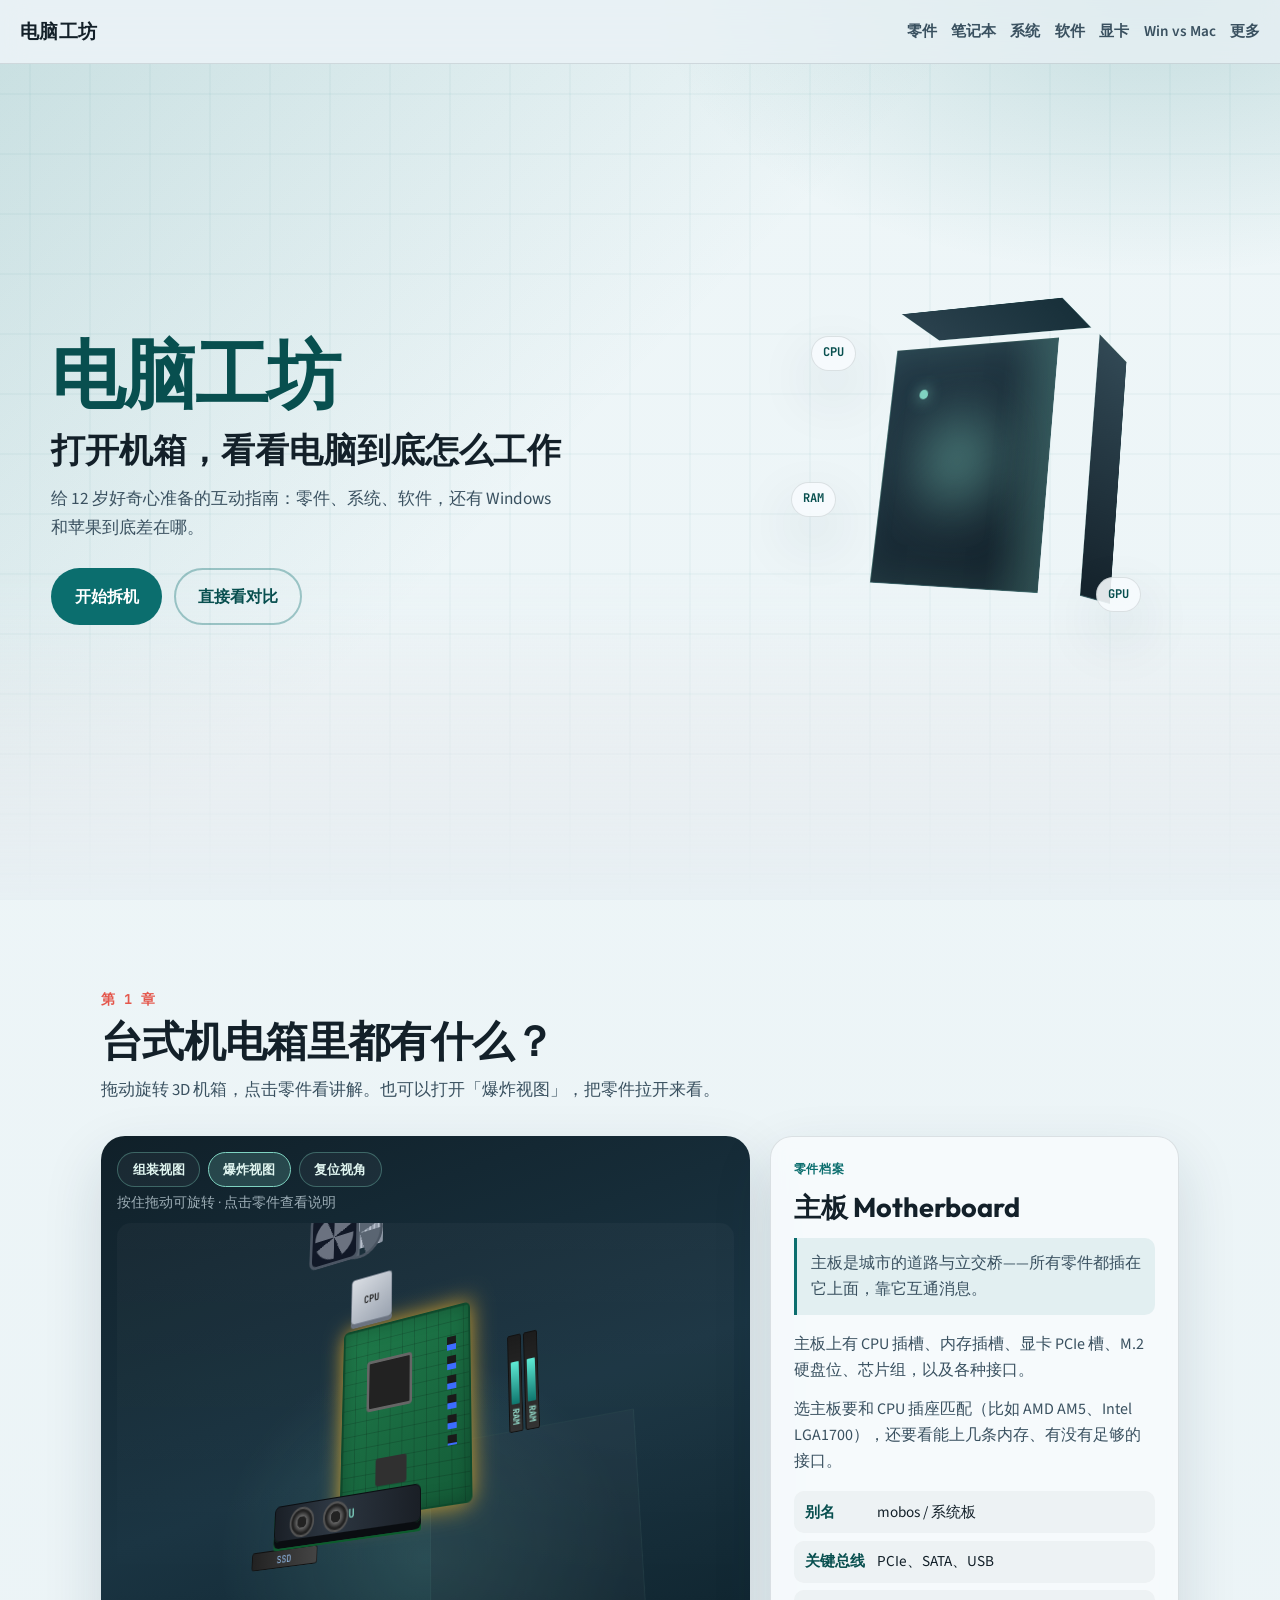
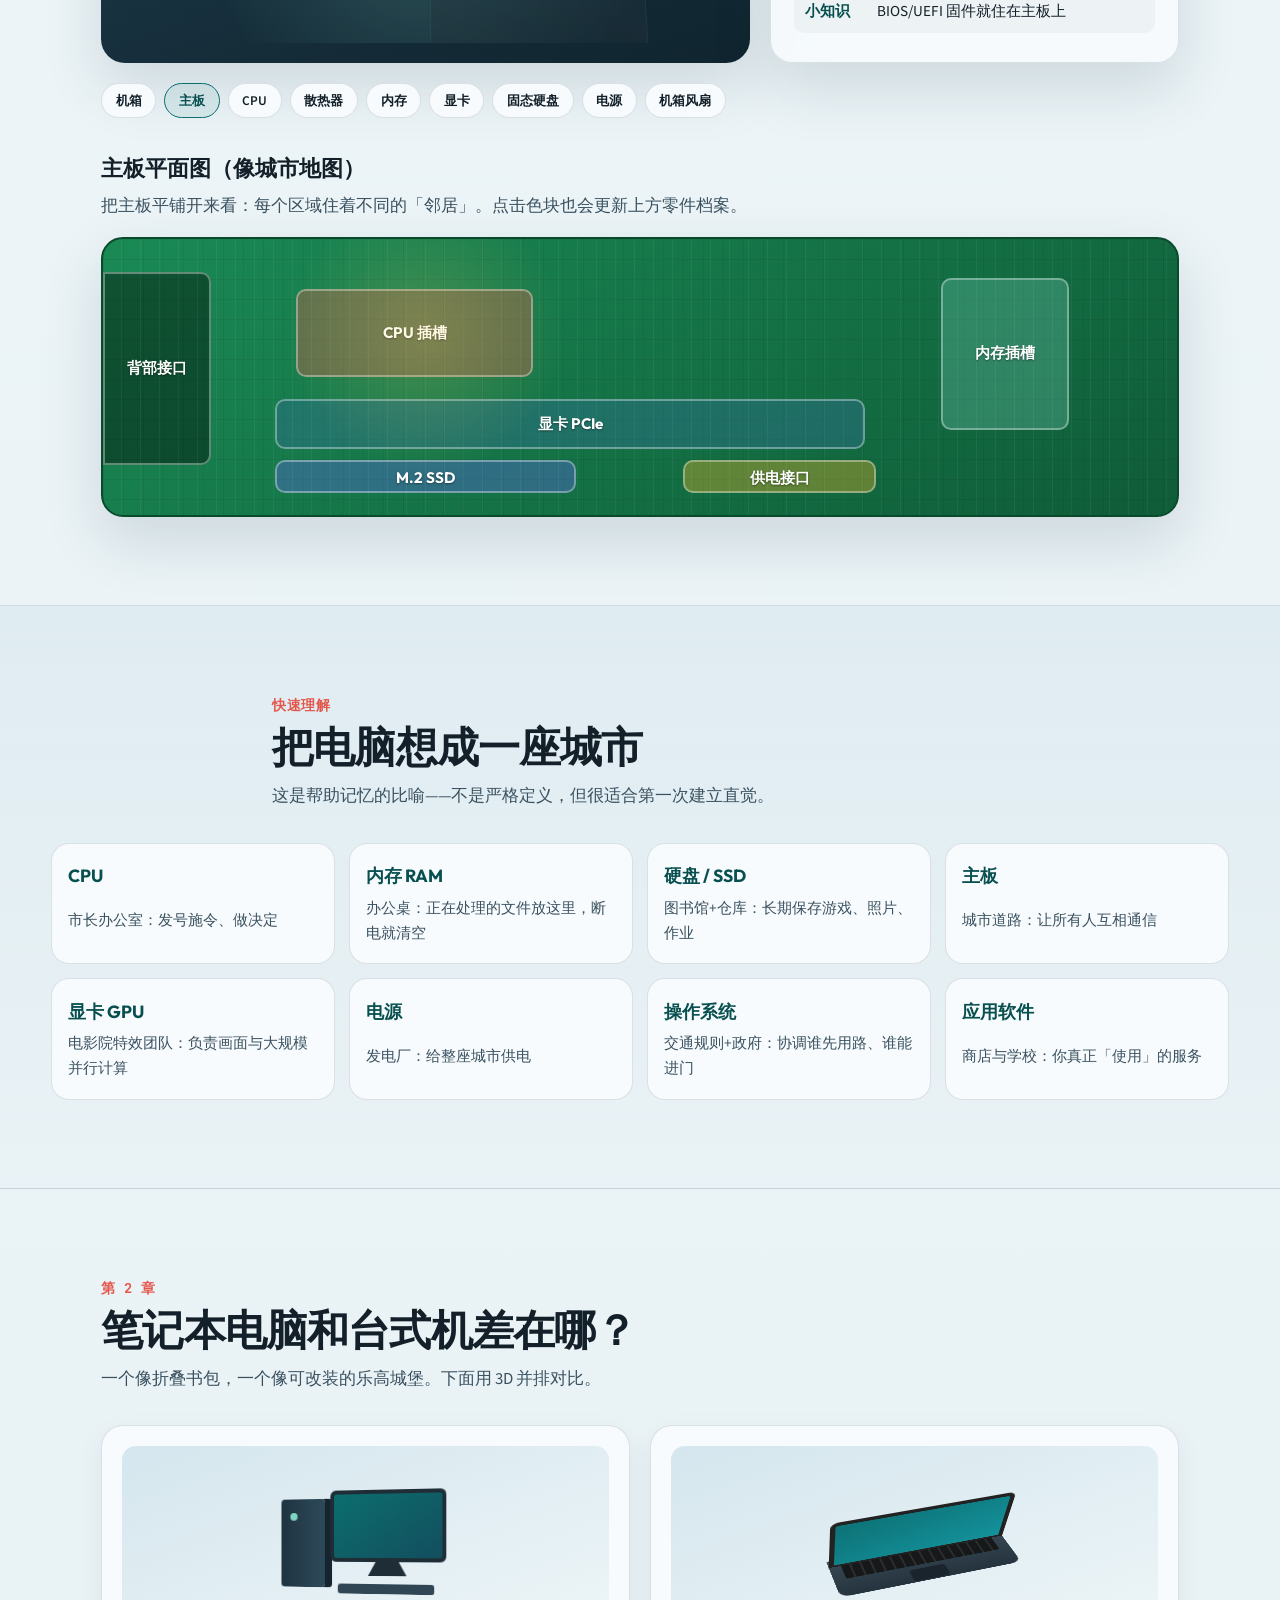
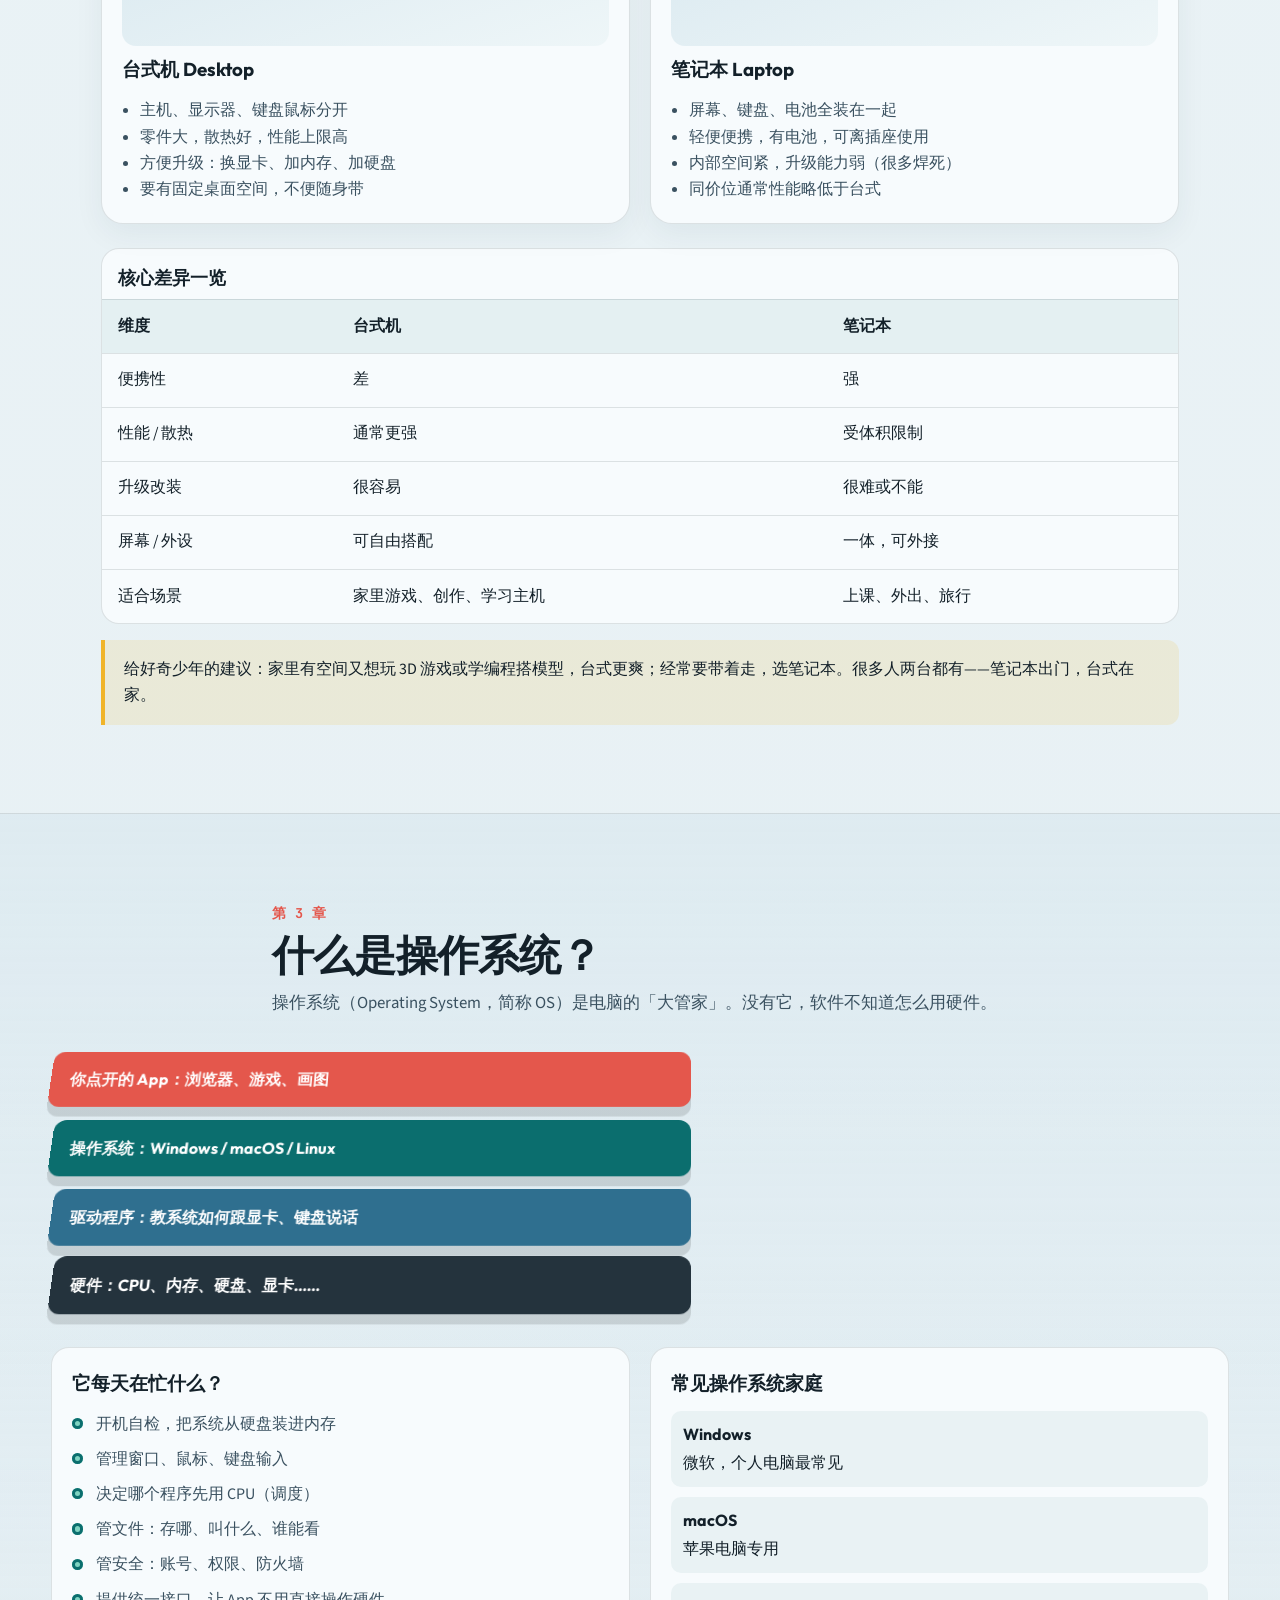
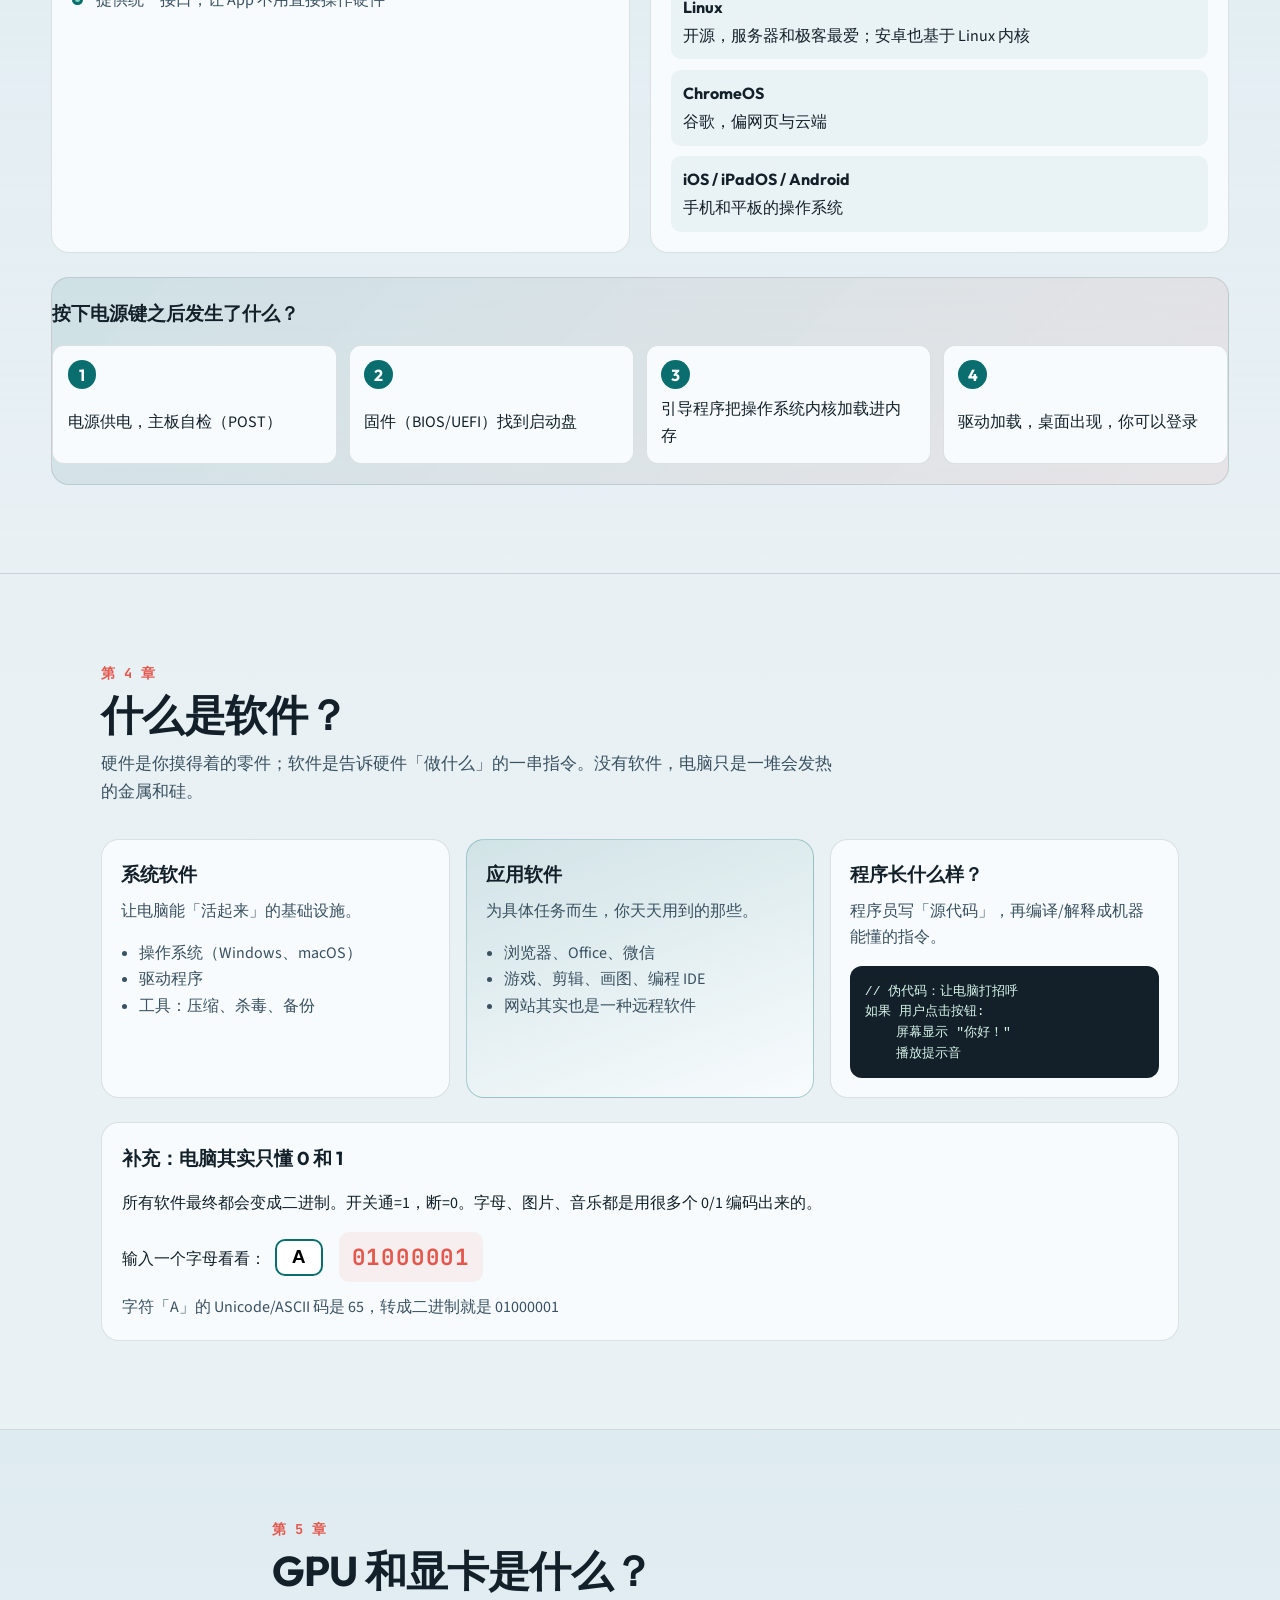
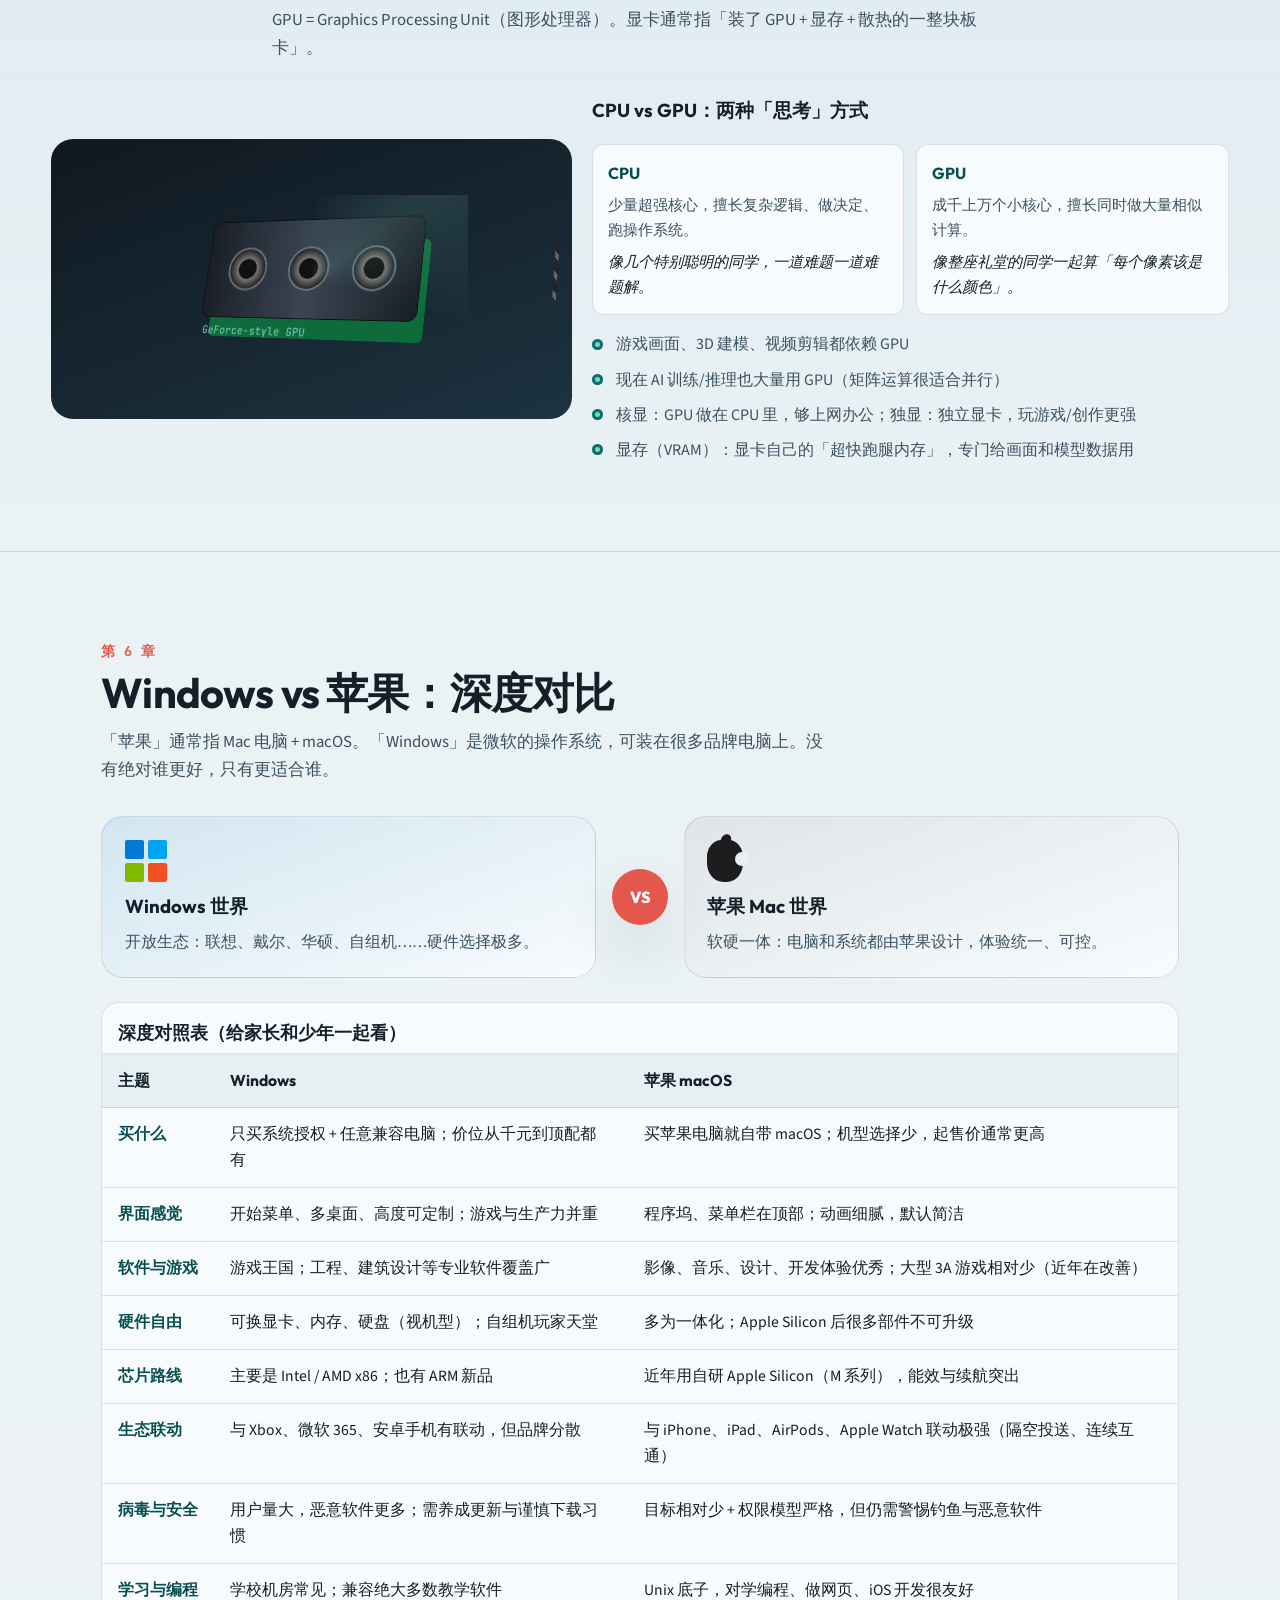
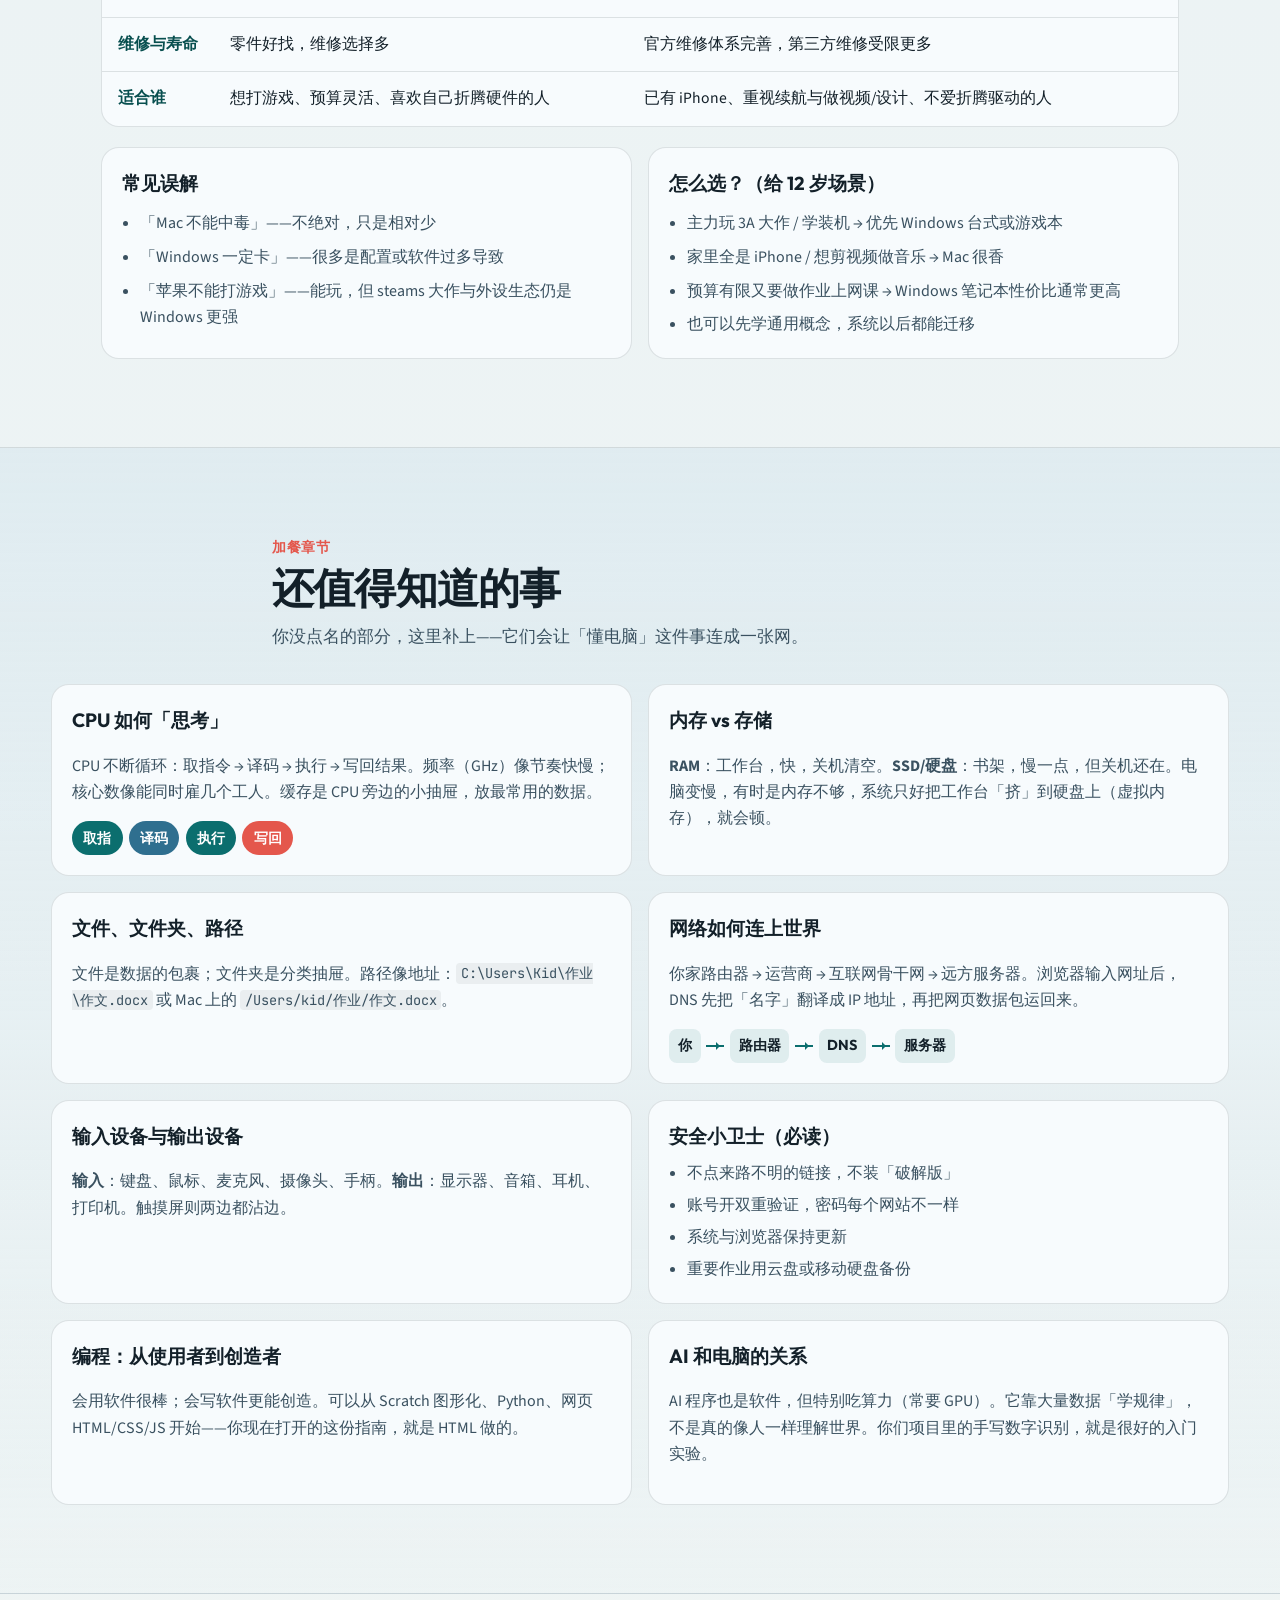
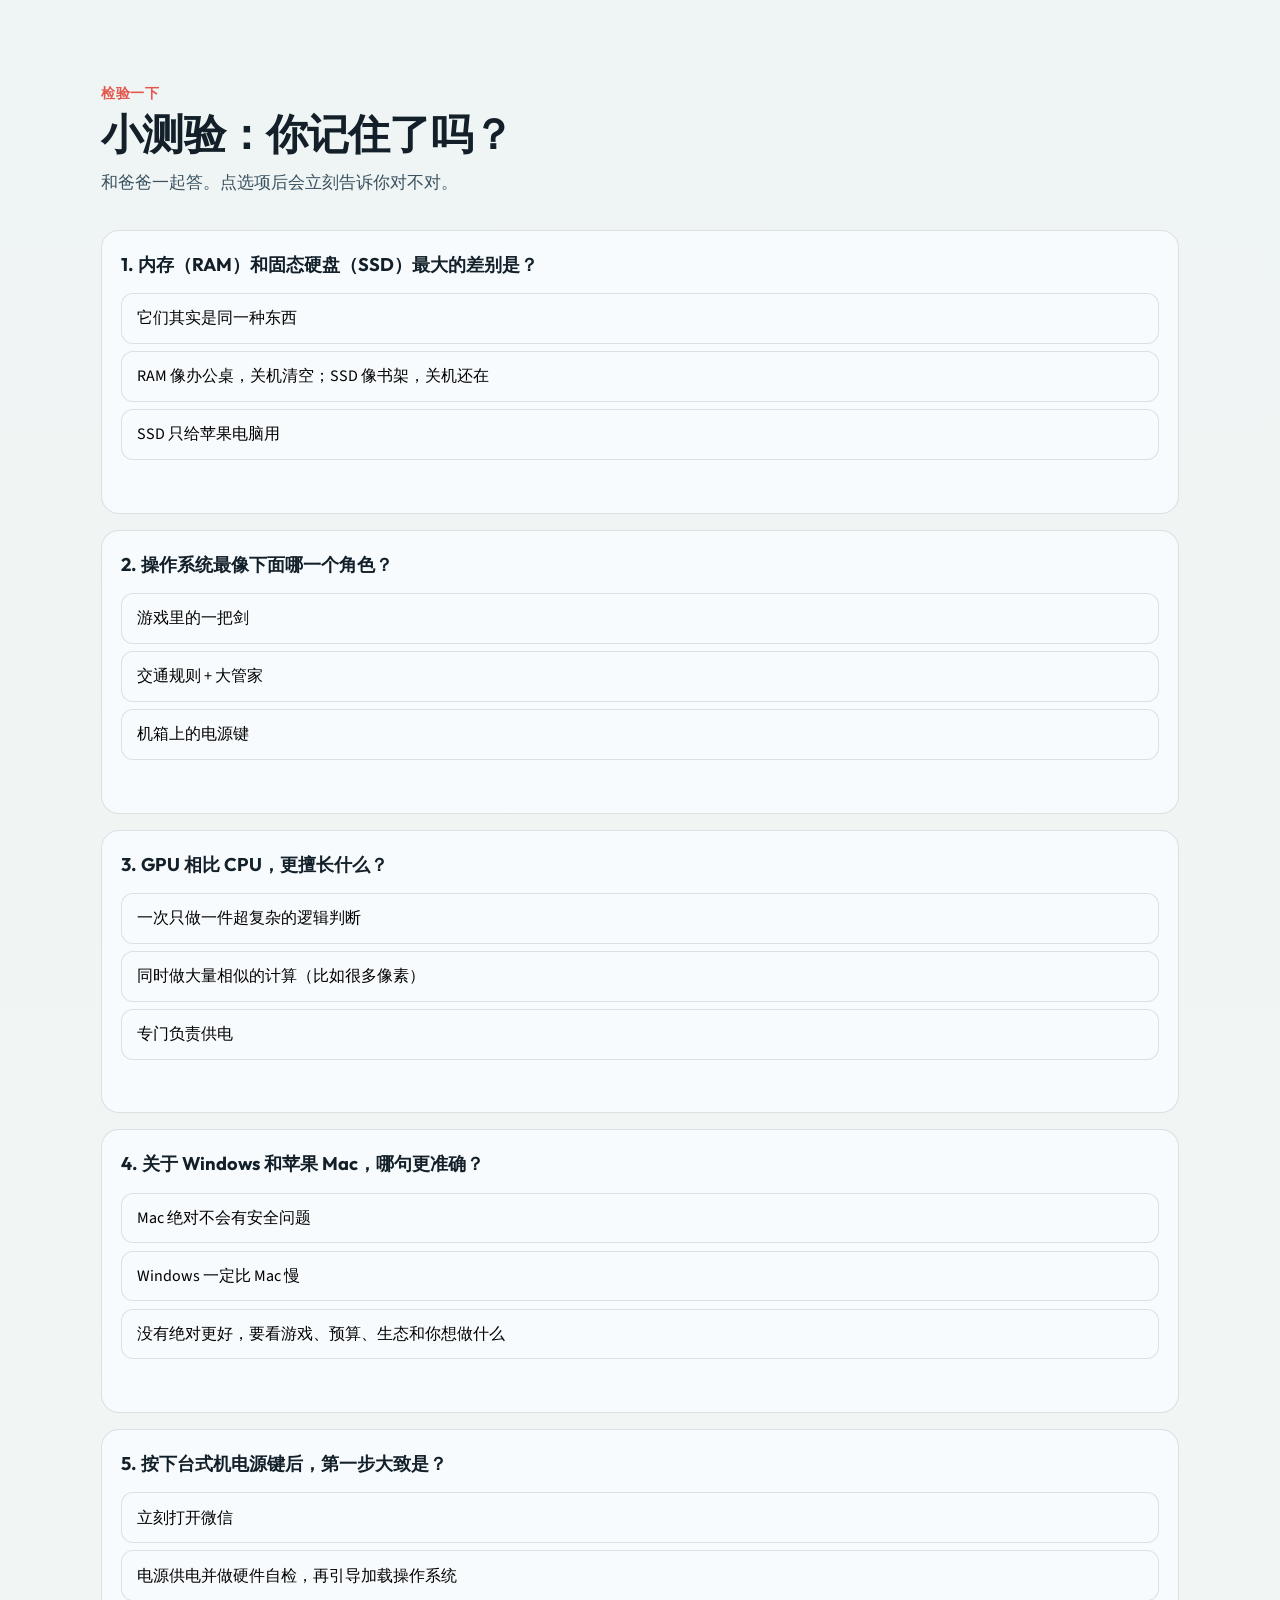
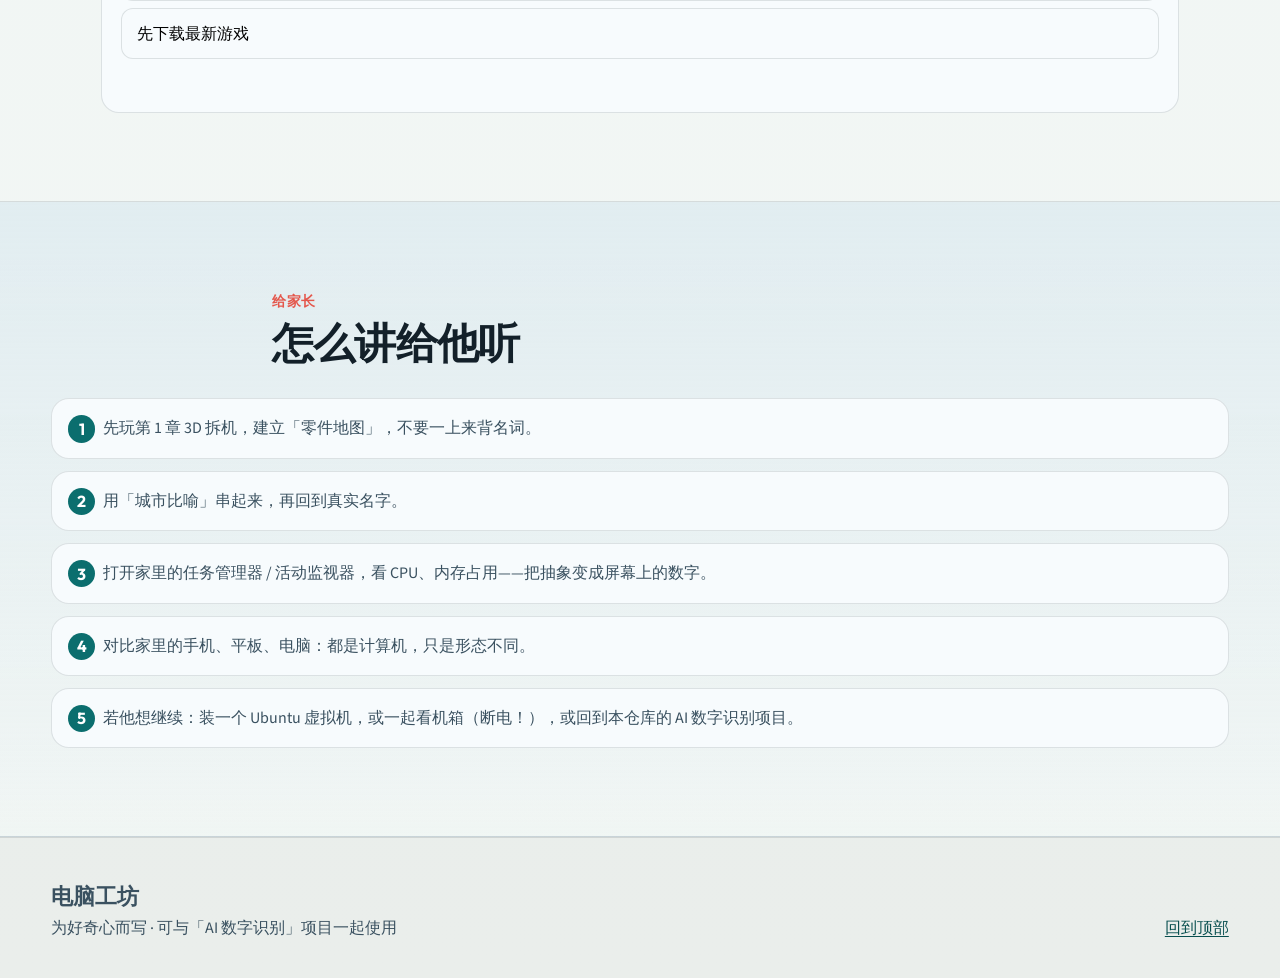
==== static/computer-guide/index.html @ 940d579f "新增「电脑工坊」互动指南：3D 拆机与系统对比 面向孩子讲解电脑组成、笔记本差异、操作系统、软件、GPU， 以及 Windows 与苹果的深度对比；含可旋转爆炸视图与小测验。  Co-authored" ====
<!DOCTYPE html>
<html lang="zh-CN">
<head>
  <meta charset="UTF-8" />
  <meta name="viewport" content="width=device-width, initial-scale=1.0" />
  <title>电脑工坊 · 给好奇少年的计算机指南</title>
  <meta name="description" content="用 3D 互动图讲解电脑组成、操作系统、软件、GPU，以及 Windows 与苹果的深度对比。" />
  <link rel="preconnect" href="https://fonts.googleapis.com" />
  <link rel="preconnect" href="https://fonts.gstatic.com" crossorigin />
  <link href="https://fonts.googleapis.com/css2?family=Outfit:wght@400;600;700;800&family=Source+Sans+3:wght@400;600;700&family=JetBrains+Mono:wght@500;700&display=swap" rel="stylesheet" />
  <link rel="stylesheet" href="styles.css" />
</head>
<body>
  <a class="skip-link" href="#main">跳到正文</a>

  <header class="site-nav" id="top">
    <a class="nav-brand" href="#top">电脑工坊</a>
    <nav class="nav-links" aria-label="章节导航">
      <a href="#parts">零件</a>
      <a href="#laptop">笔记本</a>
      <a href="#os">系统</a>
      <a href="#software">软件</a>
      <a href="#gpu">显卡</a>
      <a href="#os-compare">Win vs Mac</a>
      <a href="#bonus">更多</a>
    </nav>
    <button class="nav-toggle" type="button" aria-label="打开菜单" aria-expanded="false">
      <span></span><span></span>
    </button>
  </header>

  <main id="main">
    <!-- HERO -->
    <section class="hero" aria-label="开场">
      <div class="hero-atmosphere" aria-hidden="true"></div>
      <div class="hero-grid" aria-hidden="true"></div>
      <div class="hero-content">
        <p class="brand-mark">电脑工坊</p>
        <h1>打开机箱，看看电脑到底怎么工作</h1>
        <p class="hero-lead">给 12 岁好奇心准备的互动指南：零件、系统、软件，还有 Windows 和苹果到底差在哪。</p>
        <div class="hero-cta">
          <a class="btn btn-primary" href="#parts">开始拆机</a>
          <a class="btn btn-ghost" href="#os-compare">直接看对比</a>
        </div>
      </div>
      <div class="hero-visual" aria-hidden="true">
        <div class="hero-pc-stage">
          <div class="hero-pc">
            <div class="hero-pc-face hero-pc-front"></div>
            <div class="hero-pc-face hero-pc-side"></div>
            <div class="hero-pc-face hero-pc-top"></div>
            <div class="hero-pc-glow"></div>
          </div>
          <div class="orbit-chip chip-a">CPU</div>
          <div class="orbit-chip chip-b">GPU</div>
          <div class="orbit-chip chip-c">RAM</div>
        </div>
      </div>
    </section>

    <!-- 1. DESKTOP PARTS -->
    <section class="section" id="parts">
      <div class="section-head">
        <p class="eyebrow">第 1 章</p>
        <h2>台式机电箱里都有什么？</h2>
        <p class="section-desc">拖动旋转 3D 机箱，点击零件看讲解。也可以打开「爆炸视图」，把零件拉开来看。</p>
      </div>

      <div class="workshop">
        <div class="workshop-stage">
          <div class="stage-toolbar">
            <button type="button" class="tool-btn is-active" id="btn-assemble" data-mode="assemble">组装视图</button>
            <button type="button" class="tool-btn" id="btn-explode" data-mode="explode">爆炸视图</button>
            <button type="button" class="tool-btn" id="btn-reset-cam">复位视角</button>
          </div>
          <p class="drag-hint">按住拖动可旋转 · 点击零件查看说明</p>

          <div class="pc-viewport" id="pc-viewport">
            <div class="pc-scene" id="pc-scene">
              <div class="pc-rig" id="pc-rig">
                <!-- Case -->
                <button type="button" class="part case" data-part="case" aria-label="机箱">
                  <span class="face f-front"></span>
                  <span class="face f-back"></span>
                  <span class="face f-left"></span>
                  <span class="face f-right glass"></span>
                  <span class="face f-top"></span>
                  <span class="face f-bottom"></span>
                </button>

                <!-- Motherboard -->
                <button type="button" class="part mb" data-part="motherboard" aria-label="主板">
                  <span class="mb-board">
                    <span class="mb-trace"></span>
                    <span class="mb-socket"></span>
                    <span class="mb-slots"></span>
                    <span class="mb-chipset"></span>
                  </span>
                </button>

                <!-- CPU -->
                <button type="button" class="part cpu" data-part="cpu" aria-label="CPU">
                  <span class="cpu-die"></span>
                  <span class="cpu-ihs">CPU</span>
                </button>

                <!-- Cooler -->
                <button type="button" class="part cooler" data-part="cooler" aria-label="散热器">
                  <span class="cooler-base"></span>
                  <span class="cooler-fins"></span>
                  <span class="cooler-fan"></span>
                </button>

                <!-- RAM -->
                <button type="button" class="part ram" data-part="ram" aria-label="内存">
                  <span class="ram-stick s1"><i></i><b>RAM</b></span>
                  <span class="ram-stick s2"><i></i><b>RAM</b></span>
                </button>

                <!-- GPU -->
                <button type="button" class="part gpu" data-part="gpu" aria-label="显卡">
                  <span class="gpu-pcb"></span>
                  <span class="gpu-shroud">GPU</span>
                  <span class="gpu-fan f1"></span>
                  <span class="gpu-fan f2"></span>
                </button>

                <!-- SSD -->
                <button type="button" class="part ssd" data-part="ssd" aria-label="固态硬盘">
                  <span class="ssd-body">SSD</span>
                </button>

                <!-- PSU -->
                <button type="button" class="part psu" data-part="psu" aria-label="电源">
                  <span class="psu-body">PSU</span>
                </button>

                <!-- Fan -->
                <button type="button" class="part casefan" data-part="fan" aria-label="机箱风扇">
                  <span class="fan-ring"></span>
                  <span class="fan-blade"></span>
                </button>
              </div>
            </div>
          </div>
        </div>

        <aside class="part-panel" id="part-panel" aria-live="polite">
          <p class="panel-kicker">零件档案</p>
          <h3 id="part-title">点击任意零件</h3>
          <p id="part-metaphor" class="part-metaphor">机箱就像一座小城市：每个零件各司其职。</p>
          <div class="part-body" id="part-body">
            <p>左侧是可旋转的 3D 台式机。试试点主板、CPU、显卡……</p>
          </div>
          <ul class="part-facts" id="part-facts"></ul>
          <div class="part-chips" id="part-chips" aria-hidden="true"></div>
        </aside>
      </div>

      <div class="part-grid" id="part-quick">
        <!-- filled by JS for keyboard/quick access -->
      </div>

      <div class="mb-schematic" aria-label="主板布局示意">
        <h3>主板平面图（像城市地图）</h3>
        <p class="section-desc">把主板平铺开来看：每个区域住着不同的「邻居」。点击色块也会更新上方零件档案。</p>
        <div class="mb-map" id="mb-map">
          <button type="button" class="mb-zone z-cpu" data-part="cpu"><span>CPU 插槽</span></button>
          <button type="button" class="mb-zone z-ram" data-part="ram"><span>内存插槽</span></button>
          <button type="button" class="mb-zone z-gpu" data-part="gpu"><span>显卡 PCIe</span></button>
          <button type="button" class="mb-zone z-ssd" data-part="ssd"><span>M.2 SSD</span></button>
          <button type="button" class="mb-zone z-io" data-part="motherboard"><span>背部接口</span></button>
          <button type="button" class="mb-zone z-pwr" data-part="psu"><span>供电接口</span></button>
          <div class="mb-traces" aria-hidden="true"></div>
        </div>
      </div>
    </section>

    <!-- Analogy -->
    <section class="section section-alt" id="city">
      <div class="section-head">
        <p class="eyebrow">快速理解</p>
        <h2>把电脑想成一座城市</h2>
        <p class="section-desc">这是帮助记忆的比喻——不是严格定义，但很适合第一次建立直觉。</p>
      </div>
      <div class="city-map" role="list">
        <article class="city-item" role="listitem"><strong>CPU</strong><span>市长办公室：发号施令、做决定</span></article>
        <article class="city-item" role="listitem"><strong>内存 RAM</strong><span>办公桌：正在处理的文件放这里，断电就清空</span></article>
        <article class="city-item" role="listitem"><strong>硬盘 / SSD</strong><span>图书馆+仓库：长期保存游戏、照片、作业</span></article>
        <article class="city-item" role="listitem"><strong>主板</strong><span>城市道路：让所有人互相通信</span></article>
        <article class="city-item" role="listitem"><strong>显卡 GPU</strong><span>电影院特效团队：负责画面与大规模并行计算</span></article>
        <article class="city-item" role="listitem"><strong>电源</strong><span>发电厂：给整座城市供电</span></article>
        <article class="city-item" role="listitem"><strong>操作系统</strong><span>交通规则+政府：协调谁先用路、谁能进门</span></article>
        <article class="city-item" role="listitem"><strong>应用软件</strong><span>商店与学校：你真正「使用」的服务</span></article>
      </div>
    </section>

    <!-- 2. LAPTOP VS DESKTOP -->
    <section class="section" id="laptop">
      <div class="section-head">
        <p class="eyebrow">第 2 章</p>
        <h2>笔记本电脑和台式机差在哪？</h2>
        <p class="section-desc">一个像折叠书包，一个像可改装的乐高城堡。下面用 3D 并排对比。</p>
      </div>

      <div class="compare-3d">
        <div class="device-card">
          <div class="device-stage">
            <div class="desktop-mini" aria-hidden="true">
              <div class="dm-tower"></div>
              <div class="dm-monitor">
                <div class="dm-screen"></div>
                <div class="dm-stand"></div>
              </div>
              <div class="dm-kb"></div>
            </div>
          </div>
          <h3>台式机 Desktop</h3>
          <ul>
            <li>主机、显示器、键盘鼠标分开</li>
            <li>零件大，散热好，性能上限高</li>
            <li>方便升级：换显卡、加内存、加硬盘</li>
            <li>要有固定桌面空间，不便随身带</li>
          </ul>
        </div>
        <div class="device-card">
          <div class="device-stage">
            <div class="laptop-3d" id="laptop-3d" aria-hidden="true">
              <div class="lp-lid">
                <div class="lp-screen"></div>
                <div class="lp-bezel"></div>
              </div>
              <div class="lp-base">
                <div class="lp-kb"></div>
                <div class="lp-track"></div>
              </div>
            </div>
          </div>
          <h3>笔记本 Laptop</h3>
          <ul>
            <li>屏幕、键盘、电池全装在一起</li>
            <li>轻便便携，有电池，可离插座使用</li>
            <li>内部空间紧，升级能力弱（很多焊死）</li>
            <li>同价位通常性能略低于台式</li>
          </ul>
        </div>
      </div>

      <div class="table-wrap">
        <table class="compare-table">
          <caption>核心差异一览</caption>
          <thead>
            <tr><th>维度</th><th>台式机</th><th>笔记本</th></tr>
          </thead>
          <tbody>
            <tr><td>便携性</td><td>差</td><td>强</td></tr>
            <tr><td>性能 / 散热</td><td>通常更强</td><td>受体积限制</td></tr>
            <tr><td>升级改装</td><td>很容易</td><td>很难或不能</td></tr>
            <tr><td>屏幕 / 外设</td><td>可自由搭配</td><td>一体，可外接</td></tr>
            <tr><td>适合场景</td><td>家里游戏、创作、学习主机</td><td>上课、外出、旅行</td></tr>
          </tbody>
        </table>
      </div>
      <p class="tip-box">给好奇少年的建议：家里有空间又想玩 3D 游戏或学编程搭模型，台式更爽；经常要带着走，选笔记本。很多人两台都有——笔记本出门，台式在家。</p>
    </section>

    <!-- 3. OS -->
    <section class="section section-alt" id="os">
      <div class="section-head">
        <p class="eyebrow">第 3 章</p>
        <h2>什么是操作系统？</h2>
        <p class="section-desc">操作系统（Operating System，简称 OS）是电脑的「大管家」。没有它，软件不知道怎么用硬件。</p>
      </div>

      <div class="stack-3d" aria-hidden="true">
        <div class="stack-layer l4"><span>你点开的 App：浏览器、游戏、画图</span></div>
        <div class="stack-layer l3"><span>操作系统：Windows / macOS / Linux</span></div>
        <div class="stack-layer l2"><span>驱动程序：教系统如何跟显卡、键盘说话</span></div>
        <div class="stack-layer l1"><span>硬件：CPU、内存、硬盘、显卡……</span></div>
      </div>

      <div class="os-grid">
        <article>
          <h3>它每天在忙什么？</h3>
          <ul class="check-list">
            <li>开机自检，把系统从硬盘装进内存</li>
            <li>管理窗口、鼠标、键盘输入</li>
            <li>决定哪个程序先用 CPU（调度）</li>
            <li>管文件：存哪、叫什么、谁能看</li>
            <li>管安全：账号、权限、防火墙</li>
            <li>提供统一接口，让 App 不用直接操作硬件</li>
          </ul>
        </article>
        <article>
          <h3>常见操作系统家庭</h3>
          <div class="os-families">
            <div><strong>Windows</strong><span>微软，个人电脑最常见</span></div>
            <div><strong>macOS</strong><span>苹果电脑专用</span></div>
            <div><strong>Linux</strong><span>开源，服务器和极客最爱；安卓也基于 Linux 内核</span></div>
            <div><strong>ChromeOS</strong><span>谷歌，偏网页与云端</span></div>
            <div><strong>iOS / iPadOS / Android</strong><span>手机和平板的操作系统</span></div>
          </div>
        </article>
      </div>

      <div class="flow-board" id="boot-flow">
        <h3>按下电源键之后发生了什么？</h3>
        <ol class="flow-steps">
          <li><b>1</b><span>电源供电，主板自检（POST）</span></li>
          <li><b>2</b><span>固件（BIOS/UEFI）找到启动盘</span></li>
          <li><b>3</b><span>引导程序把操作系统内核加载进内存</span></li>
          <li><b>4</b><span>驱动加载，桌面出现，你可以登录</span></li>
        </ol>
      </div>
    </section>

    <!-- 5. SOFTWARE -->
    <section class="section" id="software">
      <div class="section-head">
        <p class="eyebrow">第 4 章</p>
        <h2>什么是软件？</h2>
        <p class="section-desc">硬件是你摸得着的零件；软件是告诉硬件「做什么」的一串指令。没有软件，电脑只是一堆会发热的金属和硅。</p>
      </div>

      <div class="soft-diagram">
        <div class="soft-col">
          <h3>系统软件</h3>
          <p>让电脑能「活起来」的基础设施。</p>
          <ul>
            <li>操作系统（Windows、macOS）</li>
            <li>驱动程序</li>
            <li>工具：压缩、杀毒、备份</li>
          </ul>
        </div>
        <div class="soft-col accent">
          <h3>应用软件</h3>
          <p>为具体任务而生，你天天用到的那些。</p>
          <ul>
            <li>浏览器、Office、微信</li>
            <li>游戏、剪辑、画图、编程 IDE</li>
            <li>网站其实也是一种远程软件</li>
          </ul>
        </div>
        <div class="soft-col">
          <h3>程序长什么样？</h3>
          <p>程序员写「源代码」，再编译/解释成机器能懂的指令。</p>
          <pre class="code-sample" tabindex="0"><code>// 伪代码：让电脑打招呼
如果 用户点击按钮:
    屏幕显示 "你好！"
    播放提示音</code></pre>
        </div>
      </div>

      <div class="bits-panel">
        <h3>补充：电脑其实只懂 0 和 1</h3>
        <p>所有软件最终都会变成二进制。开关通=1，断=0。字母、图片、音乐都是用很多个 0/1 编码出来的。</p>
        <div class="binary-demo" id="binary-demo">
          <label>输入一个字母看看：
            <input type="text" maxlength="1" value="A" id="bin-input" aria-label="输入一个字符" />
          </label>
          <output id="bin-output" for="bin-input">01000001</output>
          <p class="bin-note" id="bin-note">字母 A 在电脑里常常是 01000001</p>
        </div>
      </div>
    </section>

    <!-- 6. GPU -->
    <section class="section section-alt" id="gpu">
      <div class="section-head">
        <p class="eyebrow">第 5 章</p>
        <h2>GPU 和显卡是什么？</h2>
        <p class="section-desc">GPU = Graphics Processing Unit（图形处理器）。显卡通常指「装了 GPU + 显存 + 散热的一整块板卡」。</p>
      </div>

      <div class="gpu-lab">
        <div class="gpu-model" id="gpu-model" aria-hidden="true">
          <div class="gcard">
            <div class="gcard-pcb"></div>
            <div class="gcard-cooler">
              <div class="gf gf1"></div>
              <div class="gf gf2"></div>
              <div class="gf gf3"></div>
            </div>
            <div class="gcard-ports"></div>
            <div class="gcard-label">GeForce-style GPU</div>
          </div>
          <div class="gpu-rays"></div>
        </div>
        <div class="gpu-explain">
          <h3>CPU vs GPU：两种「思考」方式</h3>
          <div class="cpu-gpu-compare">
            <div>
              <strong>CPU</strong>
              <p>少量超强核心，擅长复杂逻辑、做决定、跑操作系统。</p>
              <p class="analogy">像几个特别聪明的同学，一道难题一道难题解。</p>
            </div>
            <div>
              <strong>GPU</strong>
              <p>成千上万个小核心，擅长同时做大量相似计算。</p>
              <p class="analogy">像整座礼堂的同学一起算「每个像素该是什么颜色」。</p>
            </div>
          </div>
          <ul class="check-list">
            <li>游戏画面、3D 建模、视频剪辑都依赖 GPU</li>
            <li>现在 AI 训练/推理也大量用 GPU（矩阵运算很适合并行）</li>
            <li>核显：GPU 做在 CPU 里，够上网办公；独显：独立显卡，玩游戏/创作更强</li>
            <li>显存（VRAM）：显卡自己的「超快跑腿内存」，专门给画面和模型数据用</li>
          </ul>
        </div>
      </div>
    </section>

    <!-- 7. WINDOWS VS APPLE -->
    <section class="section" id="os-compare">
      <div class="section-head">
        <p class="eyebrow">第 6 章</p>
        <h2>Windows vs 苹果：深度对比</h2>
        <p class="section-desc">「苹果」通常指 Mac 电脑 + macOS。「Windows」是微软的操作系统，可装在很多品牌电脑上。没有绝对谁更好，只有更适合谁。</p>
      </div>

      <div class="vs-hero">
        <div class="vs-side win">
          <div class="vs-logo" aria-hidden="true">
            <span class="win-squares"><i></i><i></i><i></i><i></i></span>
          </div>
          <h3>Windows 世界</h3>
          <p>开放生态：联想、戴尔、华硕、自组机……硬件选择极多。</p>
        </div>
        <div class="vs-badge" aria-hidden="true">VS</div>
        <div class="vs-side mac">
          <div class="vs-logo" aria-hidden="true">
            <span class="mac-bite"></span>
          </div>
          <h3>苹果 Mac 世界</h3>
          <p>软硬一体：电脑和系统都由苹果设计，体验统一、可控。</p>
        </div>
      </div>

      <div class="table-wrap">
        <table class="compare-table deep">
          <caption>深度对照表（给家长和少年一起看）</caption>
          <thead>
            <tr><th>主题</th><th>Windows</th><th>苹果 macOS</th></tr>
          </thead>
          <tbody>
            <tr>
              <td>买什么</td>
              <td>只买系统授权 + 任意兼容电脑；价位从千元到顶配都有</td>
              <td>买苹果电脑就自带 macOS；机型选择少，起售价通常更高</td>
            </tr>
            <tr>
              <td>界面感觉</td>
              <td>开始菜单、多桌面、高度可定制；游戏与生产力并重</td>
              <td>程序坞、菜单栏在顶部；动画细腻，默认简洁</td>
            </tr>
            <tr>
              <td>软件与游戏</td>
              <td>游戏王国；工程、建筑设计等专业软件覆盖广</td>
              <td>影像、音乐、设计、开发体验优秀；大型 3A 游戏相对少（近年在改善）</td>
            </tr>
            <tr>
              <td>硬件自由</td>
              <td>可换显卡、内存、硬盘（视机型）；自组机玩家天堂</td>
              <td>多为一体化；Apple Silicon 后很多部件不可升级</td>
            </tr>
            <tr>
              <td>芯片路线</td>
              <td>主要是 Intel / AMD x86；也有 ARM 新品</td>
              <td>近年用自研 Apple Silicon（M 系列），能效与续航突出</td>
            </tr>
            <tr>
              <td>生态联动</td>
              <td>与 Xbox、微软 365、安卓手机有联动，但品牌分散</td>
              <td>与 iPhone、iPad、AirPods、Apple Watch 联动极强（隔空投送、连续互通）</td>
            </tr>
            <tr>
              <td>病毒与安全</td>
              <td>用户量大，恶意软件更多；需养成更新与谨慎下载习惯</td>
              <td>目标相对少 + 权限模型严格，但仍需警惕钓鱼与恶意软件</td>
            </tr>
            <tr>
              <td>学习与编程</td>
              <td>学校机房常见；兼容绝大多数教学软件</td>
              <td>Unix 底子，对学编程、做网页、iOS 开发很友好</td>
            </tr>
            <tr>
              <td>维修与寿命</td>
              <td>零件好找，维修选择多</td>
              <td>官方维修体系完善，第三方维修受限更多</td>
            </tr>
            <tr>
              <td>适合谁</td>
              <td>想打游戏、预算灵活、喜欢自己折腾硬件的人</td>
              <td>已有 iPhone、重视续航与做视频/设计、不爱折腾驱动的人</td>
            </tr>
          </tbody>
        </table>
      </div>

      <div class="myth-grid">
        <article>
          <h3>常见误解</h3>
          <ul>
            <li>「Mac 不能中毒」——不绝对，只是相对少</li>
            <li>「Windows 一定卡」——很多是配置或软件过多导致</li>
            <li>「苹果不能打游戏」——能玩，但 steams 大作与外设生态仍是 Windows 更强</li>
          </ul>
        </article>
        <article>
          <h3>怎么选？（给 12 岁场景）</h3>
          <ul>
            <li>主力玩 3A 大作 / 学装机 → 优先 Windows 台式或游戏本</li>
            <li>家里全是 iPhone / 想剪视频做音乐 → Mac 很香</li>
            <li>预算有限又要做作业上网课 → Windows 笔记本性价比通常更高</li>
            <li>也可以先学通用概念，系统以后都能迁移</li>
          </ul>
        </article>
      </div>
    </section>

    <!-- BONUS -->
    <section class="section section-alt" id="bonus">
      <div class="section-head">
        <p class="eyebrow">加餐章节</p>
        <h2>还值得知道的事</h2>
        <p class="section-desc">你没点名的部分，这里补上——它们会让「懂电脑」这件事连成一张网。</p>
      </div>

      <div class="bonus-grid">
        <article class="bonus-card" id="cpu-deep">
          <h3>CPU 如何「思考」</h3>
          <p>CPU 不断循环：取指令 → 译码 → 执行 → 写回结果。频率（GHz）像节奏快慢；核心数像能同时雇几个工人。缓存是 CPU 旁边的小抽屉，放最常用的数据。</p>
          <div class="mini-pipeline" aria-hidden="true">
            <span>取指</span><span>译码</span><span>执行</span><span>写回</span>
          </div>
        </article>
        <article class="bonus-card">
          <h3>内存 vs 存储</h3>
          <p><strong>RAM</strong>：工作台，快，关机清空。<strong>SSD/硬盘</strong>：书架，慢一点，但关机还在。电脑变慢，有时是内存不够，系统只好把工作台「挤」到硬盘上（虚拟内存），就会顿。</p>
        </article>
        <article class="bonus-card">
          <h3>文件、文件夹、路径</h3>
          <p>文件是数据的包裹；文件夹是分类抽屉。路径像地址：<code>C:\Users\Kid\作业\作文.docx</code> 或 Mac 上的 <code>/Users/kid/作业/作文.docx</code>。</p>
        </article>
        <article class="bonus-card">
          <h3>网络如何连上世界</h3>
          <p>你家路由器 → 运营商 → 互联网骨干网 → 远方服务器。浏览器输入网址后，DNS 先把「名字」翻译成 IP 地址，再把网页数据包运回来。</p>
          <div class="net-flow" aria-hidden="true">
            <span>你</span><i></i><span>路由器</span><i></i><span>DNS</span><i></i><span>服务器</span>
          </div>
        </article>
        <article class="bonus-card">
          <h3>输入设备与输出设备</h3>
          <p><strong>输入</strong>：键盘、鼠标、麦克风、摄像头、手柄。<strong>输出</strong>：显示器、音箱、耳机、打印机。触摸屏则两边都沾边。</p>
        </article>
        <article class="bonus-card">
          <h3>安全小卫士（必读）</h3>
          <ul>
            <li>不点来路不明的链接，不装「破解版」</li>
            <li>账号开双重验证，密码每个网站不一样</li>
            <li>系统与浏览器保持更新</li>
            <li>重要作业用云盘或移动硬盘备份</li>
          </ul>
        </article>
        <article class="bonus-card">
          <h3>编程：从使用者到创造者</h3>
          <p>会用软件很棒；会写软件更能创造。可以从 Scratch 图形化、Python、网页 HTML/CSS/JS 开始——你现在打开的这份指南，就是 HTML 做的。</p>
        </article>
        <article class="bonus-card">
          <h3>AI 和电脑的关系</h3>
          <p>AI 程序也是软件，但特别吃算力（常要 GPU）。它靠大量数据「学规律」，不是真的像人一样理解世界。你们项目里的手写数字识别，就是很好的入门实验。</p>
        </article>
      </div>
    </section>

    <!-- Quiz -->
    <section class="section" id="quiz">
      <div class="section-head">
        <p class="eyebrow">检验一下</p>
        <h2>小测验：你记住了吗？</h2>
        <p class="section-desc">和爸爸一起答。点选项后会立刻告诉你对不对。</p>
      </div>
      <div class="quiz" id="quiz-root"></div>
    </section>

    <!-- Parent tips -->
    <section class="section section-alt" id="teach">
      <div class="section-head">
        <p class="eyebrow">给家长</p>
        <h2>怎么讲给他听</h2>
      </div>
      <ol class="teach-steps">
        <li>先玩第 1 章 3D 拆机，建立「零件地图」，不要一上来背名词。</li>
        <li>用「城市比喻」串起来，再回到真实名字。</li>
        <li>打开家里的任务管理器 / 活动监视器，看 CPU、内存占用——把抽象变成屏幕上的数字。</li>
        <li>对比家里的手机、平板、电脑：都是计算机，只是形态不同。</li>
        <li>若他想继续：装一个 Ubuntu 虚拟机，或一起看机箱（断电！），或回到本仓库的 AI 数字识别项目。</li>
      </ol>
    </section>
  </main>

  <footer class="site-footer">
    <div>
      <p class="footer-brand">电脑工坊</p>
      <p>为好奇心而写 · 可与「AI 数字识别」项目一起使用</p>
    </div>
    <a href="#top">回到顶部</a>
  </footer>

  <script src="app.js"></script>
</body>
</html>
---- static/computer-guide/styles.css ----
/* =========================================================
   电脑工坊 · Computer Lab Guide
   Visual direction: cool mist lab + teal circuit accents
   ========================================================= */

:root {
  --bg: #e7f0f4;
  --bg-alt: #d9e8ef;
  --ink: #132029;
  --ink-soft: #3a5160;
  --line: rgba(19, 32, 41, 0.12);
  --teal: #0b6e6e;
  --teal-deep: #084f4f;
  --mint: #7fd3c1;
  --coral: #e4574c;
  --amber: #f0b429;
  --white: #f7fbfd;
  --panel: rgba(247, 251, 253, 0.86);
  --shadow: 0 24px 60px rgba(19, 52, 72, 0.14);
  --radius: 18px;
  --font-display: "Outfit", sans-serif;
  --font-body: "Source Sans 3", sans-serif;
  --font-mono: "JetBrains Mono", monospace;
  --nav-h: 64px;
}

*,
*::before,
*::after {
  box-sizing: border-box;
}

html {
  scroll-behavior: smooth;
}

body {
  margin: 0;
  font-family: var(--font-body);
  color: var(--ink);
  background:
    radial-gradient(1200px 600px at 10% -10%, rgba(127, 211, 193, 0.45), transparent 60%),
    radial-gradient(900px 500px at 90% 0%, rgba(11, 110, 110, 0.18), transparent 55%),
    linear-gradient(180deg, #eef6f8 0%, var(--bg) 40%, #f3f7f4 100%);
  line-height: 1.65;
  overflow-x: hidden;
}

img { max-width: 100%; }

a {
  color: var(--teal-deep);
  text-decoration-thickness: 1px;
  text-underline-offset: 3px;
}

.skip-link {
  position: absolute;
  left: -999px;
  top: 0;
  background: var(--ink);
  color: white;
  padding: 0.75rem 1rem;
  z-index: 1000;
}
.skip-link:focus { left: 1rem; top: 1rem; }

/* ---------- Nav ---------- */
.site-nav {
  position: sticky;
  top: 0;
  z-index: 50;
  height: var(--nav-h);
  display: flex;
  align-items: center;
  justify-content: space-between;
  gap: 1rem;
  padding: 0 1.25rem;
  backdrop-filter: blur(14px);
  background: rgba(231, 240, 244, 0.78);
  border-bottom: 1px solid var(--line);
}

.nav-brand {
  font-family: var(--font-display);
  font-weight: 800;
  font-size: 1.2rem;
  letter-spacing: 0.02em;
  color: var(--ink);
  text-decoration: none;
}

.nav-links {
  display: flex;
  flex-wrap: wrap;
  gap: 0.35rem 0.9rem;
  font-size: 0.95rem;
}
.nav-links a {
  color: var(--ink-soft);
  text-decoration: none;
  font-weight: 600;
}
.nav-links a:hover { color: var(--teal); }

.nav-toggle {
  display: none;
  width: 42px;
  height: 42px;
  border: 1px solid var(--line);
  border-radius: 12px;
  background: var(--white);
  flex-direction: column;
  justify-content: center;
  gap: 6px;
  padding: 0 11px;
}
.nav-toggle span {
  display: block;
  height: 2px;
  background: var(--ink);
}

/* ---------- Hero ---------- */
.hero {
  position: relative;
  min-height: calc(100vh - var(--nav-h));
  display: grid;
  grid-template-columns: 1.1fr 0.9fr;
  align-items: center;
  gap: 2rem;
  padding: clamp(2rem, 5vw, 4rem) clamp(1.25rem, 4vw, 4rem);
  overflow: hidden;
}

.hero-atmosphere {
  position: absolute;
  inset: 0;
  background:
    linear-gradient(135deg, rgba(11, 110, 110, 0.16), transparent 45%),
    linear-gradient(0deg, rgba(228, 87, 76, 0.08), transparent 35%),
    url("data:image/svg+xml,%3Csvg width='60' height='60' viewBox='0 0 60 60' xmlns='http://www.w3.org/2000/svg'%3E%3Cg fill='none' stroke='%230b6e6e' stroke-opacity='0.08'%3E%3Cpath d='M0 30h60M30 0v60'/%3E%3C/g%3E%3C/svg%3E");
  z-index: 0;
  animation: atmosphere-shift 14s ease-in-out infinite alternate;
}

@keyframes atmosphere-shift {
  from { transform: scale(1) translateY(0); }
  to { transform: scale(1.04) translateY(-12px); }
}

.hero-grid {
  position: absolute;
  inset: auto 0 0 0;
  height: 40%;
  background: linear-gradient(transparent, rgba(231, 240, 244, 0.95));
  z-index: 1;
  pointer-events: none;
}

.hero-content {
  position: relative;
  z-index: 2;
  max-width: 36rem;
}

.brand-mark {
  font-family: var(--font-display);
  font-weight: 800;
  font-size: clamp(2.8rem, 7vw, 4.6rem);
  line-height: 0.95;
  letter-spacing: -0.03em;
  margin: 0 0 1.25rem;
  color: var(--teal-deep);
  animation: brand-rise 0.8s cubic-bezier(0.2, 0.8, 0.2, 1) both;
}

.hero h1 {
  font-family: var(--font-display);
  font-weight: 700;
  font-size: clamp(1.45rem, 3.2vw, 2.1rem);
  line-height: 1.25;
  margin: 0 0 0.9rem;
  color: var(--ink);
  animation: brand-rise 0.8s 0.06s cubic-bezier(0.2, 0.8, 0.2, 1) both;
}

.hero-lead {
  margin: 0 0 1.6rem;
  color: var(--ink-soft);
  font-size: 1.08rem;
  max-width: 32rem;
  animation: brand-rise 0.8s 0.12s cubic-bezier(0.2, 0.8, 0.2, 1) both;
}

@keyframes brand-rise {
  from { transform: translateY(14px); }
  to { transform: none; }
}

.hero-cta {
  display: flex;
  flex-wrap: wrap;
  gap: 0.75rem;
  animation: brand-rise 0.8s 0.18s cubic-bezier(0.2, 0.8, 0.2, 1) both;
}

.btn {
  display: inline-flex;
  align-items: center;
  justify-content: center;
  padding: 0.85rem 1.35rem;
  border-radius: 999px;
  font-weight: 700;
  font-family: var(--font-display);
  text-decoration: none;
  border: 2px solid transparent;
  transition: transform 0.2s, background 0.2s, color 0.2s;
}
.btn:hover { transform: translateY(-2px); }
.btn-primary {
  background: var(--teal);
  color: white;
}
.btn-primary:hover { background: var(--teal-deep); }
.btn-ghost {
  background: transparent;
  border-color: rgba(11, 110, 110, 0.35);
  color: var(--teal-deep);
}

.hero-visual {
  position: relative;
  z-index: 2;
  min-height: 360px;
  display: grid;
  place-items: center;
}

.hero-pc-stage {
  position: relative;
  width: min(360px, 80vw);
  height: 340px;
  perspective: 900px;
}

.hero-pc {
  position: absolute;
  inset: 40px 80px 60px 100px;
  transform-style: preserve-3d;
  transform: rotateY(-28deg) rotateX(12deg);
  animation: pc-float 5.5s ease-in-out infinite;
}

@keyframes pc-float {
  0%, 100% { transform: rotateY(-28deg) rotateX(12deg) translateY(0); }
  50% { transform: rotateY(-22deg) rotateX(14deg) translateY(-12px); }
}

.hero-pc-face {
  position: absolute;
  background: linear-gradient(145deg, #1c313d, #0f1c24);
  border: 1px solid rgba(127, 211, 193, 0.25);
}
.hero-pc-front {
  inset: 0;
  transform: translateZ(40px);
  background:
    linear-gradient(90deg, transparent 70%, rgba(127, 211, 193, 0.15)),
    linear-gradient(145deg, #243b48, #122029);
  box-shadow: inset -20px 0 40px rgba(127, 211, 193, 0.15);
}
.hero-pc-front::after {
  content: "";
  position: absolute;
  left: 18%;
  top: 18%;
  width: 10px;
  height: 10px;
  border-radius: 50%;
  background: var(--mint);
  box-shadow: 0 0 16px var(--mint);
  animation: blink 2.4s infinite;
}
@keyframes blink {
  0%, 100% { opacity: 1; }
  50% { opacity: 0.35; }
}
.hero-pc-side {
  width: 80px;
  height: 100%;
  right: -40px;
  top: 0;
  transform: rotateY(90deg) translateZ(40px);
  background: linear-gradient(180deg, #314854, #15232c);
}
.hero-pc-top {
  width: 100%;
  height: 80px;
  top: -40px;
  transform: rotateX(90deg) translateZ(40px);
  background: linear-gradient(90deg, #2a414d, #18303a);
}
.hero-pc-glow {
  position: absolute;
  inset: 20% 10%;
  background: radial-gradient(circle, rgba(127, 211, 193, 0.45), transparent 70%);
  filter: blur(18px);
  transform: translateZ(50px);
  pointer-events: none;
}

.orbit-chip {
  position: absolute;
  padding: 0.4rem 0.7rem;
  border-radius: 999px;
  background: rgba(247, 251, 253, 0.9);
  border: 1px solid var(--line);
  font-family: var(--font-mono);
  font-size: 0.75rem;
  font-weight: 700;
  color: var(--teal-deep);
  box-shadow: var(--shadow);
  animation: orbit 7s linear infinite;
}
.chip-a { top: 24px; left: 20px; animation-duration: 7s; }
.chip-b { bottom: 40px; right: 10px; animation-duration: 9s; animation-direction: reverse; }
.chip-c { top: 50%; left: 0; animation-duration: 8s; }
@keyframes orbit {
  0% { transform: translateY(0); }
  50% { transform: translateY(-14px); }
  100% { transform: translateY(0); }
}

/* ---------- Sections ---------- */
.section {
  padding: clamp(3rem, 7vw, 5.5rem) clamp(1.25rem, 4vw, 4rem);
  max-width: 1180px;
  margin: 0 auto;
}

.section-alt {
  max-width: none;
  background: linear-gradient(180deg, rgba(217, 232, 239, 0.65), rgba(231, 240, 244, 0.2));
  border-block: 1px solid var(--line);
}
.section-alt > * {
  max-width: 1180px;
  margin-left: auto;
  margin-right: auto;
}
.section-alt > .section-head,
.section-alt > .os-grid,
.section-alt > .stack-3d,
.section-alt > .flow-board,
.section-alt > .gpu-lab,
.section-alt > .city-map,
.section-alt > .bonus-grid,
.section-alt > .teach-steps {
  padding-left: 0;
  padding-right: 0;
}

.section-head {
  margin-bottom: 2rem;
  max-width: 46rem;
}
.eyebrow {
  margin: 0 0 0.4rem;
  font-family: var(--font-mono);
  font-size: 0.85rem;
  font-weight: 700;
  color: var(--coral);
  letter-spacing: 0.04em;
  text-transform: uppercase;
}
.section-head h2 {
  font-family: var(--font-display);
  font-size: clamp(1.8rem, 4vw, 2.6rem);
  line-height: 1.15;
  margin: 0 0 0.75rem;
  letter-spacing: -0.02em;
}
.section-desc {
  margin: 0;
  color: var(--ink-soft);
  font-size: 1.05rem;
}

/* ---------- Workshop / 3D PC ---------- */
.workshop {
  display: grid;
  grid-template-columns: 1.35fr 0.85fr;
  gap: 1.25rem;
  align-items: stretch;
}

.workshop-stage {
  background: linear-gradient(160deg, #102029, #1a3442 55%, #0f242e);
  border-radius: calc(var(--radius) + 6px);
  padding: 1rem 1rem 1.25rem;
  box-shadow: var(--shadow);
  color: #d7e7ef;
  min-height: 520px;
}

.stage-toolbar {
  display: flex;
  flex-wrap: wrap;
  gap: 0.5rem;
  margin-bottom: 0.35rem;
}
.tool-btn {
  border: 1px solid rgba(127, 211, 193, 0.35);
  background: rgba(255, 255, 255, 0.04);
  color: #dff4ef;
  border-radius: 999px;
  padding: 0.45rem 0.9rem;
  font-family: var(--font-display);
  font-weight: 600;
  cursor: pointer;
}
.tool-btn.is-active,
.tool-btn:hover {
  background: rgba(127, 211, 193, 0.2);
  border-color: var(--mint);
}
.drag-hint {
  margin: 0 0 0.5rem;
  font-size: 0.85rem;
  opacity: 0.7;
}

.pc-viewport {
  height: 420px;
  perspective: 1100px;
  cursor: grab;
  touch-action: none;
  user-select: none;
  overflow: hidden;
  border-radius: 14px;
  background:
    radial-gradient(circle at 50% 80%, rgba(127, 211, 193, 0.18), transparent 45%),
    linear-gradient(180deg, rgba(255, 255, 255, 0.03), transparent);
}
.pc-viewport.is-dragging { cursor: grabbing; }

.pc-scene {
  width: 100%;
  height: 100%;
  display: grid;
  place-items: center;
  transform-style: preserve-3d;
}

.pc-rig {
  position: relative;
  width: 220px;
  height: 300px;
  transform-style: preserve-3d;
  transform: rotateX(18deg) rotateY(-32deg);
  transition: transform 0.15s linear;
}

.pc-rig.explode .part.case { transform: translate3d(-20px, 0, -40px) scale(1.02); opacity: 0.35; }
.pc-rig.explode .part.mb { transform: translate3d(0, 0, 40px); }
.pc-rig.explode .part.cpu { transform: translate3d(10px, -70px, 90px); }
.pc-rig.explode .part.cooler { transform: translate3d(10px, -130px, 110px); }
.pc-rig.explode .part.ram { transform: translate3d(90px, -20px, 70px); }
.pc-rig.explode .part.gpu { transform: translate3d(-10px, 70px, 120px); }
.pc-rig.explode .part.ssd { transform: translate3d(-80px, 40px, 80px); }
.pc-rig.explode .part.psu { transform: translate3d(0, 150px, 60px); }
.pc-rig.explode .part.casefan { transform: translate3d(0, -40px, 160px); }

.part {
  position: absolute;
  border: 0;
  padding: 0;
  background: none;
  color: inherit;
  cursor: pointer;
  transform-style: preserve-3d;
  transition: transform 0.55s cubic-bezier(0.2, 0.8, 0.2, 1), filter 0.25s, opacity 0.35s;
}
.part:focus-visible {
  outline: 2px solid var(--amber);
  outline-offset: 4px;
}
.part.is-active {
  filter: drop-shadow(0 0 12px rgba(240, 180, 41, 0.85));
  z-index: 5;
}

/* Case box */
.part.case {
  inset: 0;
  width: 220px;
  height: 300px;
}
.part.case .face {
  position: absolute;
  background: linear-gradient(160deg, #2b404c, #17232b);
  border: 1px solid rgba(127, 211, 193, 0.22);
}
.part.case .f-front { width: 220px; height: 300px; transform: translateZ(55px); background: linear-gradient(90deg, #1a2a33 60%, rgba(127,211,193,0.08)); }
.part.case .f-back { width: 220px; height: 300px; transform: rotateY(180deg) translateZ(55px); }
.part.case .f-left { width: 110px; height: 300px; left: 55px; transform: rotateY(-90deg) translateZ(110px); }
.part.case .f-right {
  width: 110px; height: 300px; left: 55px;
  transform: rotateY(90deg) translateZ(110px);
}
.part.case .f-right.glass {
  background: linear-gradient(135deg, rgba(180, 220, 230, 0.08), rgba(20, 40, 50, 0.12));
  border: 1px solid rgba(200, 240, 255, 0.3);
}
.part.case .f-front {
  background: linear-gradient(90deg, rgba(26, 42, 51, 0.55) 55%, rgba(127, 211, 193, 0.08));
}
.part.case .f-top { width: 220px; height: 110px; top: 95px; transform: rotateX(90deg) translateZ(150px); }
.part.case .f-bottom { width: 220px; height: 110px; top: 95px; transform: rotateX(-90deg) translateZ(150px); background: #0d171d; }

/* Motherboard */
.part.mb {
  width: 150px;
  height: 200px;
  left: 35px;
  top: 40px;
  transform: translateZ(8px);
}
.mb-board {
  display: block;
  width: 100%;
  height: 100%;
  border-radius: 6px;
  background:
    linear-gradient(90deg, rgba(0,0,0,0.15) 1px, transparent 1px) 0 0 / 14px 14px,
    linear-gradient(rgba(0,0,0,0.15) 1px, transparent 1px) 0 0 / 14px 14px,
    linear-gradient(145deg, #1f7a4a, #145c38);
  border: 2px solid #0d4a2c;
  box-shadow: inset 0 0 20px rgba(0,0,0,0.25);
  position: relative;
}
.mb-socket {
  position: absolute;
  left: 28px; top: 36px;
  width: 54px; height: 54px;
  background: #222;
  border: 3px solid #666;
  border-radius: 4px;
}
.mb-slots {
  position: absolute;
  right: 14px; top: 30px;
  width: 10px; height: 110px;
  background: repeating-linear-gradient(#1a1a1a 0 8px, #3d6cff 8px 14px, transparent 14px 20px);
}
.mb-chipset {
  position: absolute;
  left: 40px; bottom: 28px;
  width: 36px; height: 28px;
  background: #303030;
  border-radius: 3px;
}

/* CPU */
.part.cpu {
  width: 48px;
  height: 48px;
  left: 70px;
  top: 82px;
  transform: translateZ(18px);
}
.cpu-ihs {
  display: grid;
  place-items: center;
  width: 100%;
  height: 100%;
  background: linear-gradient(145deg, #d9dde3, #9aa3b0);
  border: 1px solid #7d8694;
  border-radius: 4px;
  font-family: var(--font-mono);
  font-size: 0.65rem;
  font-weight: 700;
  color: #222;
  box-shadow: 0 4px 0 #6b7380;
}

/* Cooler */
.part.cooler {
  width: 70px;
  height: 70px;
  left: 58px;
  top: 70px;
  transform: translateZ(36px);
}
.cooler-fins {
  position: absolute;
  inset: 10px 8px 18px;
  background: repeating-linear-gradient(90deg, #8b95a3 0 3px, #b8c0cc 3px 5px);
  border-radius: 2px;
}
.cooler-fan {
  position: absolute;
  inset: 8px;
  border-radius: 50%;
  border: 3px solid #4a5562;
  background:
    conic-gradient(from 0deg, #5a6572 0 20%, transparent 20% 25%, #5a6572 25% 45%, transparent 45% 50%, #5a6572 50% 70%, transparent 70% 75%, #5a6572 75% 95%, transparent 95% 100%);
  animation: spin 1.8s linear infinite;
  animation-play-state: paused;
}
.part.cooler.is-active .cooler-fan,
.pc-rig:hover .cooler-fan { animation-play-state: running; }
@keyframes spin { to { transform: rotate(360deg); } }

/* RAM */
.part.ram {
  width: 20px;
  height: 100px;
  left: 150px;
  top: 70px;
  transform: translateZ(22px);
}
.ram-stick {
  position: absolute;
  left: 0;
  width: 14px;
  height: 92px;
  background: linear-gradient(180deg, #1c1c1c, #333);
  border: 1px solid #111;
  border-radius: 2px;
  display: flex;
  flex-direction: column;
  align-items: center;
  justify-content: flex-end;
  gap: 4px;
  padding-bottom: 6px;
}
.ram-stick.s1 { transform: translateZ(0); }
.ram-stick.s2 { transform: translateX(16px) translateZ(0); }
.ram-stick i {
  width: 8px;
  height: 40px;
  background: linear-gradient(#5eead4, #0f766e);
  border-radius: 1px;
}
.ram-stick b {
  writing-mode: vertical-rl;
  font-size: 0.55rem;
  font-family: var(--font-mono);
  color: #9ae6d4;
}

/* GPU */
.part.gpu {
  width: 160px;
  height: 42px;
  left: 30px;
  top: 170px;
  transform: translateZ(28px) rotateX(-8deg);
}
.gpu-pcb {
  position: absolute;
  inset: 8px 0 0;
  background: #0d5c2e;
  border-radius: 3px;
}
.gpu-shroud {
  position: absolute;
  inset: 0 0 8px;
  background: linear-gradient(90deg, #1a1f26, #2d3742 40%, #1a1f26);
  border-radius: 6px;
  display: grid;
  place-items: center;
  font-family: var(--font-mono);
  font-size: 0.7rem;
  font-weight: 700;
  color: var(--mint);
  border: 1px solid #0a0d11;
  box-shadow: 0 6px 0 #0a0d11;
}
.gpu-fan {
  position: absolute;
  top: 4px;
  width: 28px;
  height: 28px;
  border-radius: 50%;
  border: 2px solid #555;
  background: radial-gradient(circle, #222 30%, #666 32%, #222 60%);
}
.gpu-fan.f1 { left: 18px; }
.gpu-fan.f2 { left: 56px; }

/* SSD */
.part.ssd {
  width: 80px;
  height: 18px;
  left: 40px;
  top: 230px;
  transform: translateZ(20px);
}
.ssd-body {
  display: grid;
  place-items: center;
  width: 100%;
  height: 100%;
  background: linear-gradient(90deg, #222, #444);
  border-radius: 3px;
  font-size: 0.6rem;
  font-family: var(--font-mono);
  color: #9ecbff;
  border: 1px solid #111;
}

/* PSU */
.part.psu {
  width: 160px;
  height: 55px;
  left: 30px;
  top: 235px;
  transform: translateZ(5px);
}
.psu-body {
  display: grid;
  place-items: center;
  width: 100%;
  height: 100%;
  background: linear-gradient(180deg, #1a1a1a, #0d0d0d);
  border: 1px solid #333;
  border-radius: 4px;
  font-family: var(--font-mono);
  font-size: 0.75rem;
  color: #aaa;
  box-shadow: inset 0 0 0 4px #151515;
}

/* Case fan */
.part.casefan {
  width: 56px;
  height: 56px;
  left: 82px;
  top: 16px;
  transform: translateZ(58px);
}
.fan-ring {
  position: absolute;
  inset: 0;
  border-radius: 8px;
  border: 3px solid #4b5563;
  background: #111827;
}
.fan-blade {
  position: absolute;
  inset: 6px;
  border-radius: 50%;
  background: conic-gradient(#6b7280 0 18%, transparent 18% 25%, #6b7280 25% 43%, transparent 43% 50%, #6b7280 50% 68%, transparent 68% 75%, #6b7280 75% 93%, transparent 93% 100%);
  animation: spin 2.2s linear infinite;
}

/* Part panel */
.part-panel {
  background: var(--panel);
  border: 1px solid var(--line);
  border-radius: calc(var(--radius) + 4px);
  padding: 1.35rem 1.4rem;
  box-shadow: var(--shadow);
  backdrop-filter: blur(8px);
}
.panel-kicker {
  margin: 0;
  font-family: var(--font-mono);
  font-size: 0.78rem;
  font-weight: 700;
  color: var(--teal);
  letter-spacing: 0.06em;
  text-transform: uppercase;
}
.part-panel h3 {
  font-family: var(--font-display);
  font-size: 1.7rem;
  margin: 0.35rem 0 0.5rem;
}
.part-metaphor {
  margin: 0 0 1rem;
  padding: 0.75rem 0.9rem;
  background: rgba(11, 110, 110, 0.08);
  border-left: 3px solid var(--teal);
  border-radius: 0 10px 10px 0;
  color: var(--ink-soft);
}
.part-body p { margin: 0 0 0.75rem; color: var(--ink-soft); }
.part-facts {
  margin: 1rem 0 0;
  padding: 0;
  list-style: none;
  display: grid;
  gap: 0.45rem;
}
.part-facts li {
  padding: 0.55rem 0.7rem;
  background: rgba(19, 32, 41, 0.04);
  border-radius: 10px;
  font-size: 0.95rem;
}
.part-facts li strong {
  display: inline-block;
  min-width: 4.5rem;
  color: var(--teal-deep);
}

.part-grid {
  display: flex;
  flex-wrap: wrap;
  gap: 0.5rem;
  margin-top: 1.25rem;
}
.part-chip-btn {
  border: 1px solid var(--line);
  background: var(--white);
  border-radius: 999px;
  padding: 0.45rem 0.85rem;
  font-weight: 600;
  cursor: pointer;
  font-family: var(--font-body);
  color: var(--ink);
}
.part-chip-btn.is-active,
.part-chip-btn:hover {
  border-color: var(--teal);
  background: rgba(11, 110, 110, 0.08);
  color: var(--teal-deep);
}

/* Motherboard schematic map */
.mb-schematic {
  margin-top: 2rem;
}
.mb-schematic h3 {
  font-family: var(--font-display);
  font-size: 1.4rem;
  margin: 0 0 0.4rem;
}
.mb-map {
  position: relative;
  margin-top: 1rem;
  min-height: 280px;
  border-radius: calc(var(--radius) + 4px);
  background:
    linear-gradient(90deg, rgba(0,0,0,0.06) 1px, transparent 1px) 0 0 / 20px 20px,
    linear-gradient(rgba(0,0,0,0.06) 1px, transparent 1px) 0 0 / 20px 20px,
    linear-gradient(145deg, #1a8a55, #0f5c38);
  border: 2px solid #0a4a2c;
  box-shadow: var(--shadow);
  overflow: hidden;
}
.mb-traces {
  position: absolute;
  inset: 0;
  background:
    radial-gradient(circle at 30% 35%, rgba(255, 220, 100, 0.2), transparent 18%),
    repeating-linear-gradient(90deg, transparent 0 18px, rgba(255,255,255,0.05) 18px 19px);
  pointer-events: none;
}
.mb-zone {
  position: absolute;
  border: 2px solid rgba(255, 255, 255, 0.35);
  border-radius: 10px;
  background: rgba(0, 0, 0, 0.22);
  color: white;
  font-family: var(--font-display);
  font-weight: 700;
  cursor: pointer;
  transition: transform 0.2s, background 0.2s, box-shadow 0.2s;
  padding: 0;
}
.mb-zone span {
  display: grid;
  place-items: center;
  width: 100%;
  height: 100%;
  padding: 0.4rem;
  font-size: clamp(0.75rem, 2vw, 0.95rem);
  text-shadow: 0 1px 2px rgba(0,0,0,0.4);
}
.mb-zone:hover,
.mb-zone:focus-visible {
  transform: scale(1.03);
  background: rgba(240, 180, 41, 0.35);
  box-shadow: 0 0 0 3px rgba(240, 180, 41, 0.5);
  outline: none;
}
.z-cpu { left: 18%; top: 18%; width: 22%; height: 32%; background: rgba(228, 87, 76, 0.35); }
.z-ram { right: 10%; top: 14%; width: 12%; height: 55%; background: rgba(127, 211, 193, 0.28); }
.z-gpu { left: 16%; top: 58%; width: 55%; height: 18%; background: rgba(47, 111, 143, 0.45); }
.z-ssd { left: 16%; bottom: 8%; width: 28%; height: 12%; background: rgba(99, 102, 241, 0.35); }
.z-io { left: 0; top: 12%; width: 10%; height: 70%; border-radius: 0 10px 10px 0; background: rgba(0,0,0,0.4); }
.z-pwr { right: 28%; bottom: 8%; width: 18%; height: 12%; background: rgba(240, 180, 41, 0.35); }

/* City map */
.city-map {
  display: grid;
  grid-template-columns: repeat(4, 1fr);
  gap: 0.85rem;
}
.city-item {
  padding: 1.1rem 1rem;
  background: var(--white);
  border-radius: var(--radius);
  border: 1px solid var(--line);
  display: grid;
  gap: 0.35rem;
  transition: transform 0.25s, border-color 0.25s;
}
.city-item:hover {
  transform: translateY(-3px);
  border-color: rgba(11, 110, 110, 0.4);
}
.city-item strong {
  font-family: var(--font-display);
  font-size: 1.1rem;
  color: var(--teal-deep);
}
.city-item span { color: var(--ink-soft); font-size: 0.95rem; }

/* Laptop / Desktop compare */
.compare-3d {
  display: grid;
  grid-template-columns: 1fr 1fr;
  gap: 1.25rem;
  margin-bottom: 1.5rem;
}
.device-card {
  background: var(--white);
  border: 1px solid var(--line);
  border-radius: calc(var(--radius) + 4px);
  padding: 1.25rem;
  box-shadow: 0 10px 30px rgba(19, 52, 72, 0.06);
}
.device-card h3 {
  font-family: var(--font-display);
  margin: 0.5rem 0 0.75rem;
}
.device-card ul {
  margin: 0;
  padding-left: 1.1rem;
  color: var(--ink-soft);
}
.device-stage {
  height: 200px;
  border-radius: 14px;
  background: linear-gradient(160deg, #d5e6ee, #eef6f8);
  display: grid;
  place-items: center;
  perspective: 800px;
  overflow: hidden;
}

.desktop-mini {
  position: relative;
  width: 220px;
  height: 140px;
  transform-style: preserve-3d;
  transform: rotateY(-18deg);
  animation: dm-bob 4.5s ease-in-out infinite;
}
@keyframes dm-bob {
  0%, 100% { transform: rotateY(-18deg) translateY(0); }
  50% { transform: rotateY(-12deg) translateY(-6px); }
}
.dm-tower {
  position: absolute;
  left: 18px;
  bottom: 28px;
  width: 48px;
  height: 90px;
  background: linear-gradient(90deg, #1f3340, #2d4a5a);
  border-radius: 4px;
  box-shadow: 8px 0 0 #15242e;
}
.dm-tower::after {
  content: "";
  position: absolute;
  left: 10px; top: 14px;
  width: 8px; height: 8px;
  border-radius: 50%;
  background: var(--mint);
}
.dm-monitor {
  position: absolute;
  right: 28px;
  bottom: 40px;
  width: 120px;
}
.dm-screen {
  height: 72px;
  background: linear-gradient(145deg, #0b6e6e, #134e5e);
  border: 4px solid #1f2d36;
  border-radius: 6px;
}
.dm-stand {
  width: 40px;
  height: 14px;
  margin: 0 auto;
  background: #1f2d36;
  clip-path: polygon(20% 0, 80% 0, 100% 100%, 0 100%);
}
.dm-kb {
  position: absolute;
  right: 40px;
  bottom: 22px;
  width: 100px;
  height: 10px;
  background: #314654;
  border-radius: 3px;
}

.laptop-3d {
  position: relative;
  width: 180px;
  height: 120px;
  transform-style: preserve-3d;
  transform: rotateX(55deg) rotateZ(-18deg);
  animation: lp-open 6s ease-in-out infinite;
}
@keyframes lp-open {
  0%, 100% { transform: rotateX(55deg) rotateZ(-18deg); }
  50% { transform: rotateX(52deg) rotateZ(-14deg) translateY(-4px); }
}
.lp-lid {
  position: absolute;
  inset: 0 0 40% 0;
  transform-origin: bottom center;
  transform: rotateX(-110deg);
  transform-style: preserve-3d;
  animation: lid 6s ease-in-out infinite;
}
@keyframes lid {
  0%, 100% { transform: rotateX(-118deg); }
  50% { transform: rotateX(-105deg); }
}
.lp-screen {
  position: absolute;
  inset: 0;
  background: linear-gradient(160deg, #0d7377, #14919b);
  border: 5px solid #222;
  border-radius: 8px 8px 2px 2px;
}
.lp-base {
  position: absolute;
  left: 0; right: 0; bottom: 0;
  height: 48%;
  background: linear-gradient(180deg, #3a4a55, #24333d);
  border-radius: 2px 2px 10px 10px;
  transform: translateZ(2px);
}
.lp-kb {
  margin: 10px 12px 0;
  height: 22px;
  background: repeating-linear-gradient(90deg, #111 0 8px, #2a2a2a 8px 10px);
  border-radius: 2px;
  opacity: 0.85;
}
.lp-track {
  width: 36px;
  height: 18px;
  margin: 6px auto 0;
  background: #1a242c;
  border-radius: 4px;
}

.table-wrap {
  overflow-x: auto;
  margin: 1rem 0;
  border-radius: var(--radius);
  border: 1px solid var(--line);
  background: var(--white);
}
.compare-table {
  width: 100%;
  border-collapse: collapse;
  min-width: 560px;
  font-size: 0.98rem;
}
.compare-table caption {
  caption-side: top;
  text-align: left;
  padding: 0.9rem 1rem 0.4rem;
  font-family: var(--font-display);
  font-weight: 700;
  font-size: 1.1rem;
}
.compare-table th,
.compare-table td {
  padding: 0.85rem 1rem;
  border-top: 1px solid var(--line);
  text-align: left;
  vertical-align: top;
}
.compare-table th {
  background: rgba(11, 110, 110, 0.08);
  font-family: var(--font-display);
}
.compare-table.deep td:first-child {
  font-weight: 700;
  white-space: nowrap;
  color: var(--teal-deep);
}

.tip-box {
  margin: 1rem 0 0;
  padding: 1rem 1.15rem;
  background: rgba(240, 180, 41, 0.14);
  border-left: 4px solid var(--amber);
  border-radius: 0 12px 12px 0;
}

/* OS stack */
.stack-3d {
  perspective: 900px;
  display: grid;
  gap: 0.65rem;
  margin: 0 0 2rem;
  max-width: 640px;
}
.stack-layer {
  padding: 1rem 1.2rem;
  border-radius: 12px;
  color: white;
  font-weight: 700;
  font-family: var(--font-display);
  transform: rotateX(12deg) skewX(-4deg);
  box-shadow: 0 10px 0 rgba(0, 0, 0, 0.12);
  animation: stack-in 0.7s both;
}
.stack-layer.l4 { background: #e4574c; animation-delay: 0.05s; }
.stack-layer.l3 { background: #0b6e6e; animation-delay: 0.12s; }
.stack-layer.l2 { background: #2f6f8f; animation-delay: 0.19s; }
.stack-layer.l1 { background: #24333d; animation-delay: 0.26s; }
@keyframes stack-in {
  from { opacity: 0; transform: rotateX(12deg) skewX(-4deg) translateY(20px); }
  to { opacity: 1; transform: rotateX(12deg) skewX(-4deg); }
}

.os-grid {
  display: grid;
  grid-template-columns: 1fr 1fr;
  gap: 1.25rem;
}
.os-grid article,
.myth-grid article {
  background: var(--white);
  border: 1px solid var(--line);
  border-radius: var(--radius);
  padding: 1.25rem;
}
.os-grid h3,
.myth-grid h3 {
  font-family: var(--font-display);
  margin: 0 0 0.75rem;
}
.check-list {
  margin: 0;
  padding: 0;
  list-style: none;
  display: grid;
  gap: 0.55rem;
}
.check-list li {
  padding-left: 1.5rem;
  position: relative;
  color: var(--ink-soft);
}
.check-list li::before {
  content: "";
  position: absolute;
  left: 0;
  top: 0.45rem;
  width: 0.7rem;
  height: 0.7rem;
  border-radius: 50%;
  background: var(--mint);
  box-shadow: inset 0 0 0 3px var(--teal);
}
.os-families {
  display: grid;
  gap: 0.65rem;
}
.os-families div {
  display: grid;
  gap: 0.15rem;
  padding: 0.65rem 0.75rem;
  background: rgba(11, 110, 110, 0.06);
  border-radius: 10px;
}
.os-families strong { font-family: var(--font-display); }

.flow-board {
  margin-top: 1.5rem;
  padding: 1.25rem;
  border-radius: var(--radius);
  background: linear-gradient(135deg, rgba(11, 110, 110, 0.1), rgba(228, 87, 76, 0.08));
  border: 1px solid var(--line);
}
.flow-board h3 {
  font-family: var(--font-display);
  margin: 0 0 1rem;
}
.flow-steps {
  list-style: none;
  margin: 0;
  padding: 0;
  display: grid;
  grid-template-columns: repeat(4, 1fr);
  gap: 0.75rem;
  counter-reset: none;
}
.flow-steps li {
  background: var(--white);
  border-radius: 12px;
  padding: 0.9rem;
  display: grid;
  gap: 0.45rem;
  border: 1px solid var(--line);
}
.flow-steps b {
  width: 1.8rem;
  height: 1.8rem;
  display: grid;
  place-items: center;
  border-radius: 50%;
  background: var(--teal);
  color: white;
  font-family: var(--font-display);
}

/* Software */
.soft-diagram {
  display: grid;
  grid-template-columns: repeat(3, 1fr);
  gap: 1rem;
  margin-bottom: 1.5rem;
}
.soft-col {
  background: var(--white);
  border: 1px solid var(--line);
  border-radius: var(--radius);
  padding: 1.2rem;
}
.soft-col.accent {
  background: linear-gradient(160deg, rgba(11, 110, 110, 0.1), var(--white));
  border-color: rgba(11, 110, 110, 0.3);
}
.soft-col h3 {
  font-family: var(--font-display);
  margin: 0 0 0.5rem;
}
.soft-col p { color: var(--ink-soft); margin-top: 0; }
.soft-col ul { color: var(--ink-soft); padding-left: 1.1rem; }
.code-sample {
  margin: 0.75rem 0 0;
  padding: 0.9rem;
  background: #132029;
  color: #d7f5ea;
  border-radius: 12px;
  overflow-x: auto;
  font-family: var(--font-mono);
  font-size: 0.82rem;
  line-height: 1.5;
}

.bits-panel {
  background: var(--white);
  border: 1px solid var(--line);
  border-radius: var(--radius);
  padding: 1.25rem;
}
.bits-panel h3 {
  font-family: var(--font-display);
  margin: 0 0 0.5rem;
}
.binary-demo {
  display: flex;
  flex-wrap: wrap;
  align-items: center;
  gap: 0.75rem 1rem;
  margin-top: 1rem;
}
.binary-demo input {
  width: 3rem;
  text-align: center;
  font-size: 1.2rem;
  font-weight: 700;
  border: 2px solid var(--teal);
  border-radius: 10px;
  padding: 0.35rem;
  margin-left: 0.35rem;
}
.binary-demo output {
  font-family: var(--font-mono);
  font-size: 1.4rem;
  font-weight: 700;
  color: var(--coral);
  letter-spacing: 0.08em;
  background: rgba(228, 87, 76, 0.08);
  padding: 0.4rem 0.8rem;
  border-radius: 10px;
}
.bin-note { width: 100%; margin: 0; color: var(--ink-soft); }

/* GPU lab */
.gpu-lab {
  display: grid;
  grid-template-columns: 0.9fr 1.1fr;
  gap: 1.25rem;
  align-items: center;
}
.gpu-model {
  height: 280px;
  border-radius: calc(var(--radius) + 4px);
  background: linear-gradient(160deg, #101820, #1c3340);
  display: grid;
  place-items: center;
  position: relative;
  overflow: hidden;
  perspective: 900px;
}
.gcard {
  width: 240px;
  height: 120px;
  position: relative;
  transform-style: preserve-3d;
  transform: rotateY(-28deg) rotateX(16deg);
  animation: gcard-spin 8s ease-in-out infinite;
}
@keyframes gcard-spin {
  0%, 100% { transform: rotateY(-28deg) rotateX(16deg); }
  50% { transform: rotateY(18deg) rotateX(12deg); }
}
.gcard-pcb {
  position: absolute;
  inset: 18px 0 0;
  background: #0f6b3c;
  border-radius: 6px;
  transform: translateZ(-8px);
}
.gcard-cooler {
  position: absolute;
  inset: 0 0 16px;
  background: linear-gradient(90deg, #1a1f26, #3a4553, #1a1f26);
  border-radius: 10px;
  border: 1px solid #0a0d11;
  display: flex;
  align-items: center;
  justify-content: space-evenly;
  transform: translateZ(10px);
}
.gf {
  width: 46px;
  height: 46px;
  border-radius: 50%;
  border: 2px solid #6b7280;
  background: radial-gradient(circle, #111 35%, #777 37%, #222 70%);
  animation: spin 1.4s linear infinite;
}
.gcard-ports {
  position: absolute;
  right: -8px;
  top: 28px;
  width: 14px;
  height: 54px;
  background: repeating-linear-gradient(#222 0 8px, #666 8px 14px, transparent 14px 18px);
  transform: rotateY(90deg) translateZ(120px);
}
.gcard-label {
  position: absolute;
  left: 12px;
  bottom: -8px;
  font-family: var(--font-mono);
  font-size: 0.7rem;
  color: var(--mint);
  transform: translateZ(20px);
}
.gpu-rays {
  position: absolute;
  inset: 20%;
  background: conic-gradient(from 0deg, transparent, rgba(127, 211, 193, 0.15), transparent 30%);
  animation: spin 12s linear infinite;
  pointer-events: none;
}
.gpu-explain h3 {
  font-family: var(--font-display);
  margin-top: 0;
}
.cpu-gpu-compare {
  display: grid;
  grid-template-columns: 1fr 1fr;
  gap: 0.75rem;
  margin-bottom: 1rem;
}
.cpu-gpu-compare > div {
  background: var(--white);
  border: 1px solid var(--line);
  border-radius: 12px;
  padding: 0.9rem;
}
.cpu-gpu-compare strong {
  font-family: var(--font-display);
  color: var(--teal-deep);
}
.cpu-gpu-compare p { margin: 0.4rem 0 0; color: var(--ink-soft); font-size: 0.95rem; }
.analogy { font-style: italic; color: var(--ink) !important; }

/* VS */
.vs-hero {
  display: grid;
  grid-template-columns: 1fr auto 1fr;
  gap: 1rem;
  align-items: stretch;
  margin-bottom: 1.5rem;
}
.vs-side {
  border-radius: calc(var(--radius) + 4px);
  padding: 1.4rem;
  border: 1px solid var(--line);
  background: var(--white);
}
.vs-side.win { background: linear-gradient(160deg, rgba(0, 120, 212, 0.1), var(--white)); }
.vs-side.mac { background: linear-gradient(160deg, rgba(30, 30, 30, 0.06), var(--white)); }
.vs-side h3 {
  font-family: var(--font-display);
  margin: 0.6rem 0 0.4rem;
}
.vs-side p { margin: 0; color: var(--ink-soft); }
.vs-badge {
  align-self: center;
  width: 56px;
  height: 56px;
  border-radius: 50%;
  display: grid;
  place-items: center;
  font-family: var(--font-display);
  font-weight: 800;
  background: var(--coral);
  color: white;
  box-shadow: var(--shadow);
}
.win-squares {
  display: grid;
  grid-template-columns: 1fr 1fr;
  gap: 4px;
  width: 42px;
  height: 42px;
}
.win-squares i {
  display: block;
  background: #0078d4;
  border-radius: 2px;
}
.win-squares i:nth-child(2) { background: #00a4ef; }
.win-squares i:nth-child(3) { background: #7fba00; }
.win-squares i:nth-child(4) { background: #f25022; }
.mac-bite {
  width: 36px;
  height: 42px;
  background: #1d1d1f;
  border-radius: 40% 40% 45% 45%;
  position: relative;
  display: block;
}
.mac-bite::before {
  content: "";
  position: absolute;
  right: -6px;
  top: 12px;
  width: 14px;
  height: 14px;
  background: var(--bg);
  border-radius: 50%;
}
.mac-bite::after {
  content: "";
  position: absolute;
  top: -6px;
  left: 14px;
  width: 10px;
  height: 12px;
  background: #1d1d1f;
  border-radius: 50%;
  transform: rotate(30deg);
}

.myth-grid {
  display: grid;
  grid-template-columns: 1fr 1fr;
  gap: 1rem;
  margin-top: 1.25rem;
}
.myth-grid ul {
  margin: 0;
  padding-left: 1.1rem;
  color: var(--ink-soft);
  display: grid;
  gap: 0.45rem;
}

/* Bonus */
.bonus-grid {
  display: grid;
  grid-template-columns: repeat(2, 1fr);
  gap: 1rem;
}
.bonus-card {
  background: var(--white);
  border: 1px solid var(--line);
  border-radius: var(--radius);
  padding: 1.25rem;
}
.bonus-card h3 {
  font-family: var(--font-display);
  margin: 0 0 0.5rem;
  font-size: 1.2rem;
}
.bonus-card p,
.bonus-card li { color: var(--ink-soft); }
.bonus-card ul {
  margin: 0;
  padding-left: 1.1rem;
  display: grid;
  gap: 0.35rem;
}
.bonus-card code {
  font-family: var(--font-mono);
  font-size: 0.85em;
  background: rgba(19, 32, 41, 0.06);
  padding: 0.1em 0.35em;
  border-radius: 4px;
}
.mini-pipeline {
  display: flex;
  flex-wrap: wrap;
  gap: 0.4rem;
  margin-top: 0.9rem;
}
.mini-pipeline span {
  background: var(--teal);
  color: white;
  padding: 0.35rem 0.7rem;
  border-radius: 999px;
  font-size: 0.85rem;
  font-weight: 700;
  font-family: var(--font-display);
  animation: pulse-soft 2.4s ease-in-out infinite;
}
.mini-pipeline span:nth-child(2) { animation-delay: 0.2s; background: #2f6f8f; }
.mini-pipeline span:nth-child(3) { animation-delay: 0.4s; background: #0b6e6e; }
.mini-pipeline span:nth-child(4) { animation-delay: 0.6s; background: #e4574c; }
@keyframes pulse-soft {
  0%, 100% { transform: scale(1); }
  50% { transform: scale(1.04); }
}
.net-flow {
  display: flex;
  flex-wrap: wrap;
  align-items: center;
  gap: 0.35rem;
  margin-top: 0.8rem;
  font-family: var(--font-display);
  font-weight: 700;
  font-size: 0.9rem;
}
.net-flow span {
  background: rgba(11, 110, 110, 0.1);
  padding: 0.3rem 0.55rem;
  border-radius: 8px;
}
.net-flow i {
  width: 18px;
  height: 2px;
  background: var(--teal);
  display: inline-block;
  position: relative;
}
.net-flow i::after {
  content: "";
  position: absolute;
  right: 0;
  top: -3px;
  border: 4px solid transparent;
  border-left-color: var(--teal);
}

/* Quiz */
.quiz {
  display: grid;
  gap: 1rem;
}
.quiz-item {
  background: var(--white);
  border: 1px solid var(--line);
  border-radius: var(--radius);
  padding: 1.2rem;
}
.quiz-item h3 {
  font-family: var(--font-display);
  font-size: 1.15rem;
  margin: 0 0 0.8rem;
}
.quiz-options {
  display: grid;
  gap: 0.45rem;
}
.quiz-options button {
  text-align: left;
  border: 1px solid var(--line);
  background: #f7fbfd;
  border-radius: 12px;
  padding: 0.7rem 0.9rem;
  cursor: pointer;
  font: inherit;
  transition: border-color 0.2s, background 0.2s;
}
.quiz-options button:hover { border-color: var(--teal); }
.quiz-options button.is-correct {
  border-color: #0b6e6e;
  background: rgba(127, 211, 193, 0.25);
}
.quiz-options button.is-wrong {
  border-color: var(--coral);
  background: rgba(228, 87, 76, 0.1);
}
.quiz-feedback {
  margin: 0.7rem 0 0;
  font-weight: 600;
  min-height: 1.4em;
}

.teach-steps {
  margin: 0;
  padding: 0;
  list-style: none;
  display: grid;
  gap: 0.75rem;
  counter-reset: teach;
}
.teach-steps li {
  counter-increment: teach;
  background: var(--white);
  border: 1px solid var(--line);
  border-radius: var(--radius);
  padding: 1rem 1rem 1rem 3.2rem;
  position: relative;
  color: var(--ink-soft);
}
.teach-steps li::before {
  content: counter(teach);
  position: absolute;
  left: 1rem;
  top: 1rem;
  width: 1.7rem;
  height: 1.7rem;
  border-radius: 50%;
  background: var(--teal);
  color: white;
  display: grid;
  place-items: center;
  font-family: var(--font-display);
  font-weight: 700;
}

/* Footer */
.site-footer {
  display: flex;
  justify-content: space-between;
  align-items: end;
  gap: 1rem;
  padding: 2.5rem clamp(1.25rem, 4vw, 4rem);
  border-top: 1px solid var(--line);
  background: rgba(19, 32, 41, 0.04);
}
.footer-brand {
  font-family: var(--font-display);
  font-weight: 800;
  font-size: 1.4rem;
  margin: 0 0 0.25rem;
  color: var(--teal-deep);
}
.site-footer p { margin: 0; color: var(--ink-soft); }

/* Reveal on scroll */
.reveal {
  opacity: 0;
  transform: translateY(22px);
  transition: opacity 0.7s ease, transform 0.7s ease;
}
.reveal.is-visible {
  opacity: 1;
  transform: none;
}

/* ---------- Responsive ---------- */
@media (max-width: 960px) {
  .hero {
    grid-template-columns: 1fr;
    min-height: auto;
    padding-top: 2.5rem;
    padding-bottom: 2rem;
  }
  .hero-visual { min-height: 300px; order: -1; }
  .brand-mark { font-size: clamp(2.4rem, 12vw, 3.6rem); }
  .workshop,
  .compare-3d,
  .os-grid,
  .soft-diagram,
  .gpu-lab,
  .myth-grid,
  .bonus-grid,
  .vs-hero {
    grid-template-columns: 1fr;
  }
  .vs-badge { margin: 0 auto; }
  .city-map { grid-template-columns: 1fr 1fr; }
  .flow-steps { grid-template-columns: 1fr 1fr; }
  .cpu-gpu-compare { grid-template-columns: 1fr; }
}

@media (max-width: 720px) {
  .nav-links {
    display: none;
    position: absolute;
    top: var(--nav-h);
    left: 0;
    right: 0;
    background: rgba(231, 240, 244, 0.97);
    padding: 1rem 1.25rem 1.25rem;
    border-bottom: 1px solid var(--line);
    flex-direction: column;
  }
  .nav-links.is-open { display: flex; }
  .nav-toggle { display: flex; }
  .city-map { grid-template-columns: 1fr; }
  .flow-steps { grid-template-columns: 1fr; }
  .pc-viewport { height: 360px; }
  .workshop-stage { min-height: 460px; }
  .site-footer { flex-direction: column; align-items: flex-start; }
}

@media (prefers-reduced-motion: reduce) {
  *, *::before, *::after {
    animation-duration: 0.01ms !important;
    animation-iteration-count: 1 !important;
    transition-duration: 0.01ms !important;
  }
  html { scroll-behavior: auto; }
}
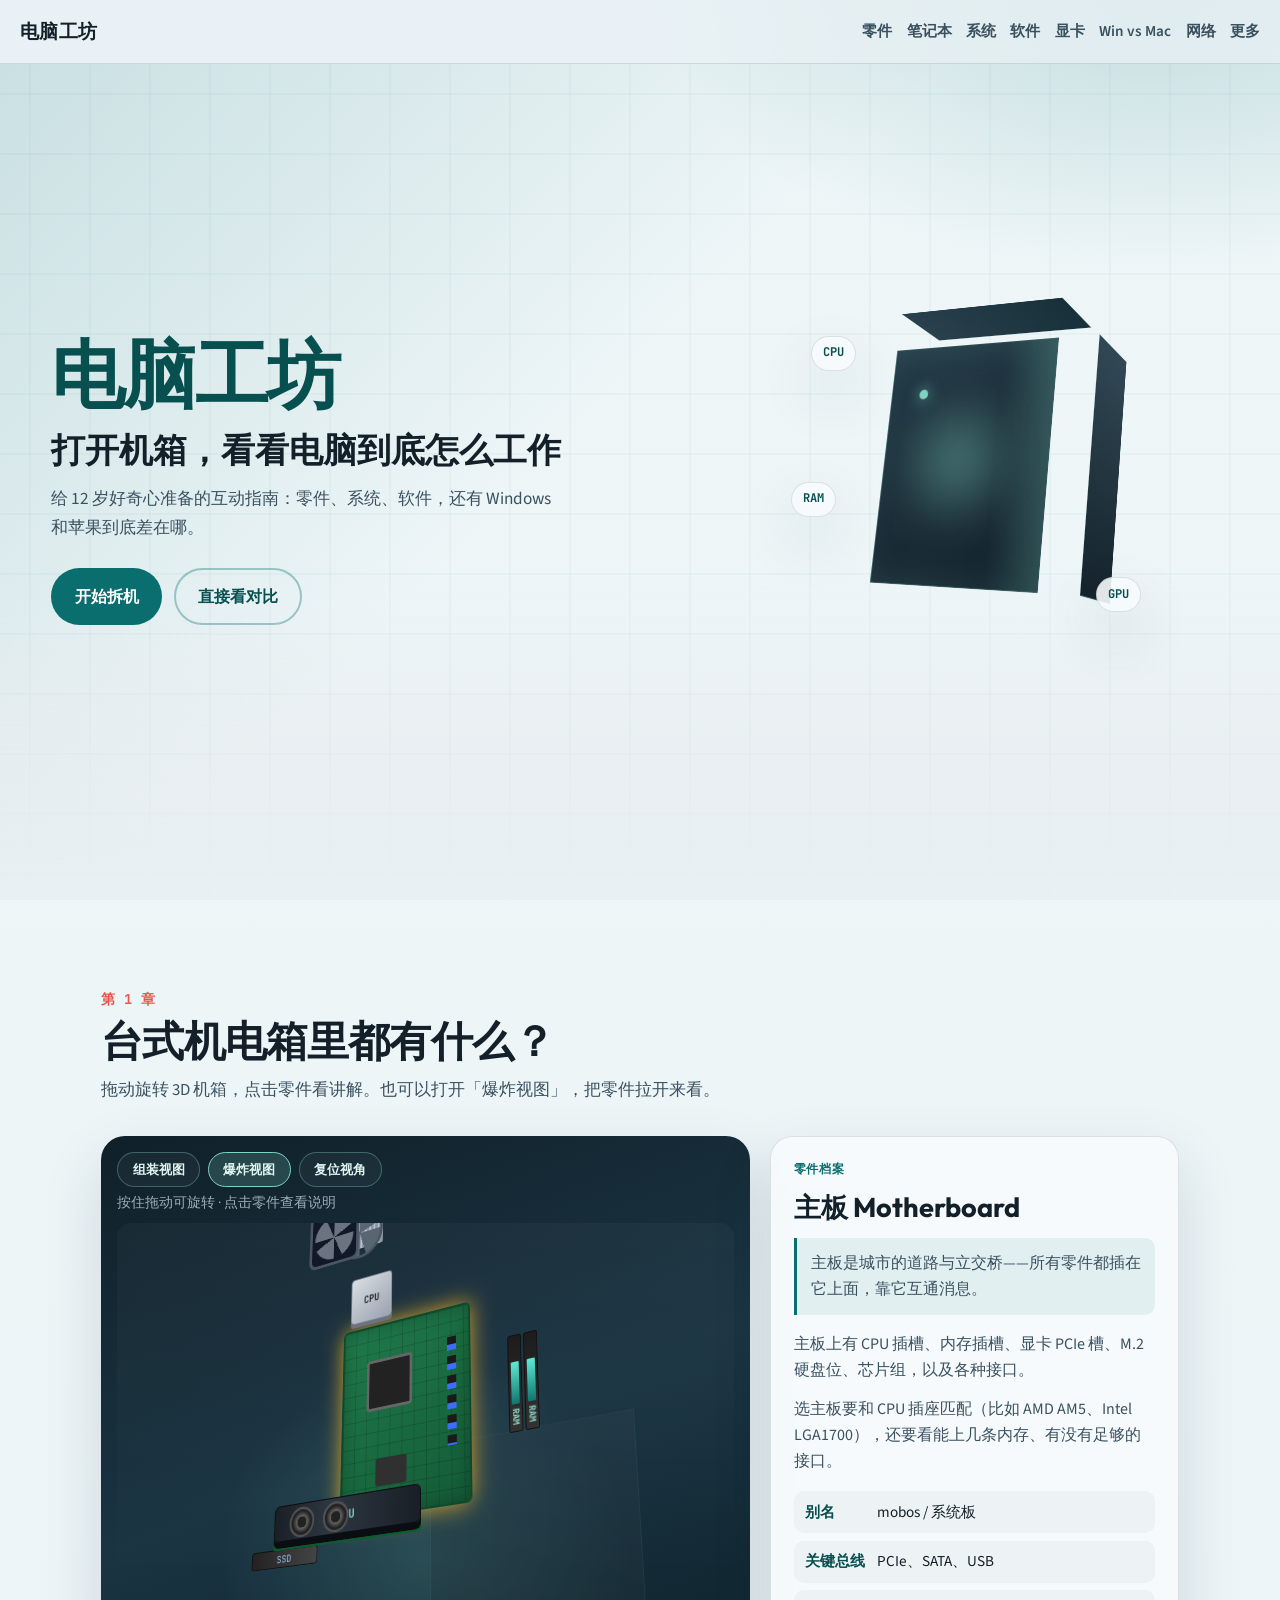
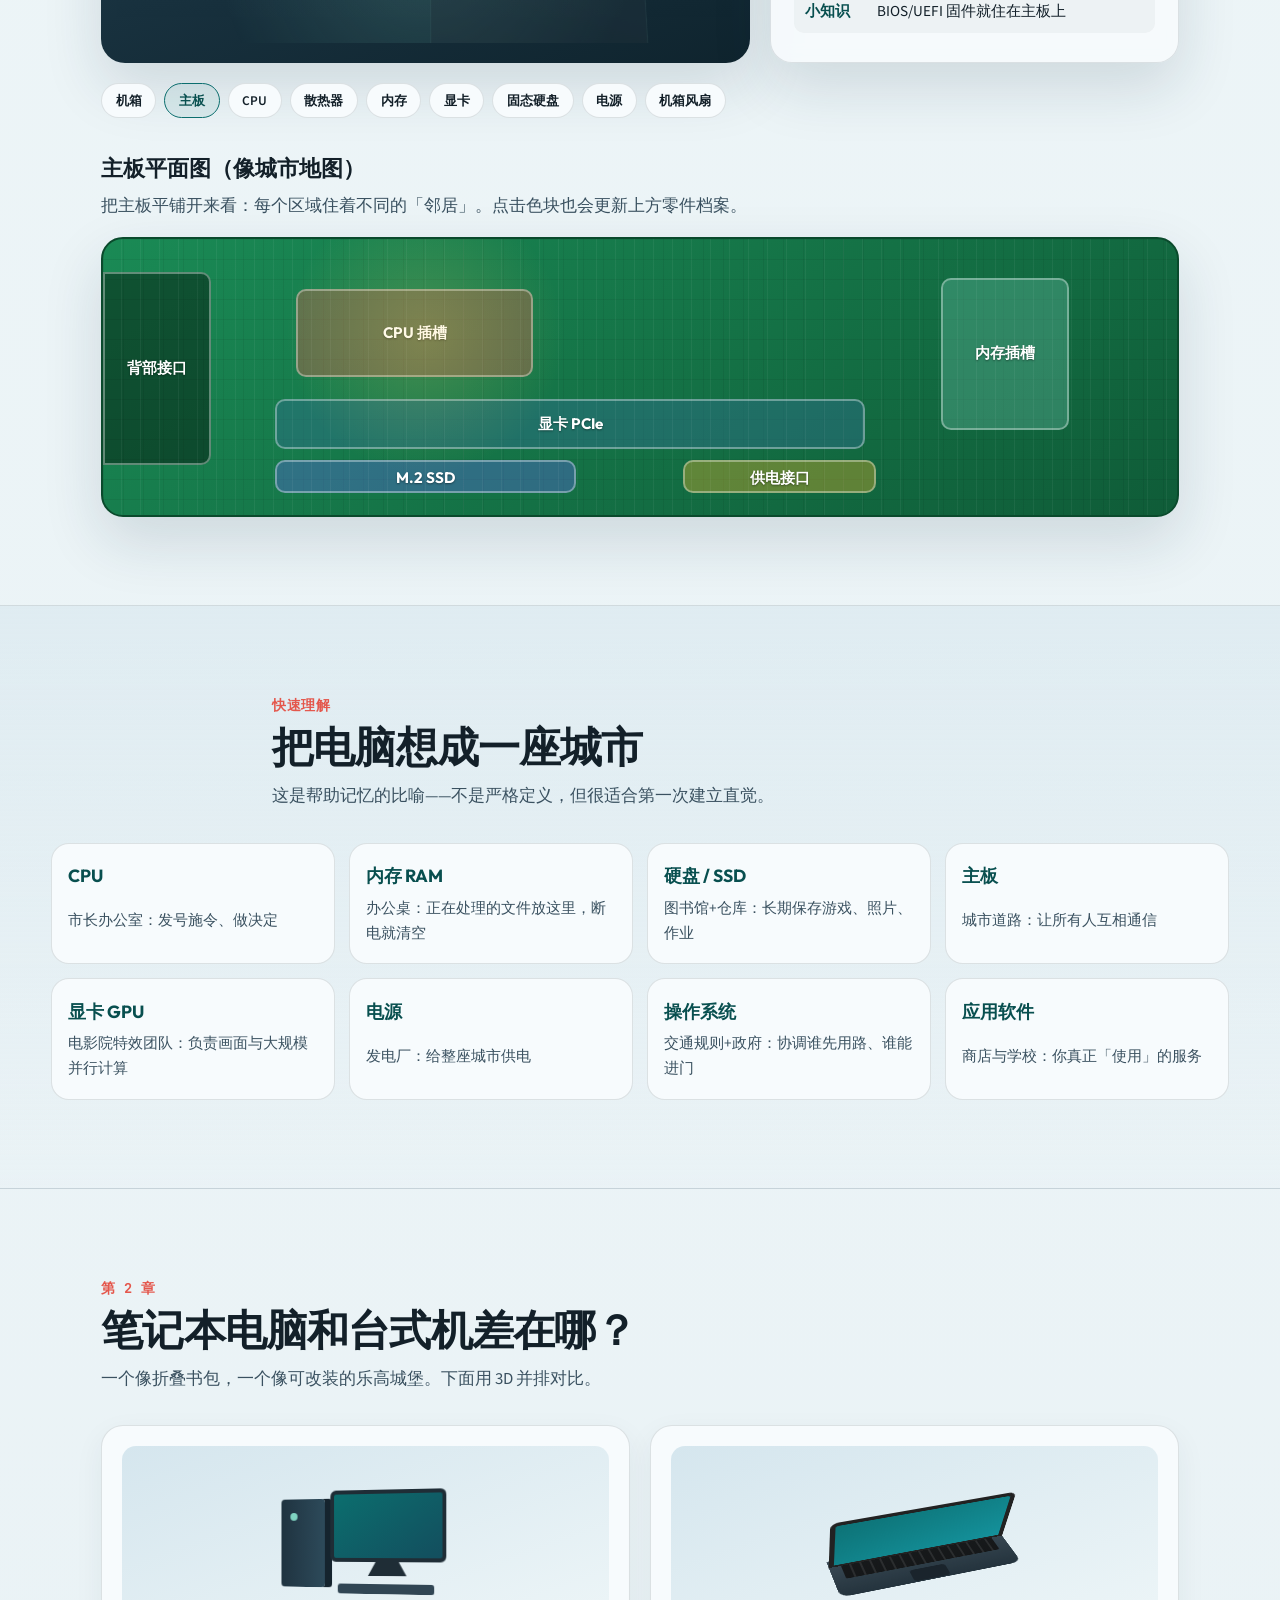
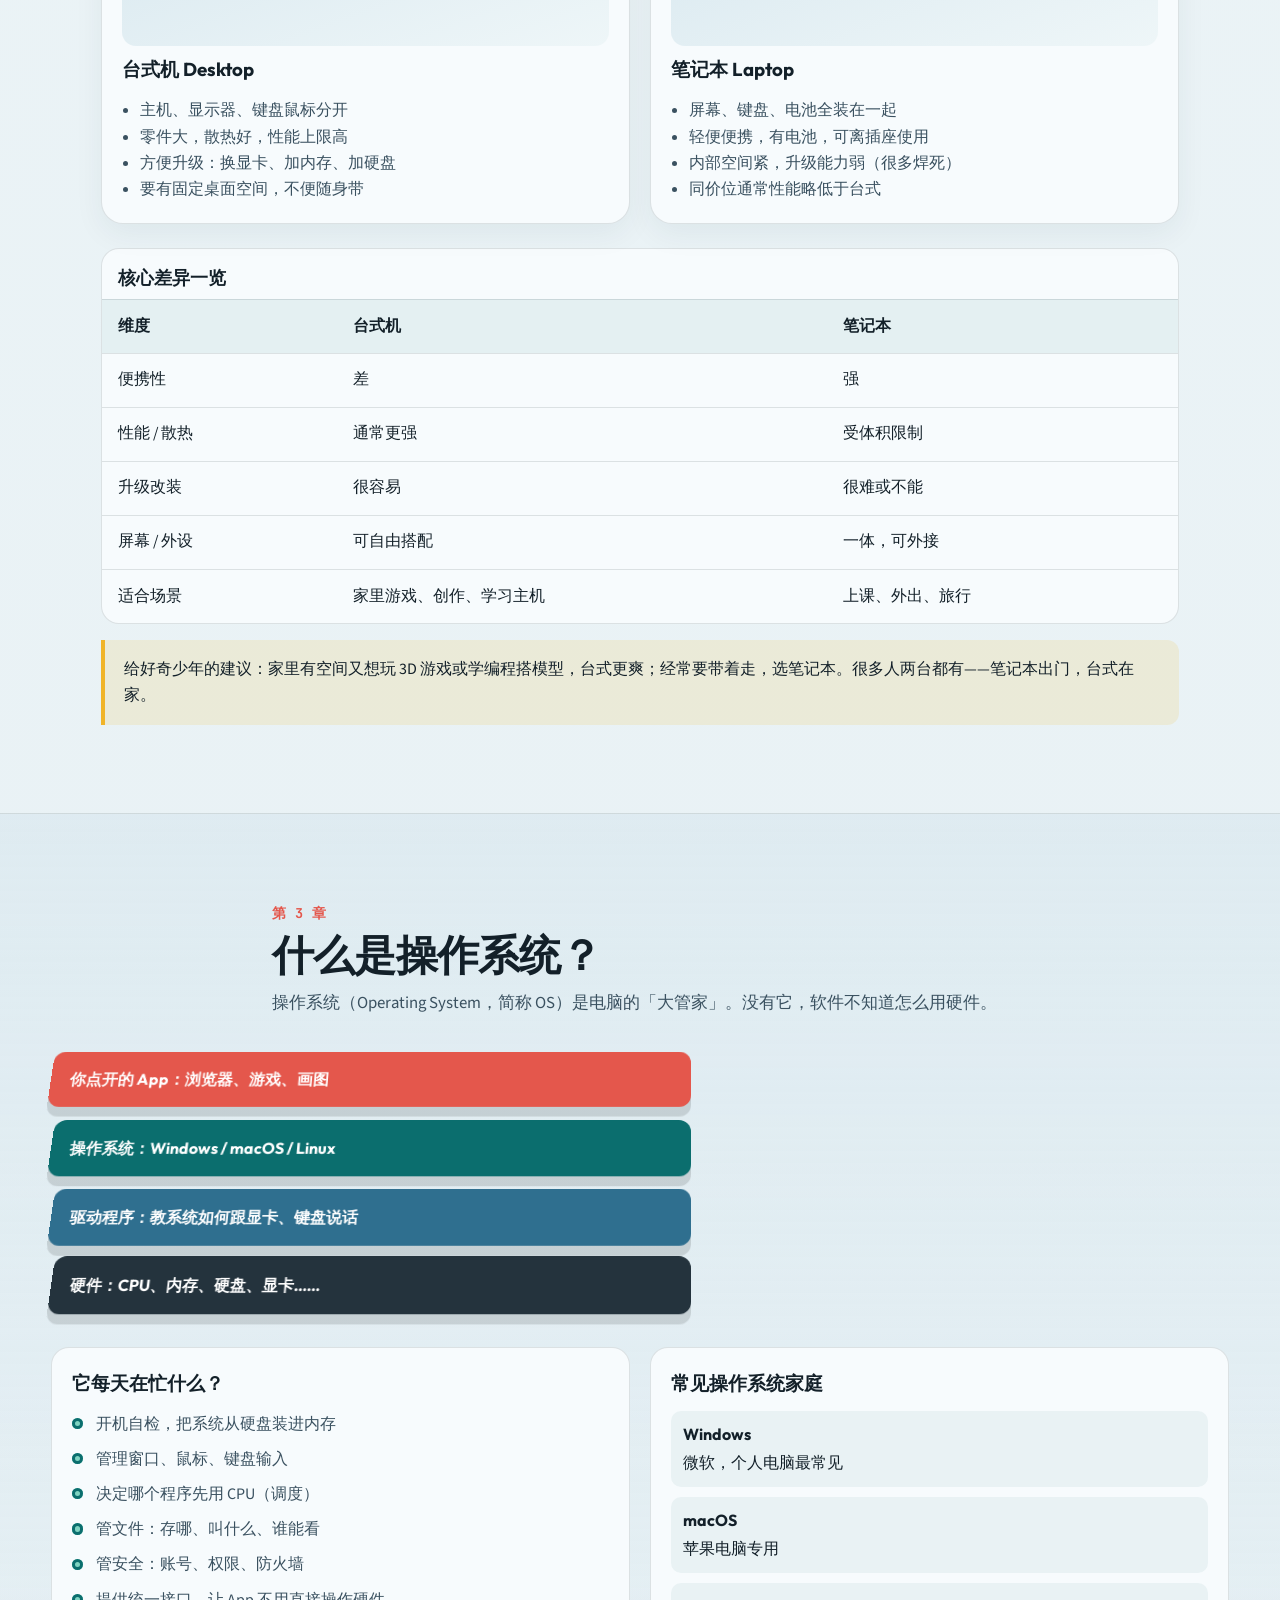
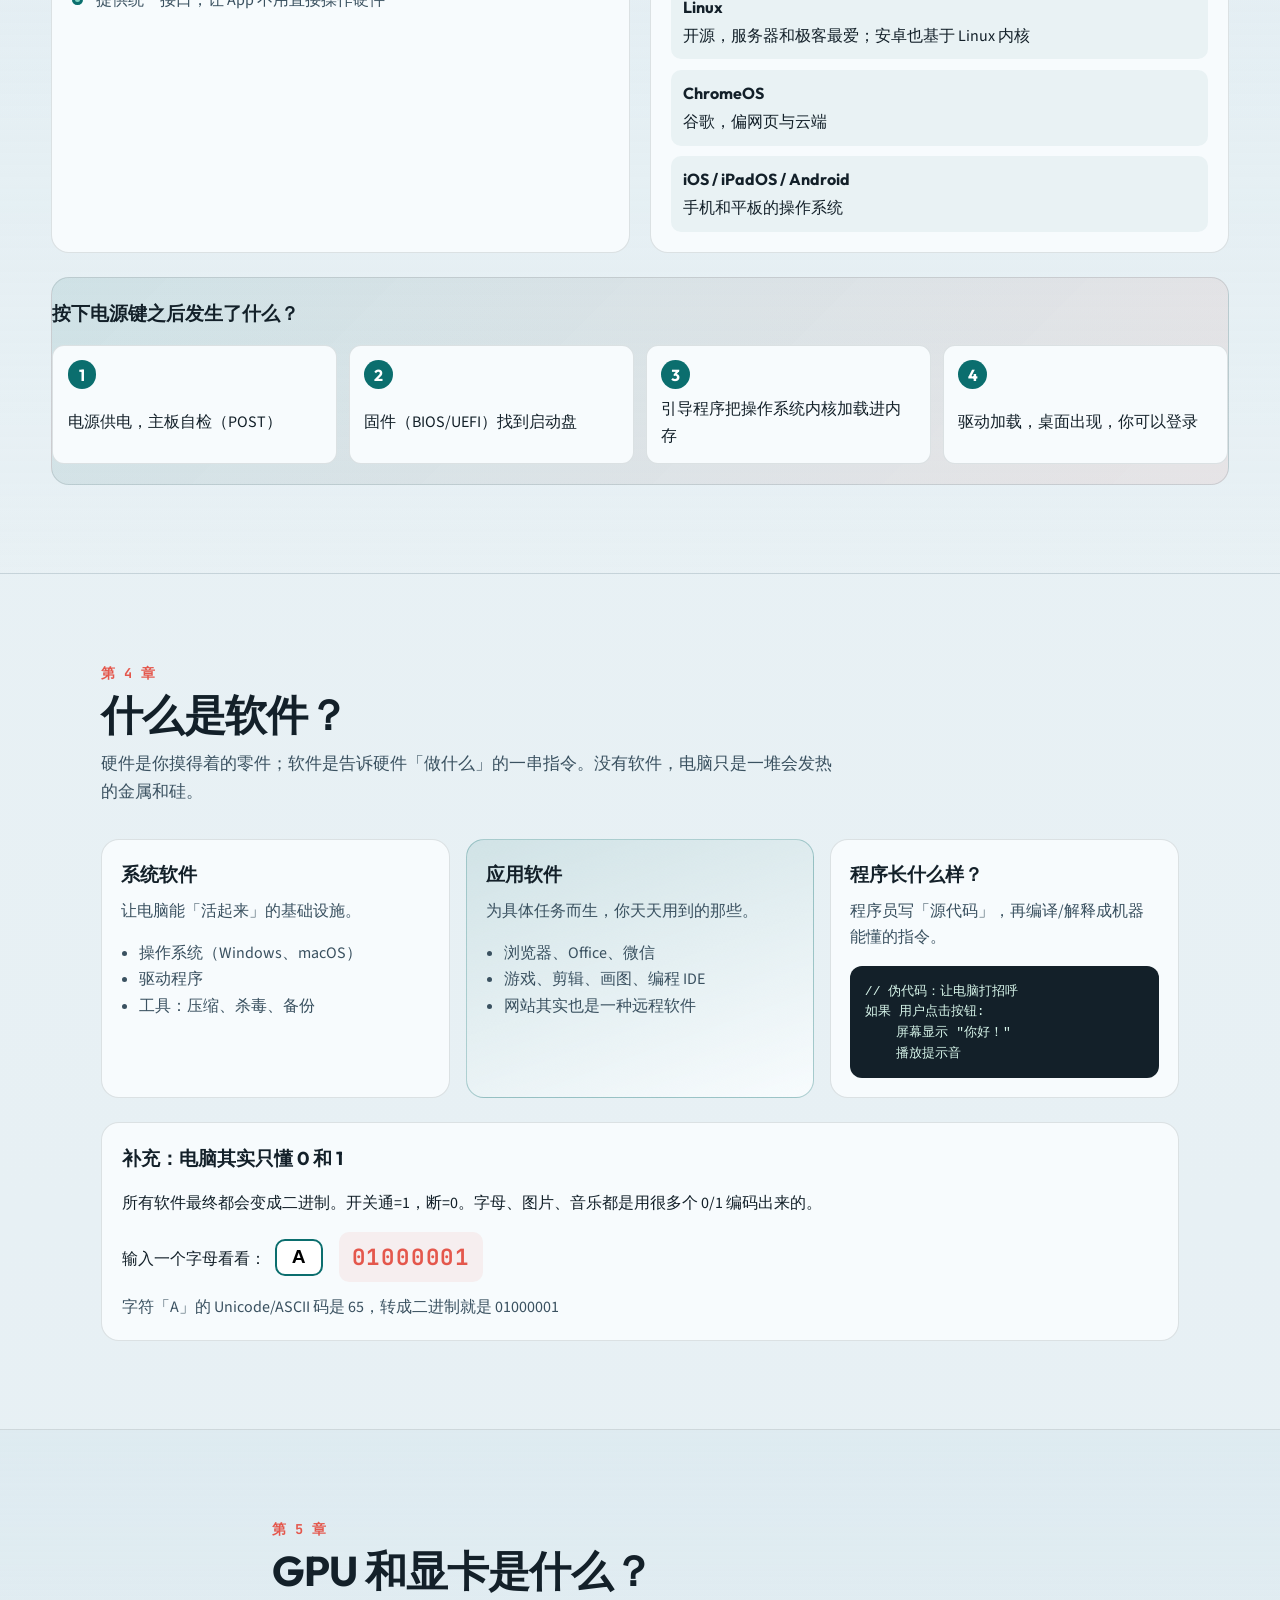
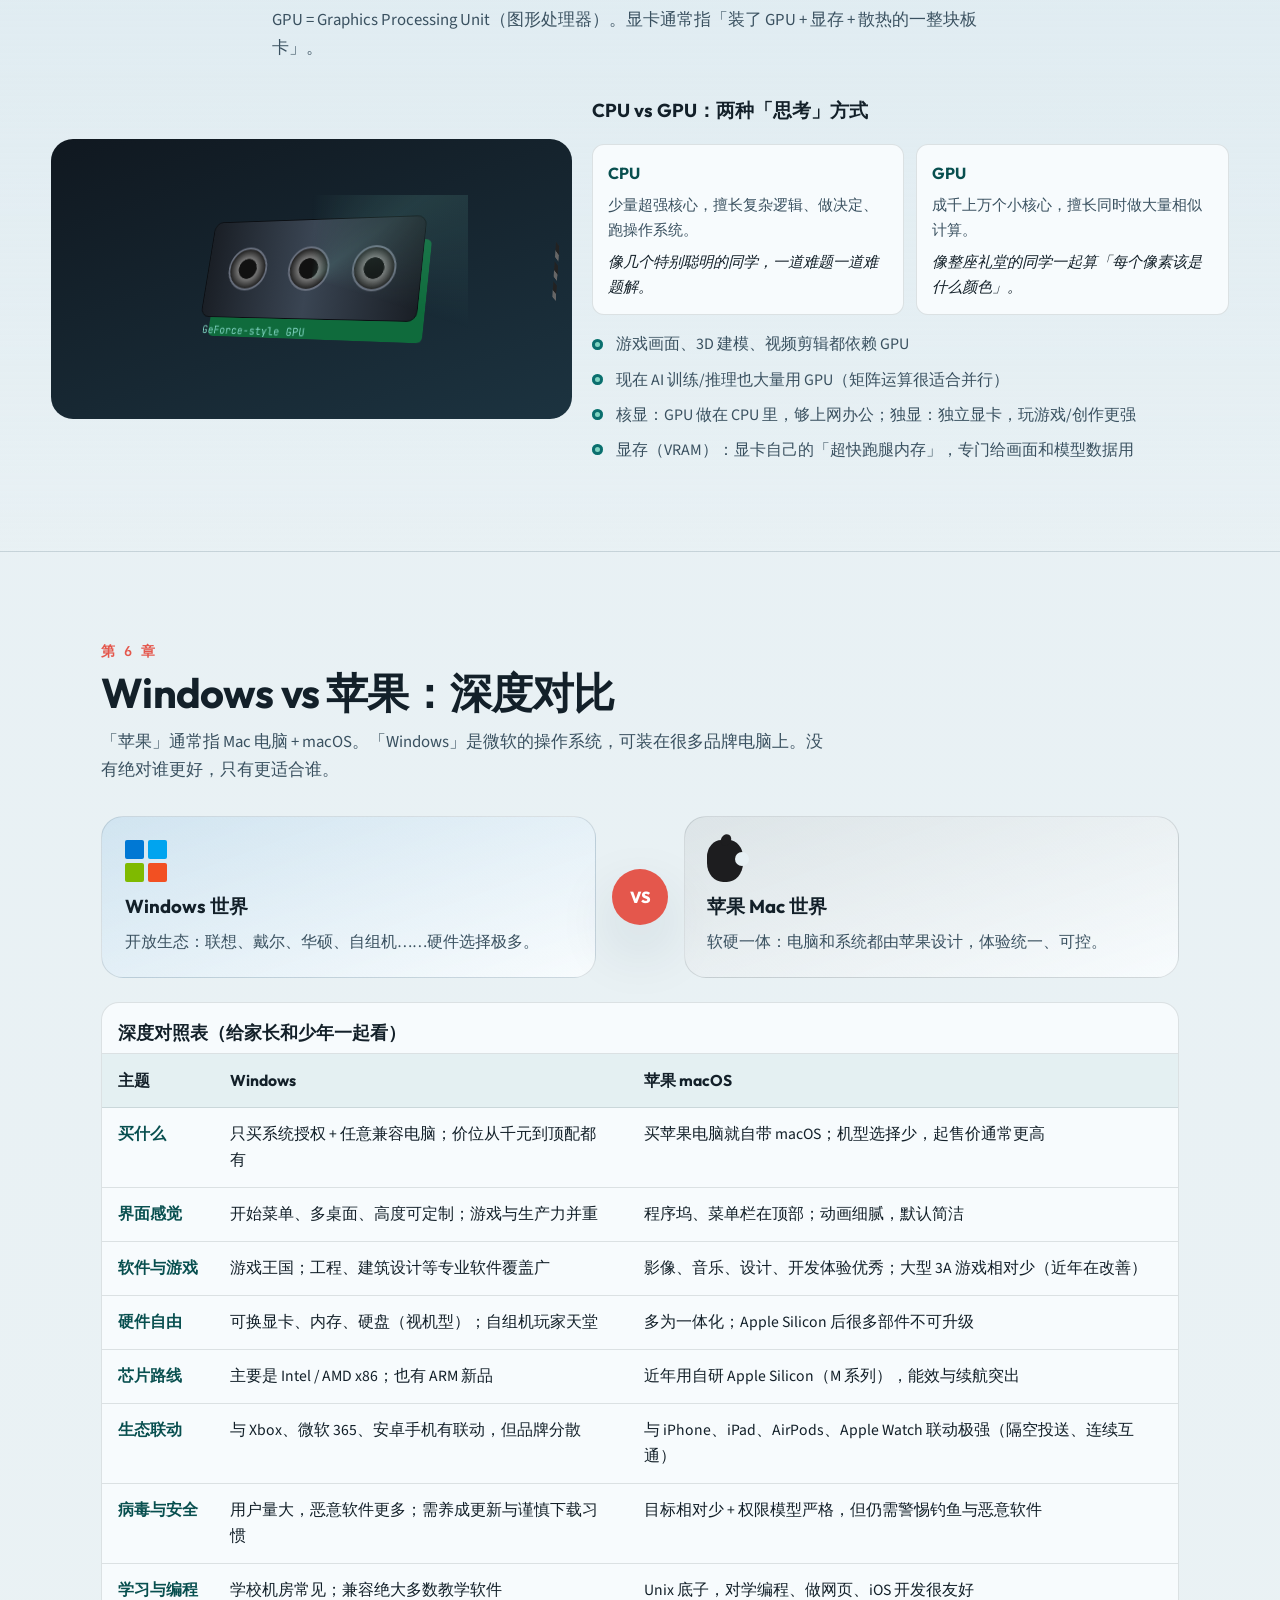
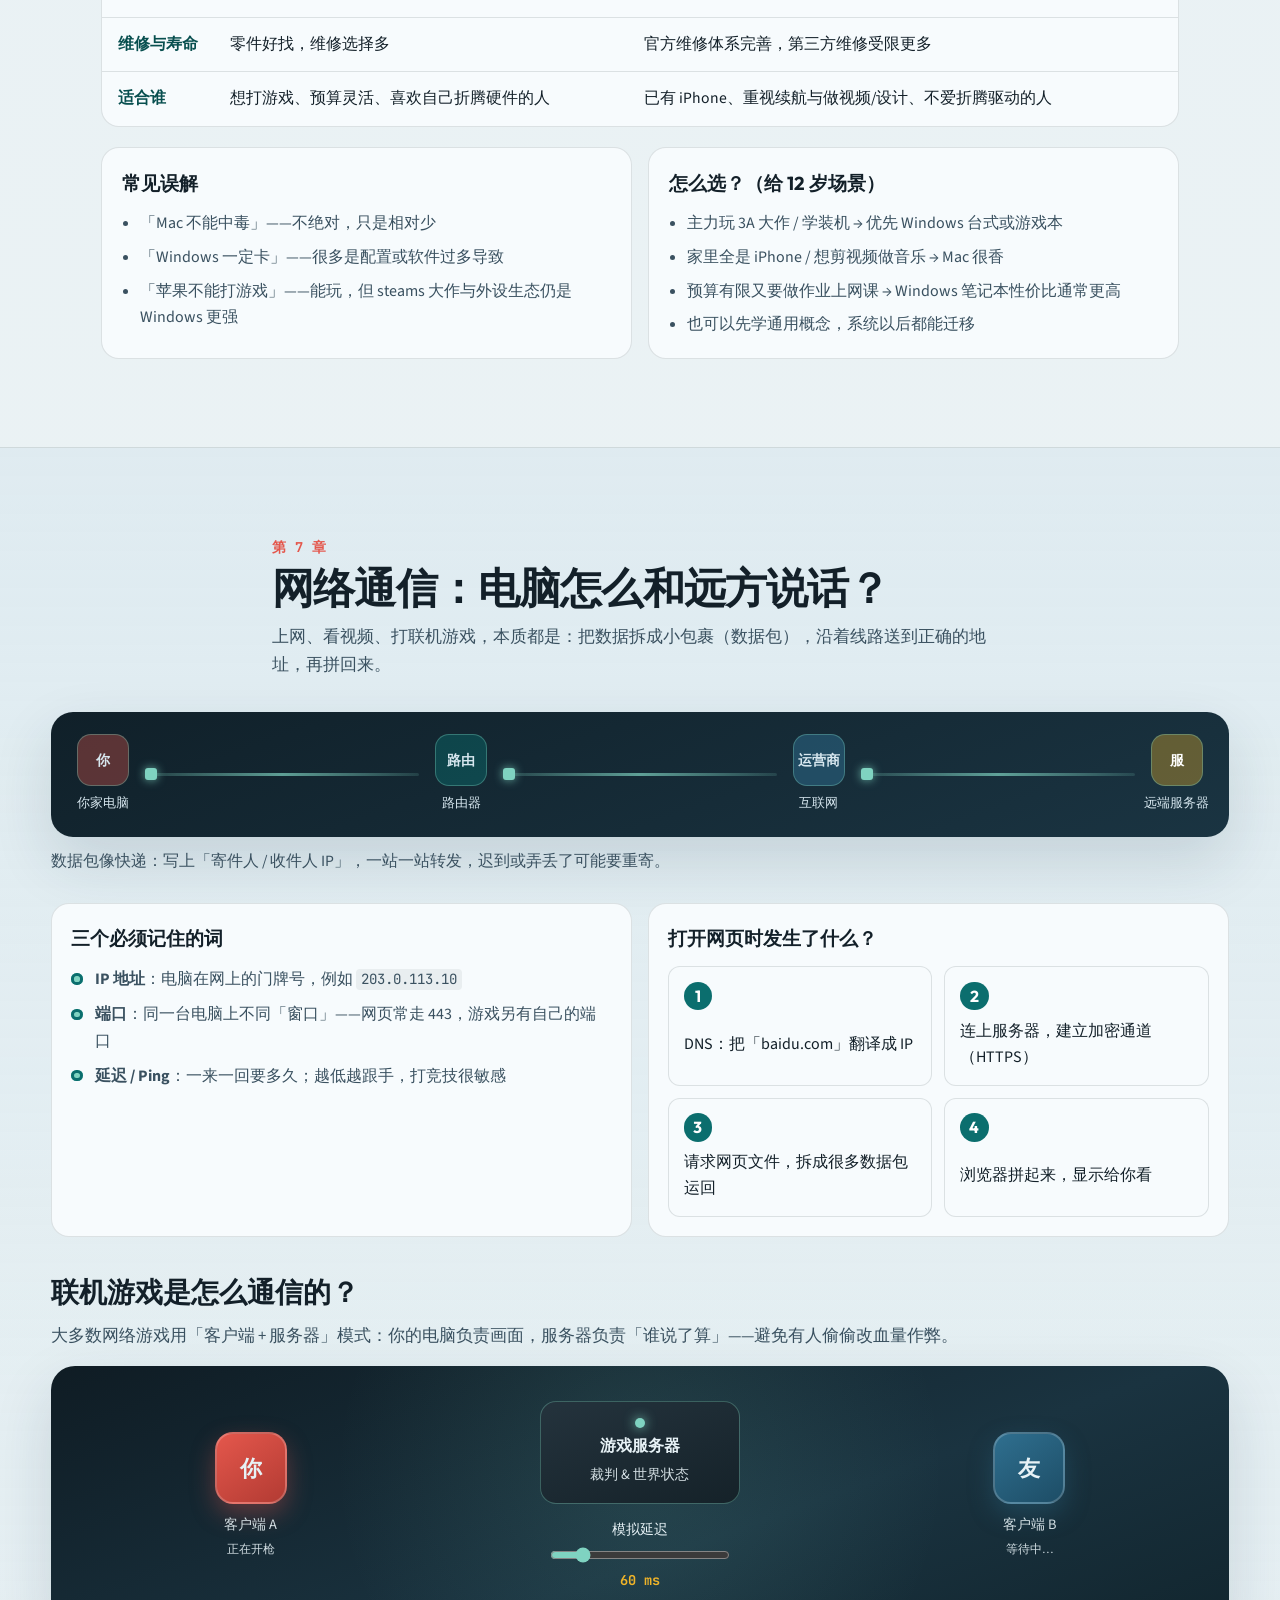
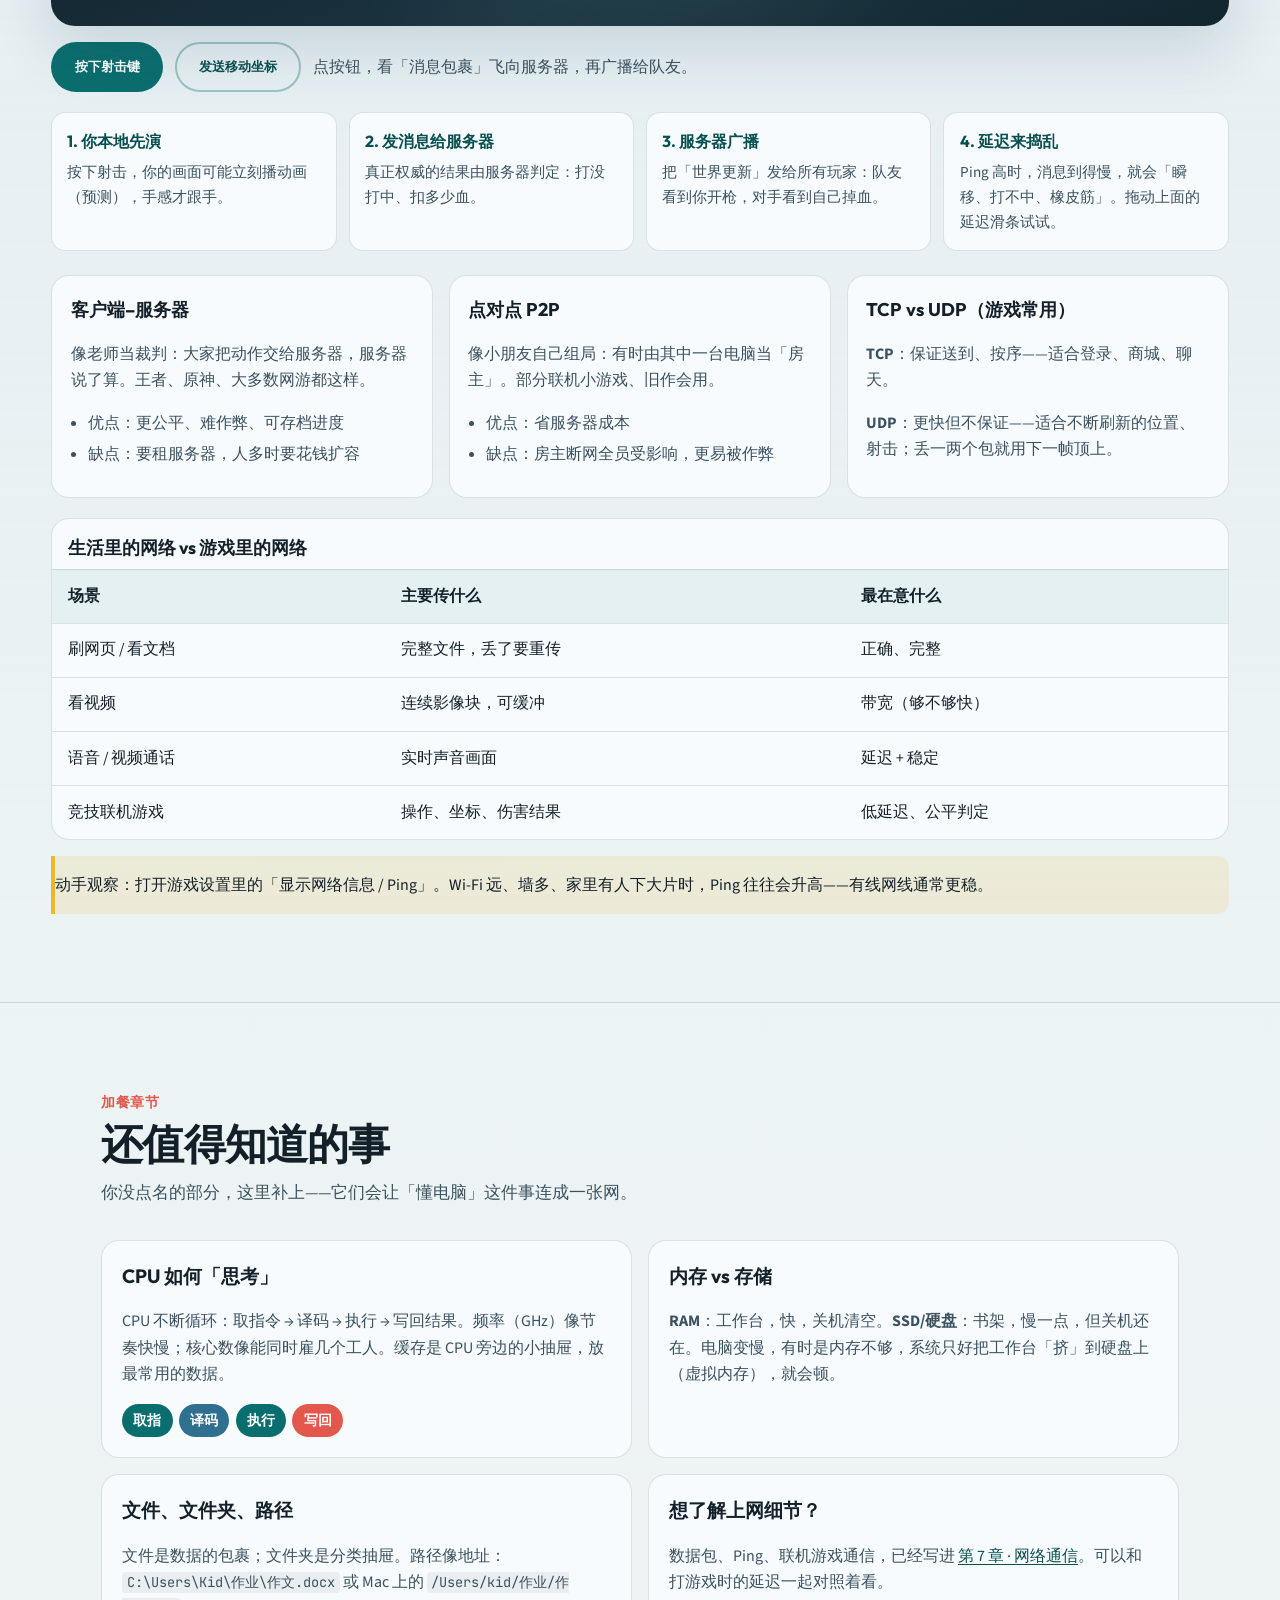
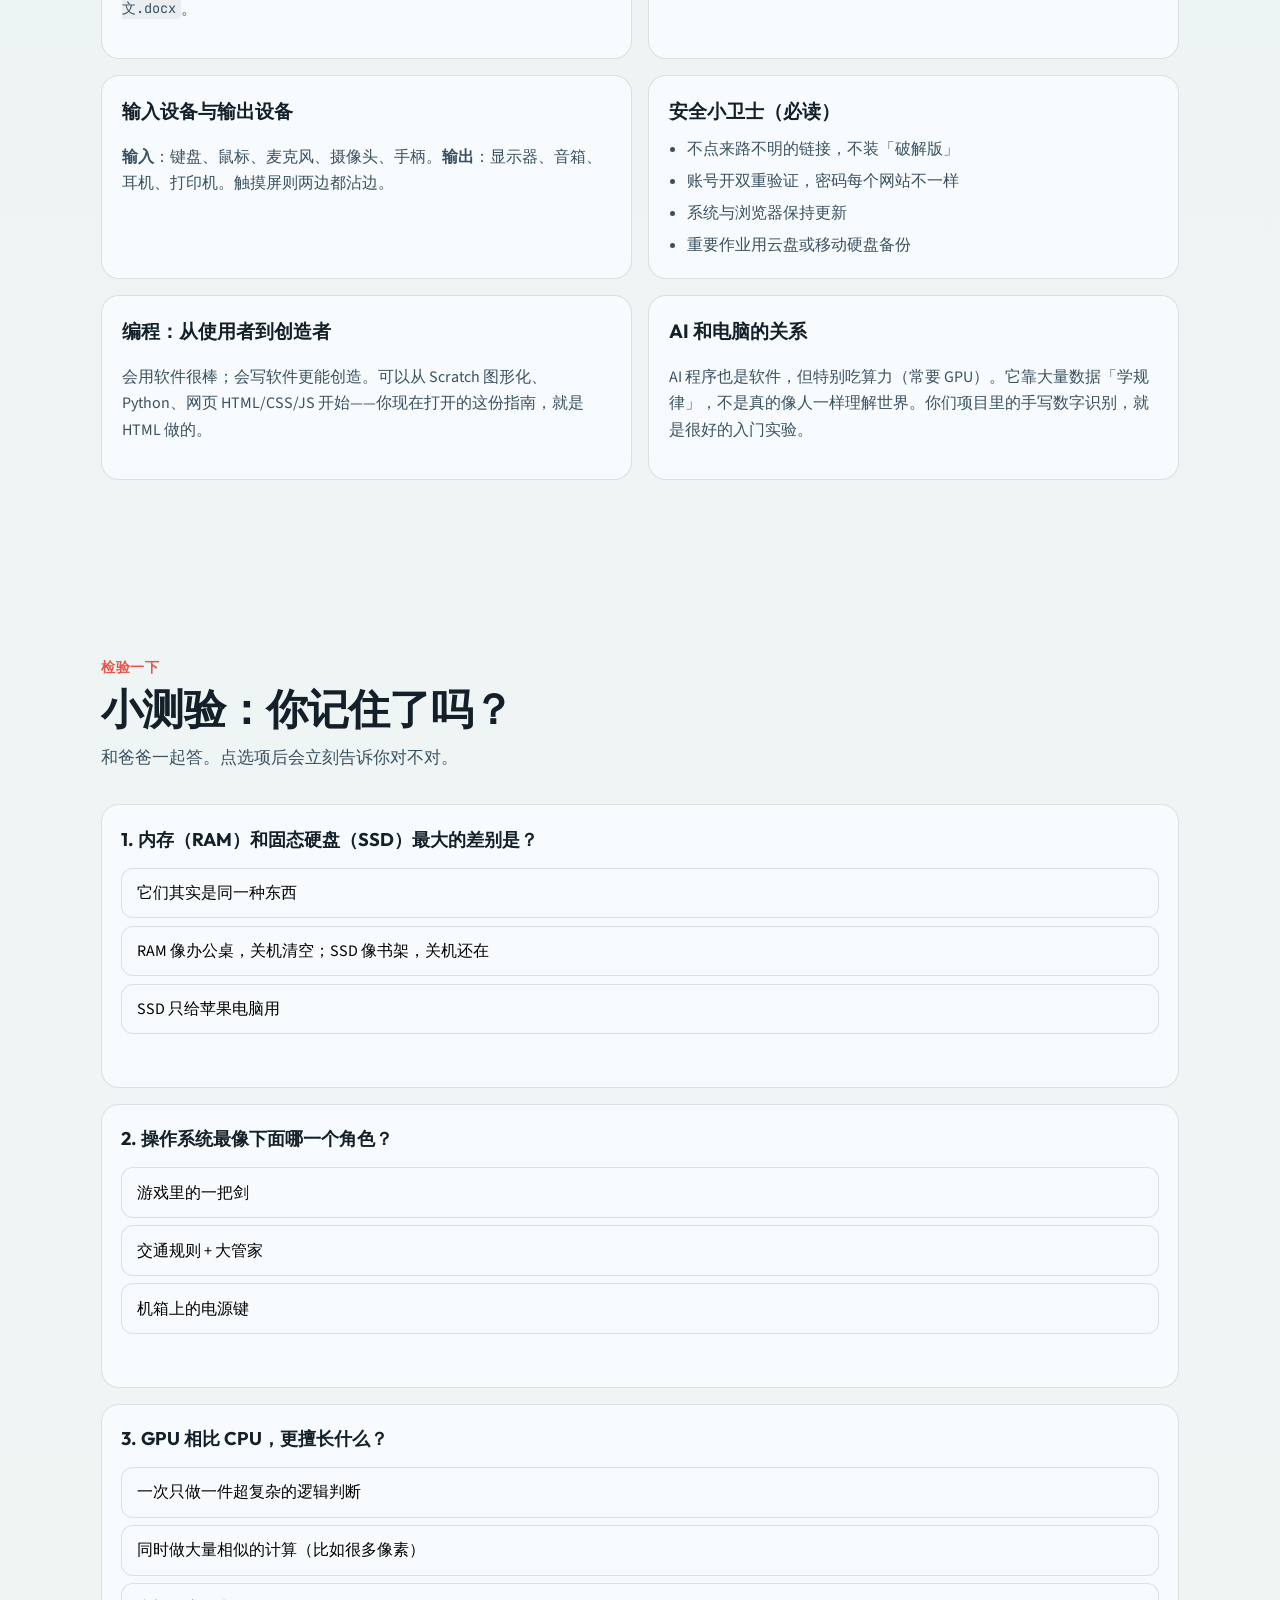
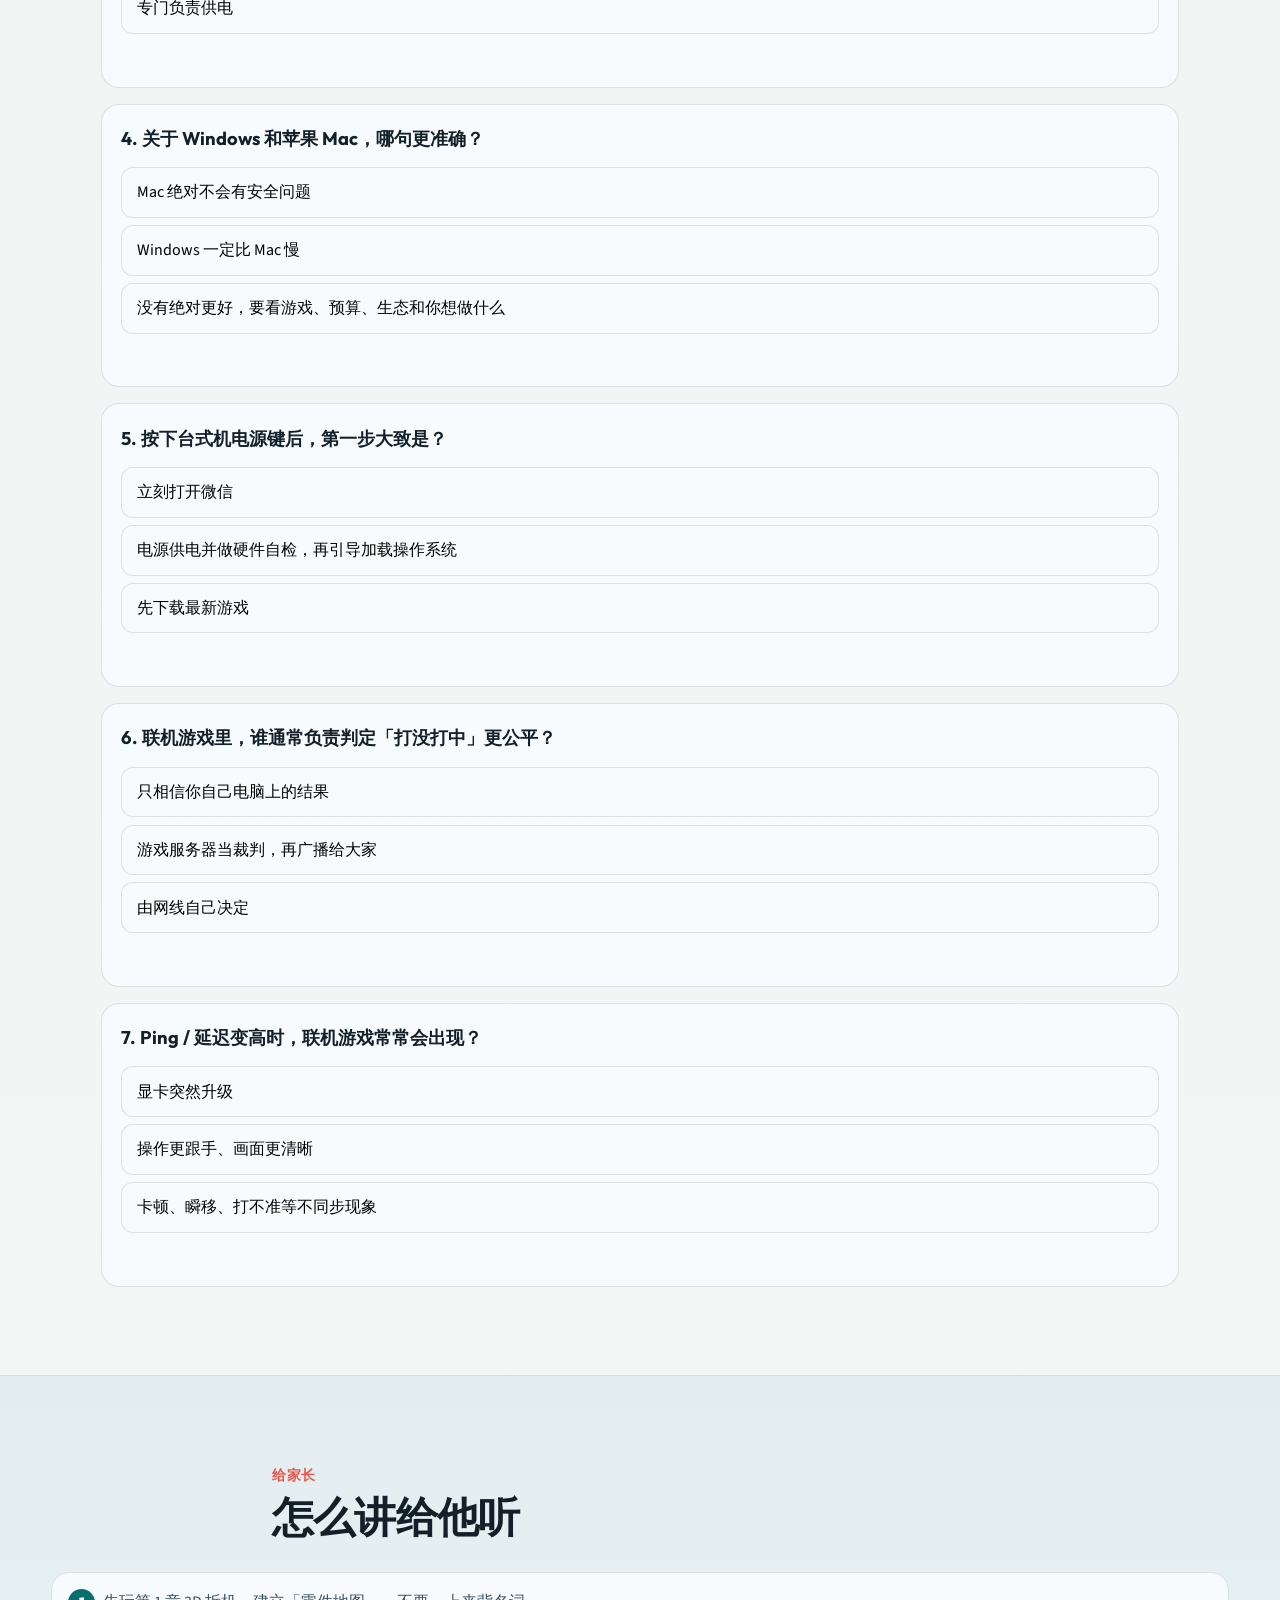
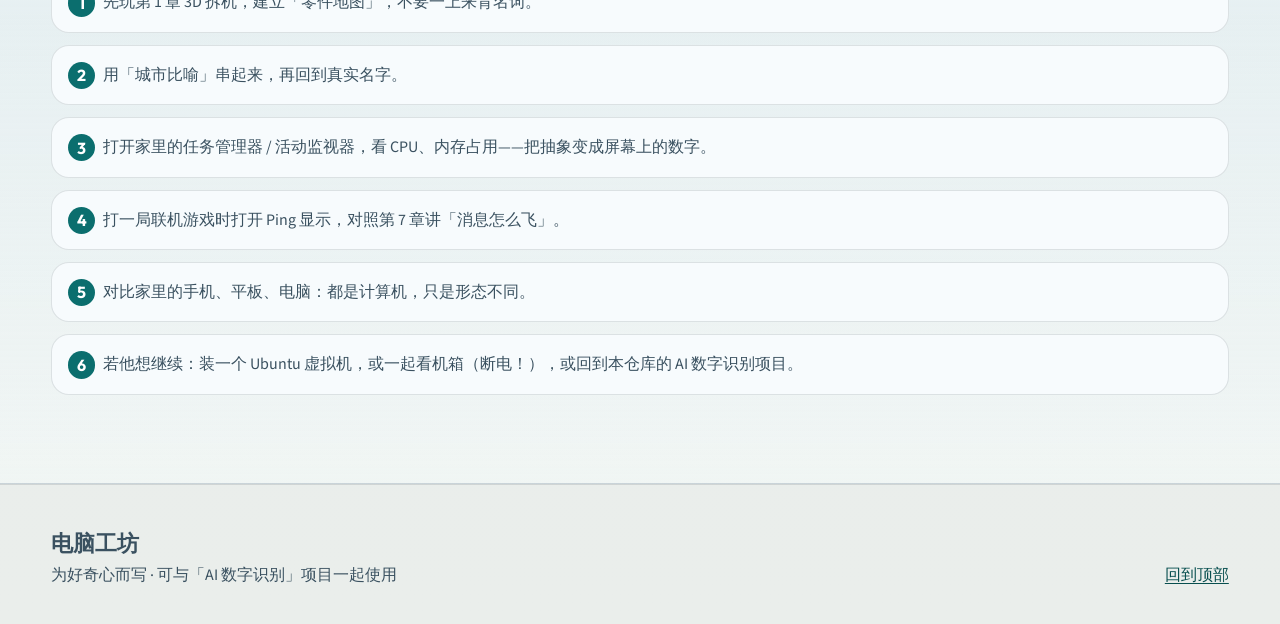
==== commit 7e2eb8c0: "新增第 7 章：网络通信与联机游戏示意 讲解数据包路径、IP/端口/Ping，并用可调延迟的互动演示 展示射击/移动消息如何经服务器广播给队友。  Co-authored-by: chembo <ch" ====
--- a/static/computer-guide/index.html
+++ b/static/computer-guide/index.html
@@ -22,6 +22,7 @@
       <a href="#software">软件</a>
       <a href="#gpu">显卡</a>
       <a href="#os-compare">Win vs Mac</a>
+      <a href="#network">网络</a>
       <a href="#bonus">更多</a>
     </nav>
     <button class="nav-toggle" type="button" aria-label="打开菜单" aria-expanded="false">
@@ -518,8 +519,162 @@
       </div>
     </section>
 
+    <!-- NETWORK -->
+    <section class="section section-alt" id="network">
+      <div class="section-head">
+        <p class="eyebrow">第 7 章</p>
+        <h2>网络通信：电脑怎么和远方说话？</h2>
+        <p class="section-desc">上网、看视频、打联机游戏，本质都是：把数据拆成小包裹（数据包），沿着线路送到正确的地址，再拼回来。</p>
+      </div>
+
+      <div class="net-journey" aria-hidden="true">
+        <div class="net-road">
+          <div class="net-node">
+            <div class="net-icon you">你</div>
+            <span>你家电脑</span>
+          </div>
+          <div class="net-wire"><i class="pkt"></i></div>
+          <div class="net-node">
+            <div class="net-icon router">路由</div>
+            <span>路由器</span>
+          </div>
+          <div class="net-wire"><i class="pkt d2"></i></div>
+          <div class="net-node">
+            <div class="net-icon isp">运营商</div>
+            <span>互联网</span>
+          </div>
+          <div class="net-wire"><i class="pkt d3"></i></div>
+          <div class="net-node">
+            <div class="net-icon server">服</div>
+            <span>远端服务器</span>
+          </div>
+        </div>
+        <p class="net-caption">数据包像快递：写上「寄件人 / 收件人 IP」，一站一站转发，迟到或弄丢了可能要重寄。</p>
+      </div>
+
+      <div class="net-basics">
+        <article>
+          <h3>三个必须记住的词</h3>
+          <ul class="check-list">
+            <li><strong>IP 地址</strong>：电脑在网上的门牌号，例如 <code>203.0.113.10</code></li>
+            <li><strong>端口</strong>：同一台电脑上不同「窗口」——网页常走 443，游戏另有自己的端口</li>
+            <li><strong>延迟 / Ping</strong>：一来一回要多久；越低越跟手，打竞技很敏感</li>
+          </ul>
+        </article>
+        <article>
+          <h3>打开网页时发生了什么？</h3>
+          <ol class="flow-steps net-steps">
+            <li><b>1</b><span>DNS：把「baidu.com」翻译成 IP</span></li>
+            <li><b>2</b><span>连上服务器，建立加密通道（HTTPS）</span></li>
+            <li><b>3</b><span>请求网页文件，拆成很多数据包运回</span></li>
+            <li><b>4</b><span>浏览器拼起来，显示给你看</span></li>
+          </ol>
+        </article>
+      </div>
+
+      <div class="game-net">
+        <div class="section-head compact">
+          <h3>联机游戏是怎么通信的？</h3>
+          <p class="section-desc">大多数网络游戏用「客户端 + 服务器」模式：你的电脑负责画面，服务器负责「谁说了算」——避免有人偷偷改血量作弊。</p>
+        </div>
+
+        <div class="game-lab">
+          <div class="game-stage" id="game-stage" aria-label="联机游戏示意">
+            <div class="player-slot p-you">
+              <div class="avatar you-av">你</div>
+              <p>客户端 A<br /><small>正在开枪</small></p>
+            </div>
+            <div class="server-slot">
+              <div class="server-box">
+                <span class="srv-led"></span>
+                <strong>游戏服务器</strong>
+                <small>裁判 &amp; 世界状态</small>
+              </div>
+              <div class="latency-meter">
+                <label>模拟延迟
+                  <input type="range" id="ping-range" min="20" max="280" step="20" value="60" />
+                </label>
+                <output id="ping-out">60 ms</output>
+              </div>
+            </div>
+            <div class="player-slot p-friend">
+              <div class="avatar friend-av">友</div>
+              <p>客户端 B<br /><small id="friend-status">等待中…</small></p>
+            </div>
+            <div class="packet-layer" id="packet-layer" aria-hidden="true"></div>
+          </div>
+
+          <div class="game-controls">
+            <button type="button" class="btn btn-primary" id="btn-fire">按下射击键</button>
+            <button type="button" class="btn btn-ghost" id="btn-move">发送移动坐标</button>
+            <p class="game-log" id="game-log" aria-live="polite">点按钮，看「消息包裹」飞向服务器，再广播给队友。</p>
+          </div>
+        </div>
+
+        <div class="game-steps-grid">
+          <article>
+            <strong>1. 你本地先演</strong>
+            <p>按下射击，你的画面可能立刻播动画（预测），手感才跟手。</p>
+          </article>
+          <article>
+            <strong>2. 发消息给服务器</strong>
+            <p>真正权威的结果由服务器判定：打没打中、扣多少血。</p>
+          </article>
+          <article>
+            <strong>3. 服务器广播</strong>
+            <p>把「世界更新」发给所有玩家：队友看到你开枪，对手看到自己掉血。</p>
+          </article>
+          <article>
+            <strong>4. 延迟来捣乱</strong>
+            <p>Ping 高时，消息到得慢，就会「瞬移、打不中、橡皮筋」。拖动上面的延迟滑条试试。</p>
+          </article>
+        </div>
+      </div>
+
+      <div class="net-modes">
+        <article>
+          <h3>客户端–服务器</h3>
+          <p>像老师当裁判：大家把动作交给服务器，服务器说了算。王者、原神、大多数网游都这样。</p>
+          <ul>
+            <li>优点：更公平、难作弊、可存档进度</li>
+            <li>缺点：要租服务器，人多时要花钱扩容</li>
+          </ul>
+        </article>
+        <article>
+          <h3>点对点 P2P</h3>
+          <p>像小朋友自己组局：有时由其中一台电脑当「房主」。部分联机小游戏、旧作会用。</p>
+          <ul>
+            <li>优点：省服务器成本</li>
+            <li>缺点：房主断网全员受影响，更易被作弊</li>
+          </ul>
+        </article>
+        <article>
+          <h3>TCP vs UDP（游戏常用）</h3>
+          <p><strong>TCP</strong>：保证送到、按序——适合登录、商城、聊天。</p>
+          <p><strong>UDP</strong>：更快但不保证——适合不断刷新的位置、射击；丢一两个包就用下一帧顶上。</p>
+        </article>
+      </div>
+
+      <div class="table-wrap">
+        <table class="compare-table">
+          <caption>生活里的网络 vs 游戏里的网络</caption>
+          <thead>
+            <tr><th>场景</th><th>主要传什么</th><th>最在意什么</th></tr>
+          </thead>
+          <tbody>
+            <tr><td>刷网页 / 看文档</td><td>完整文件，丢了要重传</td><td>正确、完整</td></tr>
+            <tr><td>看视频</td><td>连续影像块，可缓冲</td><td>带宽（够不够快）</td></tr>
+            <tr><td>语音 / 视频通话</td><td>实时声音画面</td><td>延迟 + 稳定</td></tr>
+            <tr><td>竞技联机游戏</td><td>操作、坐标、伤害结果</td><td>低延迟、公平判定</td></tr>
+          </tbody>
+        </table>
+      </div>
+
+      <p class="tip-box">动手观察：打开游戏设置里的「显示网络信息 / Ping」。Wi‑Fi 远、墙多、家里有人下大片时，Ping 往往会升高——有线网线通常更稳。</p>
+    </section>
+
     <!-- BONUS -->
-    <section class="section section-alt" id="bonus">
+    <section class="section" id="bonus">
       <div class="section-head">
         <p class="eyebrow">加餐章节</p>
         <h2>还值得知道的事</h2>
@@ -543,11 +698,8 @@
           <p>文件是数据的包裹；文件夹是分类抽屉。路径像地址：<code>C:\Users\Kid\作业\作文.docx</code> 或 Mac 上的 <code>/Users/kid/作业/作文.docx</code>。</p>
         </article>
         <article class="bonus-card">
-          <h3>网络如何连上世界</h3>
-          <p>你家路由器 → 运营商 → 互联网骨干网 → 远方服务器。浏览器输入网址后，DNS 先把「名字」翻译成 IP 地址，再把网页数据包运回来。</p>
-          <div class="net-flow" aria-hidden="true">
-            <span>你</span><i></i><span>路由器</span><i></i><span>DNS</span><i></i><span>服务器</span>
-          </div>
+          <h3>想了解上网细节？</h3>
+          <p>数据包、Ping、联机游戏通信，已经写进 <a href="#network">第 7 章 · 网络通信</a>。可以和打游戏时的延迟一起对照着看。</p>
         </article>
         <article class="bonus-card">
           <h3>输入设备与输出设备</h3>
@@ -593,6 +745,7 @@
         <li>先玩第 1 章 3D 拆机，建立「零件地图」，不要一上来背名词。</li>
         <li>用「城市比喻」串起来，再回到真实名字。</li>
         <li>打开家里的任务管理器 / 活动监视器，看 CPU、内存占用——把抽象变成屏幕上的数字。</li>
+        <li>打一局联机游戏时打开 Ping 显示，对照第 7 章讲「消息怎么飞」。</li>
         <li>对比家里的手机、平板、电脑：都是计算机，只是形态不同。</li>
         <li>若他想继续：装一个 Ubuntu 虚拟机，或一起看机箱（断电！），或回到本仓库的 AI 数字识别项目。</li>
       </ol>
--- a/static/computer-guide/styles.css
+++ b/static/computer-guide/styles.css
@@ -356,7 +356,13 @@
 .section-alt > .gpu-lab,
 .section-alt > .city-map,
 .section-alt > .bonus-grid,
-.section-alt > .teach-steps {
+.section-alt > .teach-steps,
+.section-alt > .net-journey,
+.section-alt > .net-basics,
+.section-alt > .game-net,
+.section-alt > .net-modes,
+.section-alt > .table-wrap,
+.section-alt > .tip-box {
   padding-left: 0;
   padding-right: 0;
 }
@@ -502,7 +508,12 @@
   background: linear-gradient(160deg, #2b404c, #17232b);
   border: 1px solid rgba(127, 211, 193, 0.22);
 }
-.part.case .f-front { width: 220px; height: 300px; transform: translateZ(55px); background: linear-gradient(90deg, #1a2a33 60%, rgba(127,211,193,0.08)); }
+.part.case .f-front {
+  width: 220px;
+  height: 300px;
+  transform: translateZ(55px);
+  background: linear-gradient(90deg, rgba(26, 42, 51, 0.55) 55%, rgba(127, 211, 193, 0.08));
+}
 .part.case .f-back { width: 220px; height: 300px; transform: rotateY(180deg) translateZ(55px); }
 .part.case .f-left { width: 110px; height: 300px; left: 55px; transform: rotateY(-90deg) translateZ(110px); }
 .part.case .f-right {
@@ -512,9 +523,6 @@
 .part.case .f-right.glass {
   background: linear-gradient(135deg, rgba(180, 220, 230, 0.08), rgba(20, 40, 50, 0.12));
   border: 1px solid rgba(200, 240, 255, 0.3);
-}
-.part.case .f-front {
-  background: linear-gradient(90deg, rgba(26, 42, 51, 0.55) 55%, rgba(127, 211, 193, 0.08));
 }
 .part.case .f-top { width: 220px; height: 110px; top: 95px; transform: rotateX(90deg) translateZ(150px); }
 .part.case .f-bottom { width: 220px; height: 110px; top: 95px; transform: rotateX(-90deg) translateZ(150px); background: #0d171d; }
@@ -1587,6 +1595,322 @@
   top: -3px;
   border: 4px solid transparent;
   border-left-color: var(--teal);
+}
+
+/* ---------- Network chapter ---------- */
+.section-head.compact {
+  margin-bottom: 1rem;
+  max-width: none;
+}
+.section-head.compact h3 {
+  font-family: var(--font-display);
+  font-size: clamp(1.35rem, 3vw, 1.75rem);
+  margin: 0 0 0.45rem;
+}
+
+.net-journey {
+  margin-bottom: 1.75rem;
+}
+.net-road {
+  display: flex;
+  align-items: center;
+  justify-content: space-between;
+  gap: 0.35rem;
+  padding: 1.4rem 1rem;
+  border-radius: calc(var(--radius) + 4px);
+  background: linear-gradient(160deg, #102029, #1a3442);
+  color: #d7e7ef;
+  box-shadow: var(--shadow);
+  overflow: hidden;
+}
+.net-node {
+  display: grid;
+  justify-items: center;
+  gap: 0.45rem;
+  min-width: 4.5rem;
+  font-size: 0.82rem;
+  text-align: center;
+}
+.net-icon {
+  width: 52px;
+  height: 52px;
+  border-radius: 14px;
+  display: grid;
+  place-items: center;
+  font-family: var(--font-display);
+  font-weight: 800;
+  font-size: 0.85rem;
+  border: 1px solid rgba(127, 211, 193, 0.35);
+}
+.net-icon.you { background: rgba(228, 87, 76, 0.35); }
+.net-icon.router { background: rgba(11, 110, 110, 0.45); }
+.net-icon.isp { background: rgba(47, 111, 143, 0.5); }
+.net-icon.server { background: rgba(240, 180, 41, 0.35); color: #fff; }
+.net-wire {
+  flex: 1;
+  height: 3px;
+  background: linear-gradient(90deg, rgba(127, 211, 193, 0.15), rgba(127, 211, 193, 0.7), rgba(127, 211, 193, 0.15));
+  position: relative;
+  border-radius: 999px;
+  min-width: 28px;
+}
+.net-wire .pkt {
+  position: absolute;
+  top: 50%;
+  left: 0;
+  width: 12px;
+  height: 12px;
+  margin-top: -6px;
+  border-radius: 3px;
+  background: var(--mint);
+  box-shadow: 0 0 10px rgba(127, 211, 193, 0.8);
+  animation: pkt-run 2.4s linear infinite;
+}
+.net-wire .pkt.d2 { animation-delay: 0.4s; }
+.net-wire .pkt.d3 { animation-delay: 0.8s; }
+@keyframes pkt-run {
+  0% { left: 0; opacity: 0; }
+  10% { opacity: 1; }
+  90% { opacity: 1; }
+  100% { left: calc(100% - 12px); opacity: 0; }
+}
+.net-caption {
+  margin: 0.75rem 0 0;
+  color: var(--ink-soft);
+  font-size: 0.98rem;
+}
+
+.net-basics {
+  display: grid;
+  grid-template-columns: 1fr 1fr;
+  gap: 1rem;
+  margin-bottom: 2rem;
+}
+.net-basics article {
+  background: var(--white);
+  border: 1px solid var(--line);
+  border-radius: var(--radius);
+  padding: 1.2rem;
+}
+.net-basics h3 {
+  font-family: var(--font-display);
+  margin: 0 0 0.75rem;
+}
+.net-basics code {
+  font-family: var(--font-mono);
+  font-size: 0.88em;
+  background: rgba(19, 32, 41, 0.06);
+  padding: 0.1em 0.35em;
+  border-radius: 4px;
+}
+.net-steps {
+  grid-template-columns: 1fr 1fr;
+}
+
+.game-lab {
+  display: grid;
+  gap: 1rem;
+  margin-bottom: 1.25rem;
+}
+.game-stage {
+  position: relative;
+  display: grid;
+  grid-template-columns: 1fr 1.1fr 1fr;
+  gap: 0.75rem;
+  align-items: center;
+  min-height: 260px;
+  padding: 1.25rem;
+  border-radius: calc(var(--radius) + 6px);
+  background:
+    radial-gradient(circle at 50% 40%, rgba(127, 211, 193, 0.12), transparent 50%),
+    linear-gradient(160deg, #0f1c24, #1a3340 60%, #12262f);
+  color: #e7f2f6;
+  overflow: hidden;
+  box-shadow: var(--shadow);
+}
+.player-slot,
+.server-slot {
+  position: relative;
+  z-index: 2;
+  display: grid;
+  justify-items: center;
+  gap: 0.55rem;
+  text-align: center;
+}
+.player-slot p,
+.server-slot small {
+  margin: 0;
+  font-size: 0.9rem;
+  opacity: 0.9;
+}
+.avatar {
+  width: 72px;
+  height: 72px;
+  border-radius: 18px;
+  display: grid;
+  place-items: center;
+  font-family: var(--font-display);
+  font-weight: 800;
+  font-size: 1.4rem;
+  border: 2px solid rgba(255, 255, 255, 0.2);
+  transform-style: preserve-3d;
+  transition: transform 0.25s, box-shadow 0.25s;
+}
+.you-av {
+  background: linear-gradient(145deg, #e4574c, #b33b33);
+  box-shadow: 0 10px 24px rgba(228, 87, 76, 0.35);
+}
+.friend-av {
+  background: linear-gradient(145deg, #2f6f8f, #1d4d66);
+  box-shadow: 0 10px 24px rgba(47, 111, 143, 0.35);
+}
+.avatar.is-flash {
+  transform: scale(1.08) rotateY(12deg);
+  box-shadow: 0 0 0 4px rgba(240, 180, 41, 0.45);
+}
+.server-box {
+  width: min(100%, 200px);
+  padding: 1rem 0.9rem;
+  border-radius: 16px;
+  background: linear-gradient(160deg, #24333d, #152229);
+  border: 1px solid rgba(127, 211, 193, 0.35);
+  display: grid;
+  gap: 0.25rem;
+  justify-items: center;
+  position: relative;
+}
+.server-box strong {
+  font-family: var(--font-display);
+}
+.srv-led {
+  width: 10px;
+  height: 10px;
+  border-radius: 50%;
+  background: var(--mint);
+  box-shadow: 0 0 12px var(--mint);
+  animation: blink 1.8s infinite;
+}
+.latency-meter {
+  margin-top: 0.4rem;
+  display: grid;
+  gap: 0.25rem;
+  justify-items: center;
+  font-size: 0.85rem;
+}
+.latency-meter label {
+  display: grid;
+  gap: 0.25rem;
+  justify-items: center;
+}
+.latency-meter input[type="range"] {
+  width: min(180px, 70vw);
+  accent-color: var(--mint);
+}
+.latency-meter output {
+  font-family: var(--font-mono);
+  font-weight: 700;
+  color: var(--amber);
+}
+.packet-layer {
+  position: absolute;
+  inset: 0;
+  pointer-events: none;
+  z-index: 3;
+}
+.fly-pkt {
+  position: absolute;
+  min-width: 72px;
+  padding: 0.3rem 0.55rem;
+  border-radius: 999px;
+  background: rgba(247, 251, 253, 0.95);
+  color: var(--teal-deep);
+  font-family: var(--font-mono);
+  font-size: 0.72rem;
+  font-weight: 700;
+  box-shadow: 0 8px 20px rgba(0, 0, 0, 0.25);
+  transform: translate(-50%, -50%);
+  white-space: nowrap;
+}
+.game-controls {
+  display: flex;
+  flex-wrap: wrap;
+  align-items: center;
+  gap: 0.75rem;
+}
+.game-log {
+  margin: 0;
+  flex: 1 1 220px;
+  color: var(--ink-soft);
+  min-height: 1.5em;
+}
+.game-steps-grid {
+  display: grid;
+  grid-template-columns: repeat(4, 1fr);
+  gap: 0.75rem;
+  margin-bottom: 1.5rem;
+}
+.game-steps-grid article {
+  background: var(--white);
+  border: 1px solid var(--line);
+  border-radius: 14px;
+  padding: 0.95rem;
+}
+.game-steps-grid strong {
+  display: block;
+  font-family: var(--font-display);
+  margin-bottom: 0.35rem;
+  color: var(--teal-deep);
+}
+.game-steps-grid p {
+  margin: 0;
+  color: var(--ink-soft);
+  font-size: 0.95rem;
+}
+.net-modes {
+  display: grid;
+  grid-template-columns: repeat(3, 1fr);
+  gap: 1rem;
+  margin-bottom: 1.25rem;
+}
+.net-modes article {
+  background: var(--white);
+  border: 1px solid var(--line);
+  border-radius: var(--radius);
+  padding: 1.15rem;
+}
+.net-modes h3 {
+  font-family: var(--font-display);
+  margin: 0 0 0.5rem;
+  font-size: 1.15rem;
+}
+.net-modes p,
+.net-modes li {
+  color: var(--ink-soft);
+}
+.net-modes ul {
+  margin: 0.5rem 0 0;
+  padding-left: 1.1rem;
+  display: grid;
+  gap: 0.3rem;
+}
+
+@media (max-width: 960px) {
+  .net-basics,
+  .net-modes,
+  .game-steps-grid {
+    grid-template-columns: 1fr;
+  }
+  .game-stage {
+    grid-template-columns: 1fr;
+    min-height: auto;
+  }
+  .net-road {
+    flex-wrap: wrap;
+    justify-content: center;
+  }
+  .net-wire {
+    flex: 1 1 40px;
+  }
 }
 
 /* Quiz */
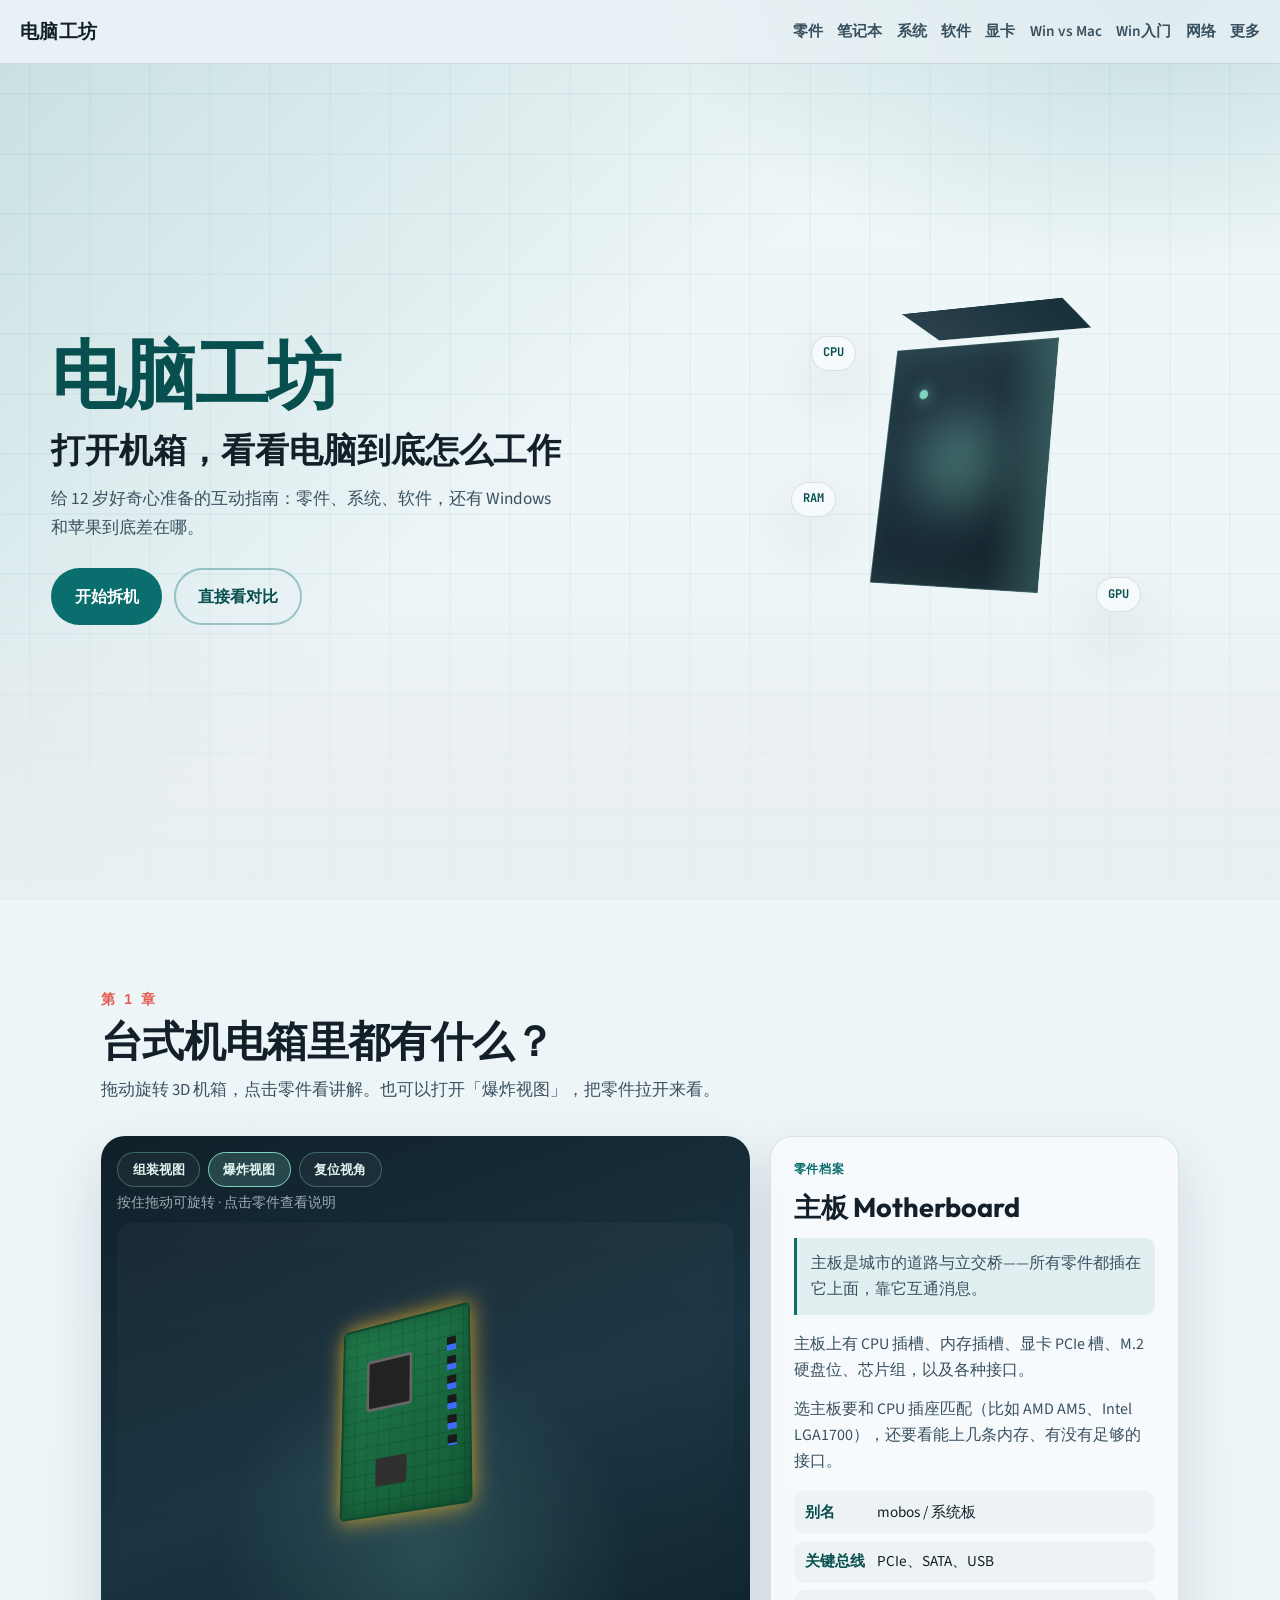
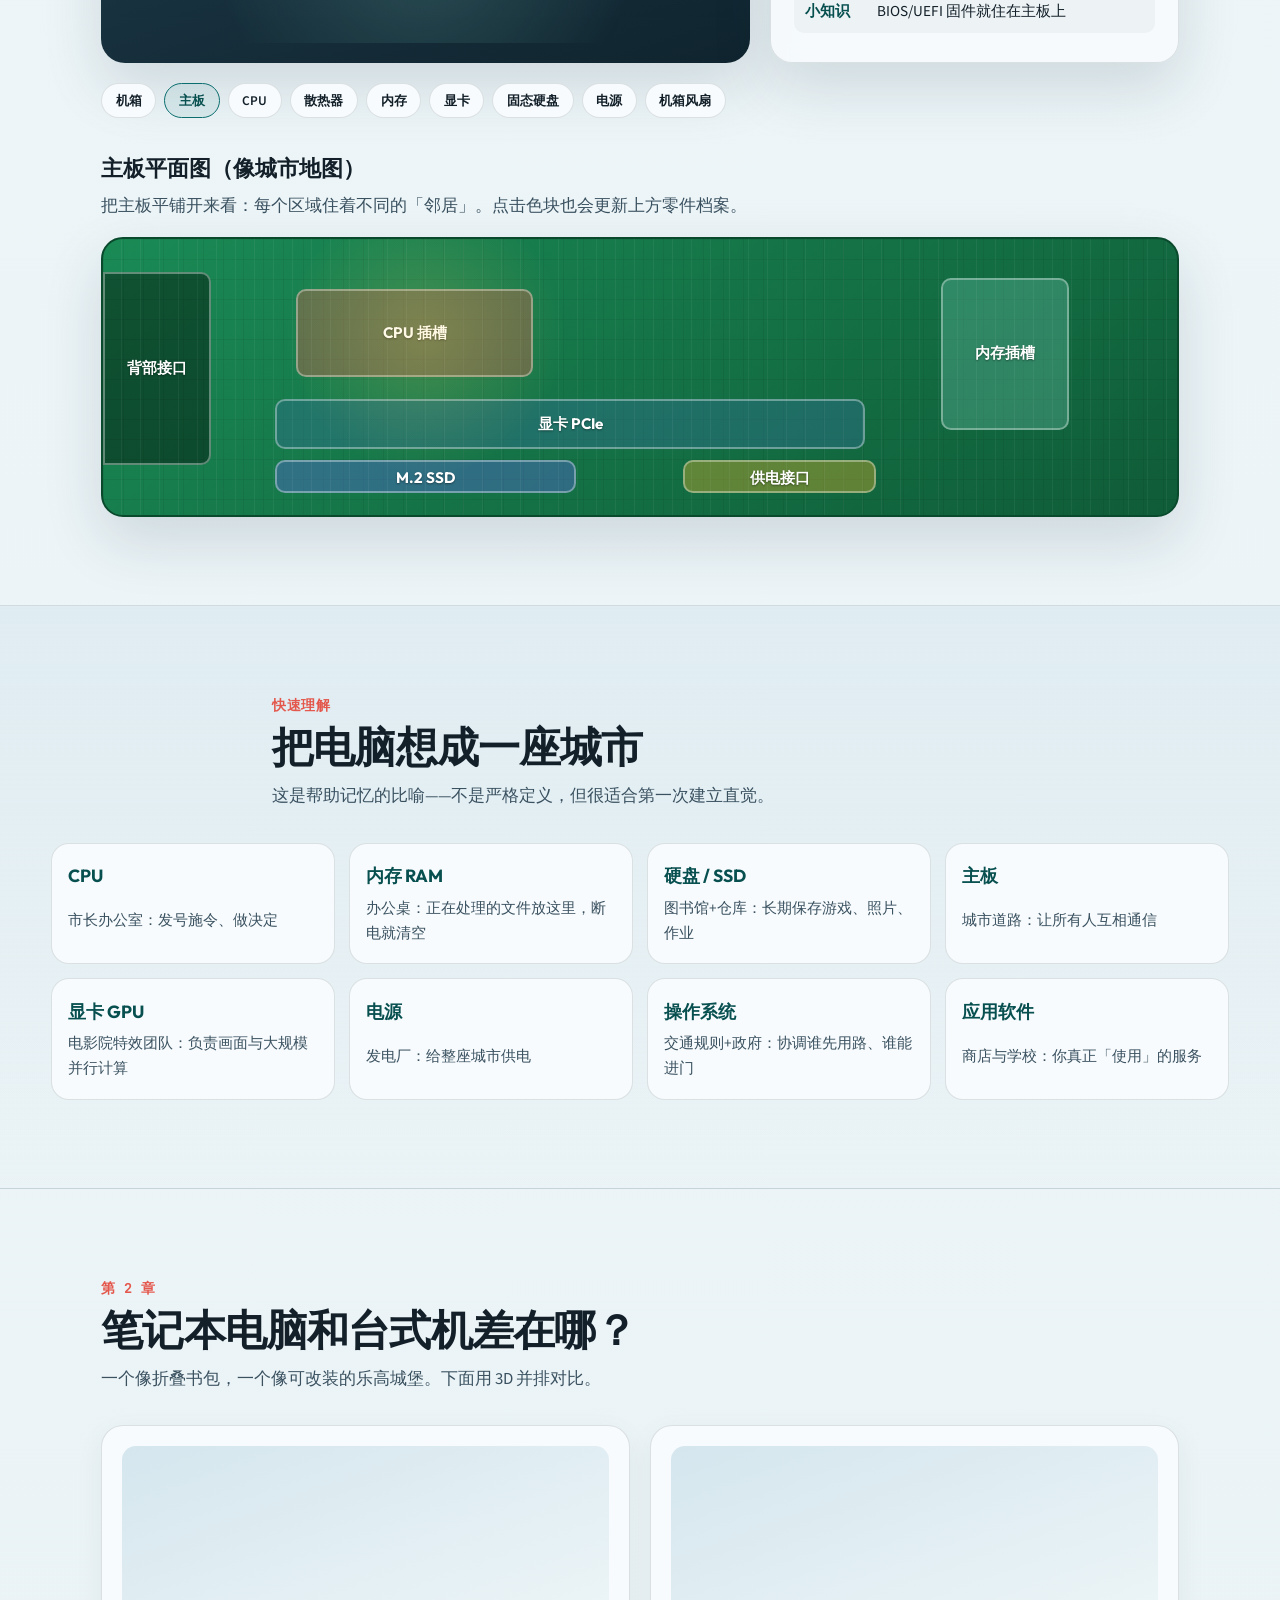
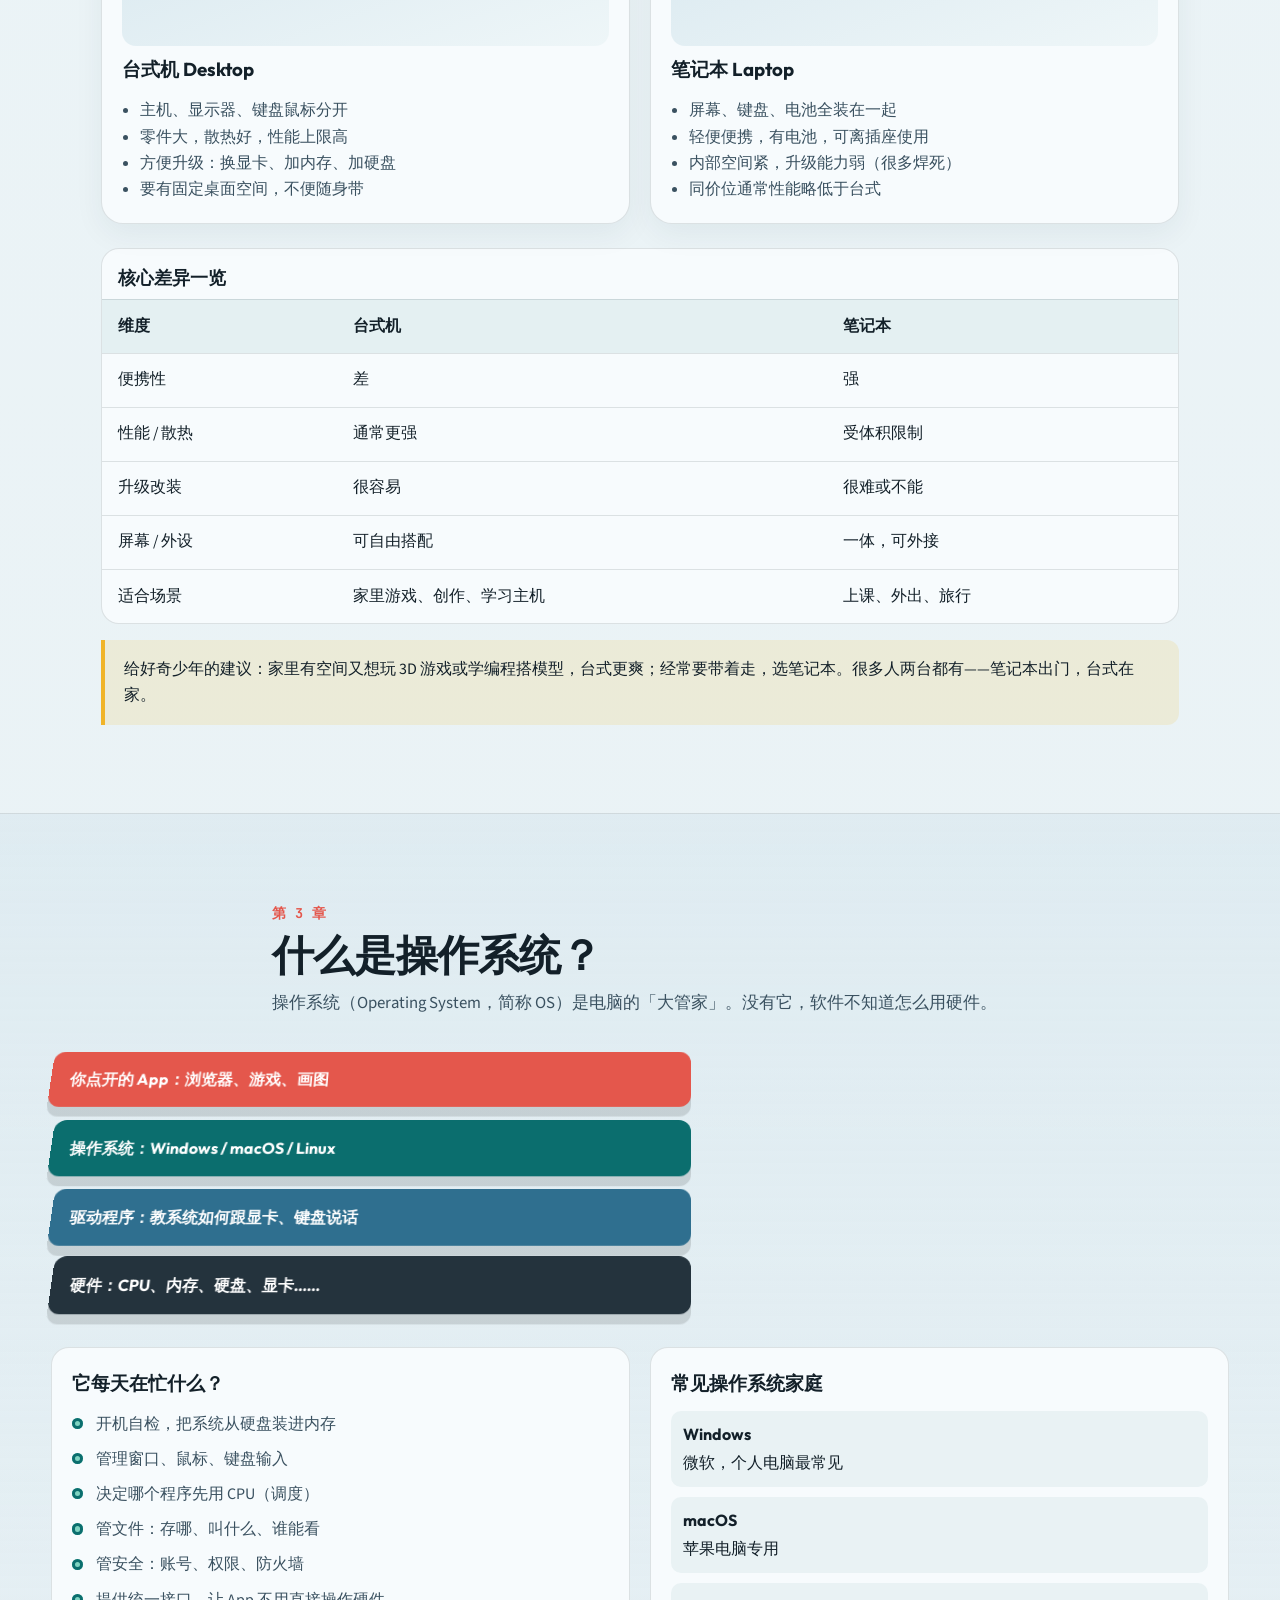
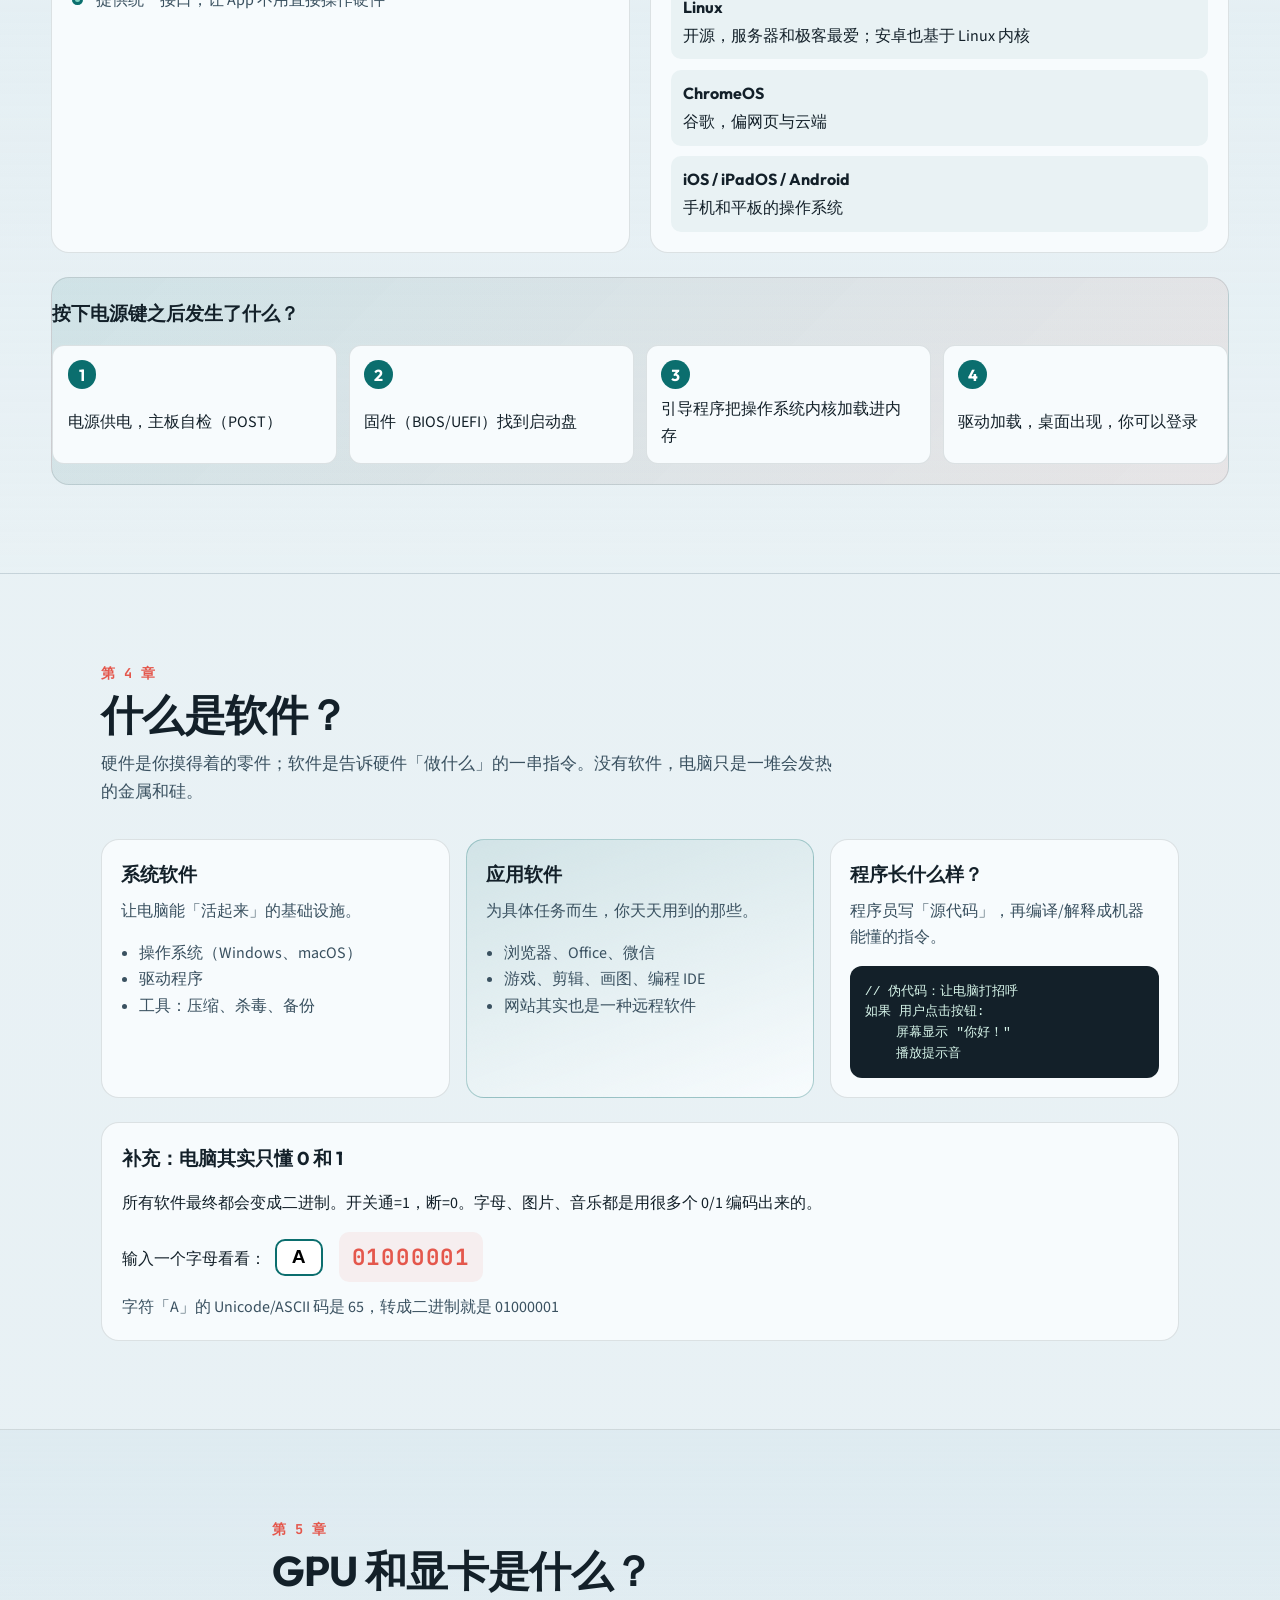
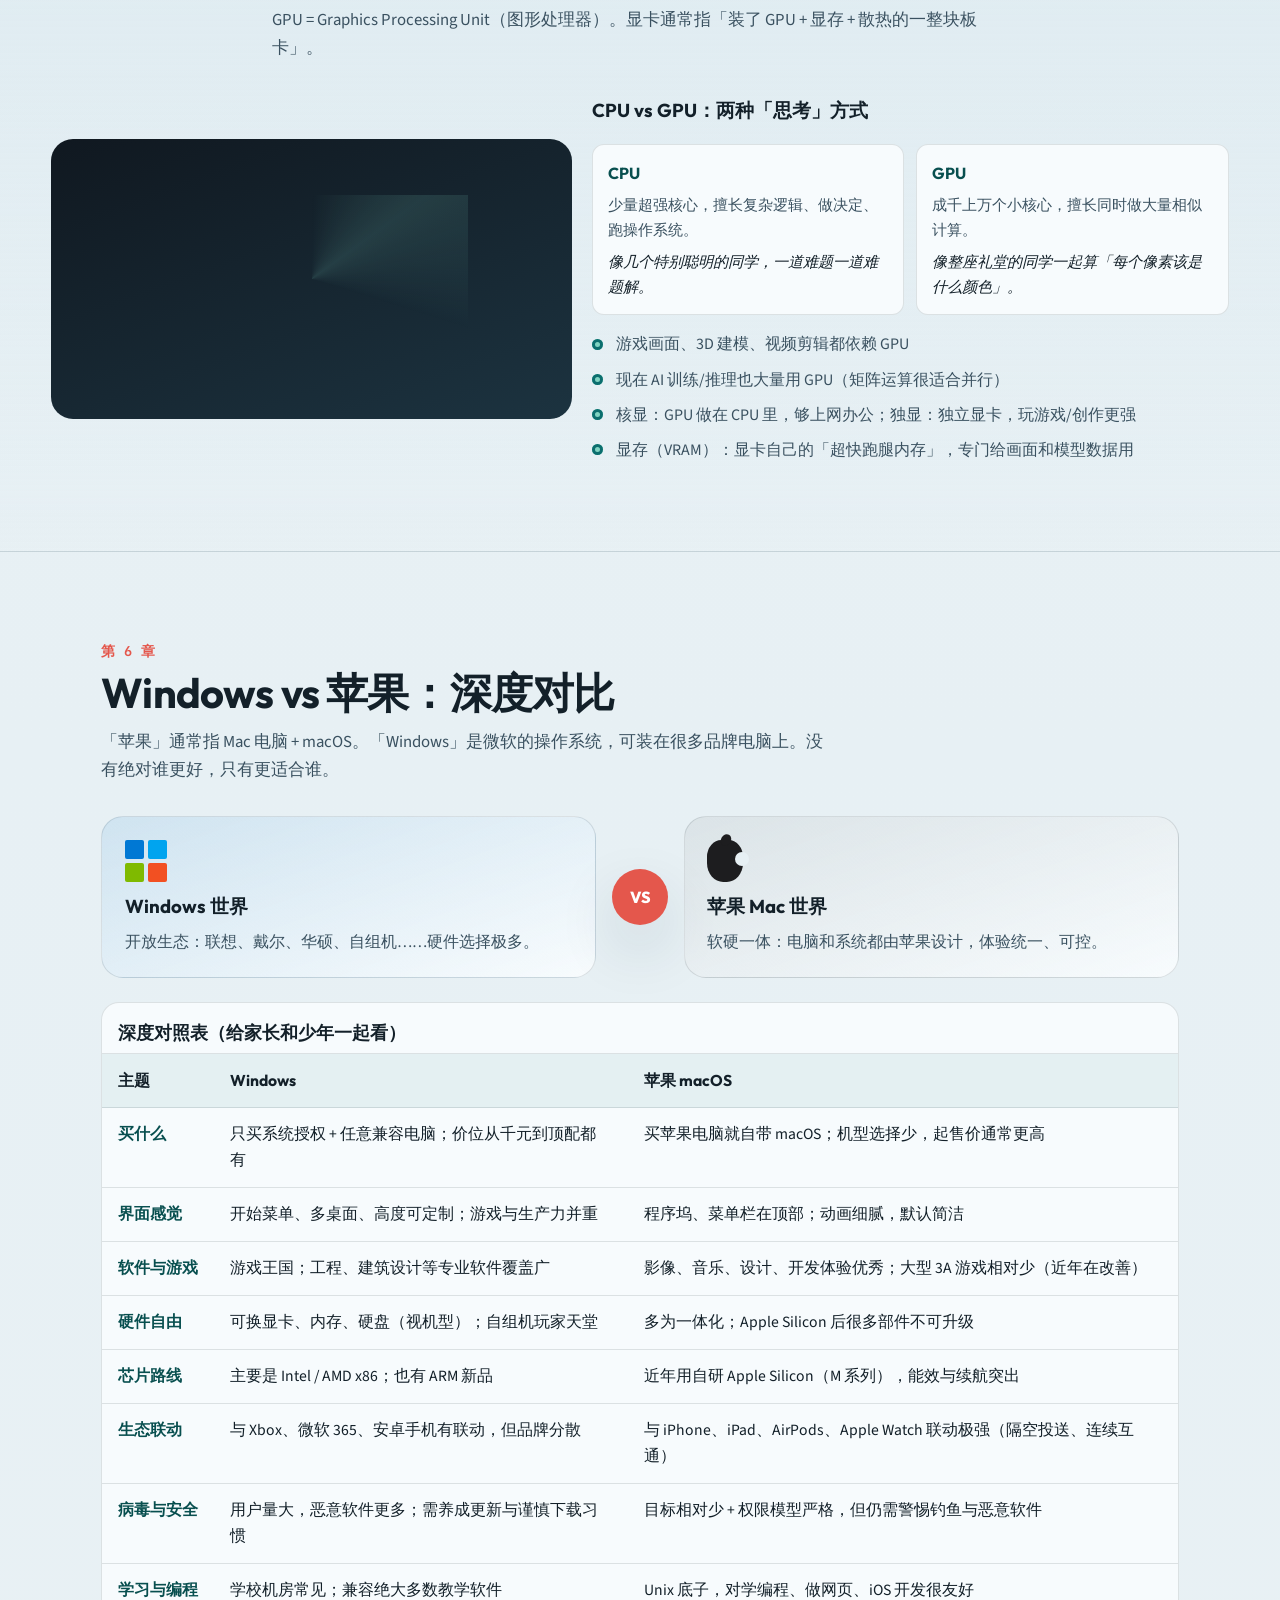
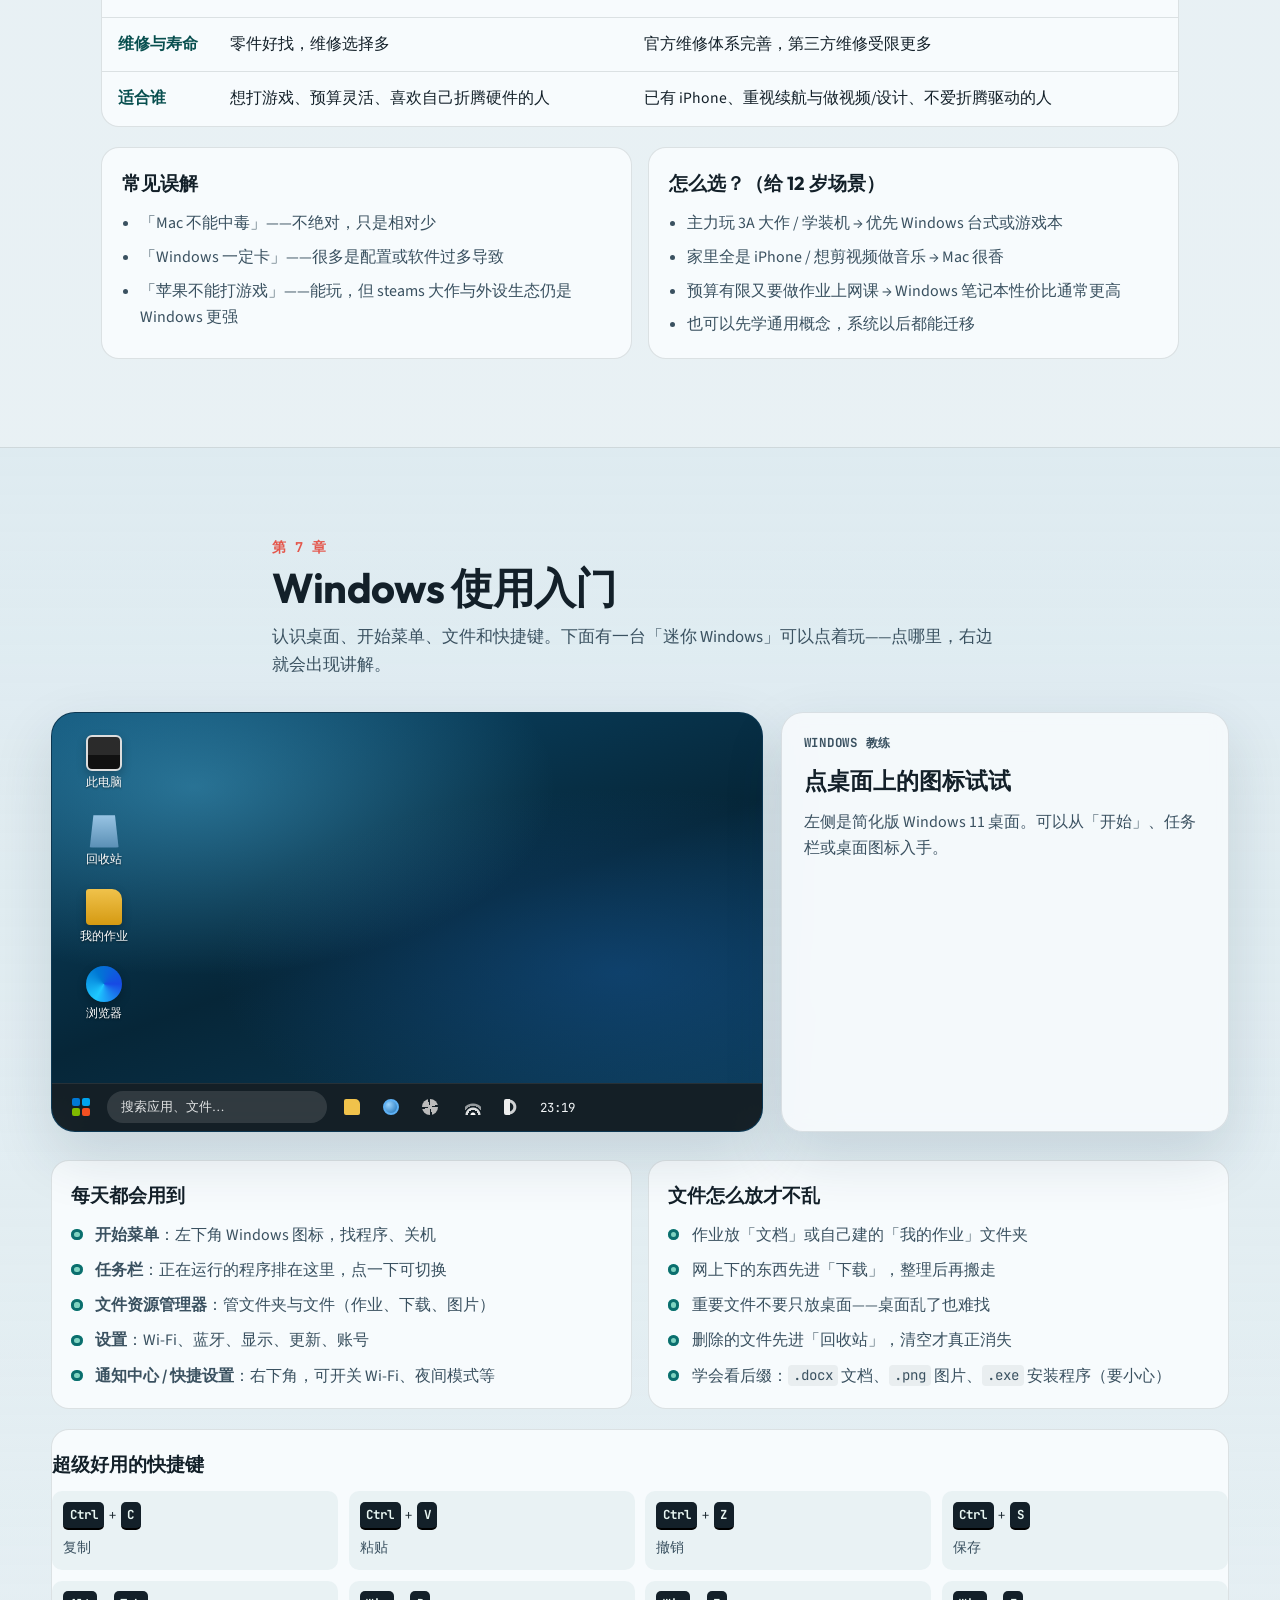
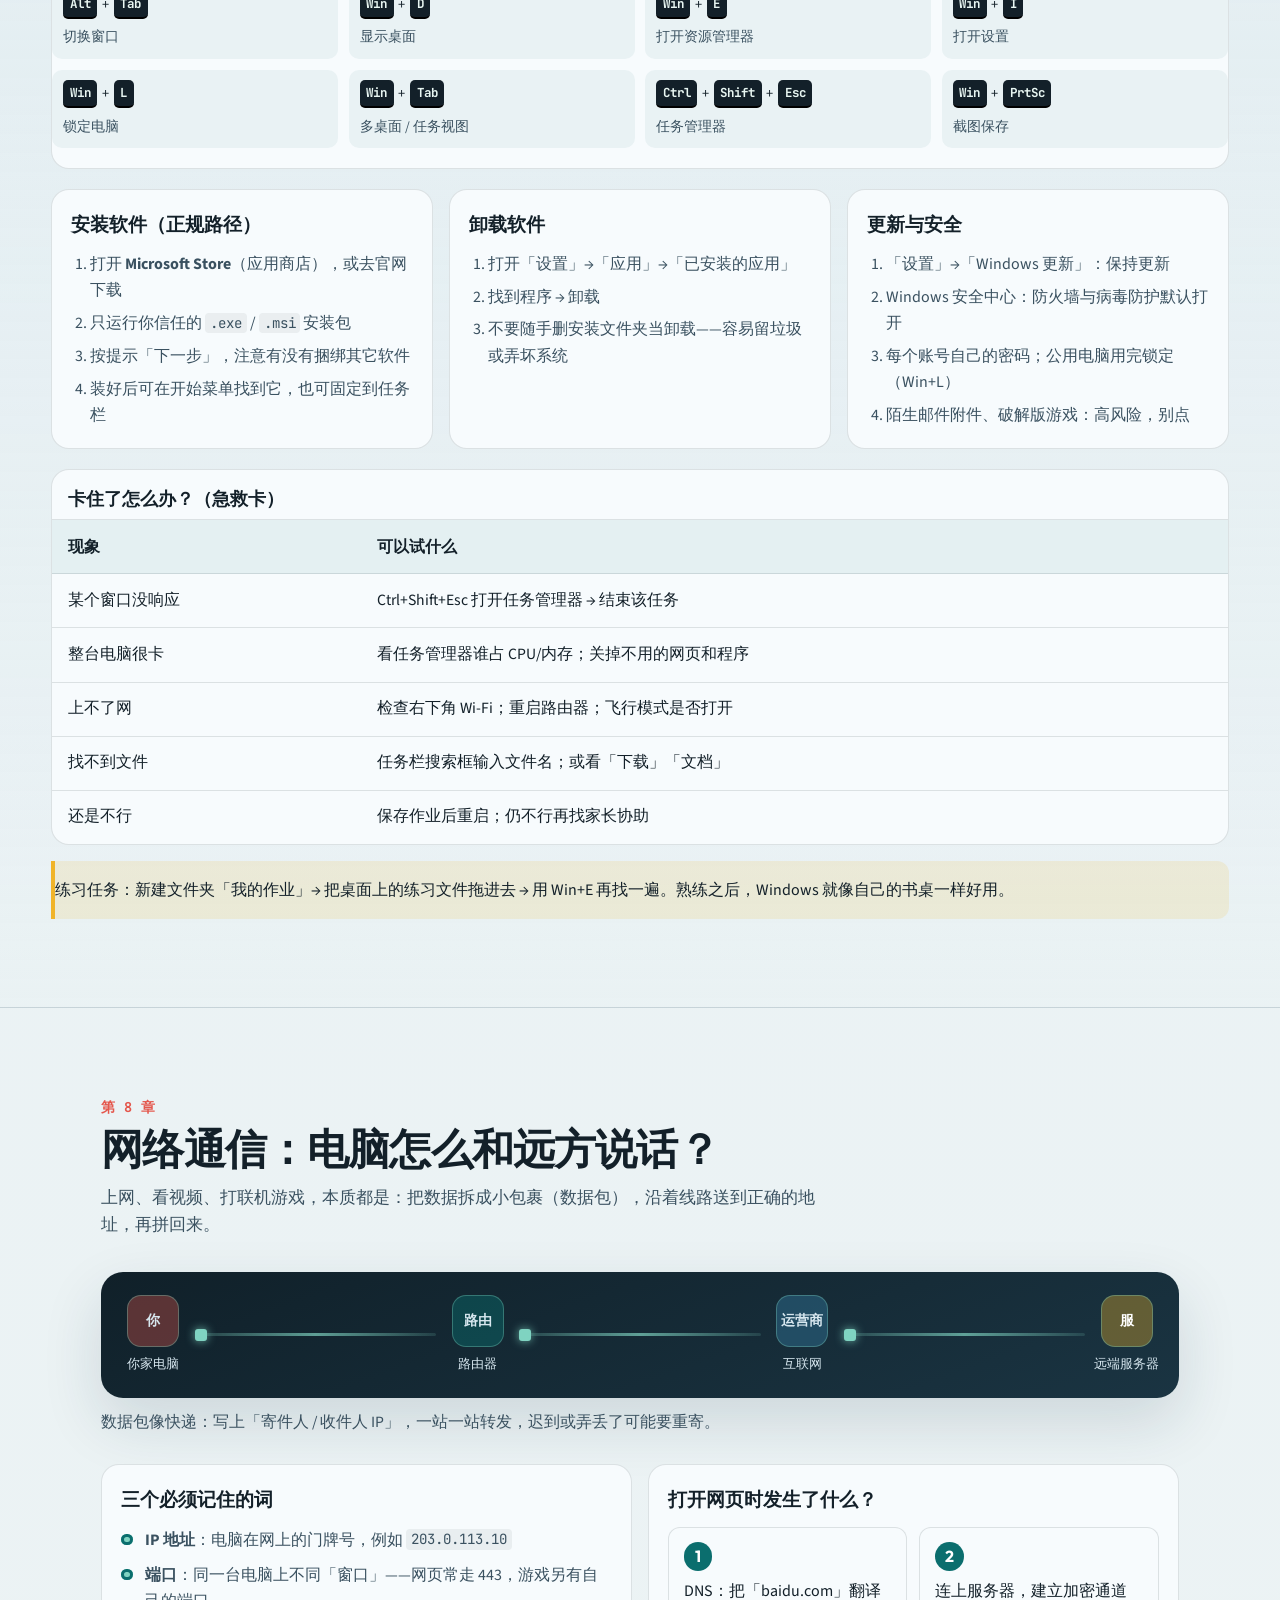
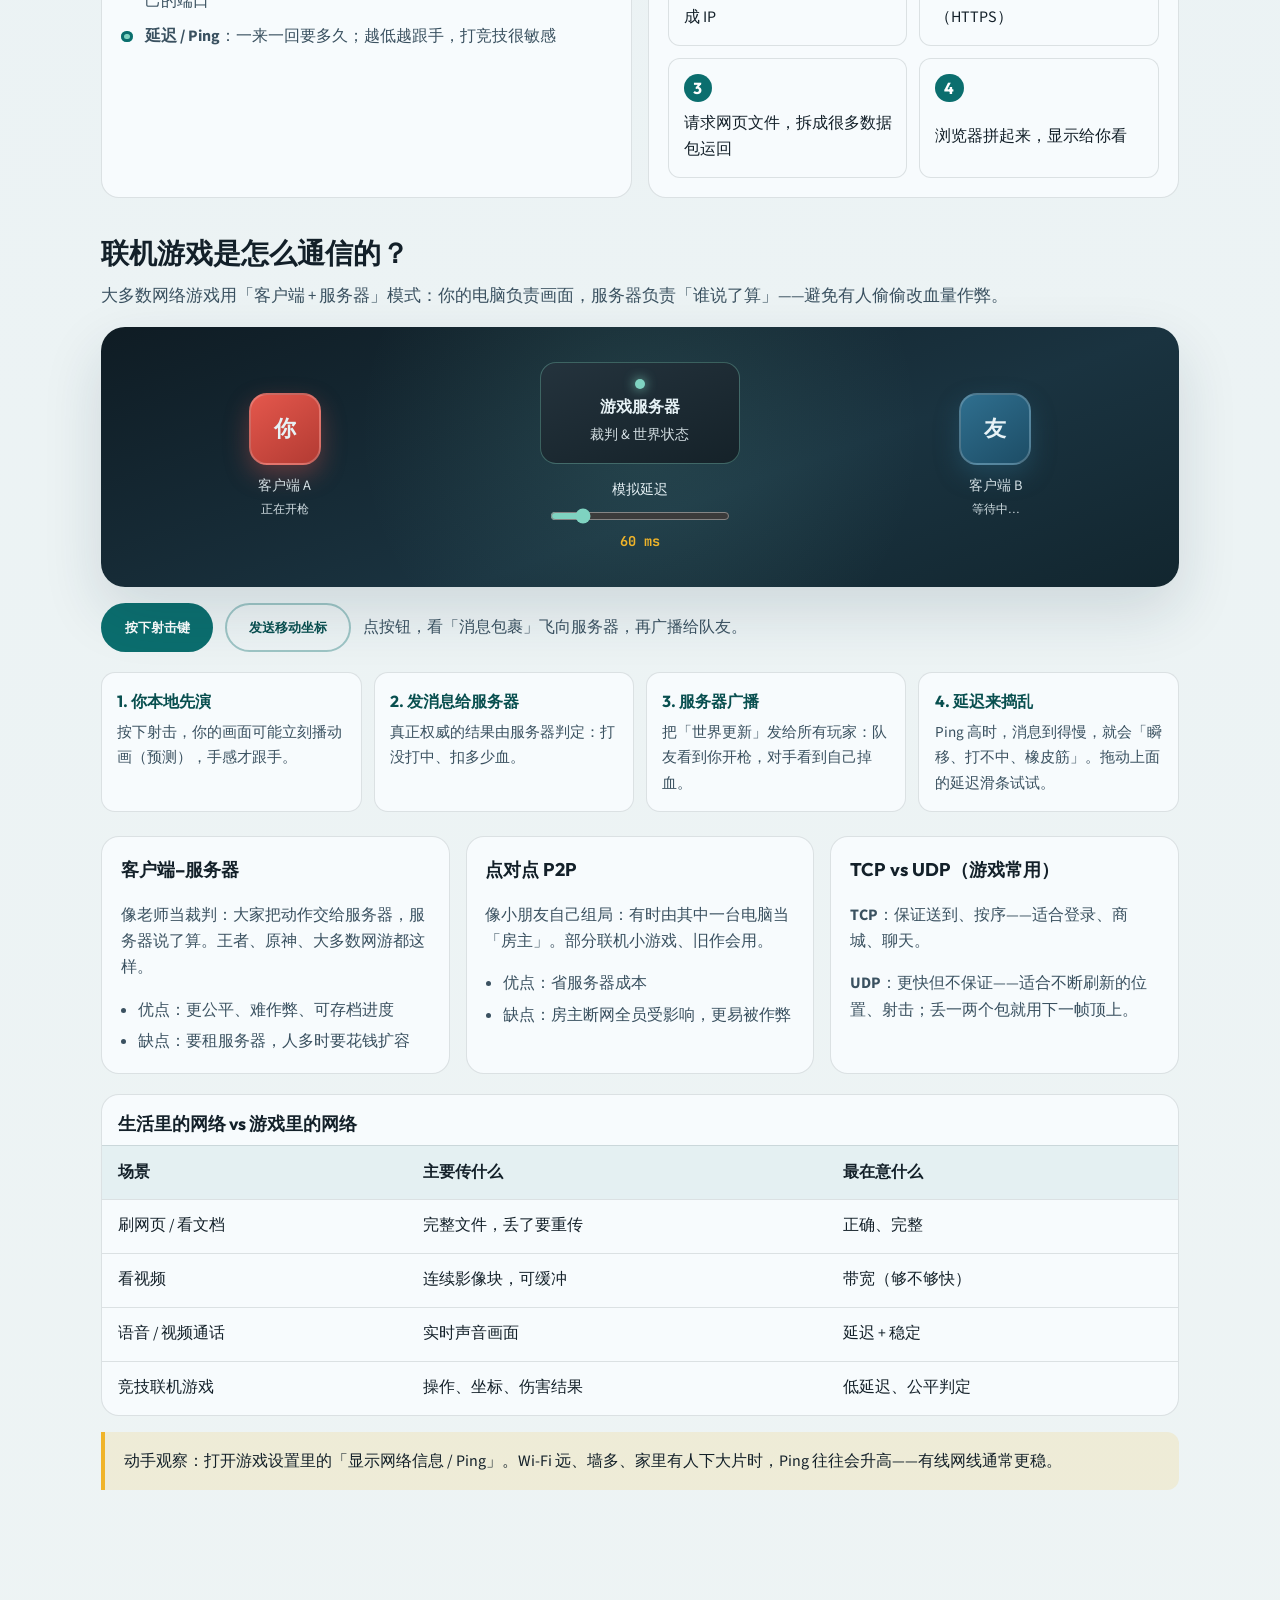
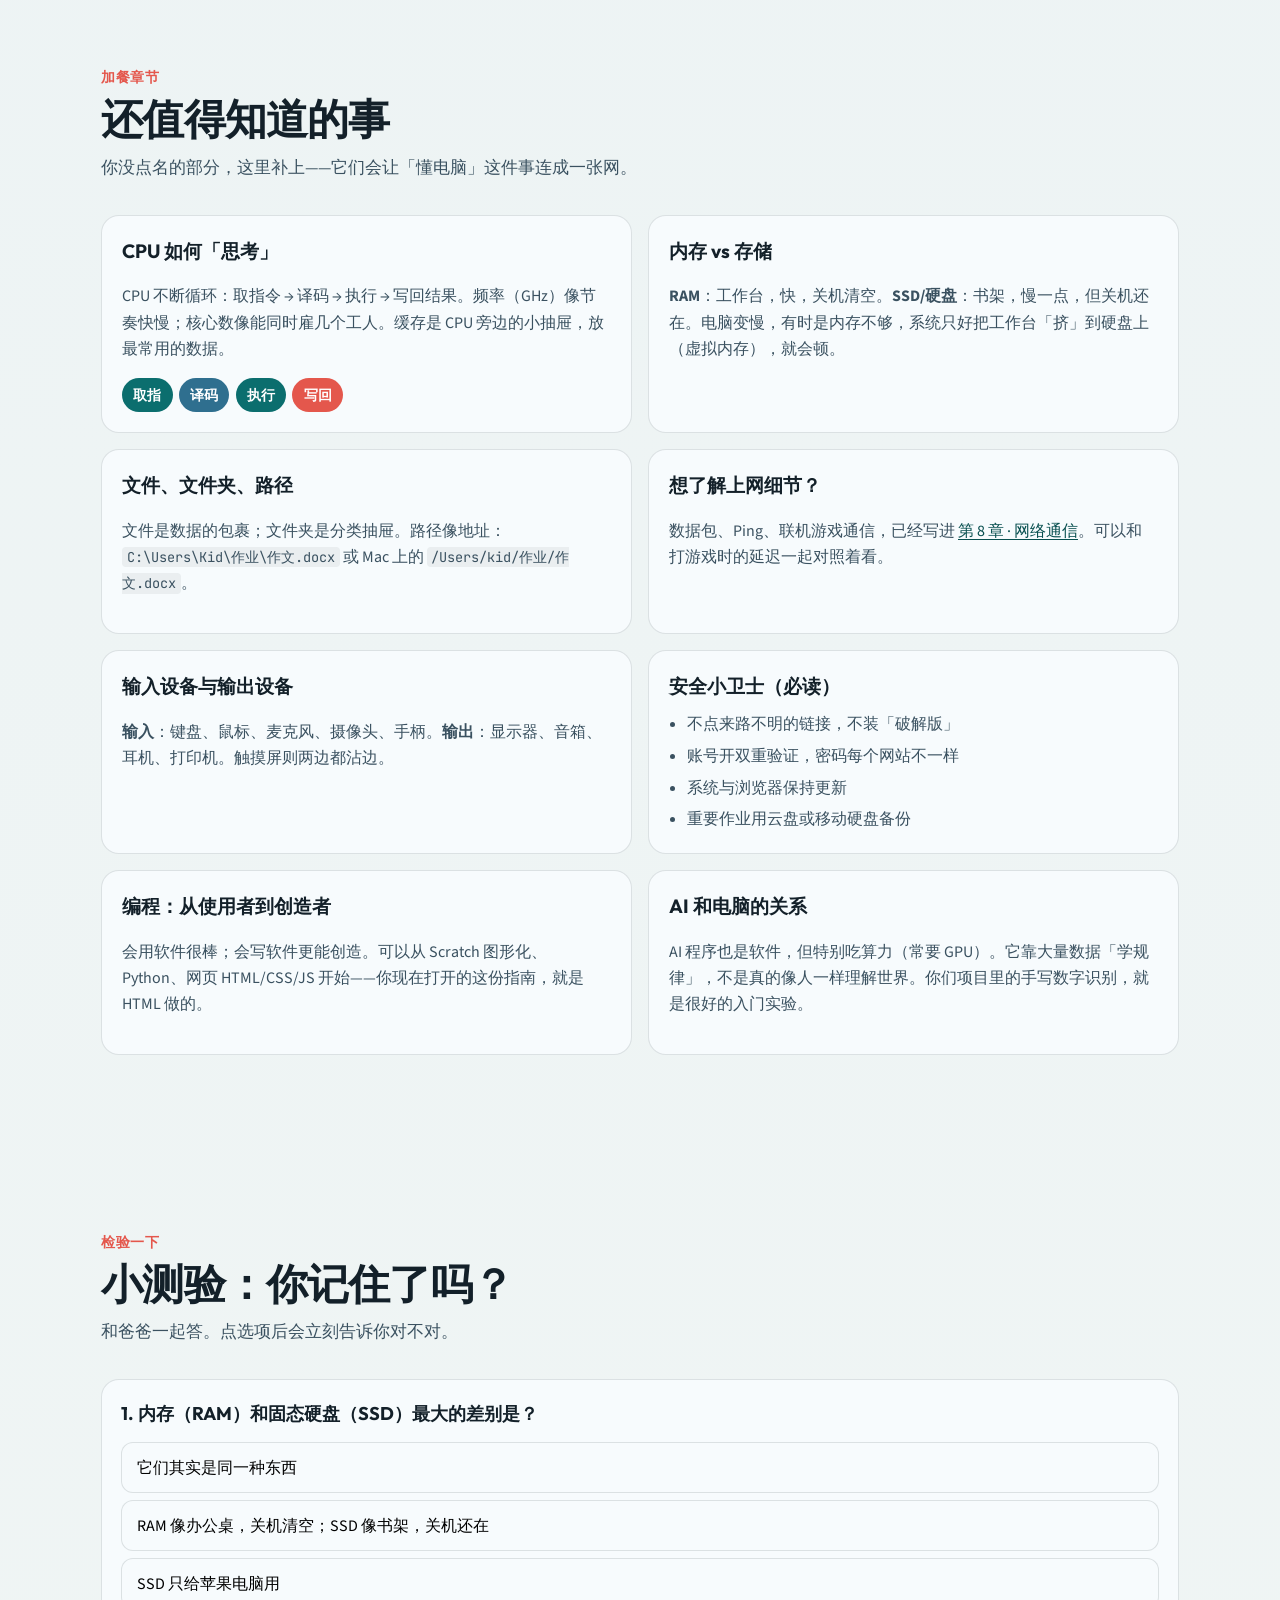
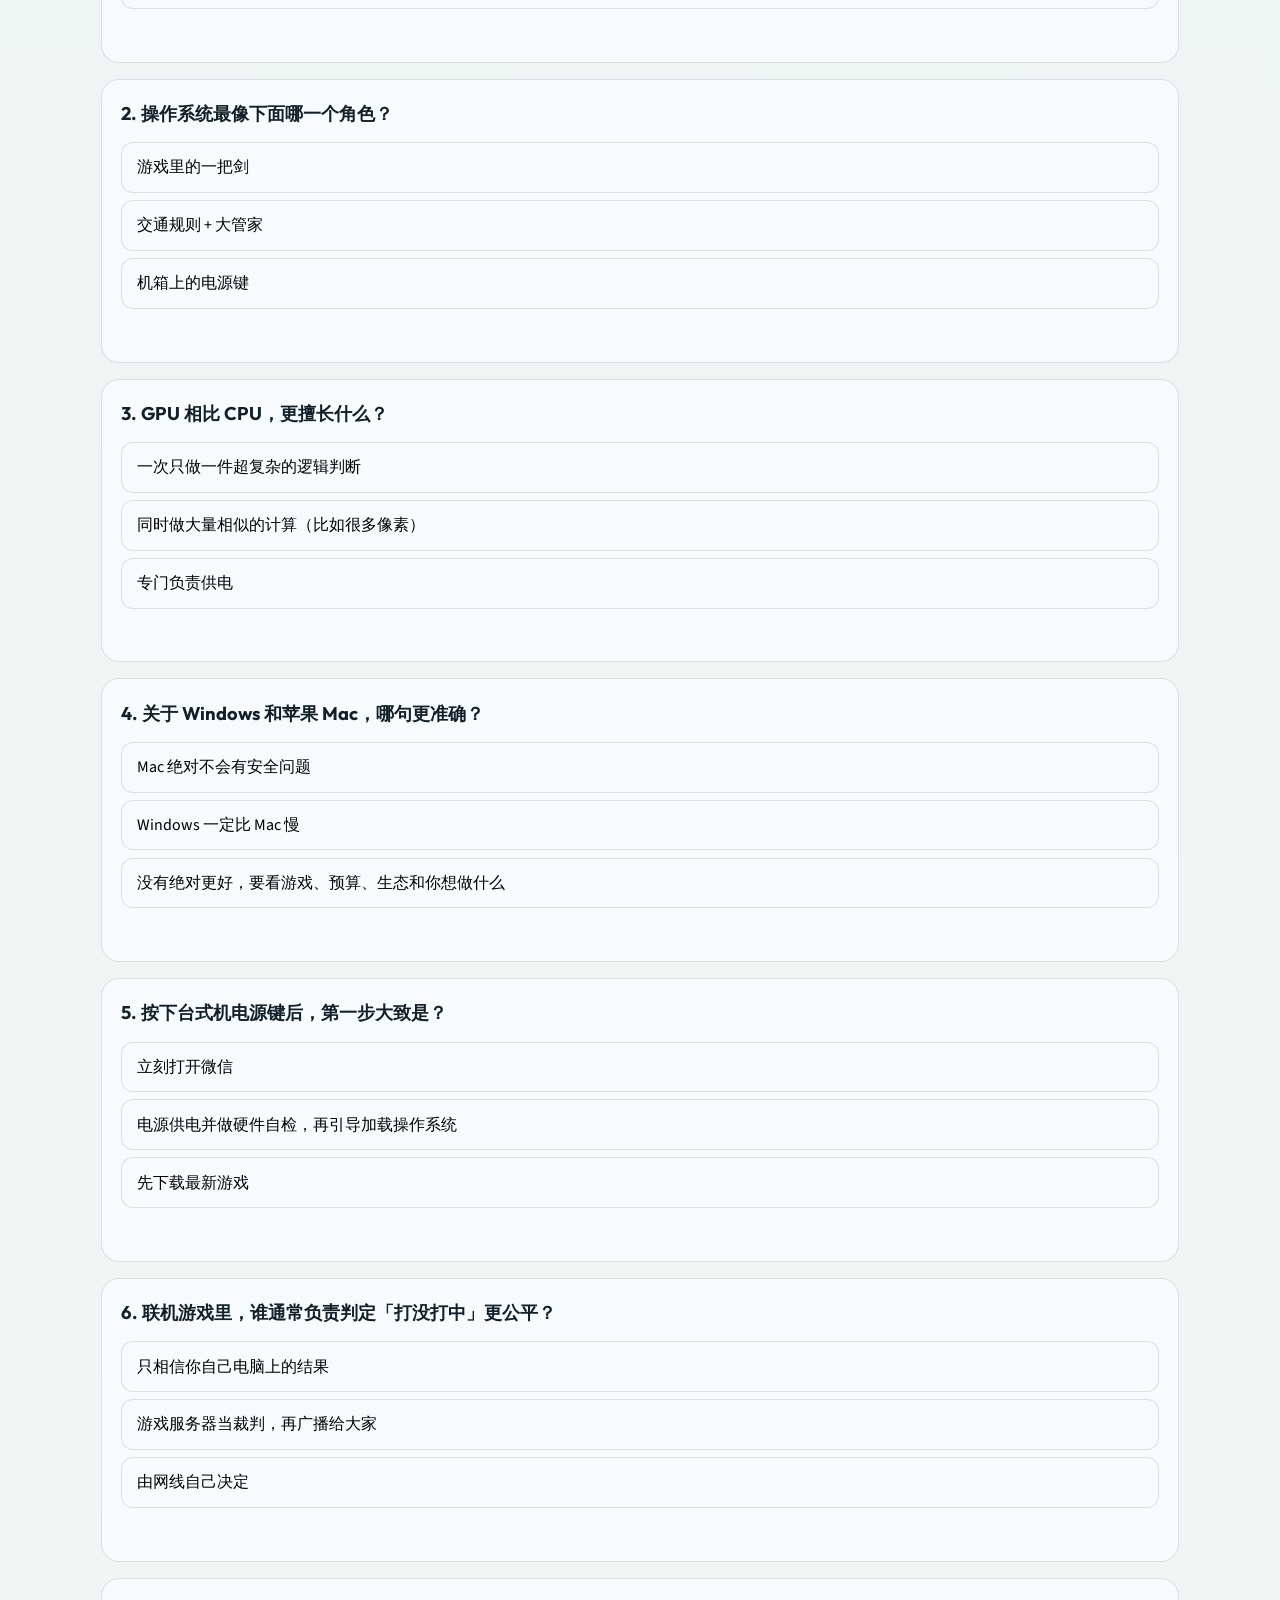
==== commit dcac39f2: "新增第 7 章：Windows 使用入门 加入可点击的迷你桌面示意、文件与设置讲解、常用快捷键、 安装卸载与急救卡；网络章节顺延为第 8 章。  Co-authored-by: chembo <che" ====
--- a/static/computer-guide/index.html
+++ b/static/computer-guide/index.html
@@ -22,6 +22,7 @@
       <a href="#software">软件</a>
       <a href="#gpu">显卡</a>
       <a href="#os-compare">Win vs Mac</a>
+      <a href="#windows">Win入门</a>
       <a href="#network">网络</a>
       <a href="#bonus">更多</a>
     </nav>
@@ -519,10 +520,190 @@
       </div>
     </section>
 
+    <!-- WINDOWS BASICS -->
+    <section class="section section-alt" id="windows">
+      <div class="section-head">
+        <p class="eyebrow">第 7 章</p>
+        <h2>Windows 使用入门</h2>
+        <p class="section-desc">认识桌面、开始菜单、文件和快捷键。下面有一台「迷你 Windows」可以点着玩——点哪里，右边就会出现讲解。</p>
+      </div>
+
+      <div class="win-lab">
+        <div class="win-desktop" id="win-desktop" role="application" aria-label="Windows 桌面示意">
+          <div class="win-wallpaper" aria-hidden="true"></div>
+
+          <div class="win-icons">
+            <button type="button" class="win-icon" data-win="this-pc" aria-label="此电脑">
+              <span class="wi-glyph pc"></span>
+              <span>此电脑</span>
+            </button>
+            <button type="button" class="win-icon" data-win="recycle" aria-label="回收站">
+              <span class="wi-glyph bin"></span>
+              <span>回收站</span>
+            </button>
+            <button type="button" class="win-icon" data-win="folder" aria-label="我的作业">
+              <span class="wi-glyph folder"></span>
+              <span>我的作业</span>
+            </button>
+            <button type="button" class="win-icon" data-win="edge" aria-label="浏览器">
+              <span class="wi-glyph edge"></span>
+              <span>浏览器</span>
+            </button>
+          </div>
+
+          <div class="win-window is-open" id="win-window" data-win-panel="explorer" hidden>
+            <div class="ww-titlebar">
+              <span id="ww-title">文件资源管理器</span>
+              <div class="ww-controls" aria-hidden="true"><i></i><i></i><i></i></div>
+            </div>
+            <div class="ww-body" id="ww-body">
+              <aside class="ww-sidebar">
+                <button type="button" data-win="folder">桌面</button>
+                <button type="button" data-win="downloads">下载</button>
+                <button type="button" data-win="documents">文档</button>
+                <button type="button" data-win="this-pc">此电脑</button>
+              </aside>
+              <div class="ww-files">
+                <button type="button" class="ww-file" data-win="documents"><span class="fi doc"></span>作文.docx</button>
+                <button type="button" class="ww-file" data-win="downloads"><span class="fi zip"></span>安装包.exe</button>
+                <button type="button" class="ww-file" data-win="folder"><span class="fi pic"></span>截图.png</button>
+              </div>
+            </div>
+          </div>
+
+          <div class="win-start" id="win-start" hidden>
+            <p class="ws-label">已固定</p>
+            <div class="ws-apps">
+              <button type="button" data-win="settings">设置</button>
+              <button type="button" data-win="edge">Microsoft Edge</button>
+              <button type="button" data-win="store">Microsoft Store</button>
+              <button type="button" data-win="explorer">文件资源管理器</button>
+              <button type="button" data-win="taskmgr">任务管理器</button>
+            </div>
+            <button type="button" class="ws-power" data-win="power">电源：睡眠 / 关机 / 重启</button>
+          </div>
+
+          <div class="win-taskbar">
+            <button type="button" class="tb-start" id="tb-start" data-win="start" aria-label="开始菜单" title="开始">
+              <span class="win-squares mini"><i></i><i></i><i></i><i></i></span>
+            </button>
+            <button type="button" class="tb-search" data-win="search" aria-label="搜索">搜索应用、文件…</button>
+            <div class="tb-pins">
+              <button type="button" class="tb-pin" data-win="explorer" title="资源管理器" aria-label="资源管理器"><span class="pin-folder"></span></button>
+              <button type="button" class="tb-pin" data-win="edge" title="浏览器" aria-label="浏览器"><span class="pin-web"></span></button>
+              <button type="button" class="tb-pin" data-win="settings" title="设置" aria-label="设置"><span class="pin-gear"></span></button>
+            </div>
+            <div class="tb-tray">
+              <button type="button" class="tb-pin" data-win="wifi" title="网络" aria-label="网络"><span class="pin-wifi"></span></button>
+              <button type="button" class="tb-pin" data-win="sound" title="音量" aria-label="音量"><span class="pin-vol"></span></button>
+              <button type="button" data-win="clock" class="tb-clock" id="tb-clock">12:00</button>
+            </div>
+          </div>
+        </div>
+
+        <aside class="win-coach" id="win-coach" aria-live="polite">
+          <p class="panel-kicker">Windows 教练</p>
+          <h3 id="win-coach-title">点桌面上的图标试试</h3>
+          <div id="win-coach-body">
+            <p>左侧是简化版 Windows 11 桌面。可以从「开始」、任务栏或桌面图标入手。</p>
+          </div>
+          <ul class="part-facts" id="win-coach-facts"></ul>
+        </aside>
+      </div>
+
+      <div class="win-skills">
+        <article>
+          <h3>每天都会用到</h3>
+          <ul class="check-list">
+            <li><strong>开始菜单</strong>：左下角 Windows 图标，找程序、关机</li>
+            <li><strong>任务栏</strong>：正在运行的程序排在这里，点一下可切换</li>
+            <li><strong>文件资源管理器</strong>：管文件夹与文件（作业、下载、图片）</li>
+            <li><strong>设置</strong>：Wi‑Fi、蓝牙、显示、更新、账号</li>
+            <li><strong>通知中心 / 快捷设置</strong>：右下角，可开关 Wi‑Fi、夜间模式等</li>
+          </ul>
+        </article>
+        <article>
+          <h3>文件怎么放才不乱</h3>
+          <ul class="check-list">
+            <li>作业放「文档」或自己建的「我的作业」文件夹</li>
+            <li>网上下的东西先进「下载」，整理后再搬走</li>
+            <li>重要文件不要只放桌面——桌面乱了也难找</li>
+            <li>删除的文件先进「回收站」，清空才真正消失</li>
+            <li>学会看后缀：<code>.docx</code> 文档、<code>.png</code> 图片、<code>.exe</code> 安装程序（要小心）</li>
+          </ul>
+        </article>
+      </div>
+
+      <div class="win-shortcuts">
+        <h3>超级好用的快捷键</h3>
+        <div class="keys-grid">
+          <div><kbd>Ctrl</kbd>+<kbd>C</kbd><span>复制</span></div>
+          <div><kbd>Ctrl</kbd>+<kbd>V</kbd><span>粘贴</span></div>
+          <div><kbd>Ctrl</kbd>+<kbd>Z</kbd><span>撤销</span></div>
+          <div><kbd>Ctrl</kbd>+<kbd>S</kbd><span>保存</span></div>
+          <div><kbd>Alt</kbd>+<kbd>Tab</kbd><span>切换窗口</span></div>
+          <div><kbd>Win</kbd>+<kbd>D</kbd><span>显示桌面</span></div>
+          <div><kbd>Win</kbd>+<kbd>E</kbd><span>打开资源管理器</span></div>
+          <div><kbd>Win</kbd>+<kbd>I</kbd><span>打开设置</span></div>
+          <div><kbd>Win</kbd>+<kbd>L</kbd><span>锁定电脑</span></div>
+          <div><kbd>Win</kbd>+<kbd>Tab</kbd><span>多桌面 / 任务视图</span></div>
+          <div><kbd>Ctrl</kbd>+<kbd>Shift</kbd>+<kbd>Esc</kbd><span>任务管理器</span></div>
+          <div><kbd>Win</kbd>+<kbd>PrtSc</kbd><span>截图保存</span></div>
+        </div>
+      </div>
+
+      <div class="win-howto">
+        <article>
+          <h3>安装软件（正规路径）</h3>
+          <ol>
+            <li>打开 <strong>Microsoft Store</strong>（应用商店），或去官网下载</li>
+            <li>只运行你信任的 <code>.exe</code> / <code>.msi</code> 安装包</li>
+            <li>按提示「下一步」，注意有没有捆绑其它软件</li>
+            <li>装好后可在开始菜单找到它，也可固定到任务栏</li>
+          </ol>
+        </article>
+        <article>
+          <h3>卸载软件</h3>
+          <ol>
+            <li>打开「设置」→「应用」→「已安装的应用」</li>
+            <li>找到程序 → 卸载</li>
+            <li>不要随手删安装文件夹当卸载——容易留垃圾或弄坏系统</li>
+          </ol>
+        </article>
+        <article>
+          <h3>更新与安全</h3>
+          <ol>
+            <li>「设置」→「Windows 更新」：保持更新</li>
+            <li>Windows 安全中心：防火墙与病毒防护默认打开</li>
+            <li>每个账号自己的密码；公用电脑用完锁定（Win+L）</li>
+            <li>陌生邮件附件、破解版游戏：高风险，别点</li>
+          </ol>
+        </article>
+      </div>
+
+      <div class="table-wrap">
+        <table class="compare-table">
+          <caption>卡住了怎么办？（急救卡）</caption>
+          <thead>
+            <tr><th>现象</th><th>可以试什么</th></tr>
+          </thead>
+          <tbody>
+            <tr><td>某个窗口没响应</td><td>Ctrl+Shift+Esc 打开任务管理器 → 结束该任务</td></tr>
+            <tr><td>整台电脑很卡</td><td>看任务管理器谁占 CPU/内存；关掉不用的网页和程序</td></tr>
+            <tr><td>上不了网</td><td>检查右下角 Wi‑Fi；重启路由器；飞行模式是否打开</td></tr>
+            <tr><td>找不到文件</td><td>任务栏搜索框输入文件名；或看「下载」「文档」</td></tr>
+            <tr><td>还是不行</td><td>保存作业后重启；仍不行再找家长协助</td></tr>
+          </tbody>
+        </table>
+      </div>
+
+      <p class="tip-box">练习任务：新建文件夹「我的作业」→ 把桌面上的练习文件拖进去 → 用 Win+E 再找一遍。熟练之后，Windows 就像自己的书桌一样好用。</p>
+    </section>
+
     <!-- NETWORK -->
-    <section class="section section-alt" id="network">
-      <div class="section-head">
-        <p class="eyebrow">第 7 章</p>
+    <section class="section" id="network">
+      <div class="section-head">
+        <p class="eyebrow">第 8 章</p>
         <h2>网络通信：电脑怎么和远方说话？</h2>
         <p class="section-desc">上网、看视频、打联机游戏，本质都是：把数据拆成小包裹（数据包），沿着线路送到正确的地址，再拼回来。</p>
       </div>
@@ -699,7 +880,7 @@
         </article>
         <article class="bonus-card">
           <h3>想了解上网细节？</h3>
-          <p>数据包、Ping、联机游戏通信，已经写进 <a href="#network">第 7 章 · 网络通信</a>。可以和打游戏时的延迟一起对照着看。</p>
+          <p>数据包、Ping、联机游戏通信，已经写进 <a href="#network">第 8 章 · 网络通信</a>。可以和打游戏时的延迟一起对照着看。</p>
         </article>
         <article class="bonus-card">
           <h3>输入设备与输出设备</h3>
@@ -745,7 +926,8 @@
         <li>先玩第 1 章 3D 拆机，建立「零件地图」，不要一上来背名词。</li>
         <li>用「城市比喻」串起来，再回到真实名字。</li>
         <li>打开家里的任务管理器 / 活动监视器，看 CPU、内存占用——把抽象变成屏幕上的数字。</li>
-        <li>打一局联机游戏时打开 Ping 显示，对照第 7 章讲「消息怎么飞」。</li>
+        <li>打开第 7 章迷你 Windows，一起练：建文件夹、用搜索、认快捷键。</li>
+        <li>打一局联机游戏时打开 Ping 显示，对照第 8 章讲「消息怎么飞」。</li>
         <li>对比家里的手机、平板、电脑：都是计算机，只是形态不同。</li>
         <li>若他想继续：装一个 Ubuntu 虚拟机，或一起看机箱（断电！），或回到本仓库的 AI 数字识别项目。</li>
       </ol>
--- a/static/computer-guide/styles.css
+++ b/static/computer-guide/styles.css
@@ -362,7 +362,11 @@
 .section-alt > .game-net,
 .section-alt > .net-modes,
 .section-alt > .table-wrap,
-.section-alt > .tip-box {
+.section-alt > .tip-box,
+.section-alt > .win-lab,
+.section-alt > .win-skills,
+.section-alt > .win-shortcuts,
+.section-alt > .win-howto {
   padding-left: 0;
   padding-right: 0;
 }
@@ -1597,7 +1601,448 @@
   border-left-color: var(--teal);
 }
 
-/* ---------- Network chapter ---------- */
+/* ---------- Windows basics chapter ---------- */
+.win-lab {
+  display: grid;
+  grid-template-columns: 1.35fr 0.85fr;
+  gap: 1.15rem;
+  margin-bottom: 1.75rem;
+  align-items: stretch;
+}
+.win-desktop {
+  position: relative;
+  min-height: 420px;
+  border-radius: calc(var(--radius) + 6px);
+  overflow: hidden;
+  box-shadow: var(--shadow);
+  border: 1px solid rgba(19, 32, 41, 0.2);
+  background: #0b3d5c;
+  color: #f3f6f8;
+  user-select: none;
+}
+.win-wallpaper {
+  position: absolute;
+  inset: 0 0 48px;
+  background:
+    radial-gradient(ellipse at 20% 20%, rgba(80, 180, 220, 0.45), transparent 45%),
+    radial-gradient(ellipse at 80% 70%, rgba(20, 80, 140, 0.55), transparent 50%),
+    linear-gradient(160deg, #0a4a6e, #062638 55%, #0c3a55);
+}
+.win-icons {
+  position: absolute;
+  top: 16px;
+  left: 14px;
+  display: grid;
+  gap: 10px;
+  z-index: 2;
+}
+.win-icon {
+  width: 76px;
+  border: 0;
+  background: transparent;
+  color: white;
+  display: grid;
+  justify-items: center;
+  gap: 4px;
+  padding: 6px 4px;
+  border-radius: 6px;
+  cursor: pointer;
+  font-size: 0.72rem;
+  text-shadow: 0 1px 2px rgba(0, 0, 0, 0.55);
+}
+.win-icon:hover,
+.win-icon.is-active {
+  background: rgba(255, 255, 255, 0.16);
+}
+.wi-glyph {
+  width: 36px;
+  height: 36px;
+  border-radius: 6px;
+  display: block;
+  box-shadow: 0 4px 10px rgba(0, 0, 0, 0.25);
+}
+.wi-glyph.pc {
+  background:
+    linear-gradient(#2b2b2b 0 55%, #111 55% 100%);
+  border: 2px solid #ddd;
+}
+.wi-glyph.bin {
+  background: linear-gradient(180deg, #9ec9e8, #5a8fb5);
+  clip-path: polygon(20% 10%, 80% 10%, 90% 100%, 10% 100%);
+}
+.wi-glyph.folder {
+  background: linear-gradient(180deg, #f0c24b, #d59a12);
+  border-radius: 3px 10px 4px 4px;
+}
+.wi-glyph.edge {
+  background: conic-gradient(from 210deg, #1ec8ff, #0078d4, #174ae4, #1ec8ff);
+  border-radius: 50%;
+}
+
+.win-window {
+  position: absolute;
+  left: 16%;
+  top: 12%;
+  width: min(68%, 420px);
+  height: 58%;
+  background: #f3f3f3;
+  color: #1b1b1b;
+  border-radius: 10px;
+  overflow: hidden;
+  z-index: 4;
+  box-shadow: 0 18px 40px rgba(0, 0, 0, 0.35);
+  display: flex;
+  flex-direction: column;
+  border: 1px solid rgba(0, 0, 0, 0.12);
+}
+.win-window[hidden] { display: none !important; }
+.ww-titlebar {
+  display: flex;
+  align-items: center;
+  justify-content: space-between;
+  padding: 0.45rem 0.7rem;
+  background: #ffffff;
+  font-size: 0.85rem;
+  font-weight: 600;
+  border-bottom: 1px solid #e5e5e5;
+}
+.ww-controls {
+  display: flex;
+  gap: 6px;
+}
+.ww-controls i {
+  width: 12px;
+  height: 12px;
+  border-radius: 50%;
+  background: #ddd;
+  display: block;
+}
+.ww-controls i:nth-child(1) { background: #ff605c; }
+.ww-controls i:nth-child(2) { background: #ffbd44; }
+.ww-controls i:nth-child(3) { background: #00ca4e; }
+.ww-body {
+  display: grid;
+  grid-template-columns: 110px 1fr;
+  flex: 1;
+  min-height: 0;
+}
+.ww-sidebar {
+  background: #ebebeb;
+  padding: 0.5rem;
+  display: grid;
+  align-content: start;
+  gap: 0.3rem;
+}
+.ww-sidebar button {
+  border: 0;
+  background: transparent;
+  text-align: left;
+  padding: 0.4rem 0.45rem;
+  border-radius: 6px;
+  cursor: pointer;
+  font: inherit;
+  font-size: 0.8rem;
+}
+.ww-sidebar button:hover { background: #dfeaf5; }
+.ww-files {
+  padding: 0.7rem;
+  display: grid;
+  align-content: start;
+  gap: 0.4rem;
+  background: #fff;
+}
+.ww-file {
+  display: flex;
+  align-items: center;
+  gap: 0.5rem;
+  border: 0;
+  background: transparent;
+  padding: 0.4rem 0.5rem;
+  border-radius: 6px;
+  cursor: pointer;
+  font: inherit;
+  font-size: 0.85rem;
+  text-align: left;
+}
+.ww-file:hover { background: #e8f2fb; }
+.fi {
+  width: 18px;
+  height: 18px;
+  border-radius: 3px;
+  display: inline-block;
+}
+.fi.doc { background: #2b579a; }
+.fi.zip { background: #c43e1c; }
+.fi.pic { background: #0b6e6e; }
+
+.win-start {
+  position: absolute;
+  left: 12px;
+  bottom: 56px;
+  width: min(280px, 70%);
+  background: rgba(32, 32, 32, 0.92);
+  backdrop-filter: blur(12px);
+  border-radius: 12px;
+  padding: 0.85rem;
+  z-index: 5;
+  border: 1px solid rgba(255, 255, 255, 0.08);
+  box-shadow: 0 16px 40px rgba(0, 0, 0, 0.4);
+}
+.win-start[hidden] { display: none !important; }
+.ws-label {
+  margin: 0 0 0.45rem;
+  font-size: 0.75rem;
+  opacity: 0.7;
+}
+.ws-apps {
+  display: grid;
+  gap: 0.3rem;
+}
+.ws-apps button,
+.ws-power {
+  border: 0;
+  background: rgba(255, 255, 255, 0.06);
+  color: #f3f6f8;
+  text-align: left;
+  padding: 0.55rem 0.65rem;
+  border-radius: 8px;
+  cursor: pointer;
+  font: inherit;
+  font-size: 0.88rem;
+}
+.ws-apps button:hover,
+.ws-power:hover {
+  background: rgba(255, 255, 255, 0.14);
+}
+.ws-power {
+  margin-top: 0.55rem;
+  width: 100%;
+  border: 1px solid rgba(255, 255, 255, 0.12);
+}
+
+.win-taskbar {
+  position: absolute;
+  left: 0;
+  right: 0;
+  bottom: 0;
+  height: 48px;
+  display: flex;
+  align-items: center;
+  gap: 0.4rem;
+  padding: 0 0.55rem;
+  background: rgba(24, 24, 24, 0.78);
+  backdrop-filter: blur(16px);
+  z-index: 6;
+  border-top: 1px solid rgba(255, 255, 255, 0.08);
+}
+.tb-start {
+  width: 40px;
+  height: 36px;
+  border: 0;
+  border-radius: 8px;
+  background: transparent;
+  display: grid;
+  place-items: center;
+  cursor: pointer;
+}
+.tb-start:hover,
+.tb-start.is-open {
+  background: rgba(255, 255, 255, 0.12);
+}
+.win-squares.mini {
+  width: 18px;
+  height: 18px;
+  gap: 2px;
+}
+.tb-search {
+  flex: 1;
+  max-width: 220px;
+  height: 32px;
+  border: 0;
+  border-radius: 16px;
+  background: rgba(255, 255, 255, 0.12);
+  color: rgba(255, 255, 255, 0.85);
+  text-align: left;
+  padding: 0 0.85rem;
+  cursor: pointer;
+  font: inherit;
+  font-size: 0.8rem;
+}
+.tb-pins,
+.tb-tray {
+  display: flex;
+  align-items: center;
+  gap: 0.2rem;
+}
+.tb-pin {
+  width: 36px;
+  height: 34px;
+  border: 0;
+  border-radius: 8px;
+  background: transparent;
+  cursor: pointer;
+  display: grid;
+  place-items: center;
+}
+.tb-pin:hover { background: rgba(255, 255, 255, 0.12); }
+.pin-folder,
+.pin-web,
+.pin-gear,
+.pin-wifi,
+.pin-vol {
+  width: 16px;
+  height: 16px;
+  display: block;
+}
+.pin-folder { background: #f0c24b; border-radius: 2px 5px 2px 2px; }
+.pin-web {
+  border: 2px solid #5eb1f5;
+  border-radius: 50%;
+  box-shadow: inset 0 0 0 2px transparent;
+  background: radial-gradient(circle at 30% 30%, #9ad4ff, #1a6fb5);
+}
+.pin-gear {
+  background: conic-gradient(#bbb 0 20%, transparent 20% 25%, #bbb 25% 45%, transparent 45% 50%, #bbb 50% 70%, transparent 70% 75%, #bbb 75% 95%, transparent 95% 100%);
+  border-radius: 50%;
+}
+.pin-wifi {
+  background: radial-gradient(circle at 50% 100%, #fff 0 2px, transparent 3px),
+    radial-gradient(circle at 50% 100%, transparent 0 5px, rgba(255,255,255,0.85) 5px 7px, transparent 8px),
+    radial-gradient(circle at 50% 100%, transparent 0 9px, rgba(255,255,255,0.55) 9px 11px, transparent 12px);
+}
+.pin-vol {
+  background: linear-gradient(90deg, #eee 0 40%, transparent 40%),
+    radial-gradient(circle at 30% 50%, transparent 0 4px, rgba(255,255,255,0.8) 5px 7px, transparent 8px);
+  border-radius: 2px;
+}
+.tb-clock {
+  border: 0;
+  background: transparent;
+  color: #f3f6f8;
+  font-family: var(--font-mono);
+  font-size: 0.78rem;
+  padding: 0.35rem 0.45rem;
+  border-radius: 6px;
+  cursor: pointer;
+}
+.tb-clock:hover { background: rgba(255, 255, 255, 0.12); }
+
+.win-coach {
+  background: var(--panel);
+  border: 1px solid var(--line);
+  border-radius: calc(var(--radius) + 4px);
+  padding: 1.25rem 1.35rem;
+  box-shadow: var(--shadow);
+  backdrop-filter: blur(8px);
+}
+.win-coach h3 {
+  font-family: var(--font-display);
+  font-size: 1.45rem;
+  margin: 0.35rem 0 0.55rem;
+}
+.win-coach p { color: var(--ink-soft); margin: 0 0 0.55rem; }
+
+.win-skills {
+  display: grid;
+  grid-template-columns: 1fr 1fr;
+  gap: 1rem;
+  margin-bottom: 1.25rem;
+}
+.win-skills article,
+.win-howto article {
+  background: var(--white);
+  border: 1px solid var(--line);
+  border-radius: var(--radius);
+  padding: 1.2rem;
+}
+.win-skills h3,
+.win-howto h3,
+.win-shortcuts h3 {
+  font-family: var(--font-display);
+  margin: 0 0 0.7rem;
+}
+.win-skills code {
+  font-family: var(--font-mono);
+  font-size: 0.88em;
+  background: rgba(19, 32, 41, 0.06);
+  padding: 0.1em 0.35em;
+  border-radius: 4px;
+}
+
+.win-shortcuts {
+  background: var(--white);
+  border: 1px solid var(--line);
+  border-radius: var(--radius);
+  padding: 1.2rem;
+  margin-bottom: 1.25rem;
+}
+.keys-grid {
+  display: grid;
+  grid-template-columns: repeat(4, 1fr);
+  gap: 0.65rem;
+}
+.keys-grid > div {
+  display: flex;
+  flex-wrap: wrap;
+  align-items: center;
+  gap: 0.3rem;
+  padding: 0.65rem 0.7rem;
+  background: rgba(11, 110, 110, 0.06);
+  border-radius: 10px;
+  font-size: 0.9rem;
+}
+.keys-grid span {
+  width: 100%;
+  color: var(--ink-soft);
+  font-size: 0.85rem;
+  margin-top: 0.15rem;
+}
+kbd {
+  font-family: var(--font-mono);
+  font-size: 0.78rem;
+  font-weight: 700;
+  background: #132029;
+  color: #e8f6f2;
+  padding: 0.18rem 0.4rem;
+  border-radius: 5px;
+  border-bottom: 2px solid #000;
+}
+
+.win-howto {
+  display: grid;
+  grid-template-columns: repeat(3, 1fr);
+  gap: 1rem;
+  margin-bottom: 1.25rem;
+}
+.win-howto ol {
+  margin: 0;
+  padding-left: 1.15rem;
+  color: var(--ink-soft);
+  display: grid;
+  gap: 0.4rem;
+}
+.win-howto code {
+  font-family: var(--font-mono);
+  font-size: 0.88em;
+  background: rgba(19, 32, 41, 0.06);
+  padding: 0.1em 0.35em;
+  border-radius: 4px;
+}
+
+@media (max-width: 960px) {
+  .win-lab,
+  .win-skills,
+  .win-howto {
+    grid-template-columns: 1fr;
+  }
+  .keys-grid {
+    grid-template-columns: 1fr 1fr;
+  }
+  .win-window {
+    left: 8%;
+    width: 84%;
+  }
+}
 .section-head.compact {
   margin-bottom: 1rem;
   max-width: none;
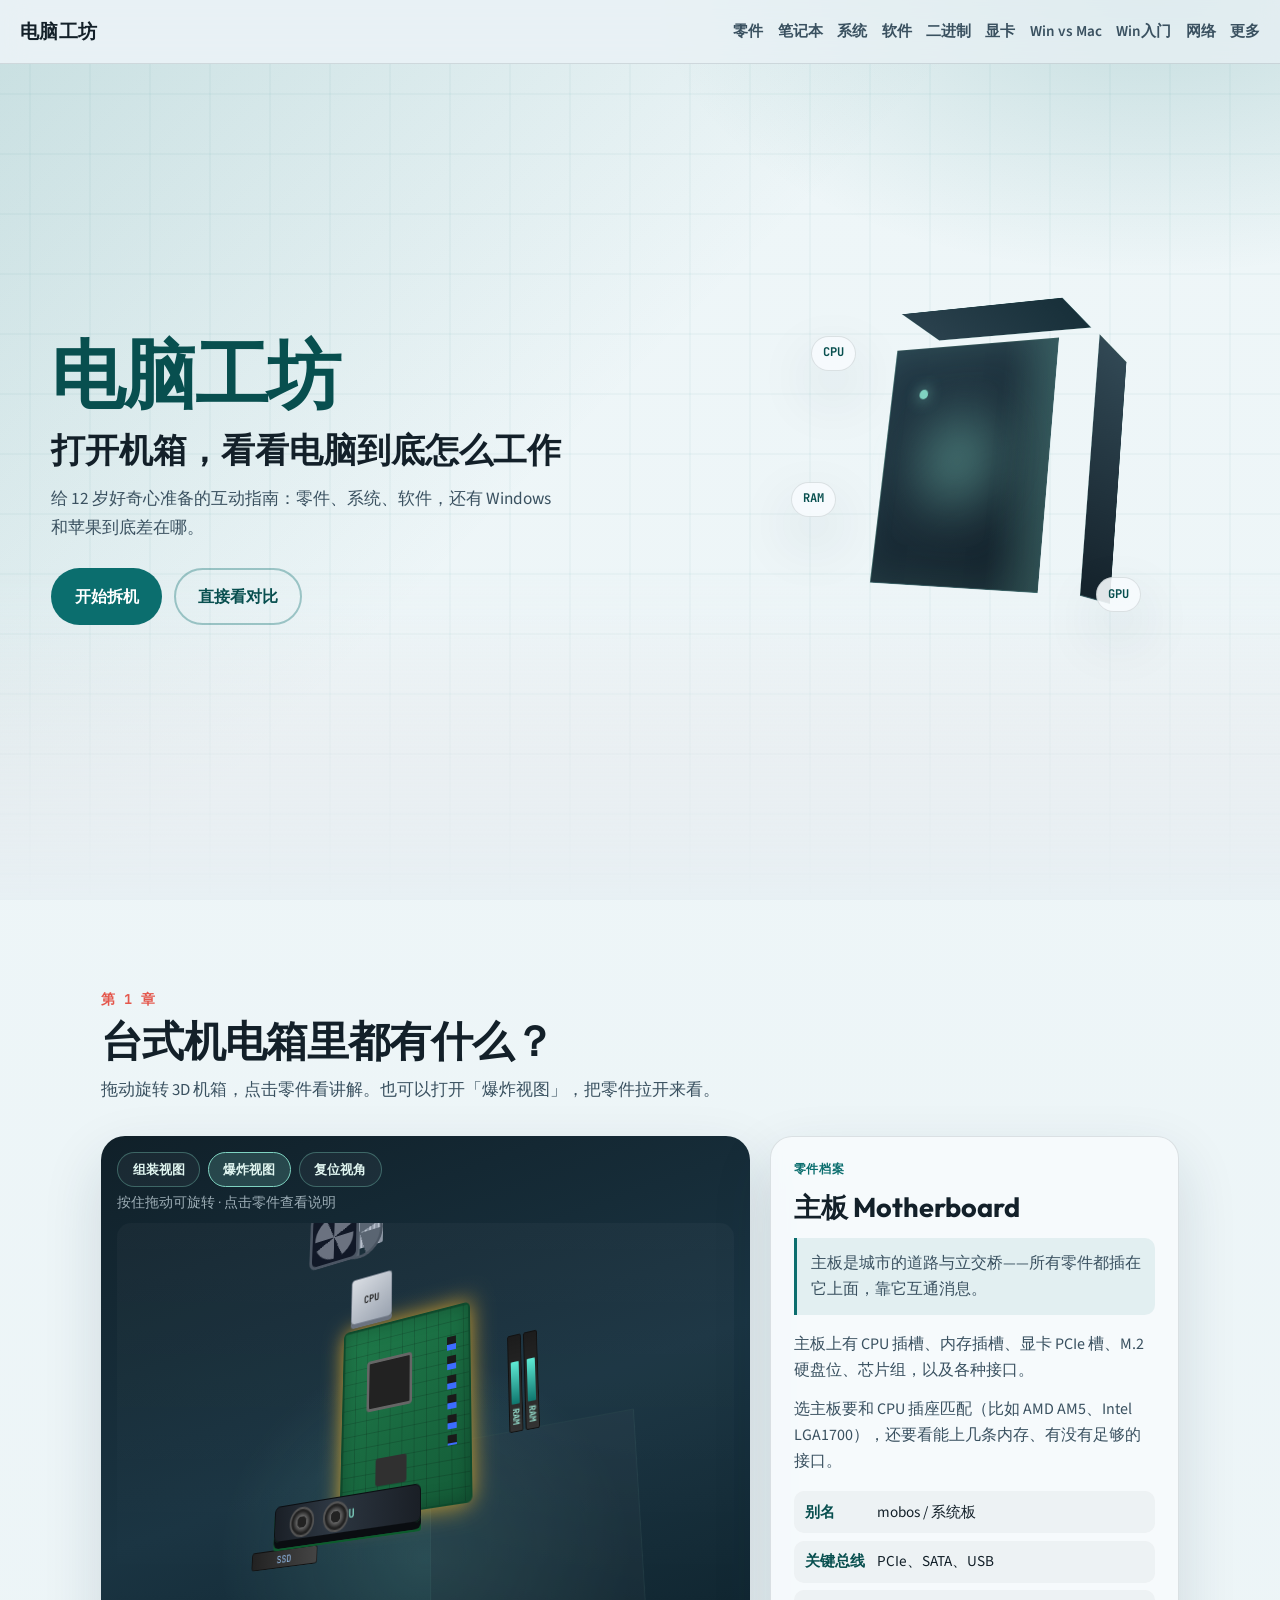
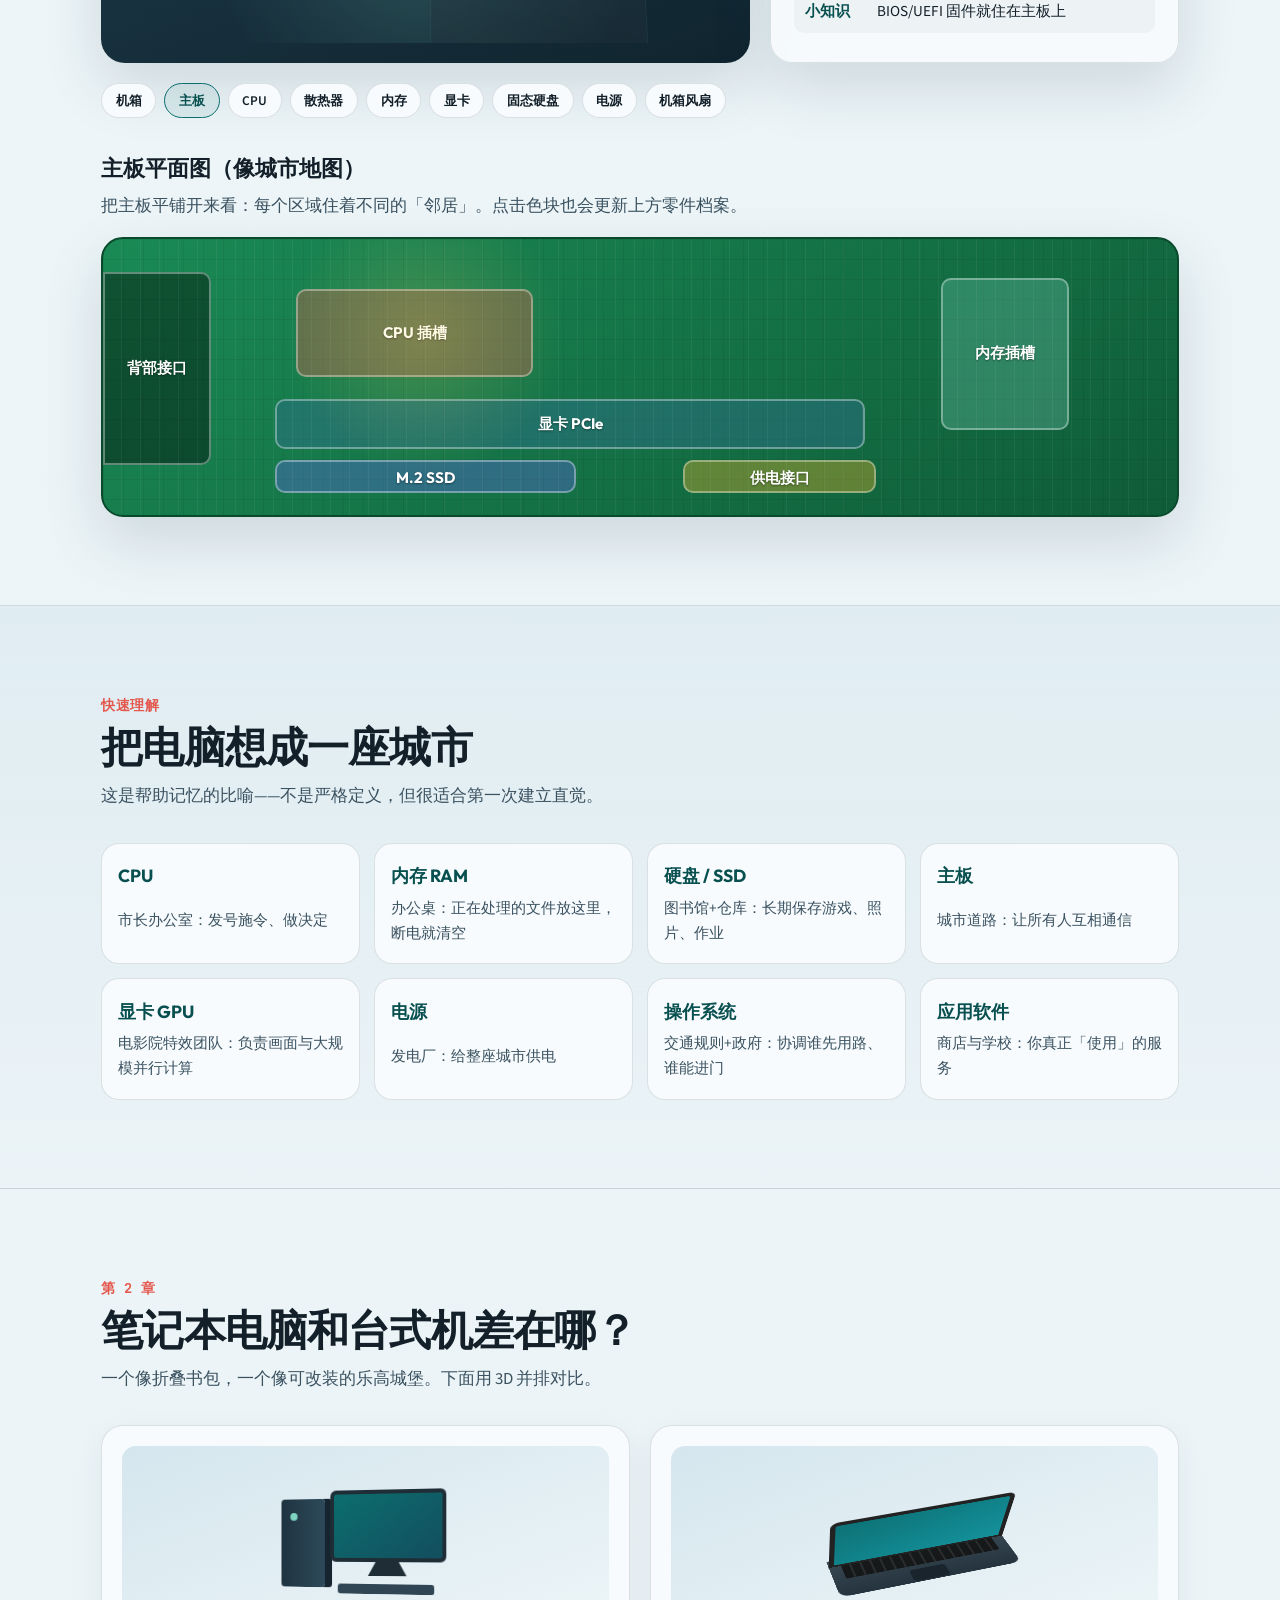
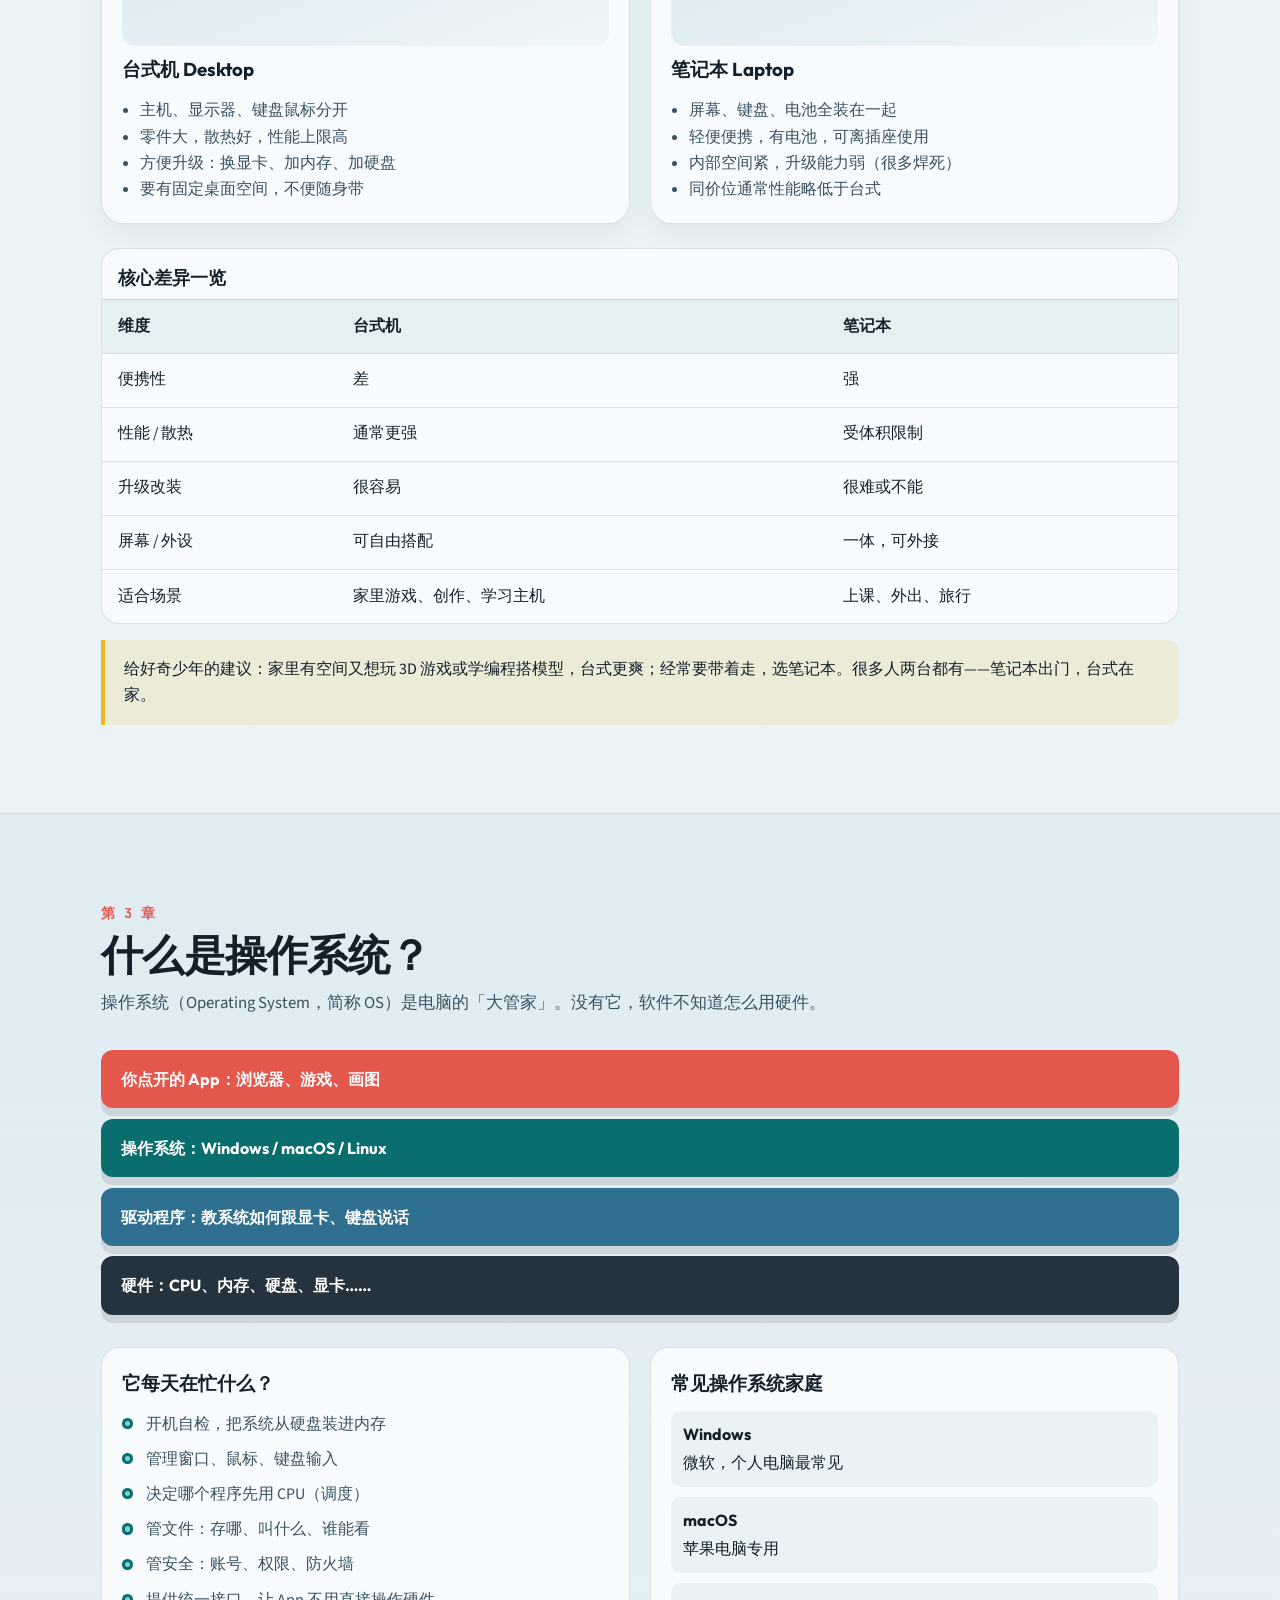
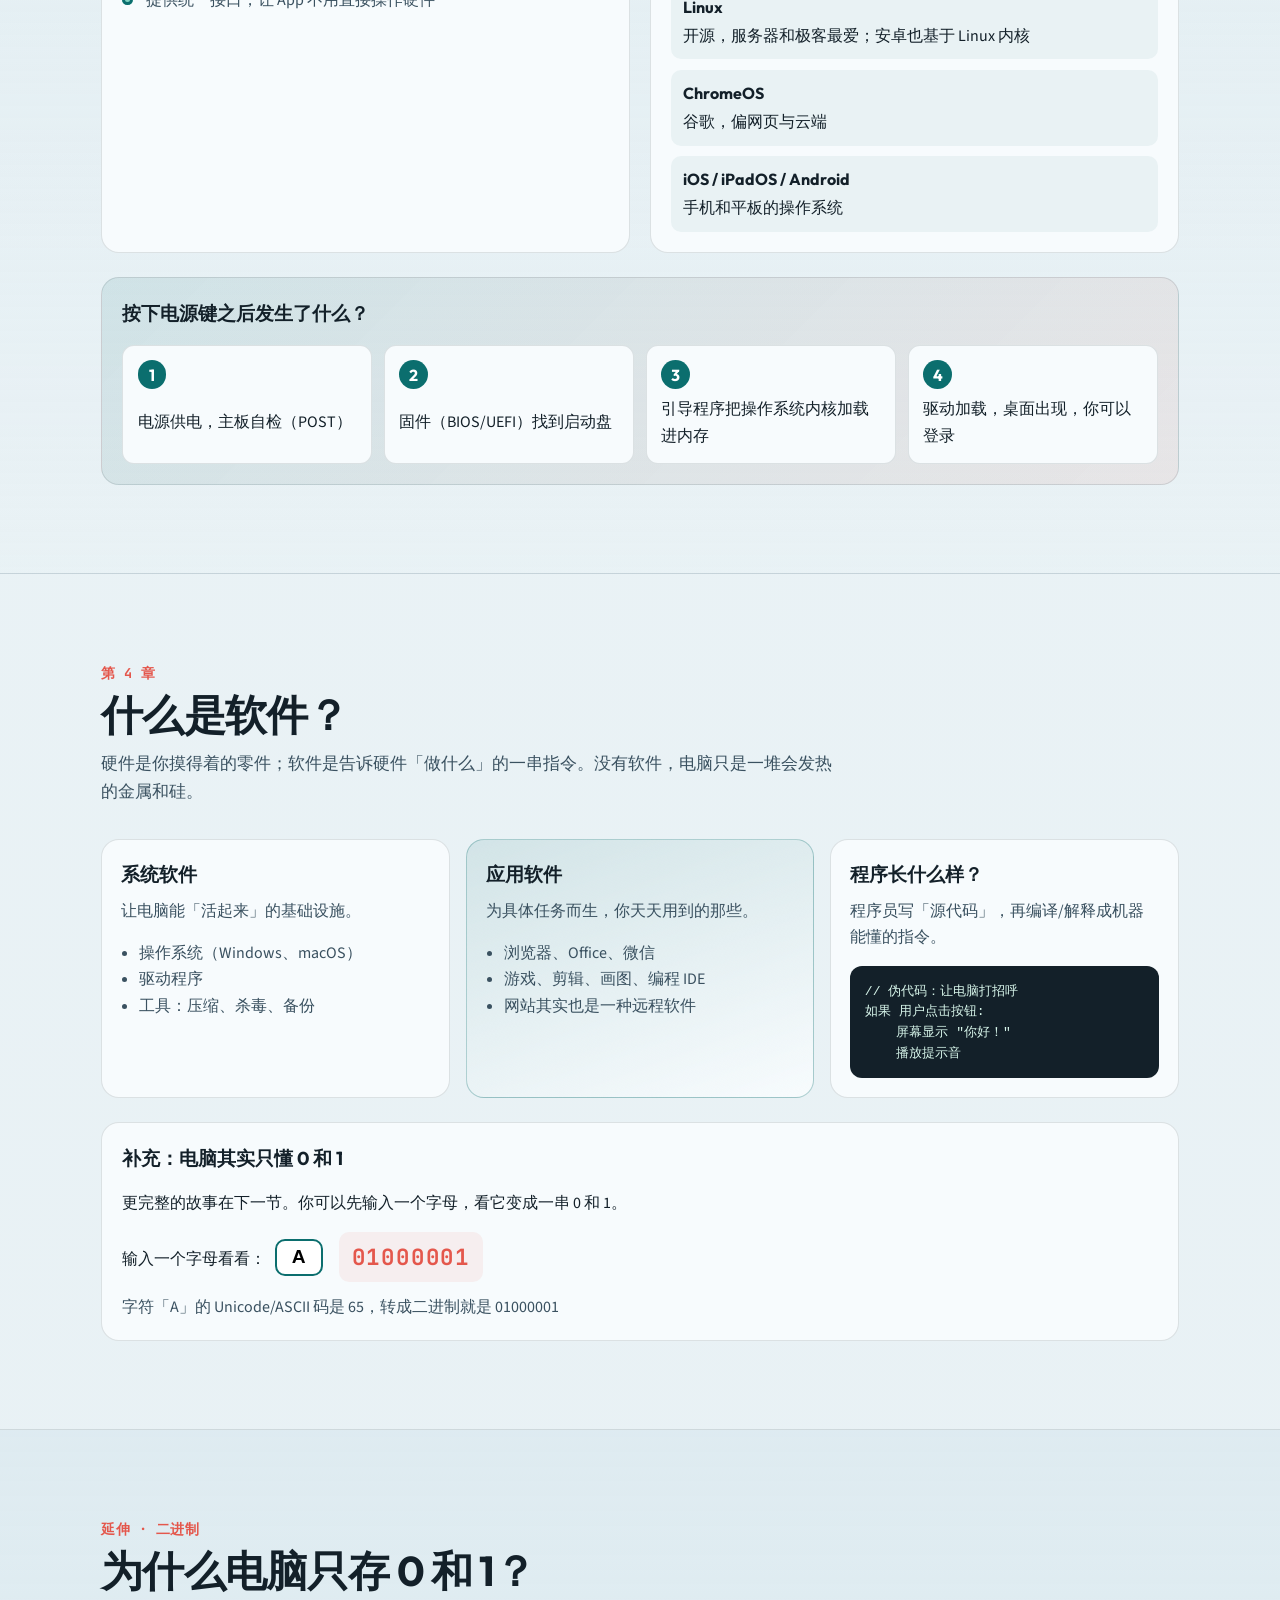
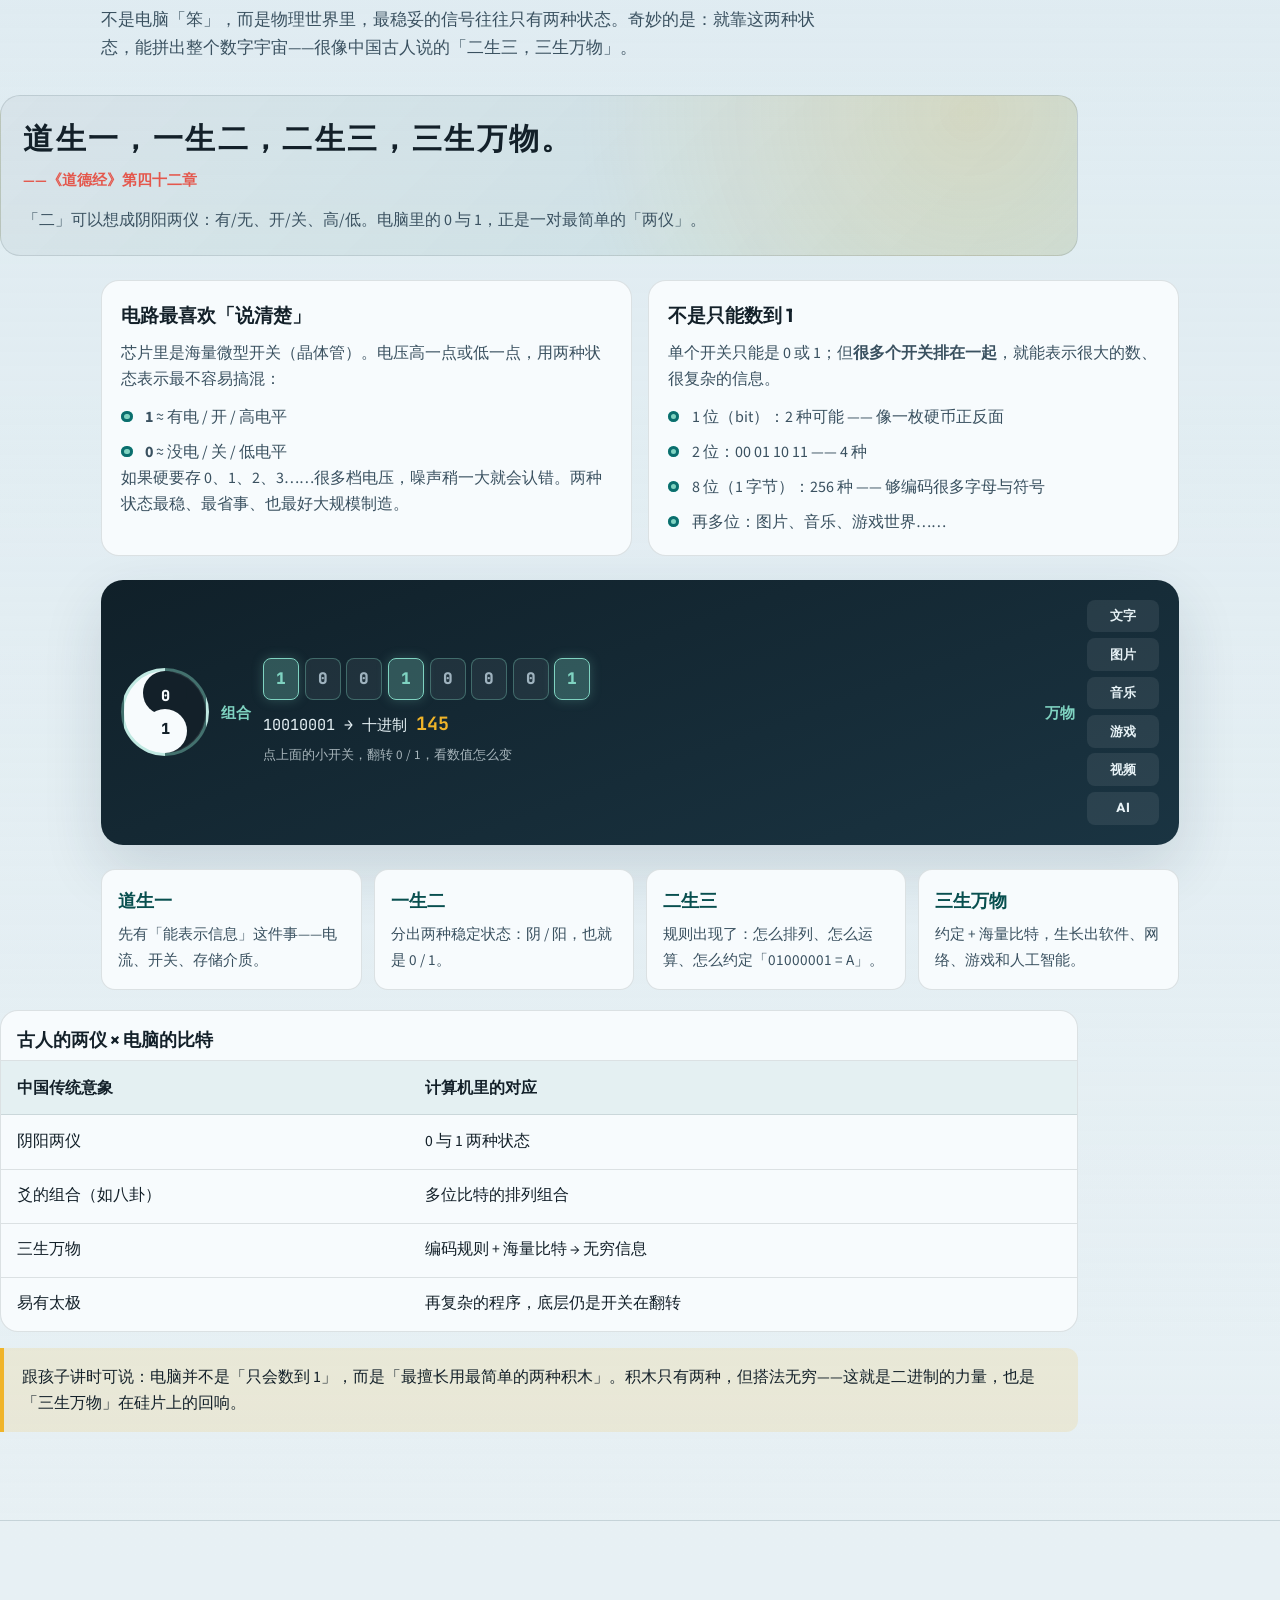
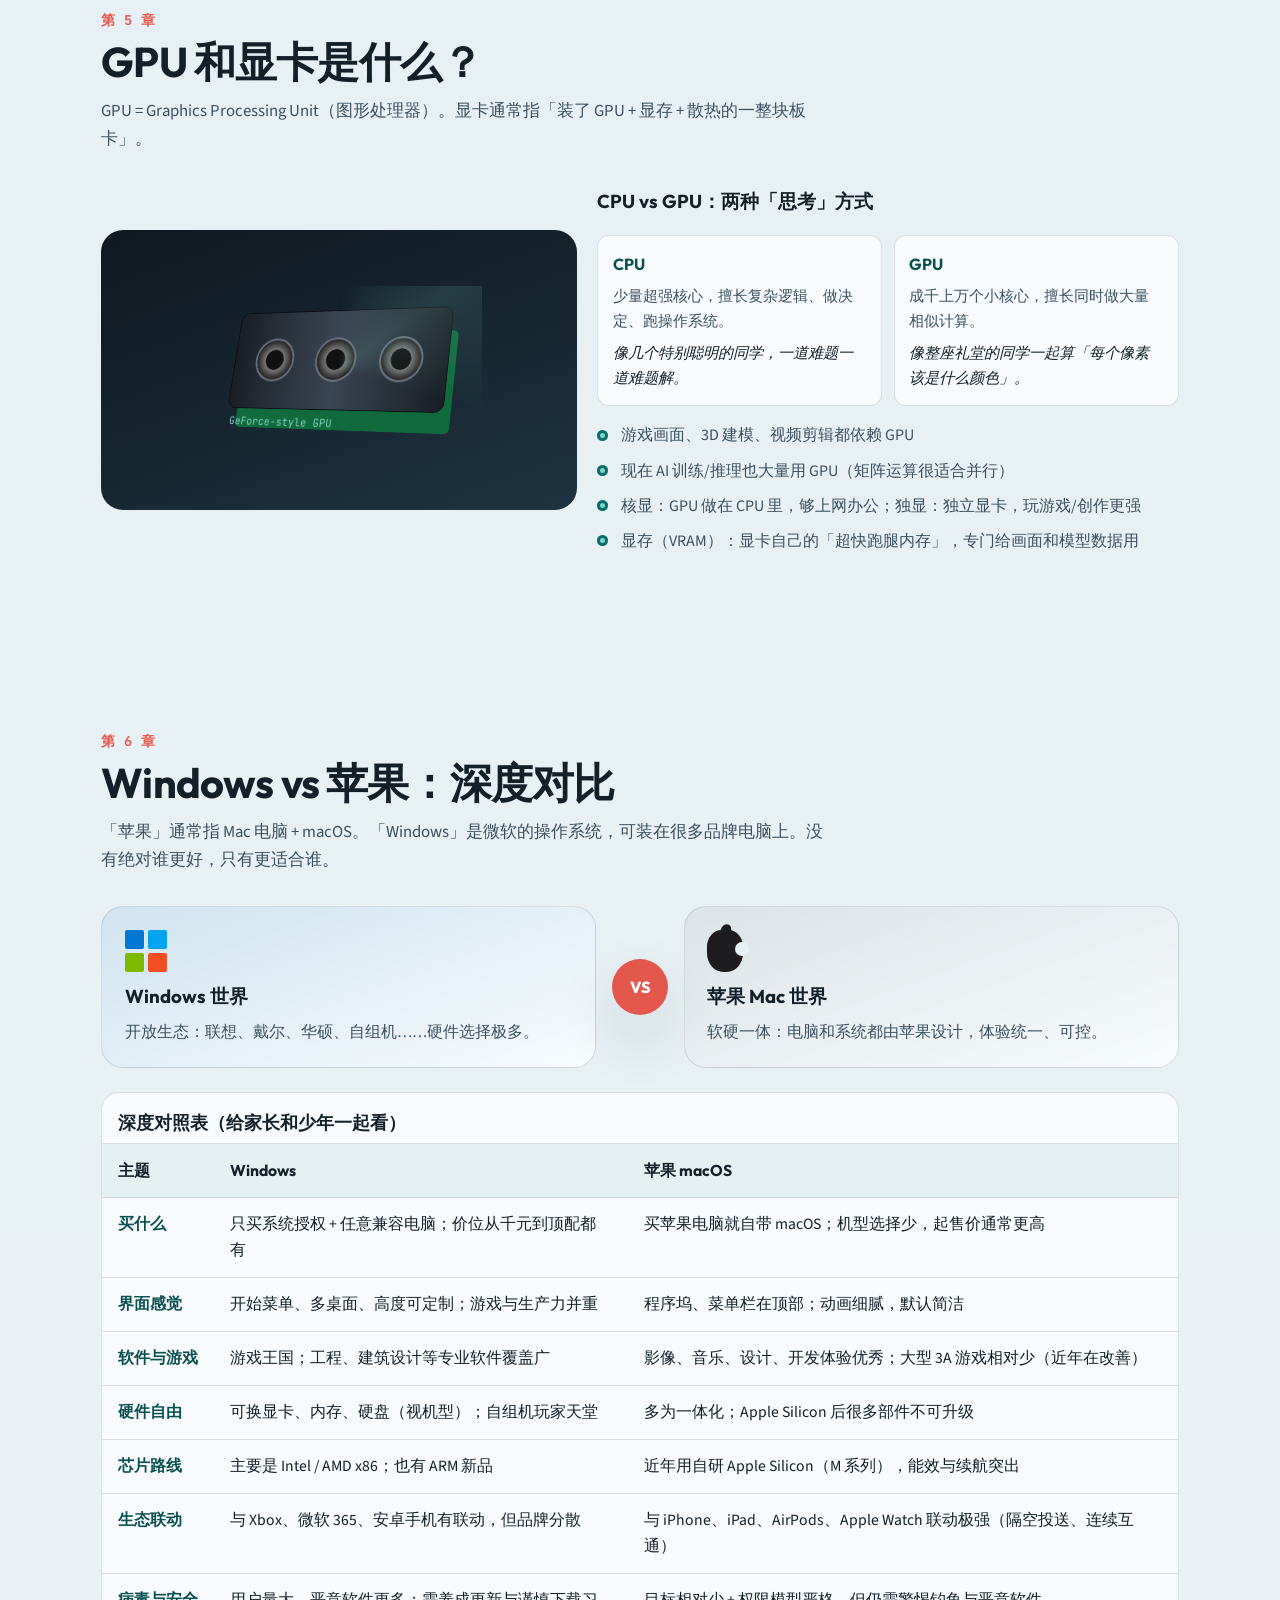
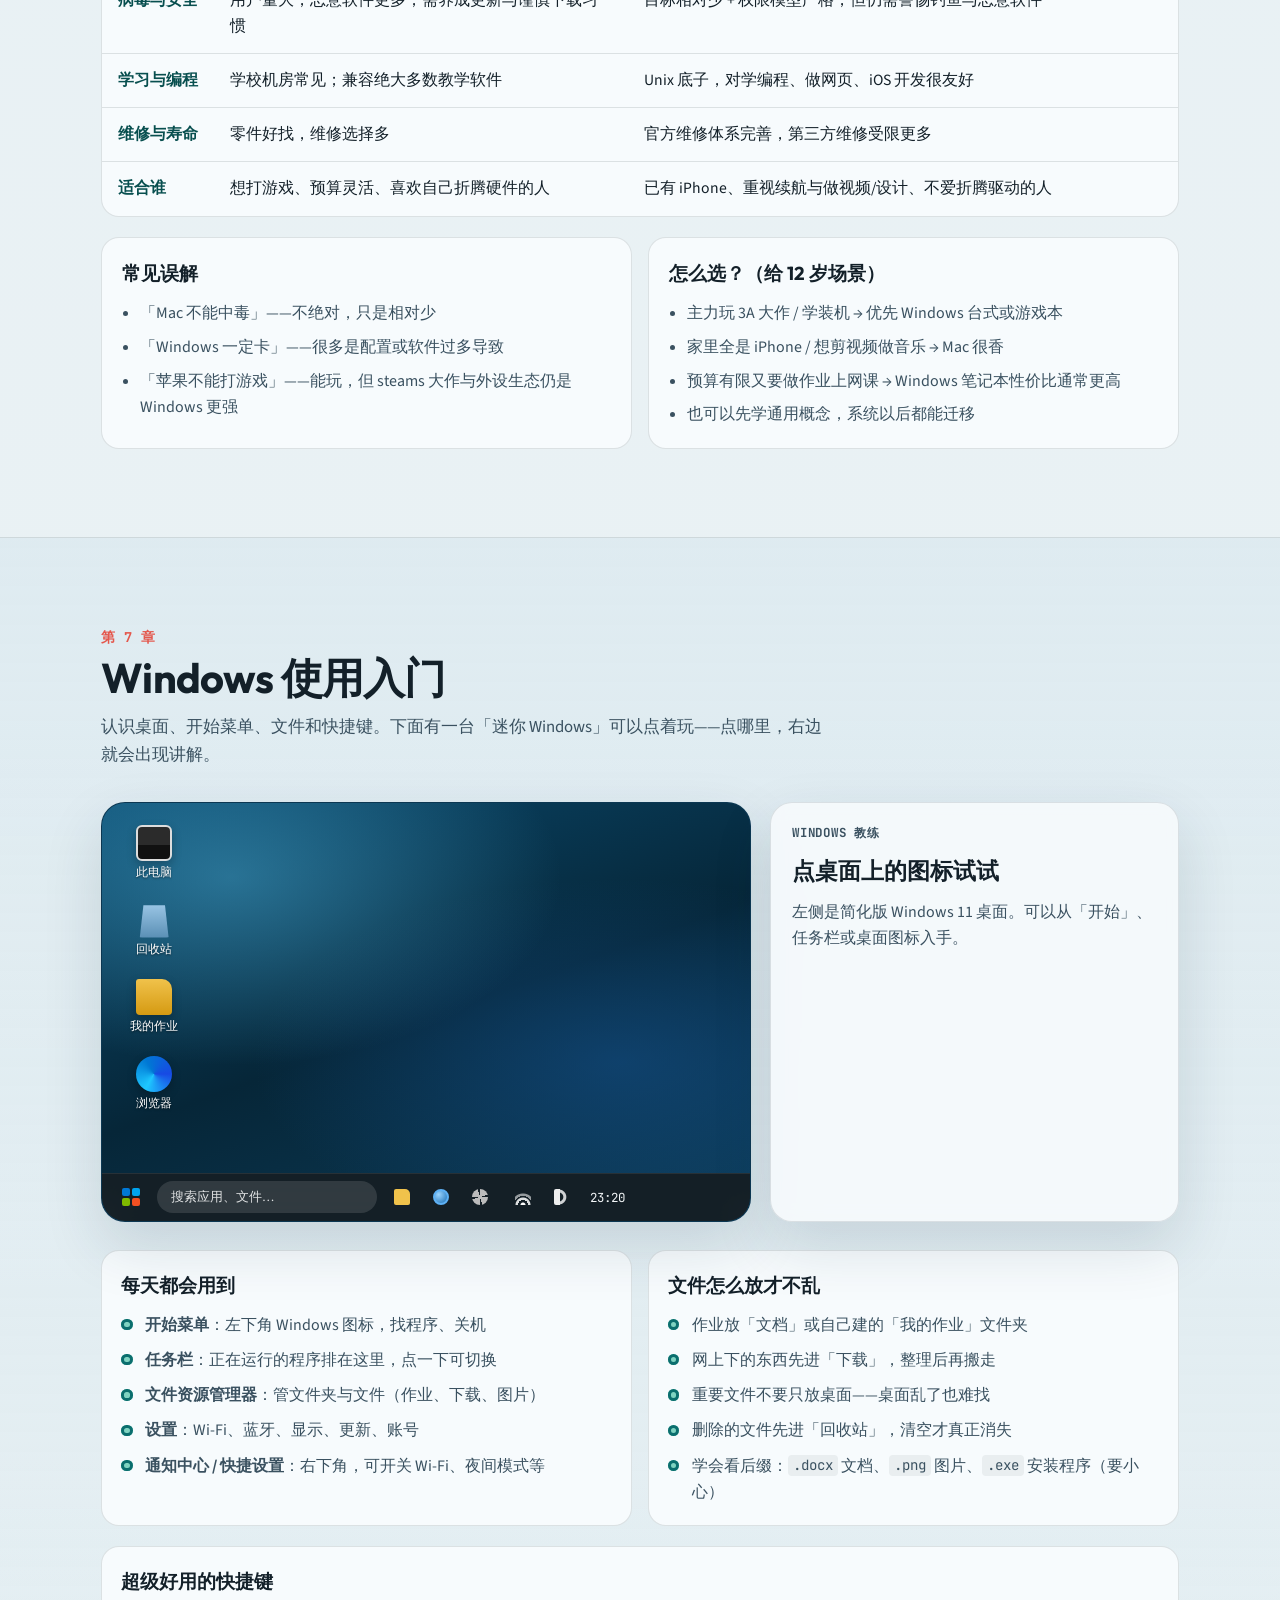
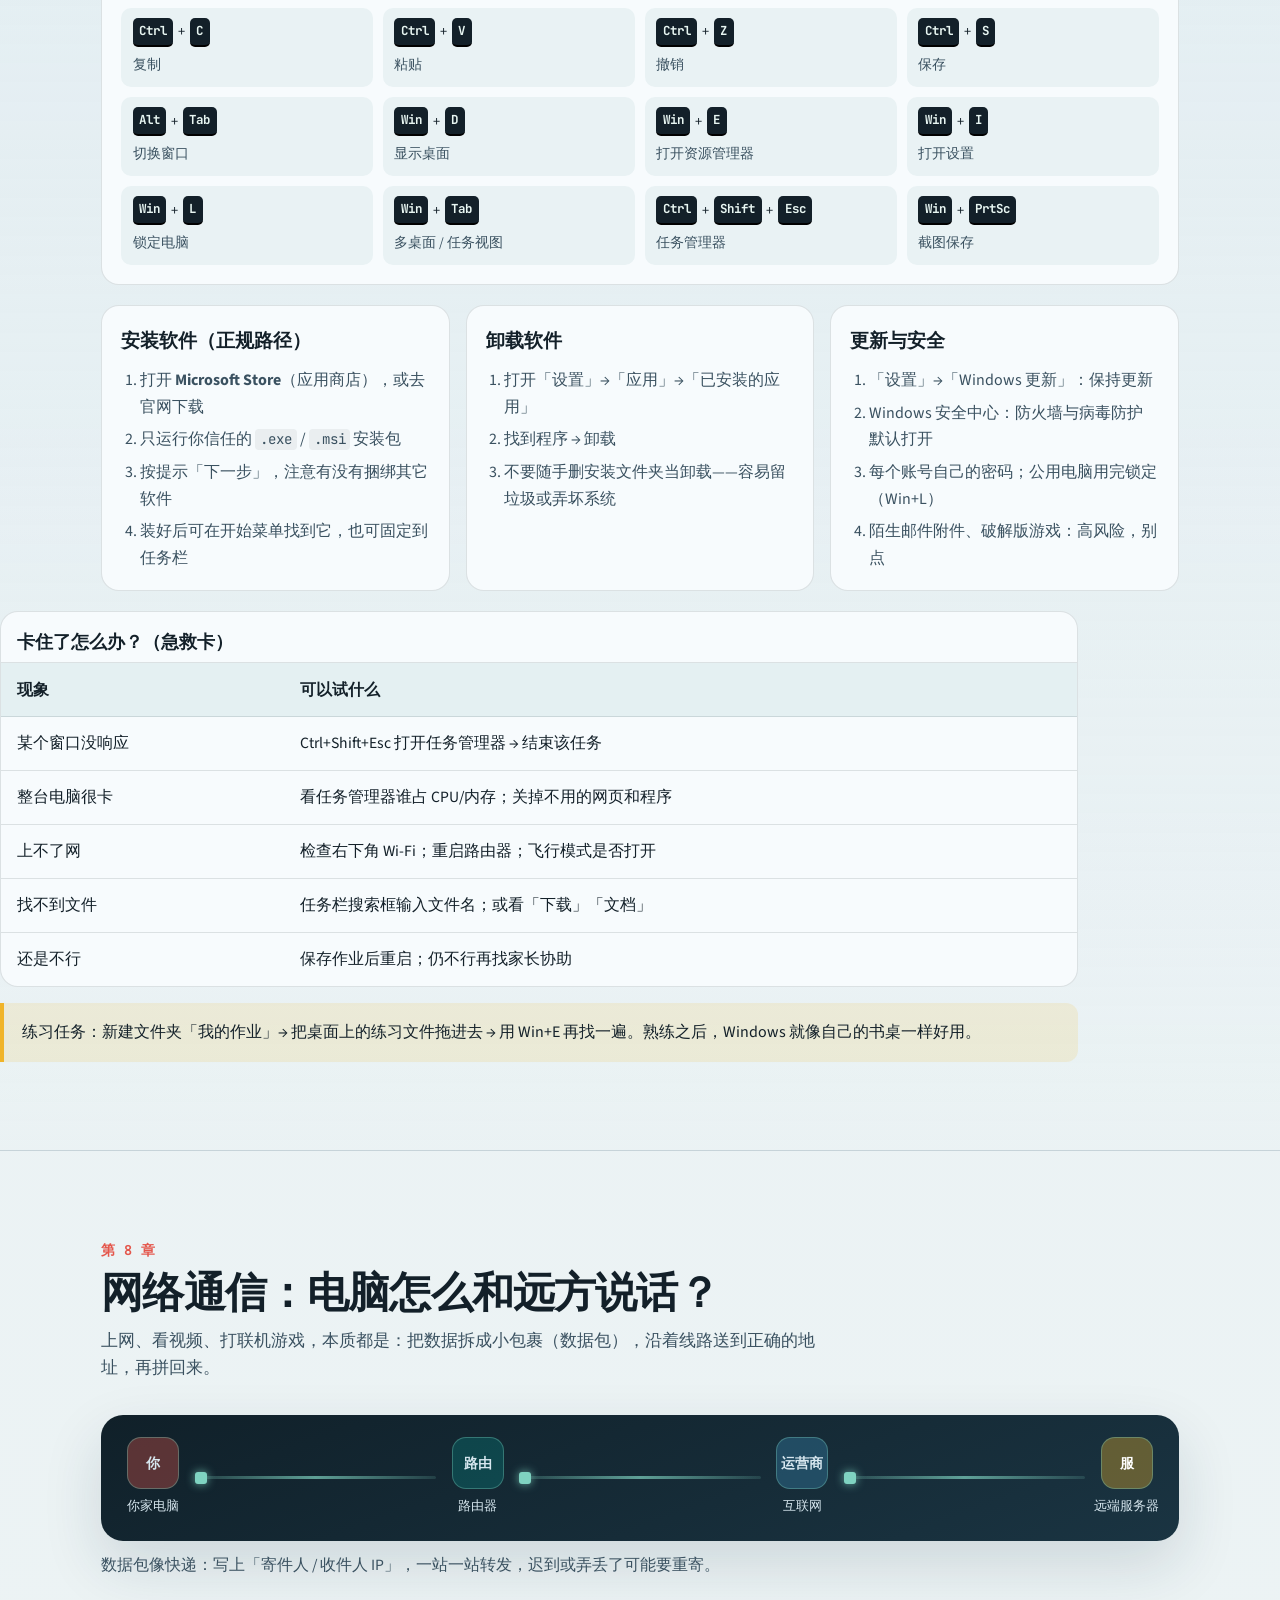
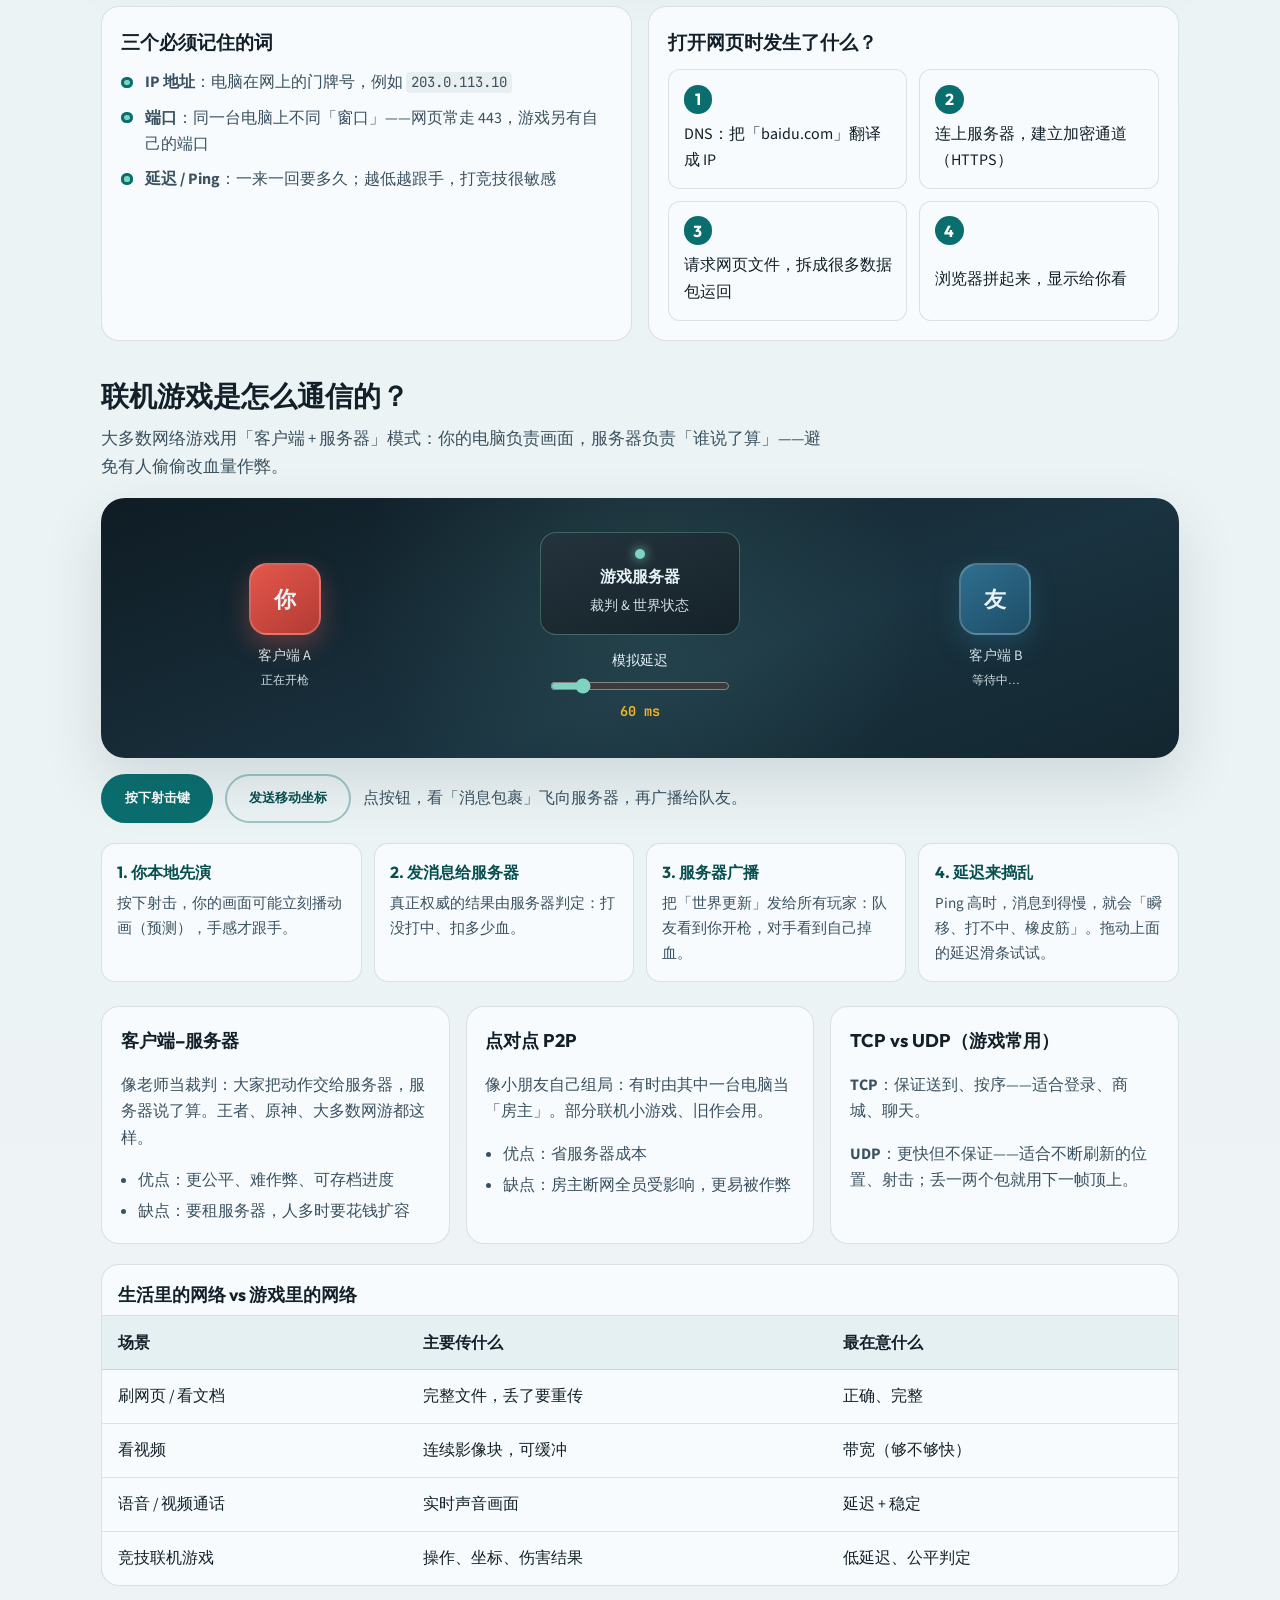
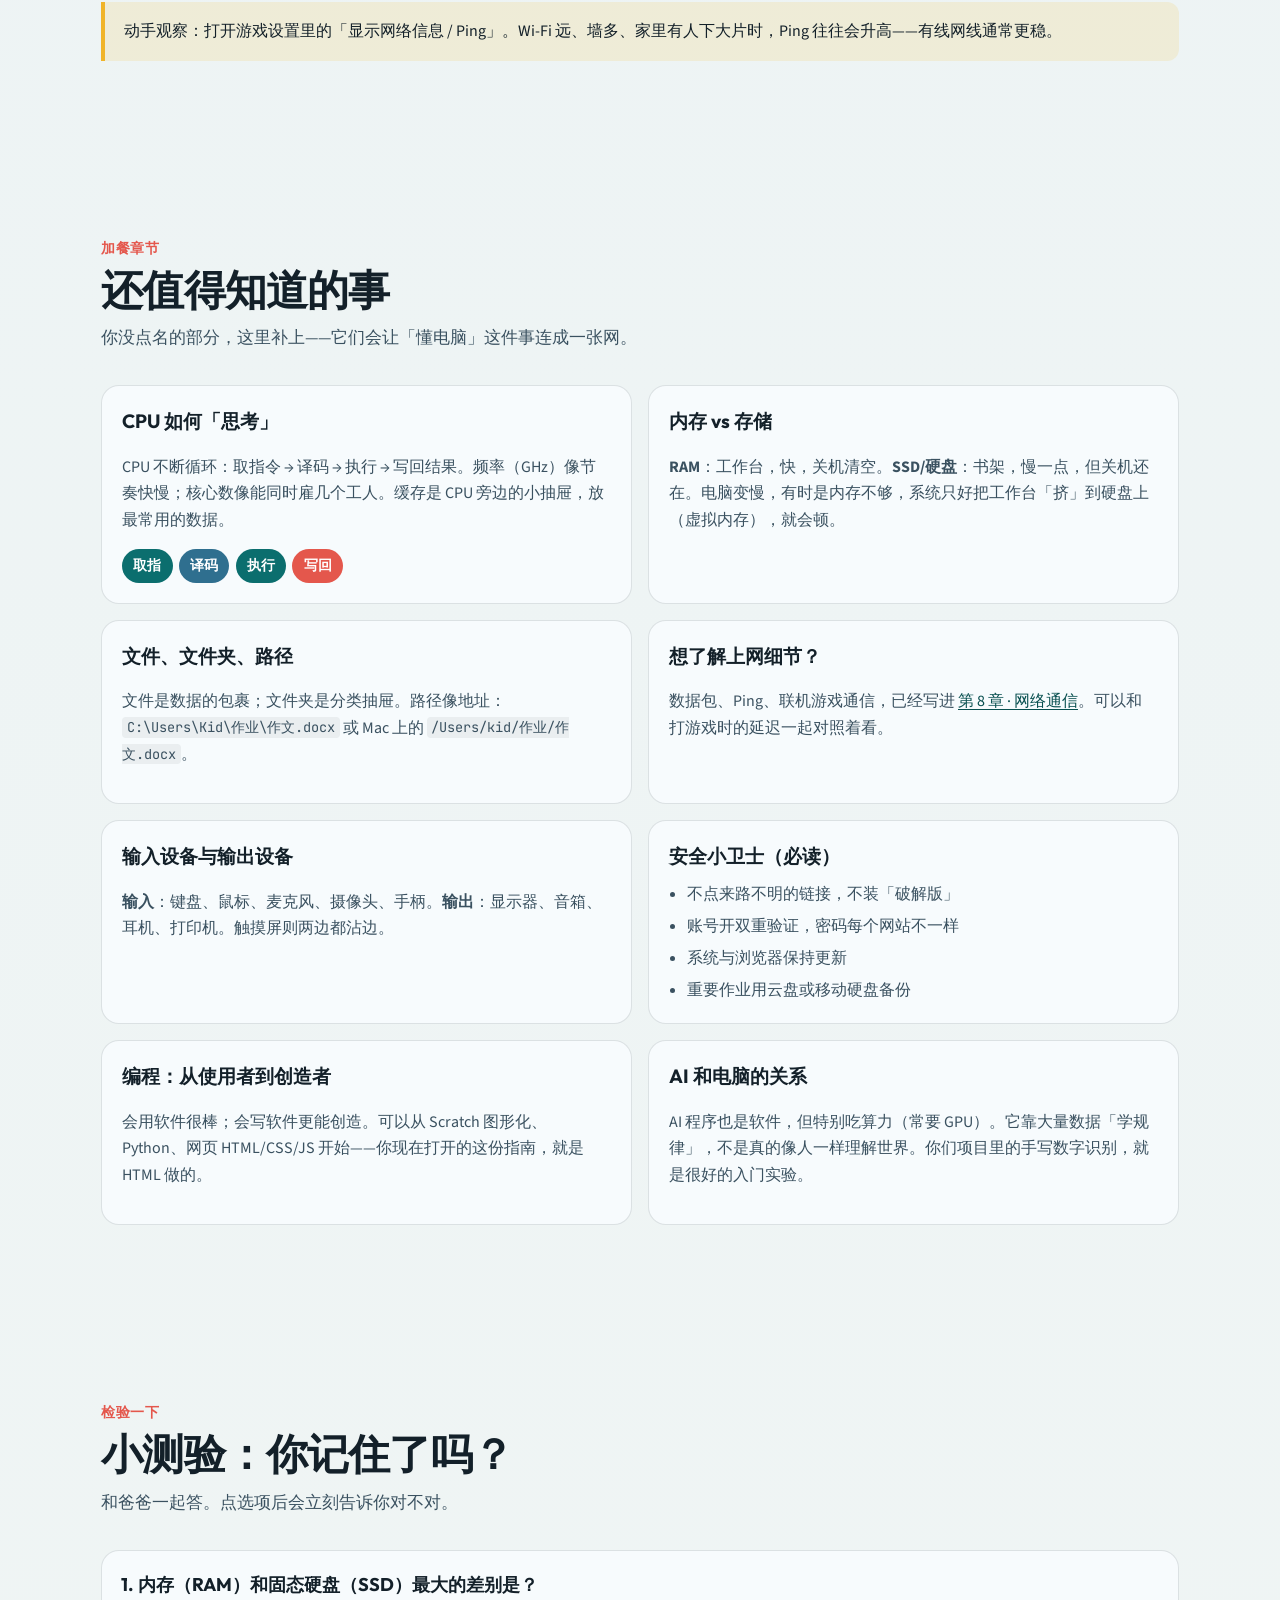
==== commit 3b6cd035: "新增二进制专章：0/1 与「三生万物」 说明计算机为何用两种状态最稳，并用阴阳两仪、道德经意象 串联比特组合如何生成文字、图像与程序；含可点的位开关演示。  Co-authored-by: chemb" ====
--- a/static/computer-guide/index.html
+++ b/static/computer-guide/index.html
@@ -20,6 +20,7 @@
       <a href="#laptop">笔记本</a>
       <a href="#os">系统</a>
       <a href="#software">软件</a>
+      <a href="#binary">二进制</a>
       <a href="#gpu">显卡</a>
       <a href="#os-compare">Win vs Mac</a>
       <a href="#windows">Win入门</a>
@@ -355,7 +356,7 @@
 
       <div class="bits-panel">
         <h3>补充：电脑其实只懂 0 和 1</h3>
-        <p>所有软件最终都会变成二进制。开关通=1，断=0。字母、图片、音乐都是用很多个 0/1 编码出来的。</p>
+        <p>更完整的故事在下一节。你可以先输入一个字母，看它变成一串 0 和 1。</p>
         <div class="binary-demo" id="binary-demo">
           <label>输入一个字母看看：
             <input type="text" maxlength="1" value="A" id="bin-input" aria-label="输入一个字符" />
@@ -366,8 +367,114 @@
       </div>
     </section>
 
+    <!-- BINARY / 三生万物 -->
+    <section class="section section-alt" id="binary">
+      <div class="section-head">
+        <p class="eyebrow">延伸 · 二进制</p>
+        <h2>为什么电脑只存 0 和 1？</h2>
+        <p class="section-desc">不是电脑「笨」，而是物理世界里，最稳妥的信号往往只有两种状态。奇妙的是：就靠这两种状态，能拼出整个数字宇宙——很像中国古人说的「二生三，三生万物」。</p>
+      </div>
+
+      <div class="dao-quote" lang="zh-Hans">
+        <p class="dao-line">道生一，一生二，二生三，三生万物。</p>
+        <p class="dao-cite">——《道德经》第四十二章</p>
+        <p class="dao-gloss">「二」可以想成阴阳两仪：有/无、开/关、高/低。电脑里的 0 与 1，正是一对最简单的「两仪」。</p>
+      </div>
+
+      <div class="binary-why">
+        <article>
+          <h3>电路最喜欢「说清楚」</h3>
+          <p>芯片里是海量微型开关（晶体管）。电压高一点或低一点，用两种状态表示最不容易搞混：</p>
+          <ul class="check-list">
+            <li><strong>1</strong> ≈ 有电 / 开 / 高电平</li>
+            <li><strong>0</strong> ≈ 没电 / 关 / 低电平</li>
+          </ul>
+          <p>如果硬要存 0、1、2、3……很多档电压，噪声稍一大就会认错。两种状态最稳、最省事、也最好大规模制造。</p>
+        </article>
+        <article>
+          <h3>不是只能数到 1</h3>
+          <p>单个开关只能是 0 或 1；但<strong>很多个开关排在一起</strong>，就能表示很大的数、很复杂的信息。</p>
+          <ul class="check-list">
+            <li>1 位（bit）：2 种可能 —— 像一枚硬币正反面</li>
+            <li>2 位：00 01 10 11 —— 4 种</li>
+            <li>8 位（1 字节）：256 种 —— 够编码很多字母与符号</li>
+            <li>再多位：图片、音乐、游戏世界……</li>
+          </ul>
+        </article>
+      </div>
+
+      <div class="bit-build" aria-hidden="true">
+        <div class="bit-stage">
+          <div class="yin-yang" title="阴阳两仪 ≈ 0 与 1">
+            <span class="yy-zero">0</span>
+            <span class="yy-one">1</span>
+          </div>
+          <div class="bit-arrow">组合</div>
+          <div class="bit-bytes">
+            <div class="bit-row" id="bit-row">
+              <button type="button" class="bit-sw is-on" data-bit="0" aria-label="第1位">1</button>
+              <button type="button" class="bit-sw" data-bit="1" aria-label="第2位">0</button>
+              <button type="button" class="bit-sw" data-bit="2" aria-label="第3位">0</button>
+              <button type="button" class="bit-sw is-on" data-bit="3" aria-label="第4位">1</button>
+              <button type="button" class="bit-sw" data-bit="4" aria-label="第5位">0</button>
+              <button type="button" class="bit-sw" data-bit="5" aria-label="第6位">0</button>
+              <button type="button" class="bit-sw" data-bit="6" aria-label="第7位">0</button>
+              <button type="button" class="bit-sw is-on" data-bit="7" aria-label="第8位">1</button>
+            </div>
+            <p class="bit-readout"><span id="bit-binary">10010001</span> → 十进制 <strong id="bit-decimal">145</strong></p>
+            <p class="bit-hint">点上面的小开关，翻转 0 / 1，看数值怎么变</p>
+          </div>
+          <div class="bit-arrow">万物</div>
+          <div class="bit-world">
+            <span>文字</span>
+            <span>图片</span>
+            <span>音乐</span>
+            <span>游戏</span>
+            <span>视频</span>
+            <span>AI</span>
+          </div>
+        </div>
+      </div>
+
+      <div class="dao-map">
+        <article>
+          <strong>道生一</strong>
+          <p>先有「能表示信息」这件事——电流、开关、存储介质。</p>
+        </article>
+        <article>
+          <strong>一生二</strong>
+          <p>分出两种稳定状态：阴 / 阳，也就是 0 / 1。</p>
+        </article>
+        <article>
+          <strong>二生三</strong>
+          <p>规则出现了：怎么排列、怎么运算、怎么约定「01000001 = A」。</p>
+        </article>
+        <article>
+          <strong>三生万物</strong>
+          <p>约定 + 海量比特，生长出软件、网络、游戏和人工智能。</p>
+        </article>
+      </div>
+
+      <div class="table-wrap">
+        <table class="compare-table">
+          <caption>古人的两仪 × 电脑的比特</caption>
+          <thead>
+            <tr><th>中国传统意象</th><th>计算机里的对应</th></tr>
+          </thead>
+          <tbody>
+            <tr><td>阴阳两仪</td><td>0 与 1 两种状态</td></tr>
+            <tr><td>爻的组合（如八卦）</td><td>多位比特的排列组合</td></tr>
+            <tr><td>三生万物</td><td>编码规则 + 海量比特 → 无穷信息</td></tr>
+            <tr><td>易有太极</td><td>再复杂的程序，底层仍是开关在翻转</td></tr>
+          </tbody>
+        </table>
+      </div>
+
+      <p class="tip-box">跟孩子讲时可说：电脑并不是「只会数到 1」，而是「最擅长用最简单的两种积木」。积木只有两种，但搭法无穷——这就是二进制的力量，也是「三生万物」在硅片上的回响。</p>
+    </section>
+
     <!-- 6. GPU -->
-    <section class="section section-alt" id="gpu">
+    <section class="section" id="gpu">
       <div class="section-head">
         <p class="eyebrow">第 5 章</p>
         <h2>GPU 和显卡是什么？</h2>
--- a/static/computer-guide/styles.css
+++ b/static/computer-guide/styles.css
@@ -334,46 +334,41 @@
 
 /* ---------- Sections ---------- */
 .section {
-  padding: clamp(3rem, 7vw, 5.5rem) clamp(1.25rem, 4vw, 4rem);
-  max-width: 1180px;
+  --section-pad-x: clamp(1.25rem, 4vw, 4rem);
+  --section-max: 1180px;
+  padding: clamp(3rem, 7vw, 5.5rem) var(--section-pad-x);
+  max-width: var(--section-max);
   margin: 0 auto;
 }
 
+/*
+  Full-bleed background chapters:
+  children share the same content width as regular .section
+  (= section max-width minus horizontal padding).
+*/
 .section-alt {
   max-width: none;
+  padding-left: 0;
+  padding-right: 0;
   background: linear-gradient(180deg, rgba(217, 232, 239, 0.65), rgba(231, 240, 244, 0.2));
   border-block: 1px solid var(--line);
 }
 .section-alt > * {
-  max-width: 1180px;
+  box-sizing: border-box;
+  width: min(
+    calc(100% - 2 * var(--section-pad-x)),
+    calc(var(--section-max) - 2 * var(--section-pad-x))
+  );
+  max-width: calc(var(--section-max) - 2 * var(--section-pad-x));
   margin-left: auto;
   margin-right: auto;
-}
-.section-alt > .section-head,
-.section-alt > .os-grid,
-.section-alt > .stack-3d,
-.section-alt > .flow-board,
-.section-alt > .gpu-lab,
-.section-alt > .city-map,
-.section-alt > .bonus-grid,
-.section-alt > .teach-steps,
-.section-alt > .net-journey,
-.section-alt > .net-basics,
-.section-alt > .game-net,
-.section-alt > .net-modes,
-.section-alt > .table-wrap,
-.section-alt > .tip-box,
-.section-alt > .win-lab,
-.section-alt > .win-skills,
-.section-alt > .win-shortcuts,
-.section-alt > .win-howto {
   padding-left: 0;
   padding-right: 0;
 }
 
 .section-head {
   margin-bottom: 2rem;
-  max-width: 46rem;
+  max-width: none;
 }
 .eyebrow {
   margin: 0 0 0.4rem;
@@ -395,6 +390,7 @@
   margin: 0;
   color: var(--ink-soft);
   font-size: 1.05rem;
+  max-width: 46rem;
 }
 
 /* ---------- Workshop / 3D PC ---------- */
@@ -1126,31 +1122,35 @@
   border-radius: 0 12px 12px 0;
 }
 
-/* OS stack */
+/* OS stack — same width as .os-grid below, centered via .section-alt > * */
 .stack-3d {
-  perspective: 900px;
+  perspective: none;
   display: grid;
   gap: 0.65rem;
-  margin: 0 0 2rem;
-  max-width: 640px;
+  margin: 0 auto 2rem;
+  justify-items: stretch;
 }
 .stack-layer {
-  padding: 1rem 1.2rem;
+  width: 100%;
+  box-sizing: border-box;
+  padding: 1rem 1.25rem;
   border-radius: 12px;
   color: white;
   font-weight: 700;
   font-family: var(--font-display);
-  transform: rotateX(12deg) skewX(-4deg);
-  box-shadow: 0 10px 0 rgba(0, 0, 0, 0.12);
+  box-shadow: 0 8px 0 rgba(0, 0, 0, 0.1);
   animation: stack-in 0.7s both;
+}
+.stack-layer span {
+  display: block;
 }
 .stack-layer.l4 { background: #e4574c; animation-delay: 0.05s; }
 .stack-layer.l3 { background: #0b6e6e; animation-delay: 0.12s; }
 .stack-layer.l2 { background: #2f6f8f; animation-delay: 0.19s; }
 .stack-layer.l1 { background: #24333d; animation-delay: 0.26s; }
 @keyframes stack-in {
-  from { opacity: 0; transform: rotateX(12deg) skewX(-4deg) translateY(20px); }
-  to { opacity: 1; transform: rotateX(12deg) skewX(-4deg); }
+  from { opacity: 0; transform: translateY(14px); }
+  to { opacity: 1; transform: none; }
 }
 
 .os-grid {
@@ -1318,6 +1318,234 @@
   border-radius: 10px;
 }
 .bin-note { width: 100%; margin: 0; color: var(--ink-soft); }
+
+/* ---------- Binary / 三生万物 ---------- */
+.dao-quote {
+  margin: 0 0 1.5rem;
+  padding: 1.35rem 1.4rem;
+  border-radius: calc(var(--radius) + 2px);
+  background:
+    radial-gradient(circle at 90% 10%, rgba(240, 180, 41, 0.18), transparent 40%),
+    linear-gradient(135deg, rgba(19, 32, 41, 0.04), rgba(11, 110, 110, 0.1));
+  border: 1px solid var(--line);
+}
+.dao-line {
+  margin: 0;
+  font-family: var(--font-display);
+  font-size: clamp(1.35rem, 3vw, 1.85rem);
+  font-weight: 700;
+  letter-spacing: 0.08em;
+  color: var(--ink);
+  line-height: 1.45;
+}
+.dao-cite {
+  margin: 0.55rem 0 0.85rem;
+  font-size: 0.92rem;
+  color: var(--coral);
+  font-weight: 700;
+}
+.dao-gloss {
+  margin: 0;
+  color: var(--ink-soft);
+  max-width: 46rem;
+}
+.binary-why {
+  display: grid;
+  grid-template-columns: 1fr 1fr;
+  gap: 1rem;
+  margin-bottom: 1.5rem;
+}
+.binary-why article {
+  background: var(--white);
+  border: 1px solid var(--line);
+  border-radius: var(--radius);
+  padding: 1.2rem;
+}
+.binary-why h3 {
+  font-family: var(--font-display);
+  margin: 0 0 0.55rem;
+}
+.binary-why p {
+  margin: 0 0 0.7rem;
+  color: var(--ink-soft);
+}
+.binary-why .check-list { margin-top: 0.35rem; }
+
+.bit-build {
+  margin-bottom: 1.5rem;
+}
+.bit-stage {
+  display: grid;
+  grid-template-columns: auto auto 1fr auto auto;
+  gap: 0.75rem;
+  align-items: center;
+  padding: 1.25rem;
+  border-radius: calc(var(--radius) + 4px);
+  background: linear-gradient(160deg, #102029, #1a3442);
+  color: #e7f2f6;
+  box-shadow: var(--shadow);
+  overflow: auto;
+}
+.yin-yang {
+  width: 88px;
+  height: 88px;
+  border-radius: 50%;
+  background: linear-gradient(90deg, #f7fbfd 50%, #132029 50%);
+  border: 3px solid rgba(127, 211, 193, 0.45);
+  position: relative;
+  box-shadow: inset 0 0 0 1px rgba(255, 255, 255, 0.08);
+  flex-shrink: 0;
+}
+.yin-yang::before,
+.yin-yang::after {
+  content: "";
+  position: absolute;
+  left: 50%;
+  width: 44px;
+  height: 44px;
+  margin-left: -22px;
+  border-radius: 50%;
+}
+.yin-yang::before {
+  top: 0;
+  background: #132029;
+}
+.yin-yang::after {
+  bottom: 0;
+  background: #f7fbfd;
+}
+.yy-zero,
+.yy-one {
+  position: absolute;
+  z-index: 2;
+  font-family: var(--font-mono);
+  font-weight: 800;
+  font-size: 0.95rem;
+}
+.yy-zero {
+  top: 12px;
+  left: 50%;
+  transform: translateX(-50%);
+  color: #f7fbfd;
+}
+.yy-one {
+  bottom: 12px;
+  left: 50%;
+  transform: translateX(-50%);
+  color: #132029;
+}
+.bit-arrow {
+  font-family: var(--font-display);
+  font-weight: 800;
+  font-size: 0.95rem;
+  color: var(--mint);
+  white-space: nowrap;
+}
+.bit-bytes {
+  min-width: 240px;
+}
+.bit-row {
+  display: flex;
+  flex-wrap: wrap;
+  gap: 0.35rem;
+  margin-bottom: 0.55rem;
+}
+.bit-sw {
+  width: 36px;
+  height: 42px;
+  border-radius: 8px;
+  border: 1px solid rgba(127, 211, 193, 0.35);
+  background: rgba(255, 255, 255, 0.06);
+  color: #9fb3bf;
+  font-family: var(--font-mono);
+  font-weight: 800;
+  font-size: 1rem;
+  cursor: pointer;
+  transition: transform 0.15s, background 0.15s, color 0.15s;
+}
+.bit-sw.is-on {
+  background: rgba(127, 211, 193, 0.28);
+  color: var(--mint);
+  border-color: var(--mint);
+  box-shadow: 0 0 12px rgba(127, 211, 193, 0.25);
+}
+.bit-sw:hover { transform: translateY(-2px); }
+.bit-readout {
+  margin: 0;
+  font-family: var(--font-mono);
+  font-size: 0.95rem;
+}
+.bit-readout strong {
+  color: var(--amber);
+  font-size: 1.15rem;
+}
+.bit-hint {
+  margin: 0.35rem 0 0;
+  font-size: 0.82rem;
+  opacity: 0.7;
+}
+.bit-world {
+  display: grid;
+  gap: 0.35rem;
+  min-width: 72px;
+}
+.bit-world span {
+  padding: 0.35rem 0.55rem;
+  border-radius: 8px;
+  background: rgba(255, 255, 255, 0.08);
+  text-align: center;
+  font-size: 0.82rem;
+  font-weight: 700;
+  font-family: var(--font-display);
+}
+
+.dao-map {
+  display: grid;
+  grid-template-columns: repeat(4, 1fr);
+  gap: 0.75rem;
+  margin-bottom: 1.25rem;
+}
+.dao-map article {
+  background: var(--white);
+  border: 1px solid var(--line);
+  border-radius: 14px;
+  padding: 1rem;
+}
+.dao-map strong {
+  display: block;
+  font-family: var(--font-display);
+  font-size: 1.15rem;
+  color: var(--teal-deep);
+  margin-bottom: 0.4rem;
+}
+.dao-map p {
+  margin: 0;
+  color: var(--ink-soft);
+  font-size: 0.95rem;
+}
+
+@media (max-width: 960px) {
+  .binary-why,
+  .dao-map {
+    grid-template-columns: 1fr 1fr;
+  }
+  .bit-stage {
+    grid-template-columns: 1fr;
+    justify-items: center;
+    text-align: center;
+  }
+  .bit-arrow { transform: rotate(90deg); }
+  .bit-world {
+    grid-template-columns: repeat(3, 1fr);
+    width: 100%;
+  }
+}
+@media (max-width: 720px) {
+  .binary-why,
+  .dao-map {
+    grid-template-columns: 1fr;
+  }
+}
 
 /* GPU lab */
 .gpu-lab {
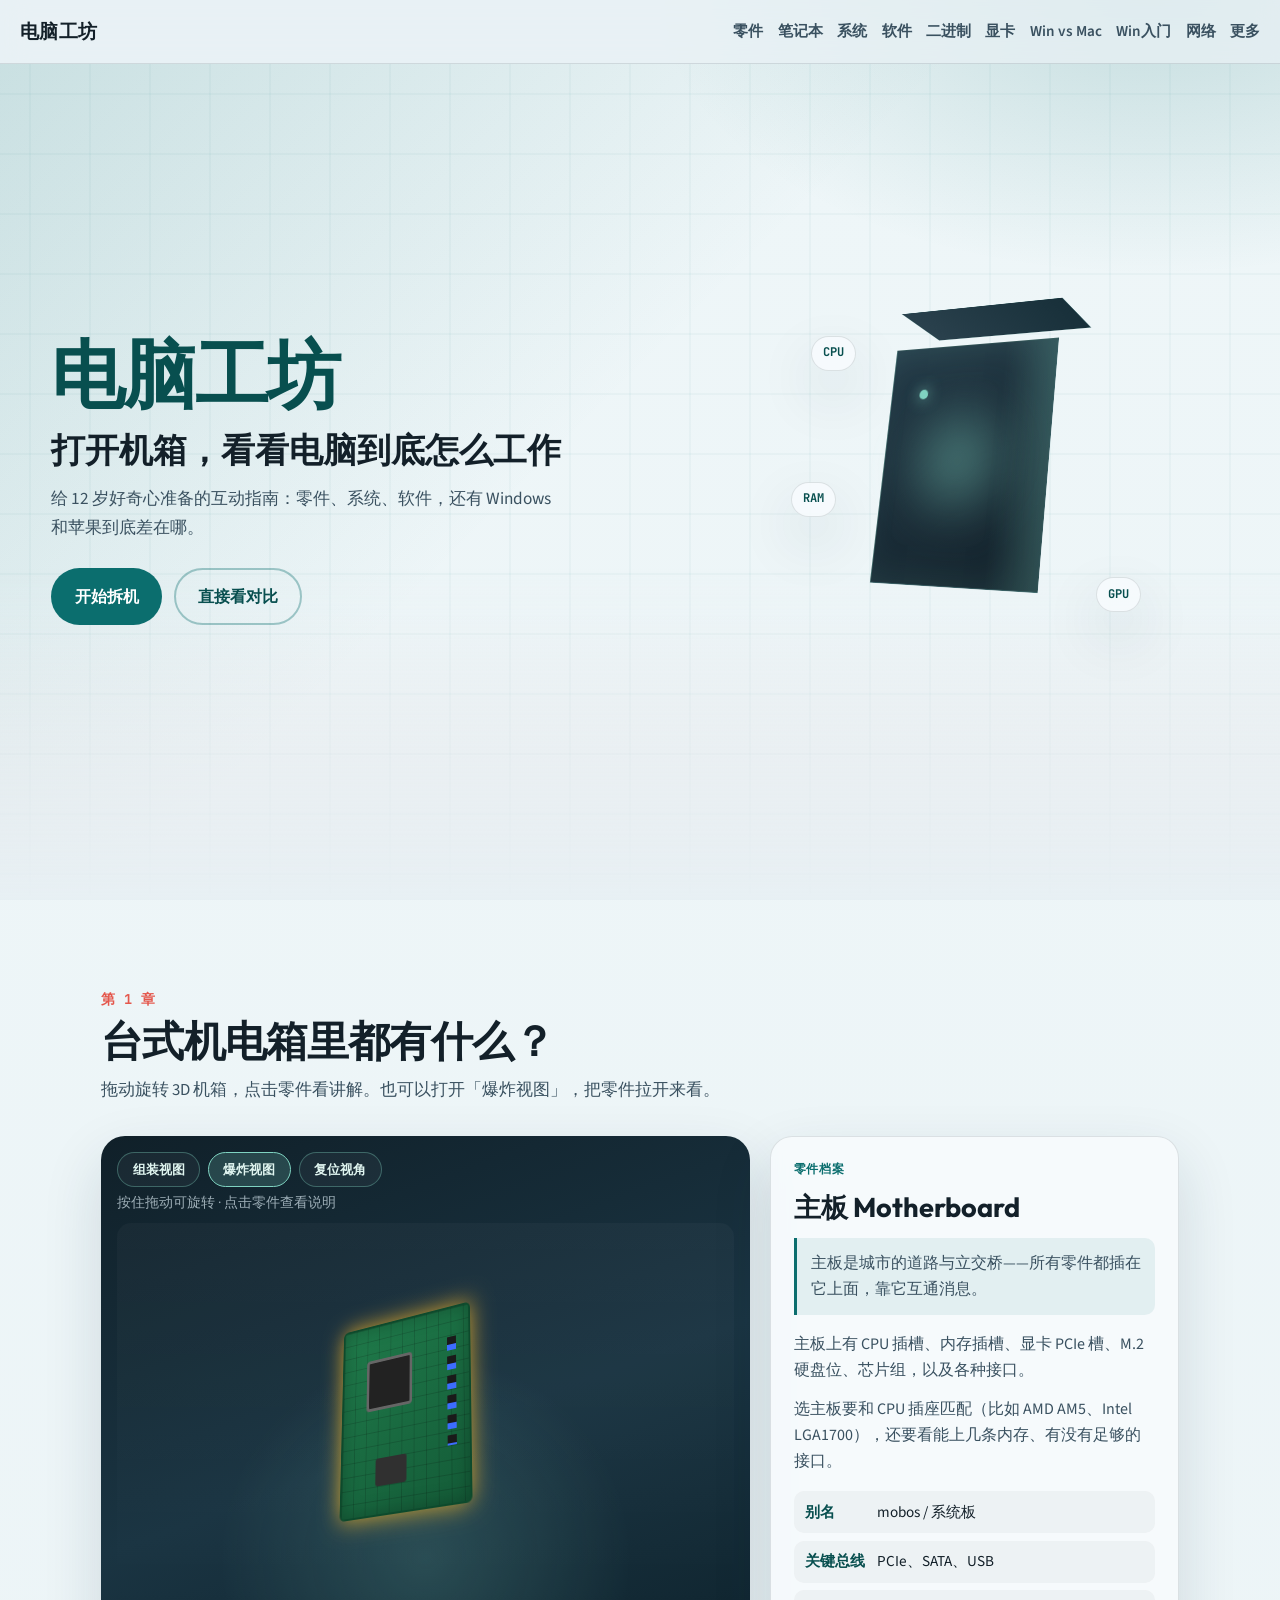
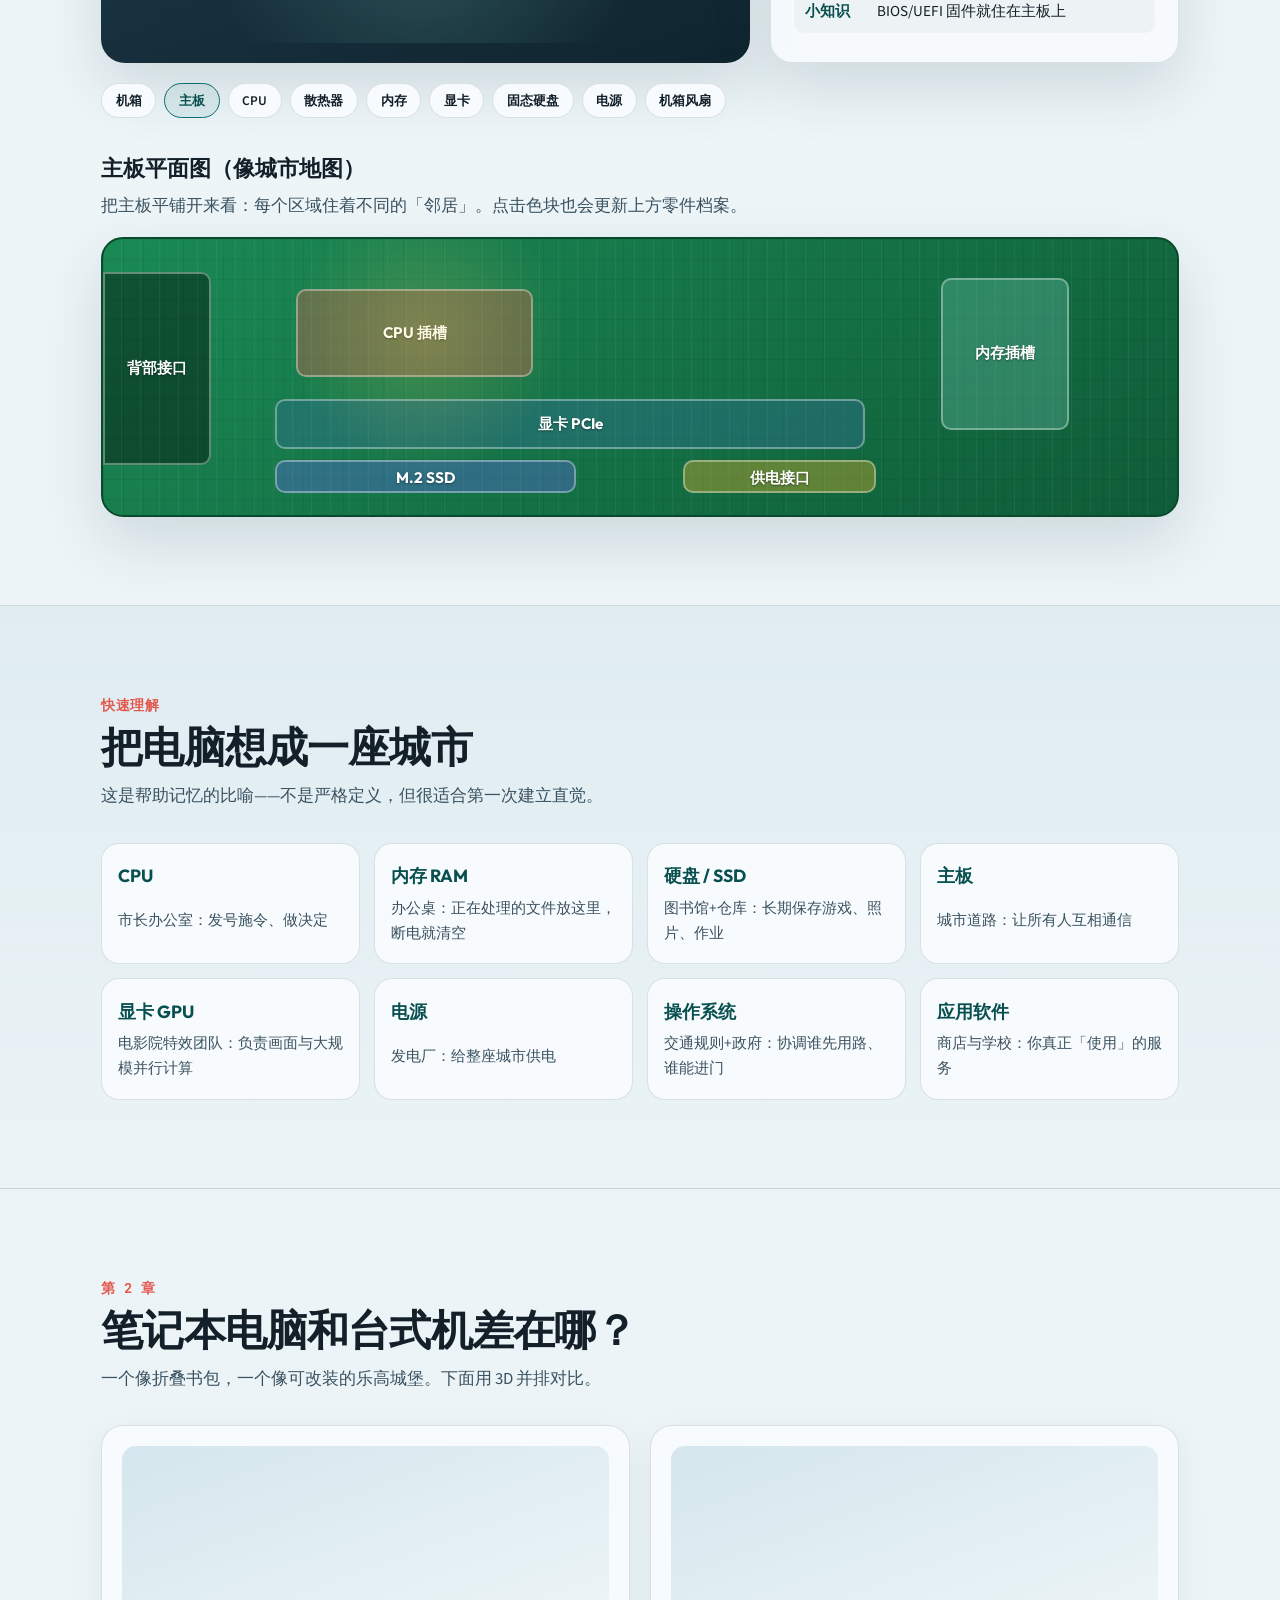
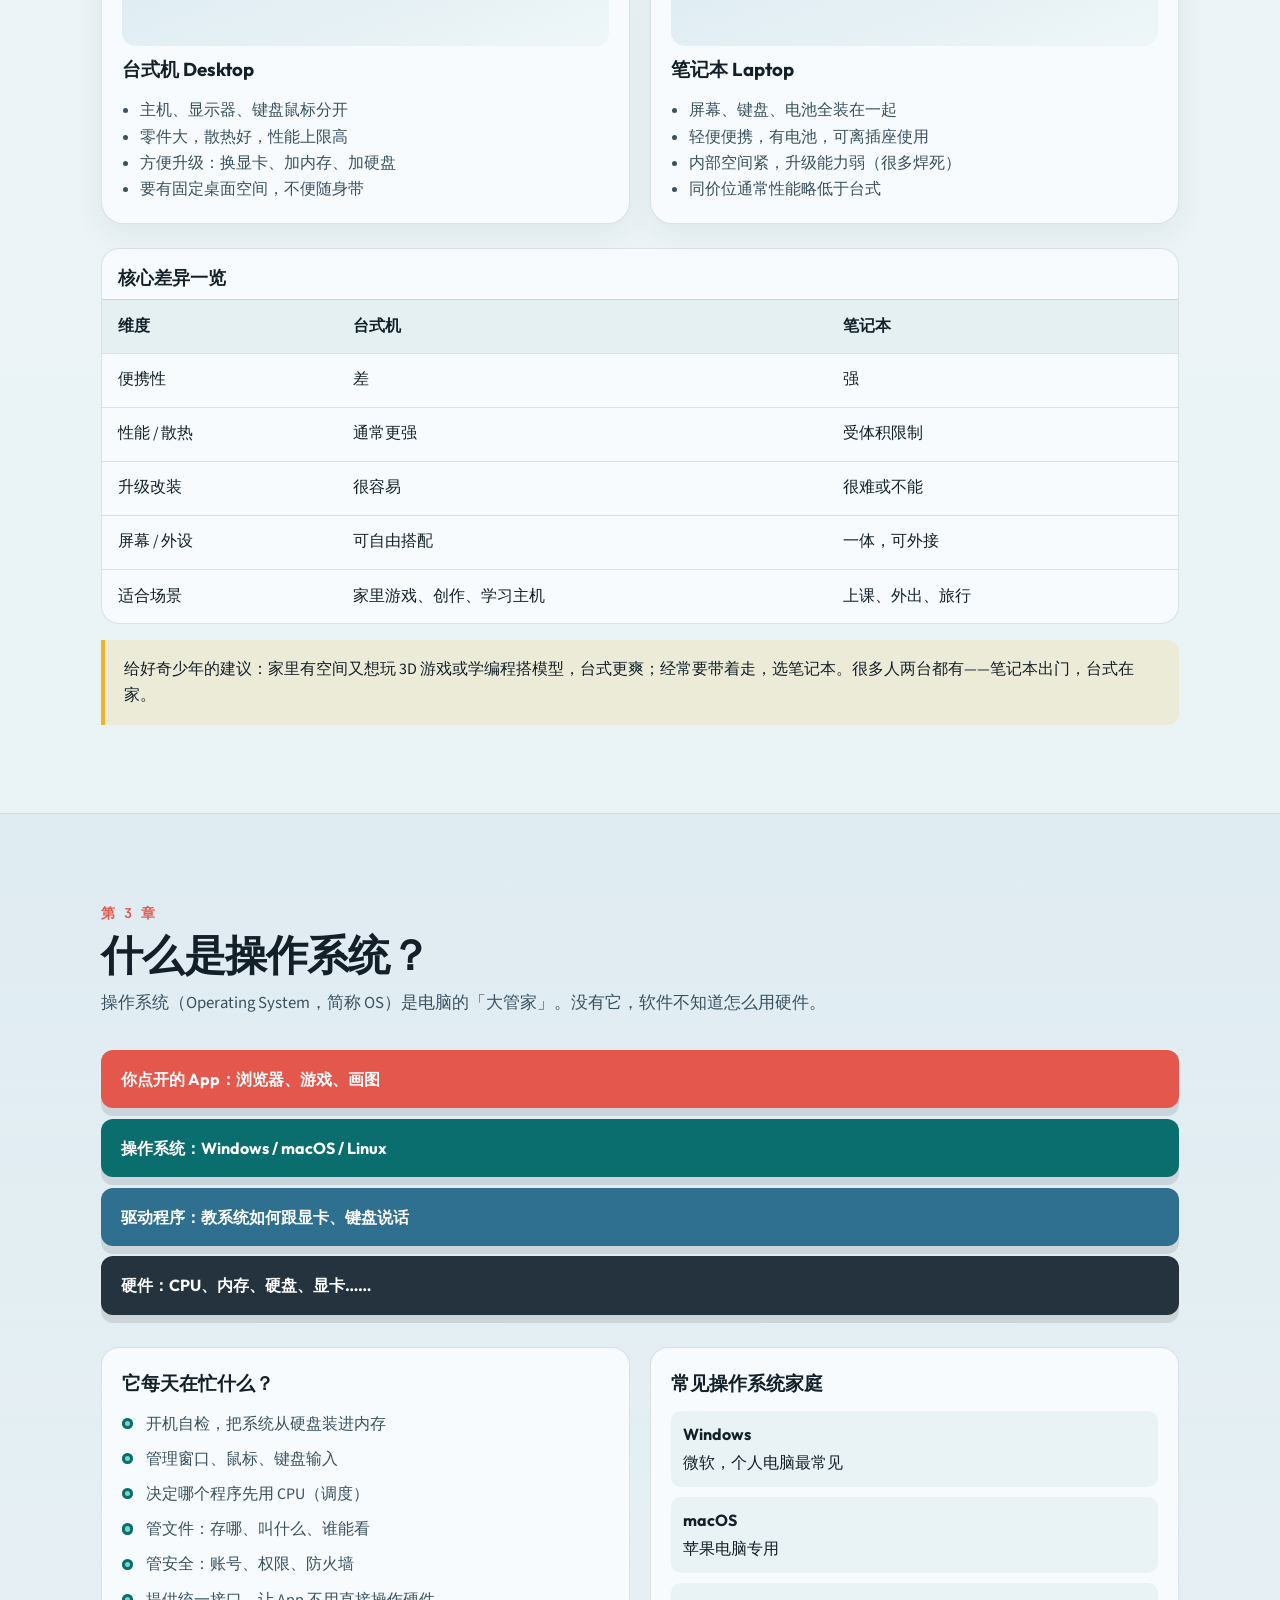
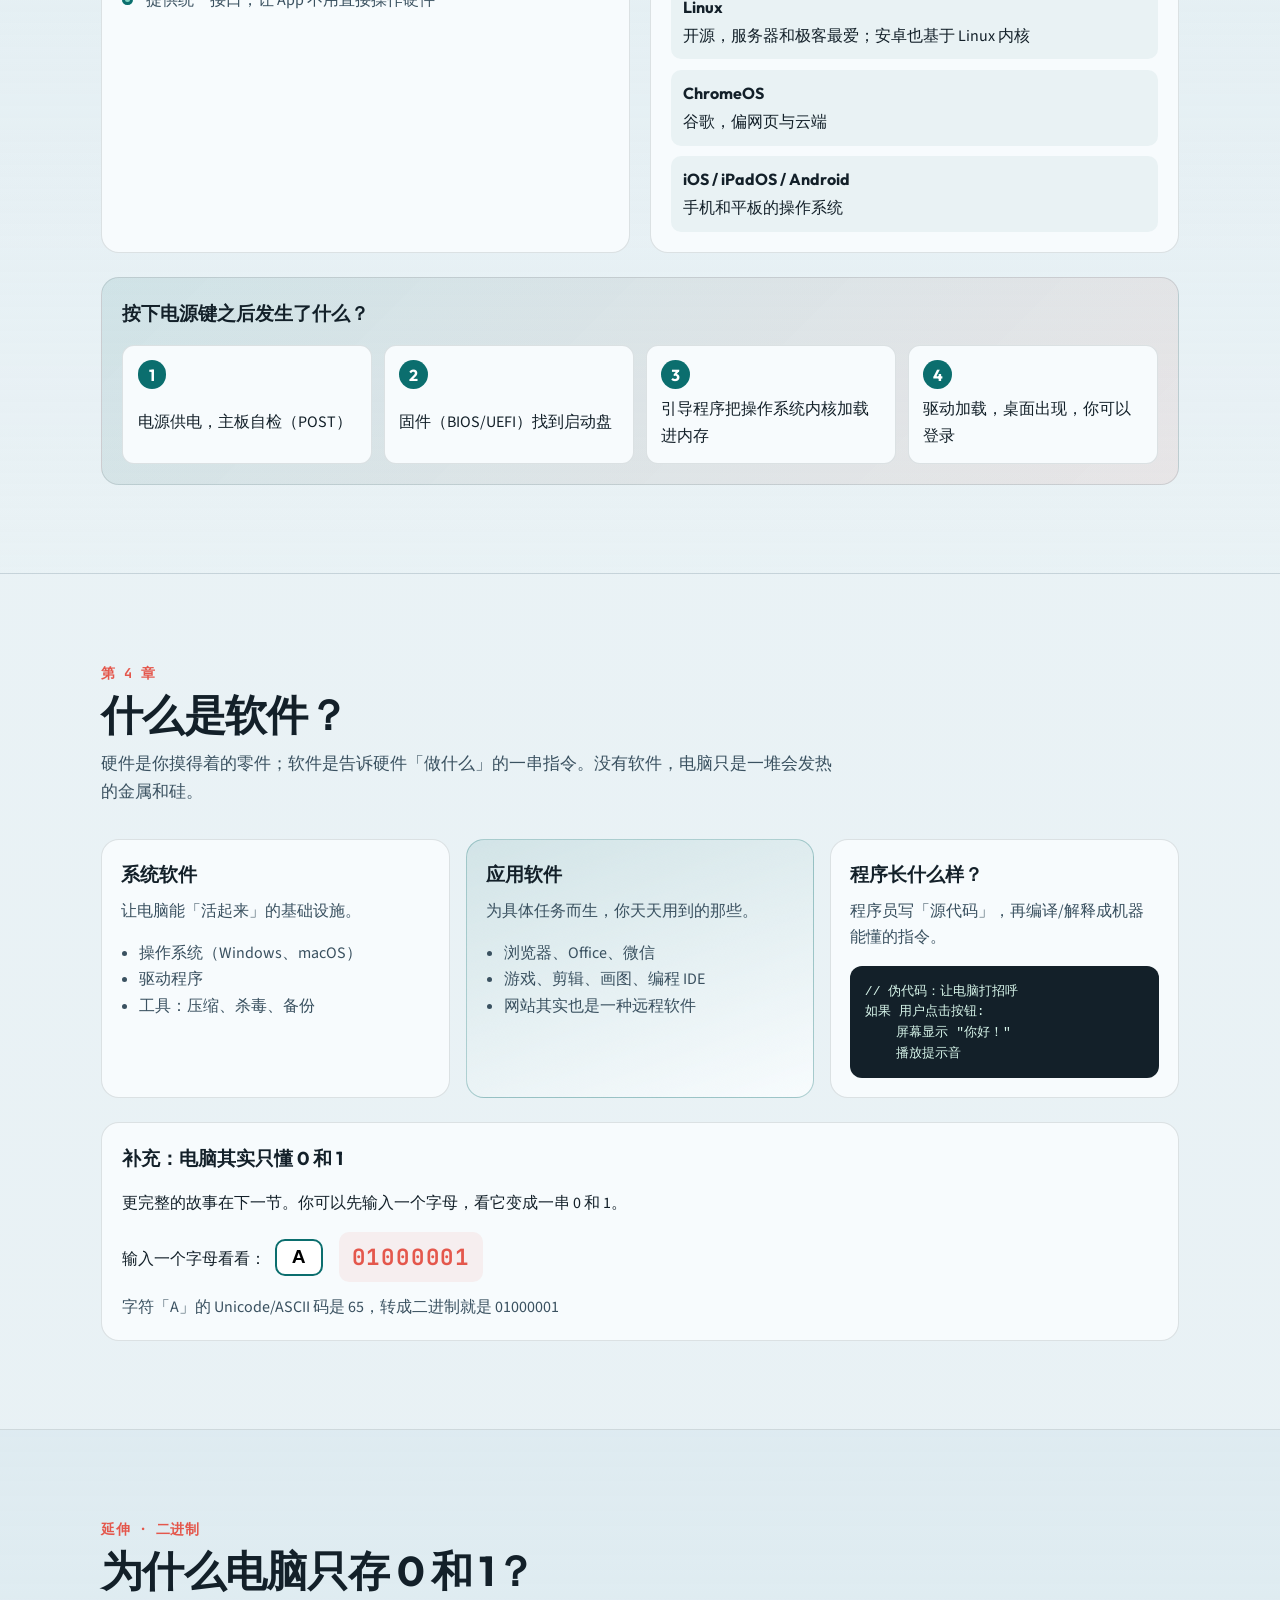
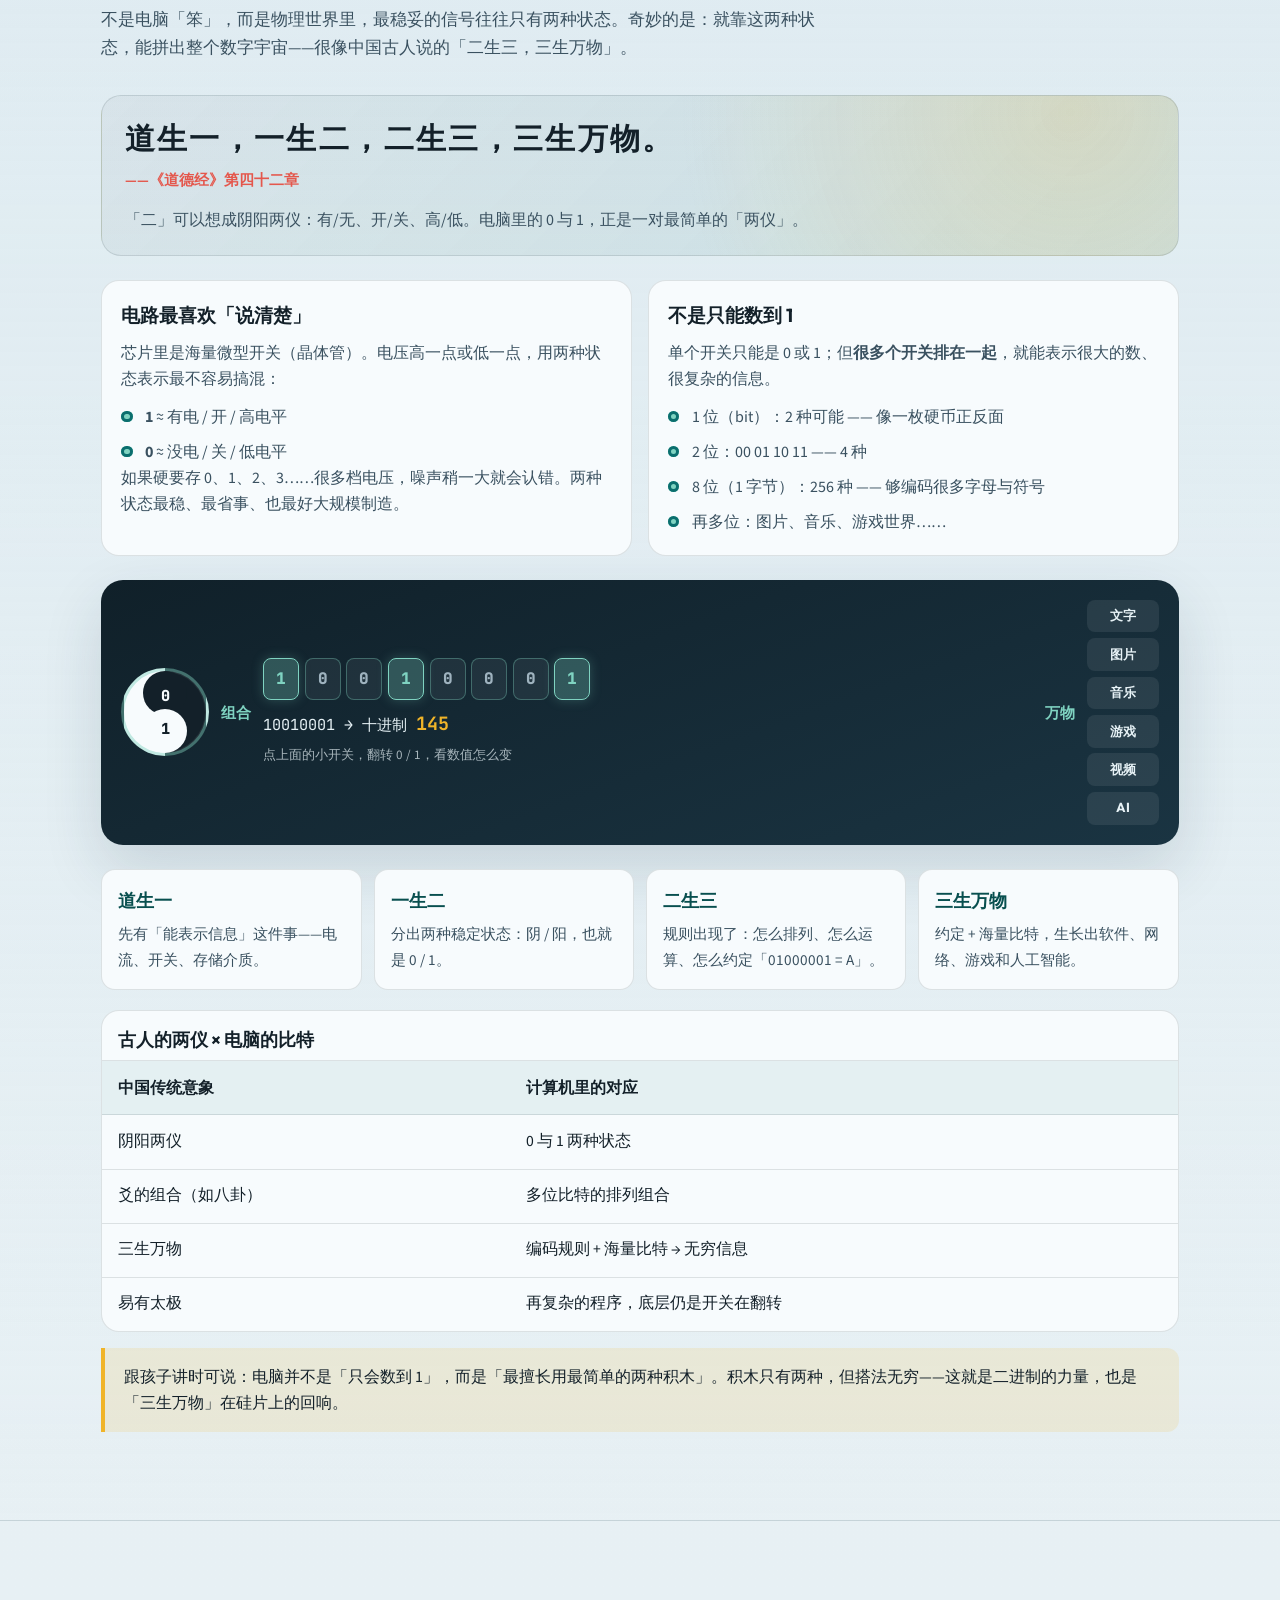
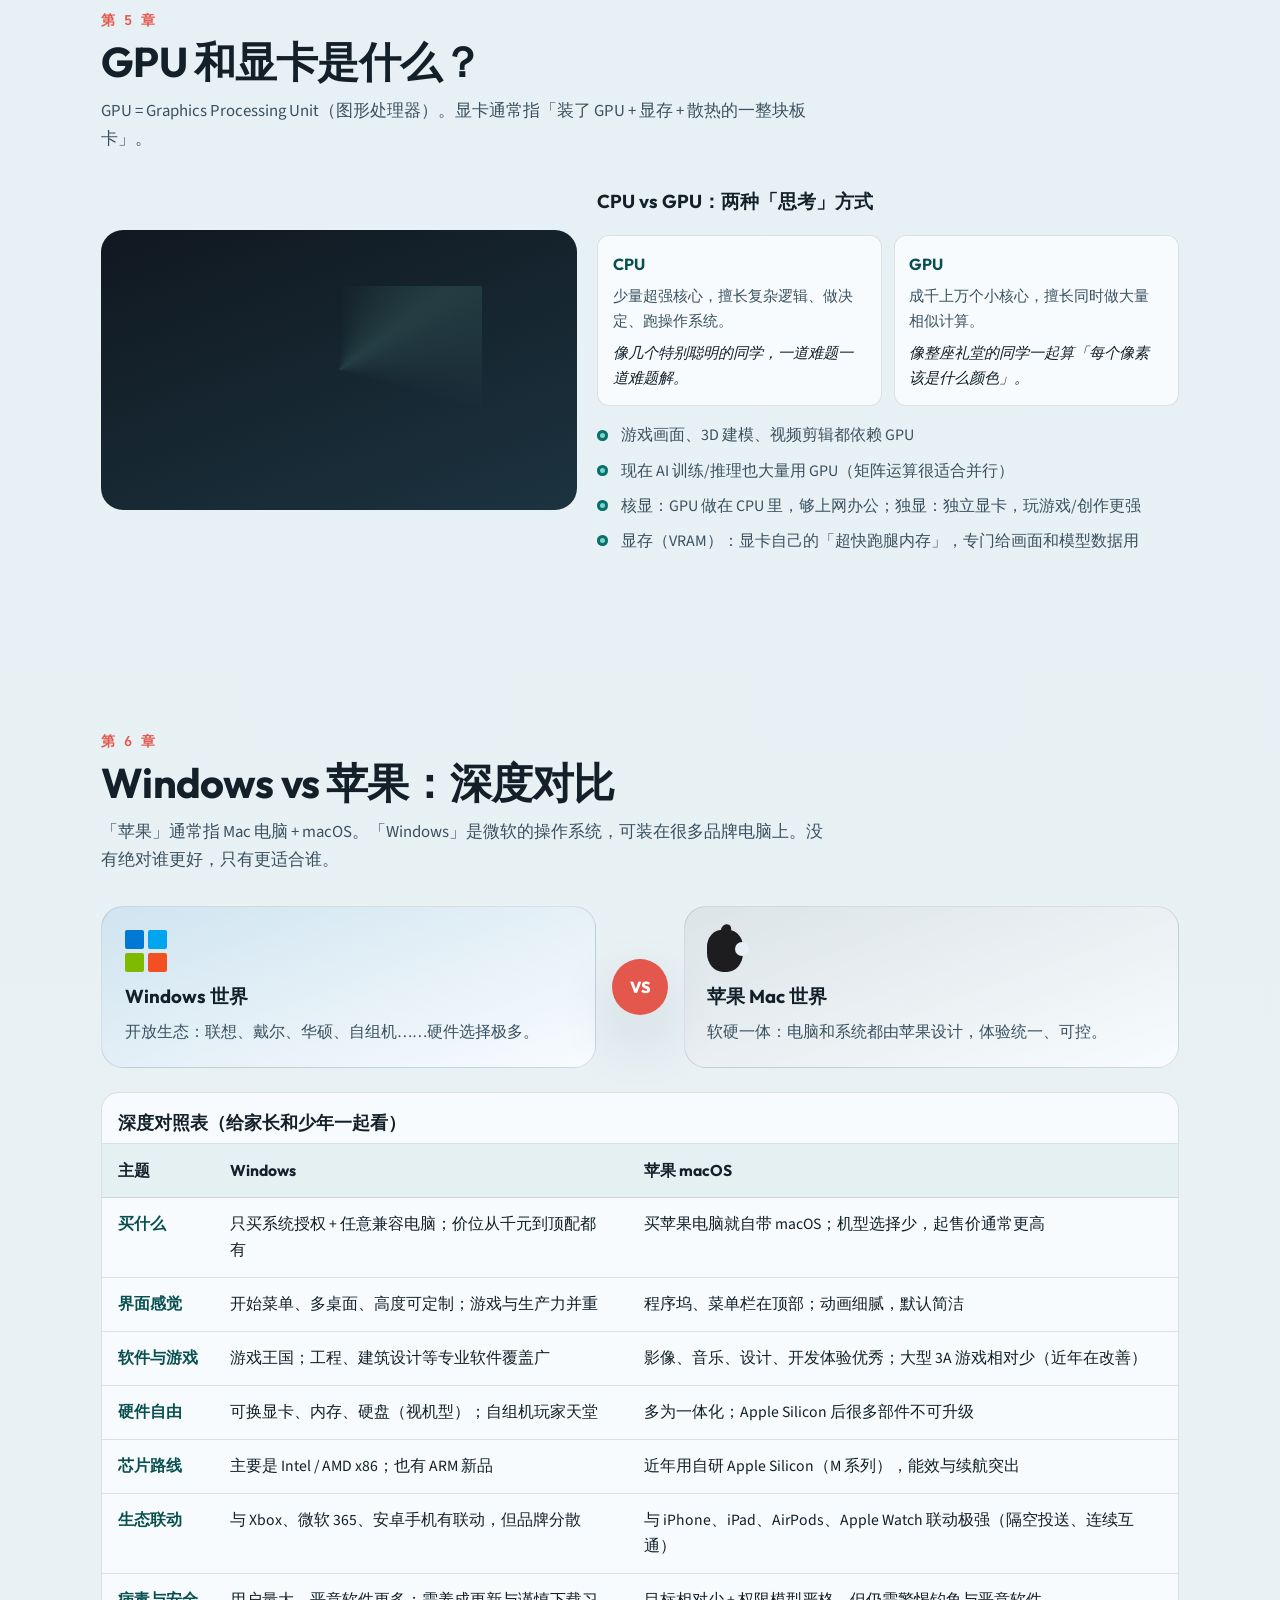
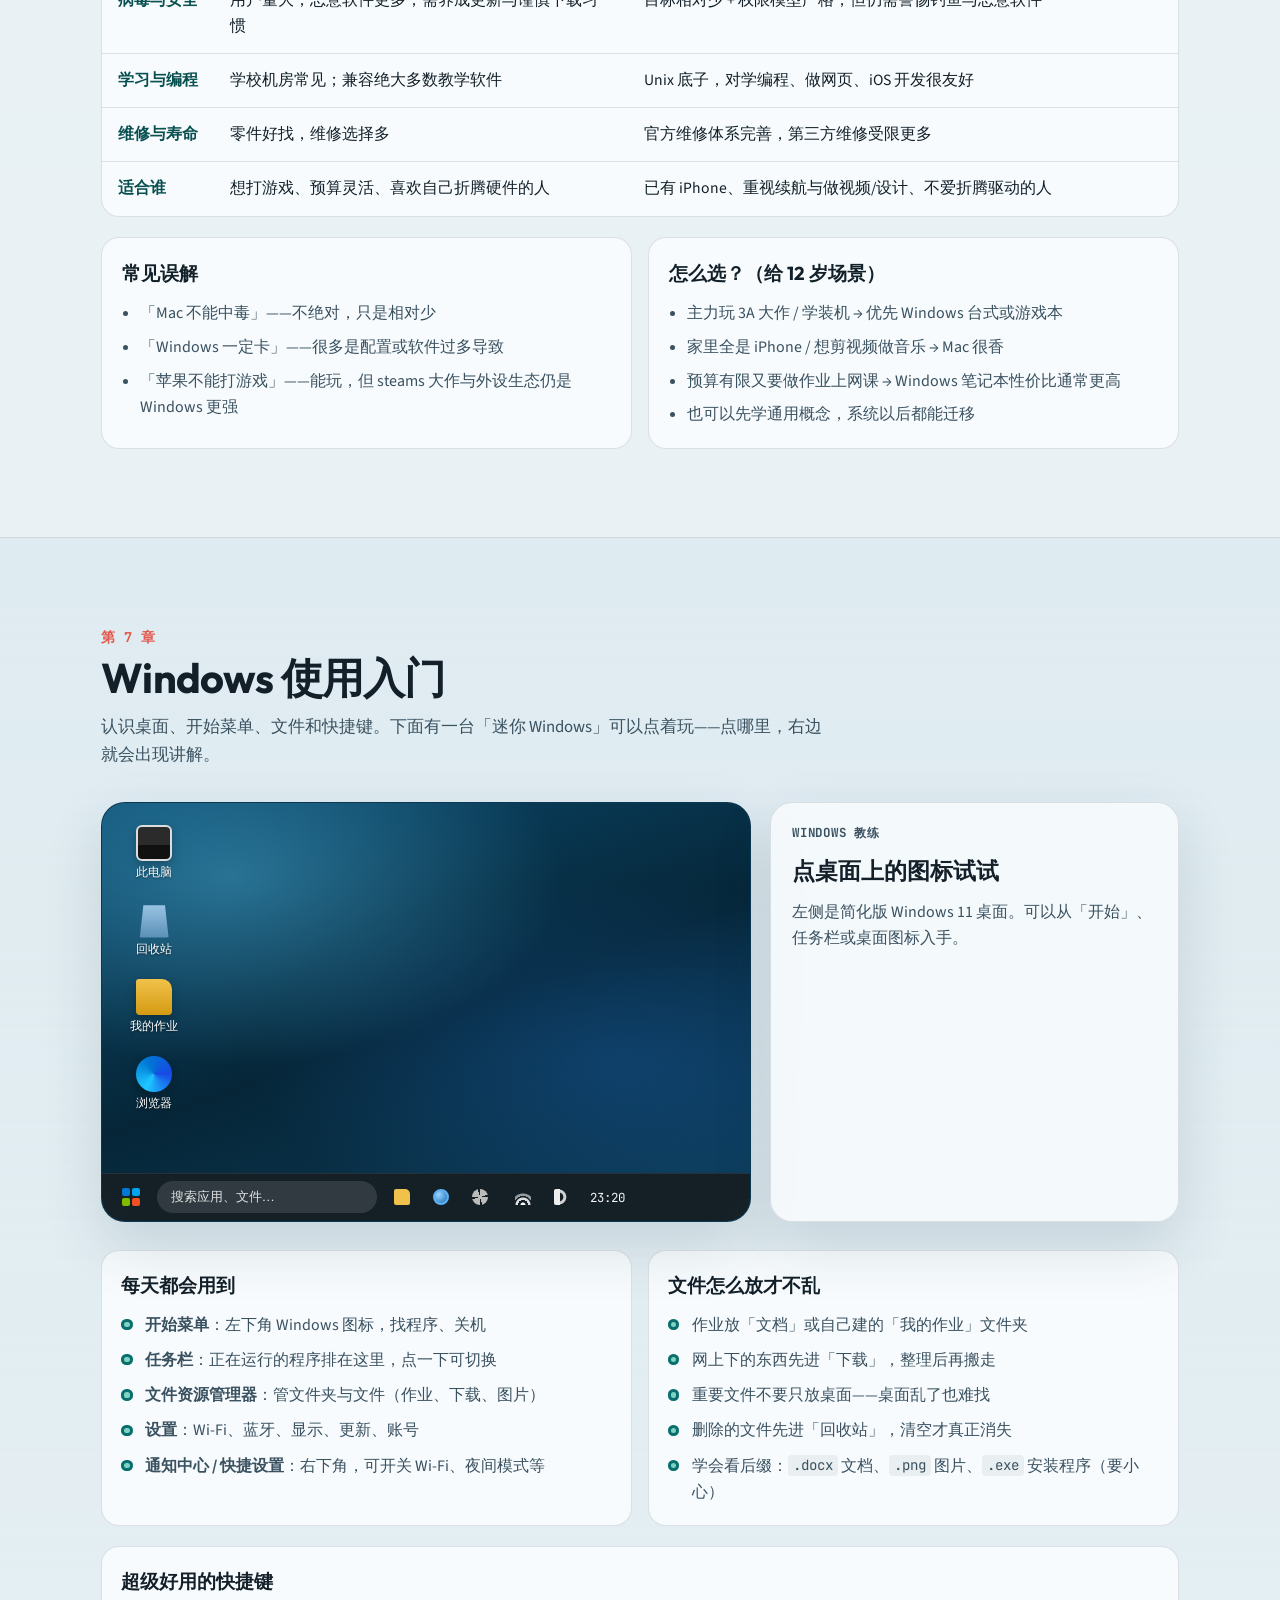
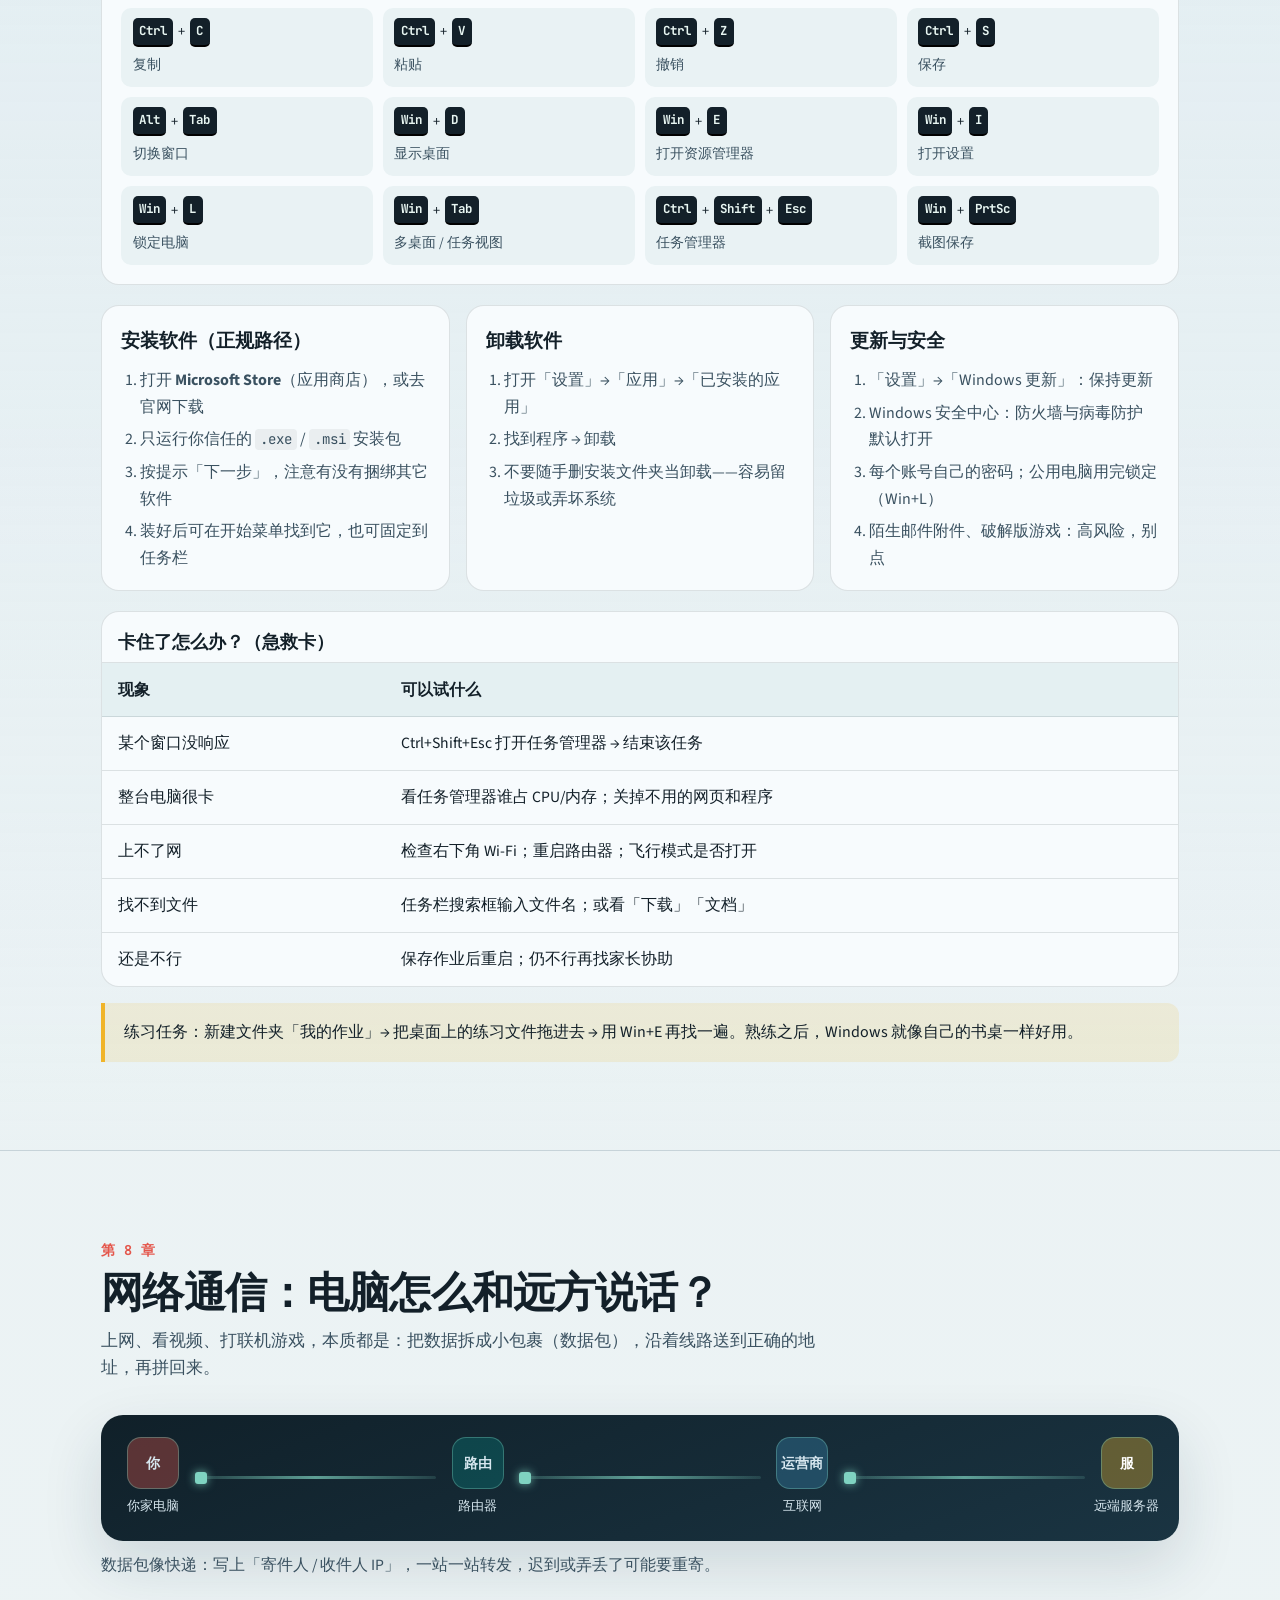
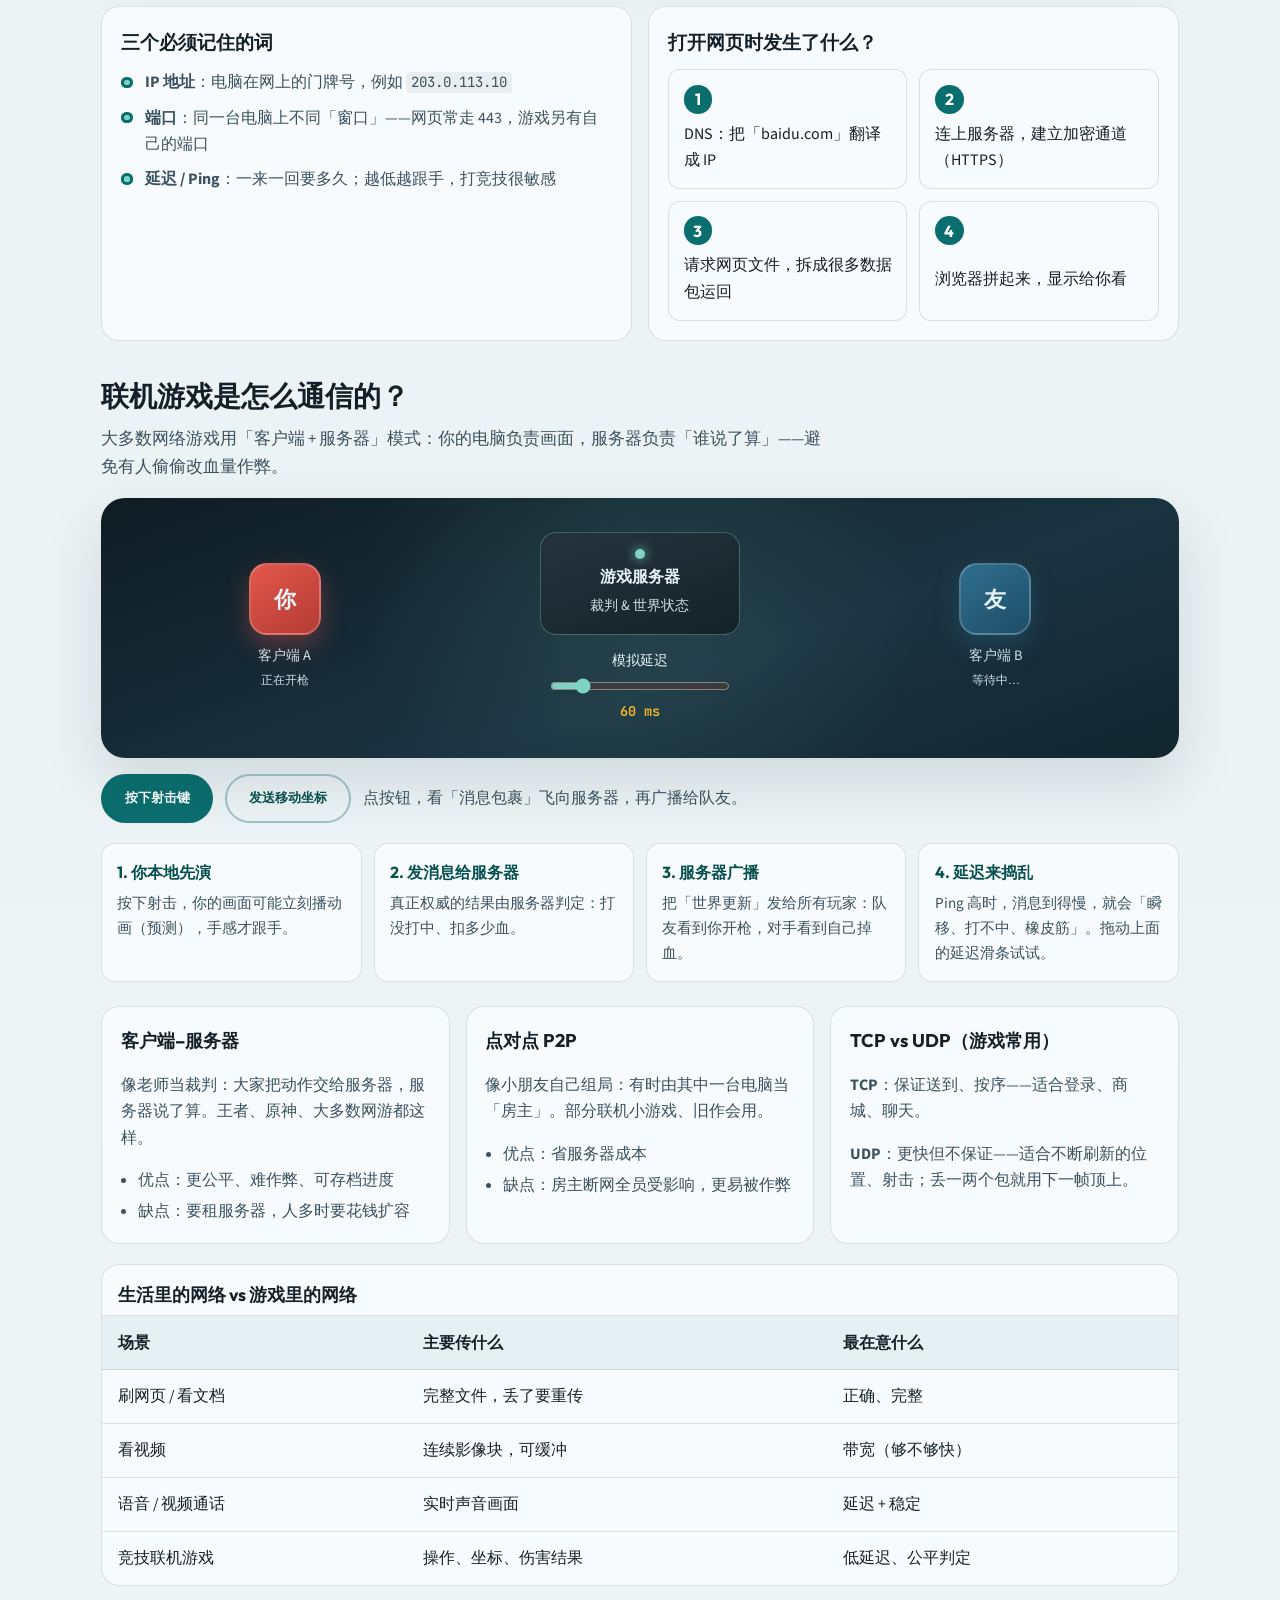
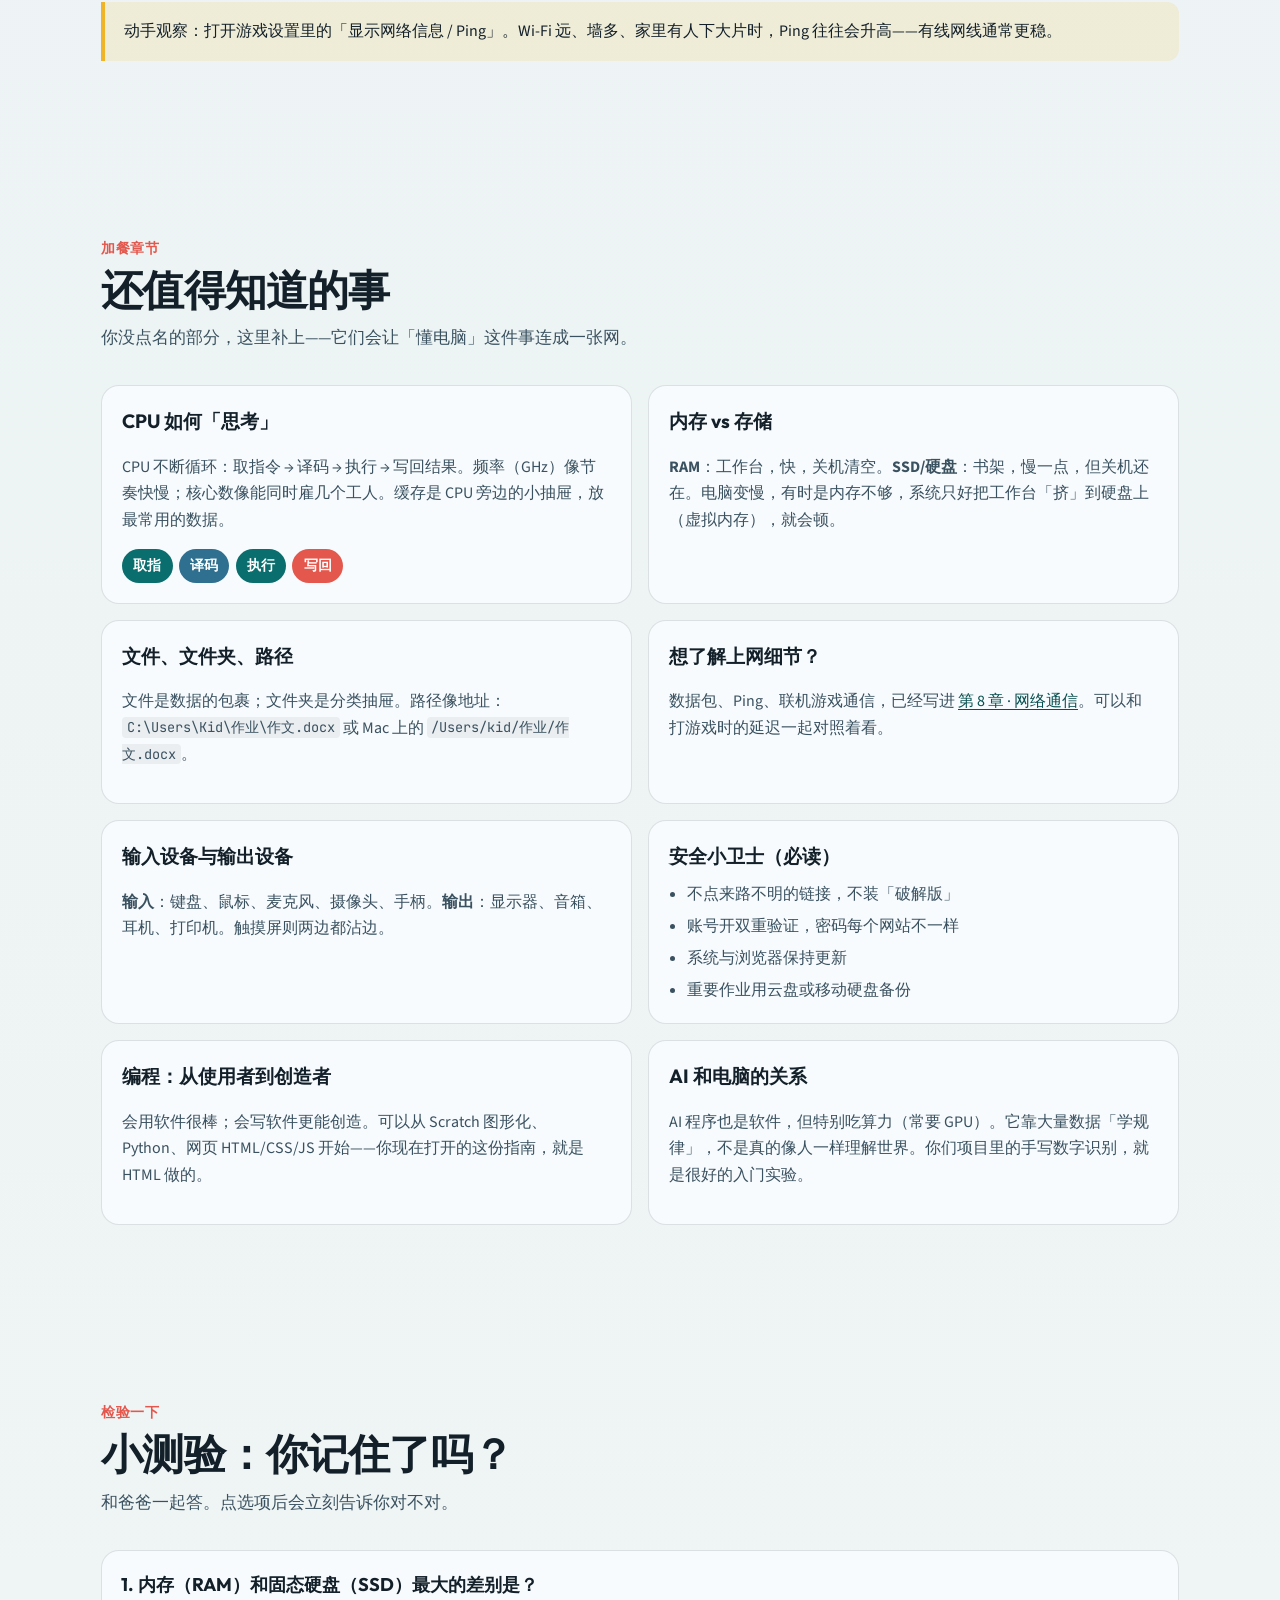
==== commit 9736bcb9: "用统一内层容器修复全宽章节对齐 为 section-alt 增加 section-inner，使道生一、急救卡等与下方卡片同宽居中。  Co-authored-by: chembo <chemboki" ====
--- a/static/computer-guide/index.html
+++ b/static/computer-guide/index.html
@@ -181,6 +181,7 @@
 
     <!-- Analogy -->
     <section class="section section-alt" id="city">
+      <div class="section-inner">
       <div class="section-head">
         <p class="eyebrow">快速理解</p>
         <h2>把电脑想成一座城市</h2>
@@ -195,6 +196,8 @@
         <article class="city-item" role="listitem"><strong>电源</strong><span>发电厂：给整座城市供电</span></article>
         <article class="city-item" role="listitem"><strong>操作系统</strong><span>交通规则+政府：协调谁先用路、谁能进门</span></article>
         <article class="city-item" role="listitem"><strong>应用软件</strong><span>商店与学校：你真正「使用」的服务</span></article>
+      </div>
+    
       </div>
     </section>
 
@@ -269,6 +272,7 @@
 
     <!-- 3. OS -->
     <section class="section section-alt" id="os">
+      <div class="section-inner">
       <div class="section-head">
         <p class="eyebrow">第 3 章</p>
         <h2>什么是操作系统？</h2>
@@ -314,6 +318,8 @@
           <li><b>3</b><span>引导程序把操作系统内核加载进内存</span></li>
           <li><b>4</b><span>驱动加载，桌面出现，你可以登录</span></li>
         </ol>
+      </div>
+    
       </div>
     </section>
 
@@ -369,6 +375,7 @@
 
     <!-- BINARY / 三生万物 -->
     <section class="section section-alt" id="binary">
+      <div class="section-inner">
       <div class="section-head">
         <p class="eyebrow">延伸 · 二进制</p>
         <h2>为什么电脑只存 0 和 1？</h2>
@@ -403,7 +410,7 @@
         </article>
       </div>
 
-      <div class="bit-build" aria-hidden="true">
+      <div class="bit-build">
         <div class="bit-stage">
           <div class="yin-yang" title="阴阳两仪 ≈ 0 与 1">
             <span class="yy-zero">0</span>
@@ -471,6 +478,8 @@
       </div>
 
       <p class="tip-box">跟孩子讲时可说：电脑并不是「只会数到 1」，而是「最擅长用最简单的两种积木」。积木只有两种，但搭法无穷——这就是二进制的力量，也是「三生万物」在硅片上的回响。</p>
+    
+      </div>
     </section>
 
     <!-- 6. GPU -->
@@ -629,6 +638,7 @@
 
     <!-- WINDOWS BASICS -->
     <section class="section section-alt" id="windows">
+      <div class="section-inner">
       <div class="section-head">
         <p class="eyebrow">第 7 章</p>
         <h2>Windows 使用入门</h2>
@@ -805,6 +815,8 @@
       </div>
 
       <p class="tip-box">练习任务：新建文件夹「我的作业」→ 把桌面上的练习文件拖进去 → 用 Win+E 再找一遍。熟练之后，Windows 就像自己的书桌一样好用。</p>
+    
+      </div>
     </section>
 
     <!-- NETWORK -->
@@ -1025,6 +1037,7 @@
 
     <!-- Parent tips -->
     <section class="section section-alt" id="teach">
+      <div class="section-inner">
       <div class="section-head">
         <p class="eyebrow">给家长</p>
         <h2>怎么讲给他听</h2>
@@ -1033,11 +1046,14 @@
         <li>先玩第 1 章 3D 拆机，建立「零件地图」，不要一上来背名词。</li>
         <li>用「城市比喻」串起来，再回到真实名字。</li>
         <li>打开家里的任务管理器 / 活动监视器，看 CPU、内存占用——把抽象变成屏幕上的数字。</li>
+        <li>讲二进制时，可先念「道生一，一生二，二生三，三生万物」，再点开关看 0/1 组合。</li>
         <li>打开第 7 章迷你 Windows，一起练：建文件夹、用搜索、认快捷键。</li>
         <li>打一局联机游戏时打开 Ping 显示，对照第 8 章讲「消息怎么飞」。</li>
         <li>对比家里的手机、平板、电脑：都是计算机，只是形态不同。</li>
         <li>若他想继续：装一个 Ubuntu 虚拟机，或一起看机箱（断电！），或回到本仓库的 AI 数字识别项目。</li>
       </ol>
+    
+      </div>
     </section>
   </main>
 
--- a/static/computer-guide/styles.css
+++ b/static/computer-guide/styles.css
@@ -343,27 +343,29 @@
 
 /*
   Full-bleed background chapters:
-  children share the same content width as regular .section
-  (= section max-width minus horizontal padding).
+  one inner shell matches regular .section content column exactly.
 */
 .section-alt {
   max-width: none;
   padding-left: 0;
   padding-right: 0;
+  display: block;
   background: linear-gradient(180deg, rgba(217, 232, 239, 0.65), rgba(231, 240, 244, 0.2));
   border-block: 1px solid var(--line);
 }
-.section-alt > * {
+.section-alt > .section-inner {
   box-sizing: border-box;
-  width: min(
-    calc(100% - 2 * var(--section-pad-x)),
-    calc(var(--section-max) - 2 * var(--section-pad-x))
-  );
-  max-width: calc(var(--section-max) - 2 * var(--section-pad-x));
+  width: 100%;
+  max-width: var(--section-max);
   margin-left: auto;
   margin-right: auto;
-  padding-left: 0;
-  padding-right: 0;
+  padding-left: var(--section-pad-x);
+  padding-right: var(--section-pad-x);
+}
+.section-alt > .section-inner > * {
+  width: 100%;
+  max-width: 100%;
+  box-sizing: border-box;
 }
 
 .section-head {
@@ -1077,16 +1079,21 @@
 }
 
 .table-wrap {
+  display: block;
   overflow-x: auto;
-  margin: 1rem 0;
+  margin-block: 1rem;
+  margin-inline: auto;
+  width: 100%;
+  max-width: 100%;
   border-radius: var(--radius);
   border: 1px solid var(--line);
   background: var(--white);
+  box-sizing: border-box;
 }
 .compare-table {
   width: 100%;
   border-collapse: collapse;
-  min-width: 560px;
+  min-width: 0;
   font-size: 0.98rem;
 }
 .compare-table caption {
@@ -1115,7 +1122,11 @@
 }
 
 .tip-box {
-  margin: 1rem 0 0;
+  margin-block: 1rem 0;
+  margin-inline: 0;
+  width: 100%;
+  max-width: 100%;
+  box-sizing: border-box;
   padding: 1rem 1.15rem;
   background: rgba(240, 180, 41, 0.14);
   border-left: 4px solid var(--amber);
@@ -1328,6 +1339,8 @@
     radial-gradient(circle at 90% 10%, rgba(240, 180, 41, 0.18), transparent 40%),
     linear-gradient(135deg, rgba(19, 32, 41, 0.04), rgba(11, 110, 110, 0.1));
   border: 1px solid var(--line);
+  width: 100%;
+  box-sizing: border-box;
 }
 .dao-line {
   margin: 0;
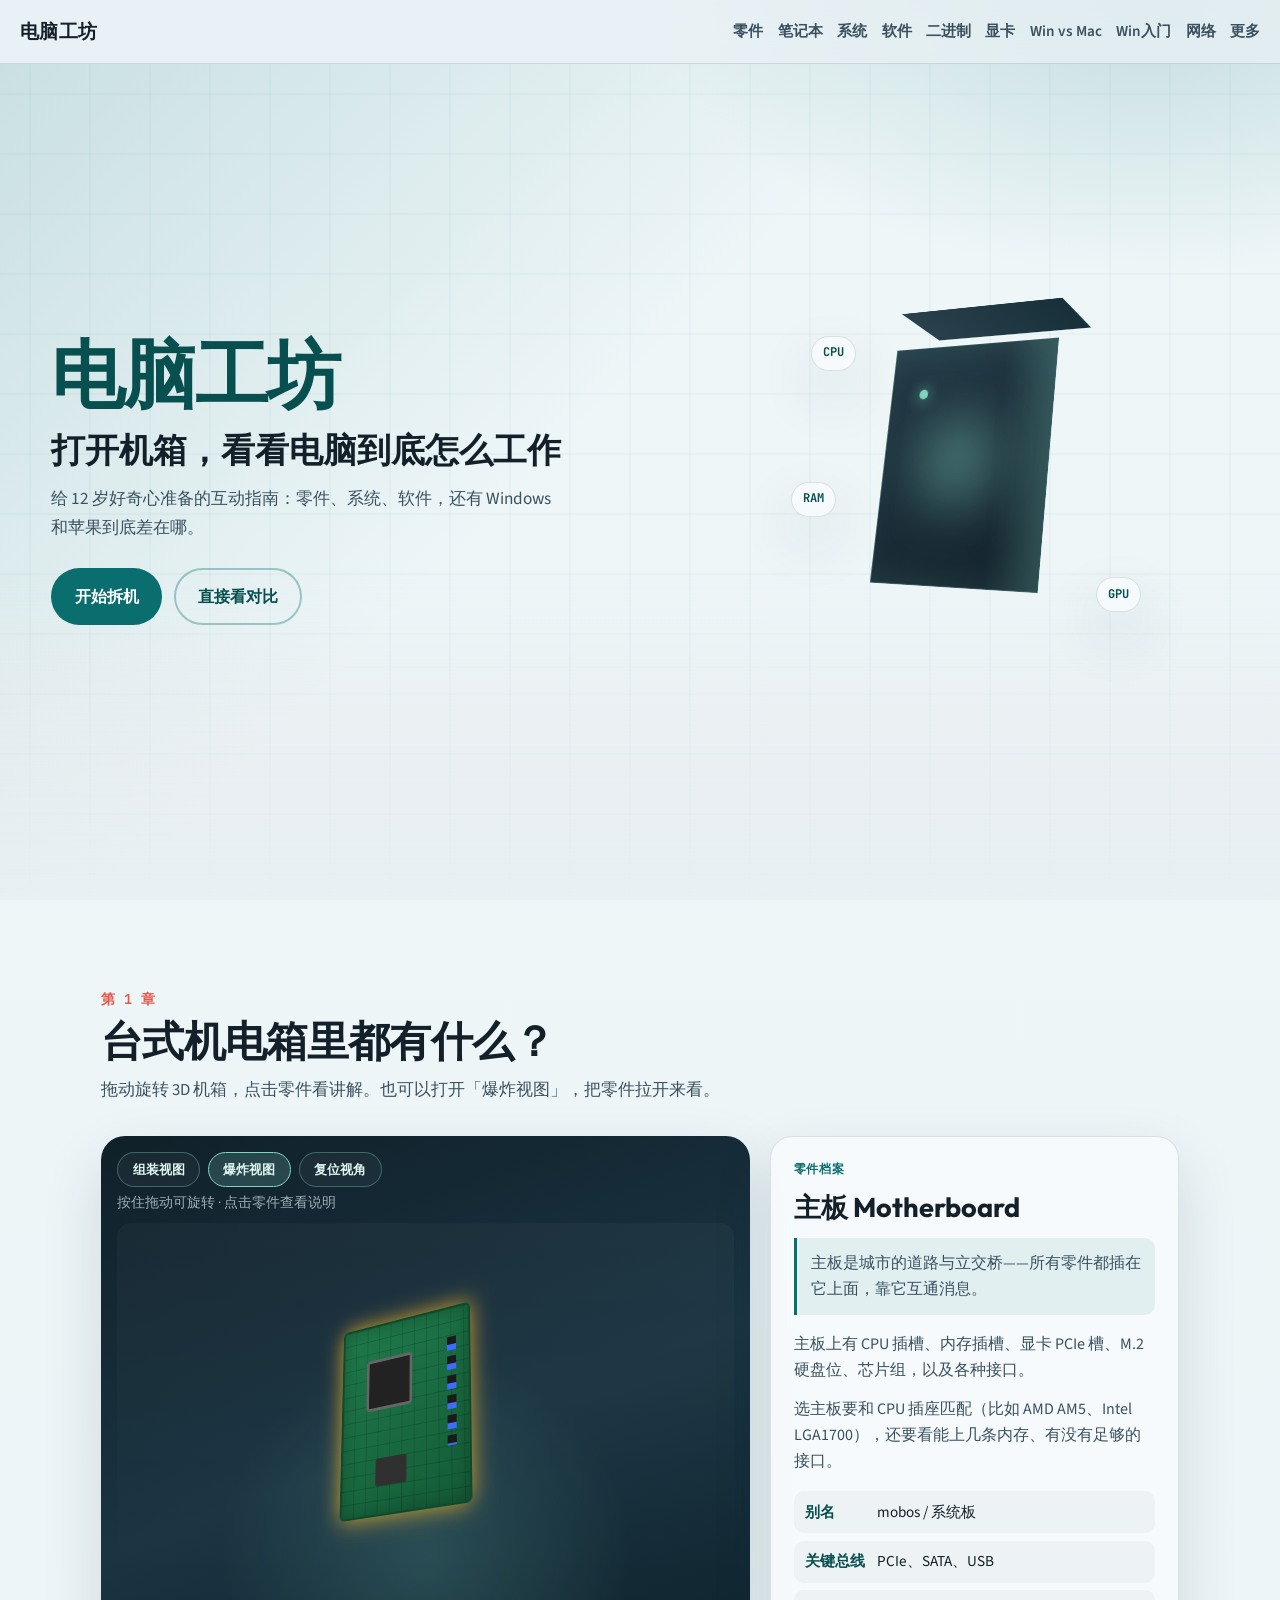
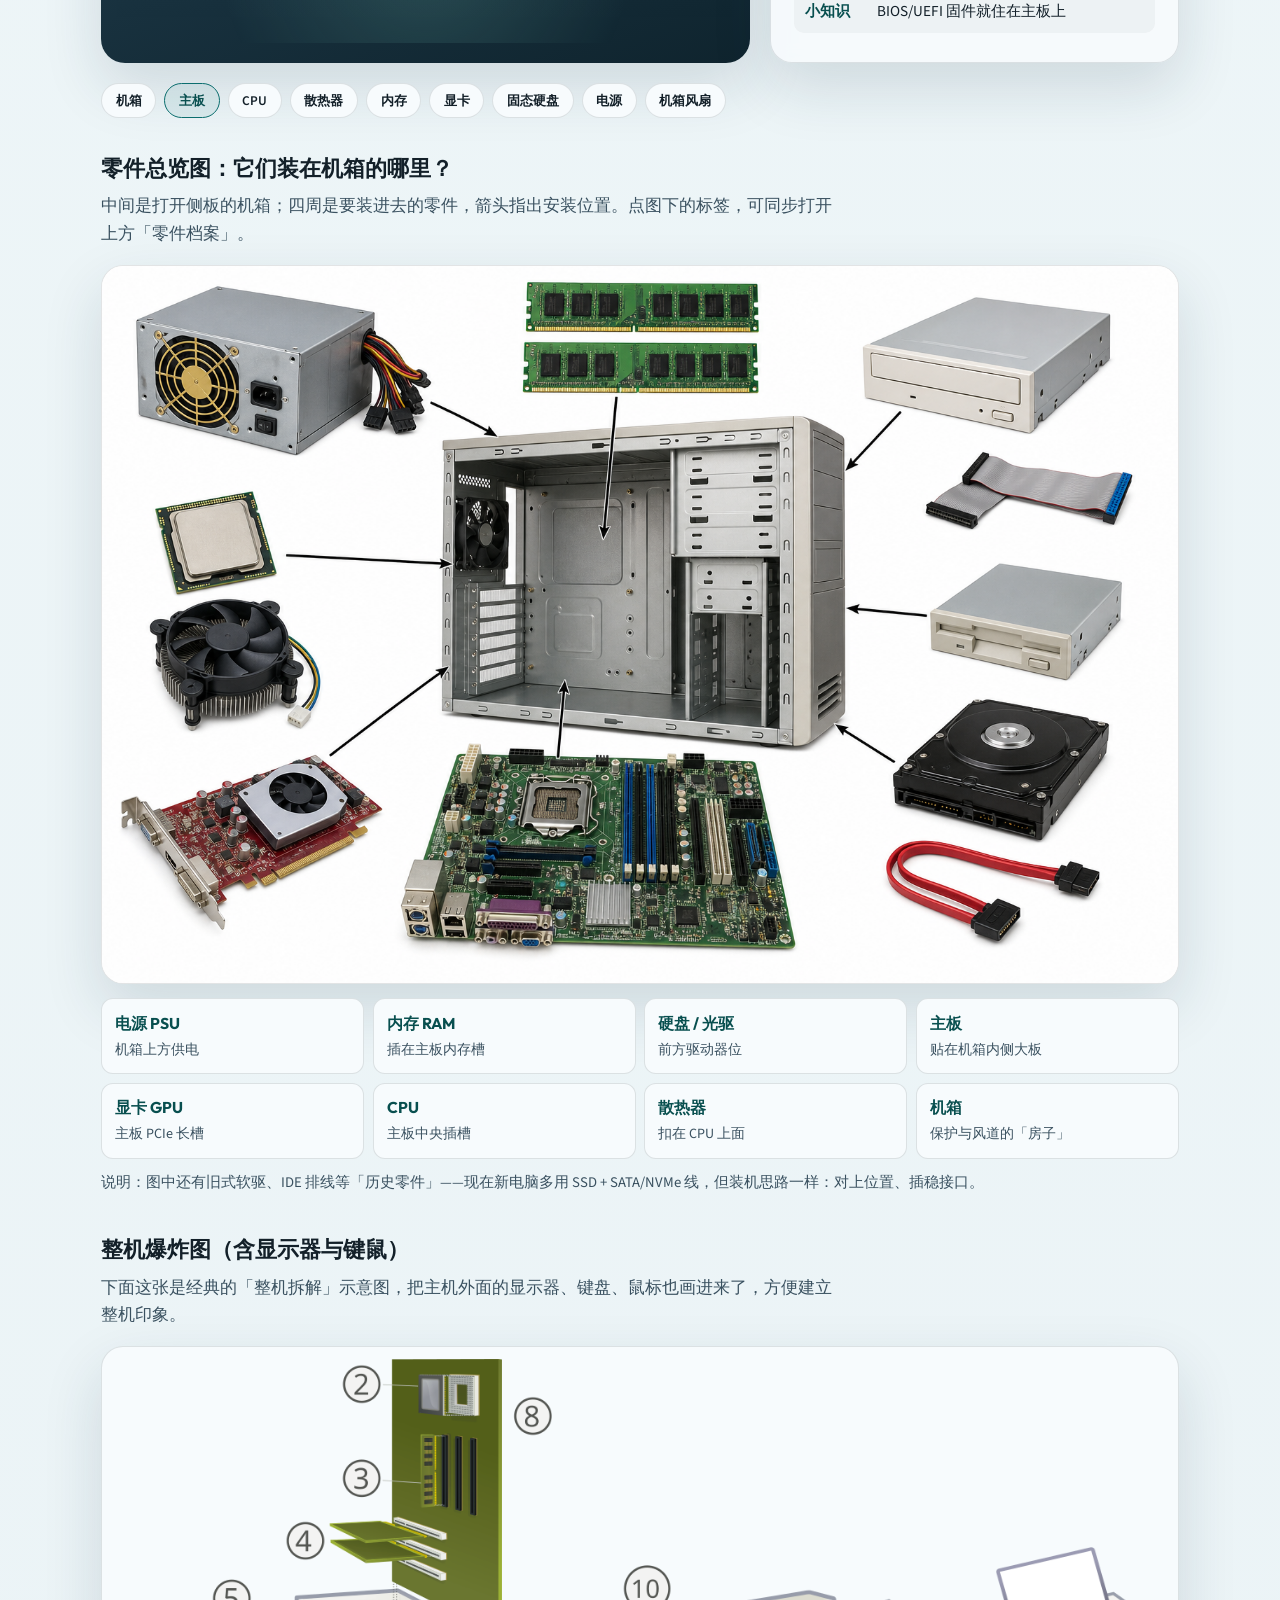
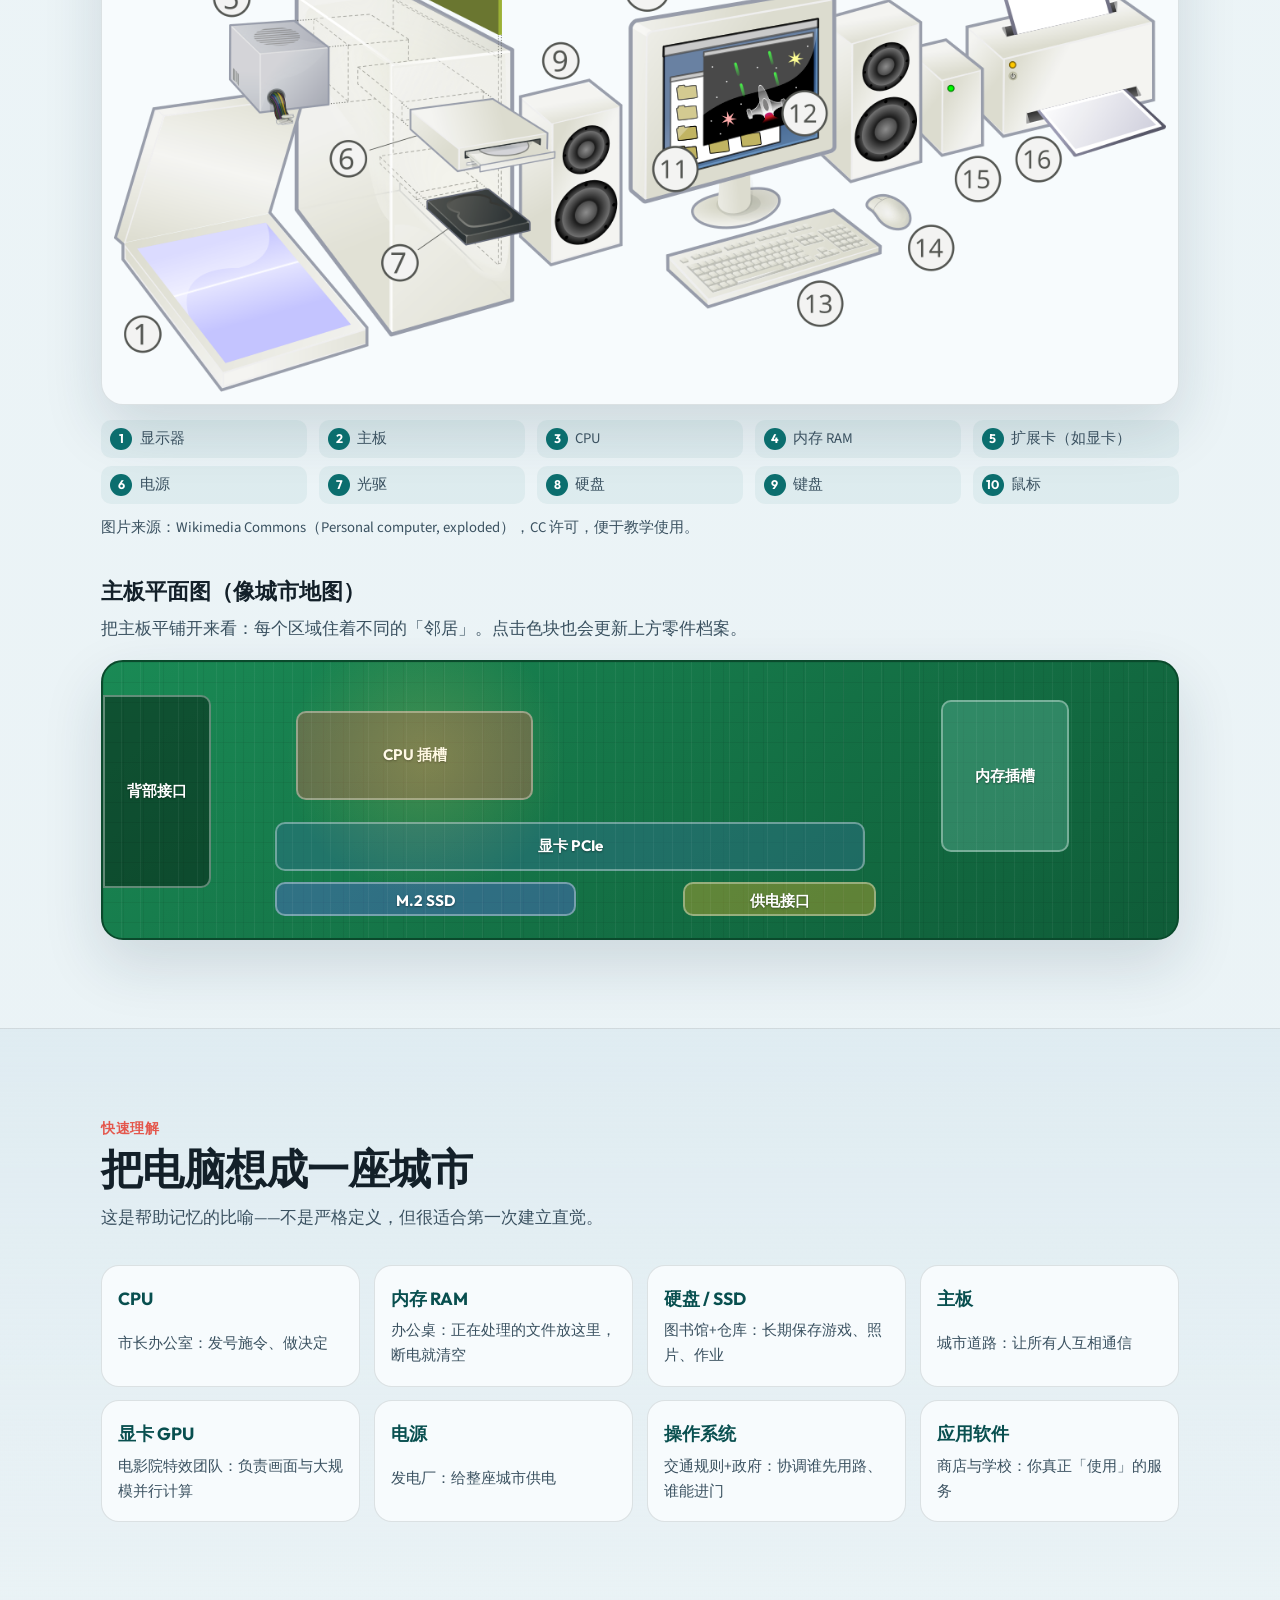
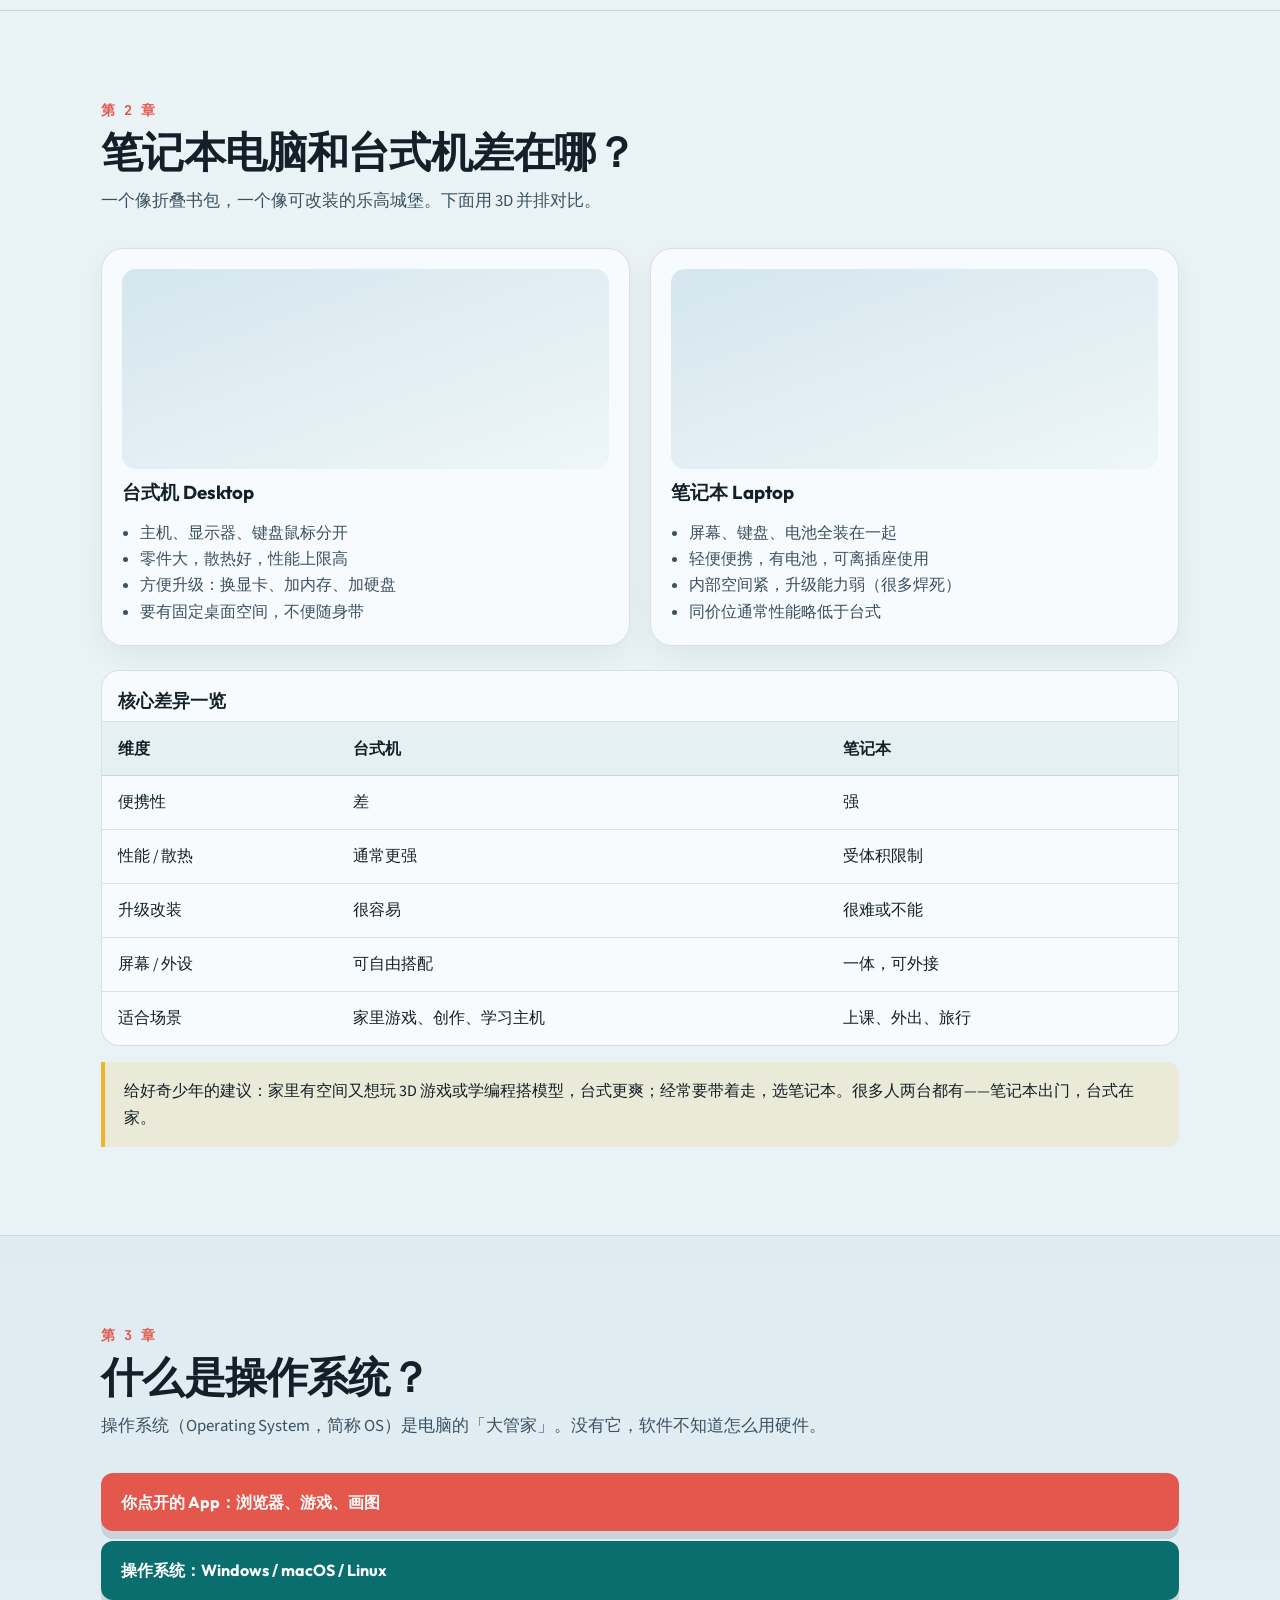
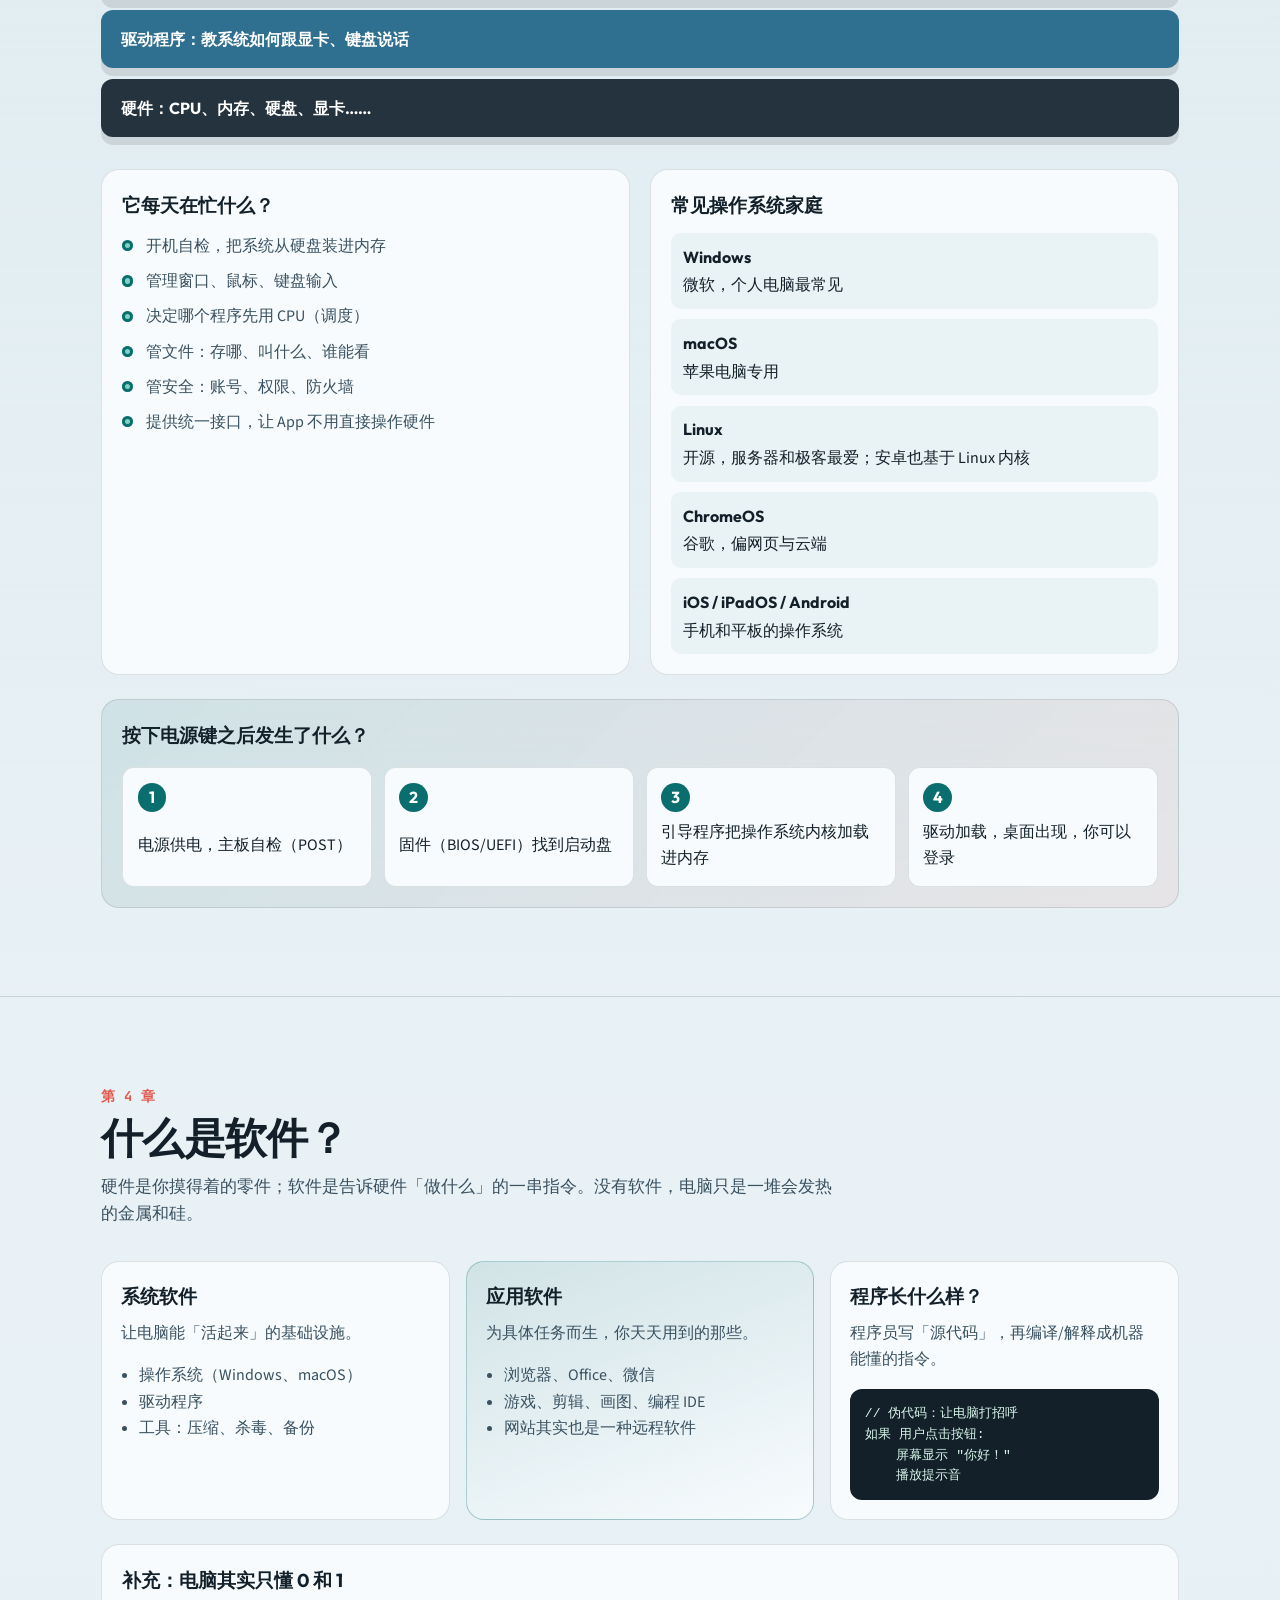
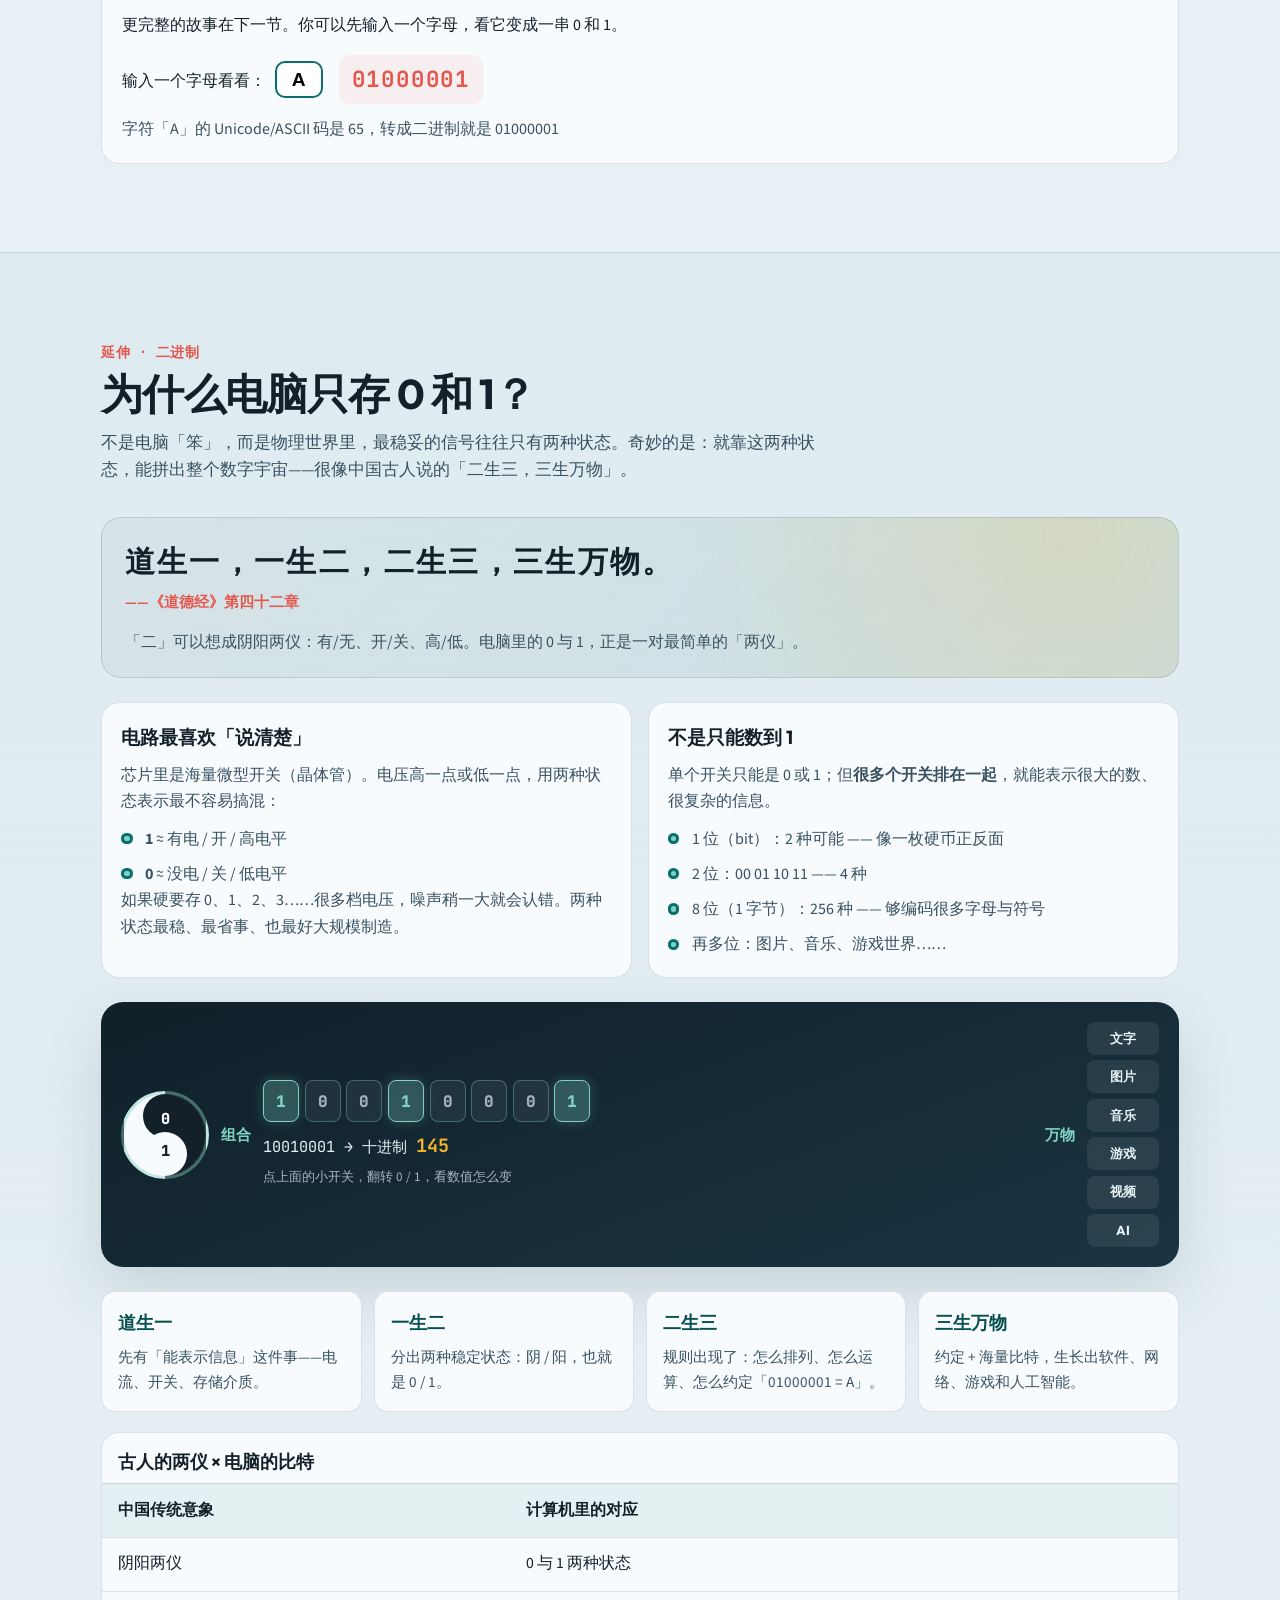
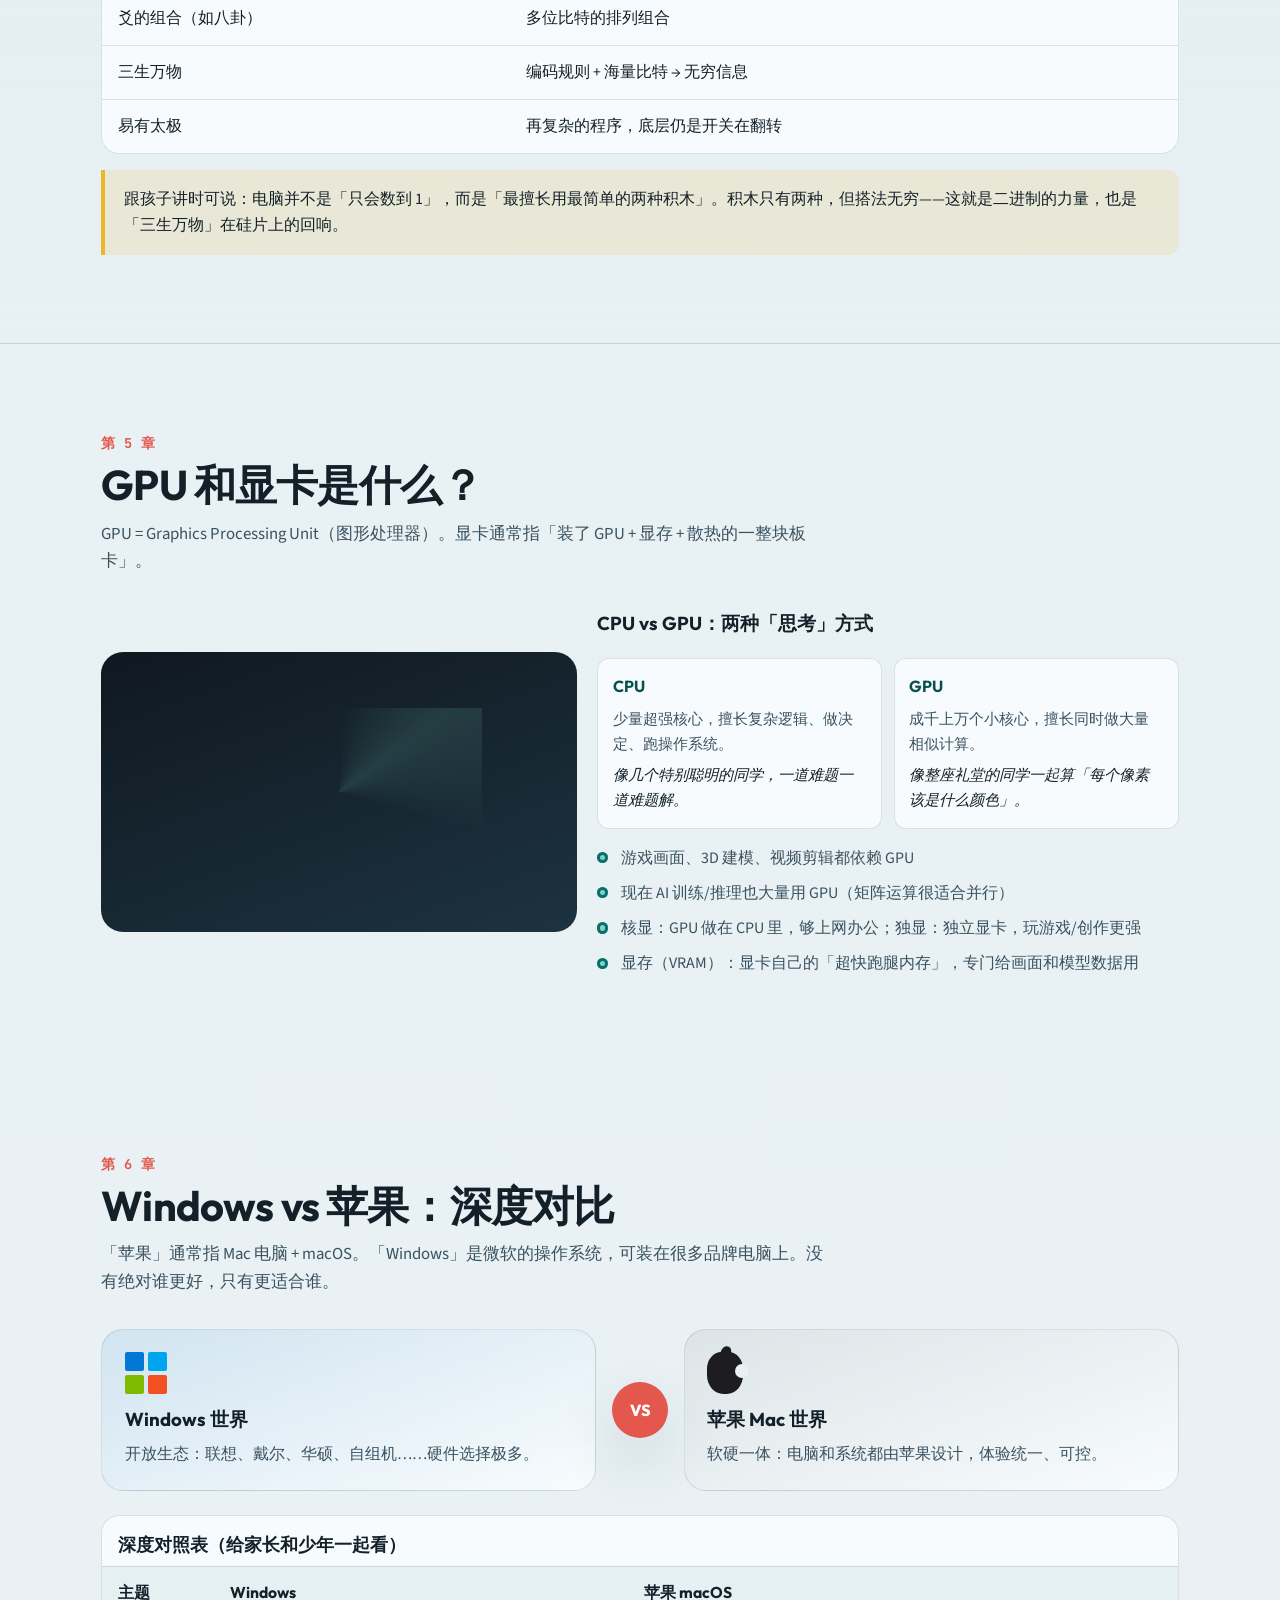
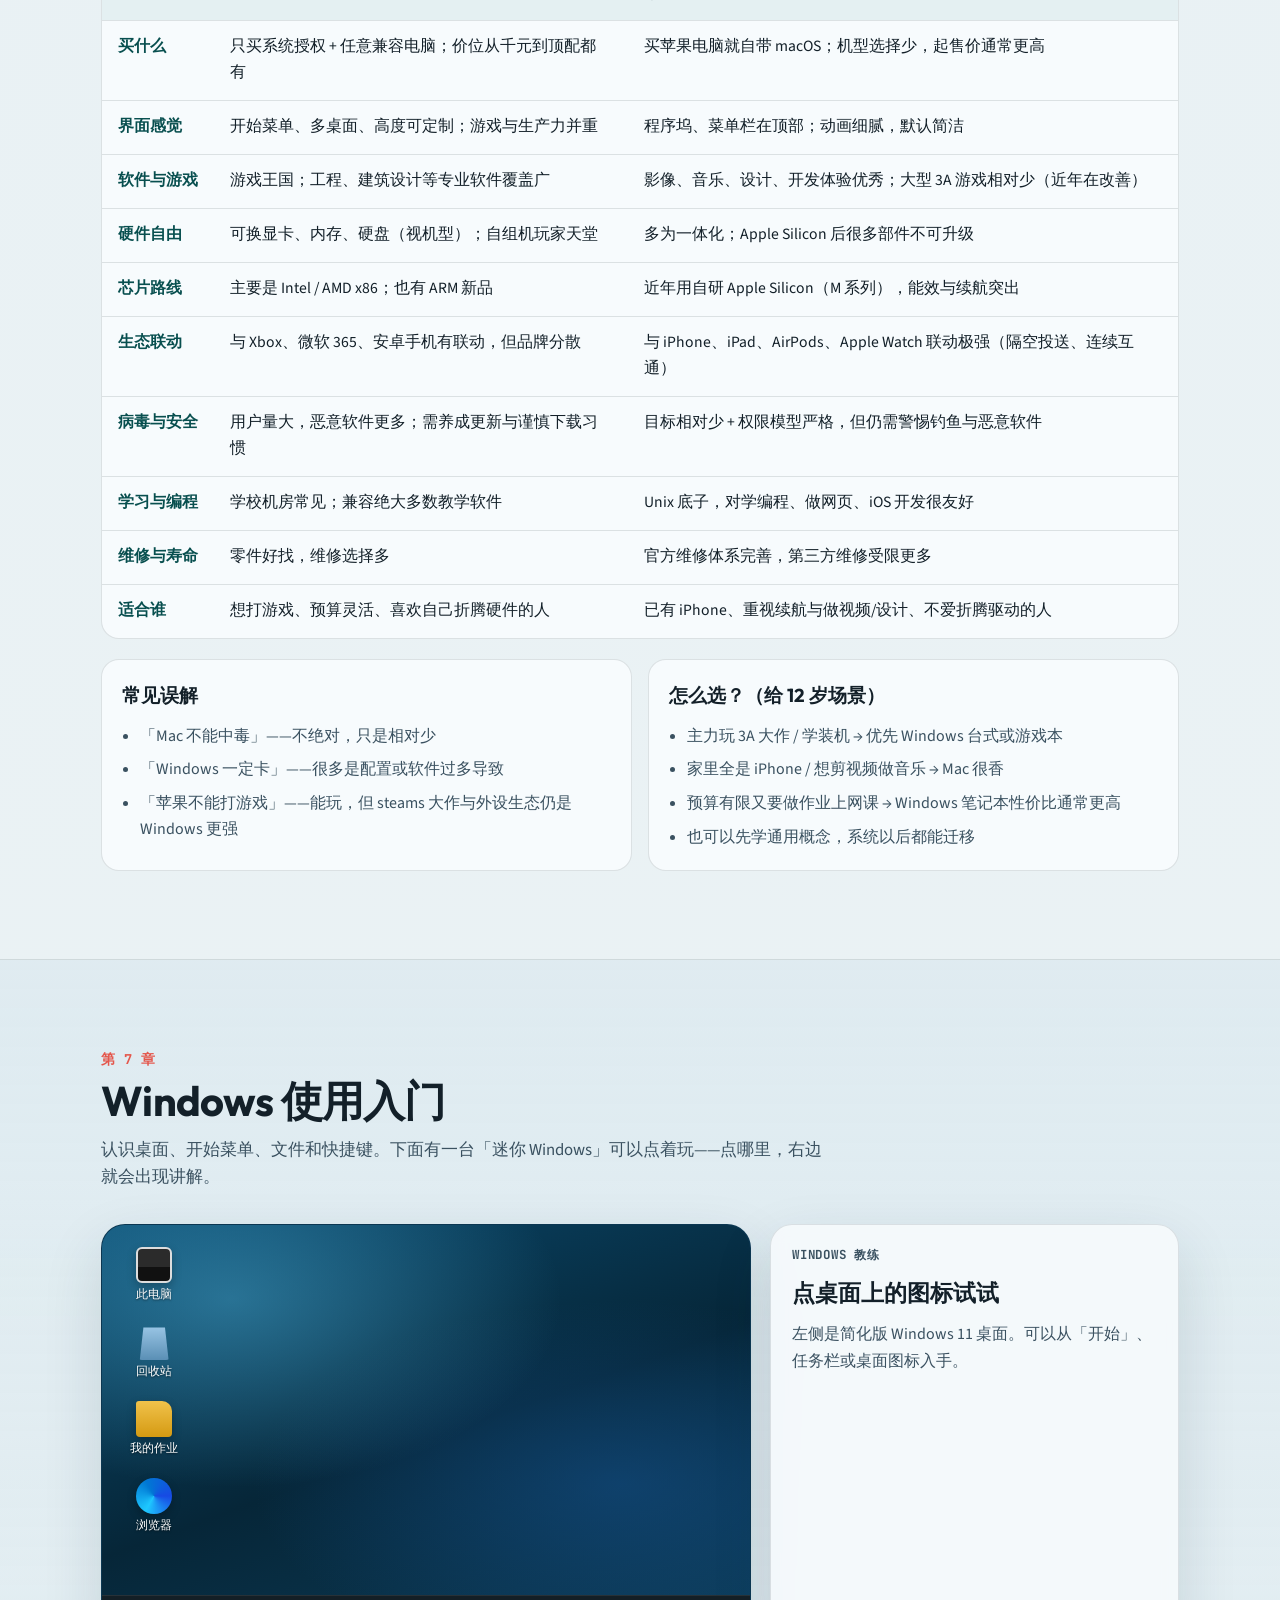
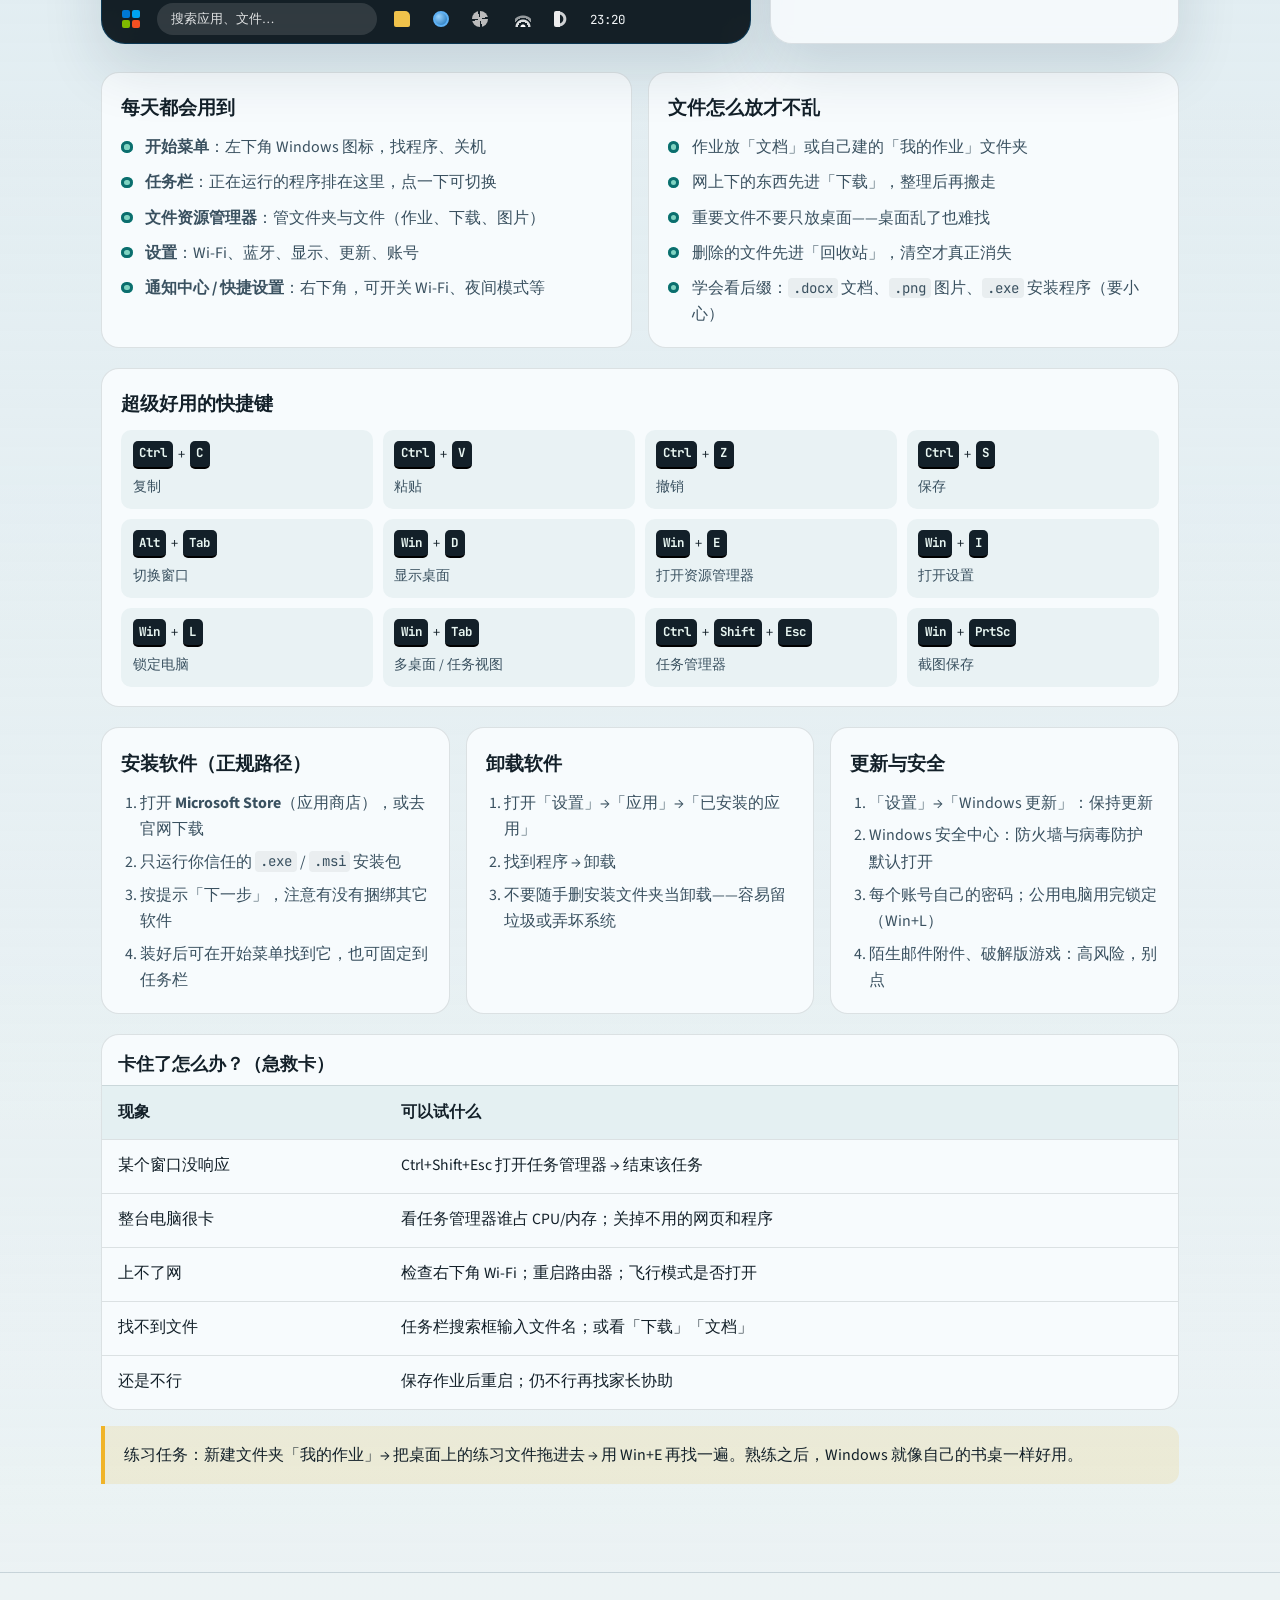
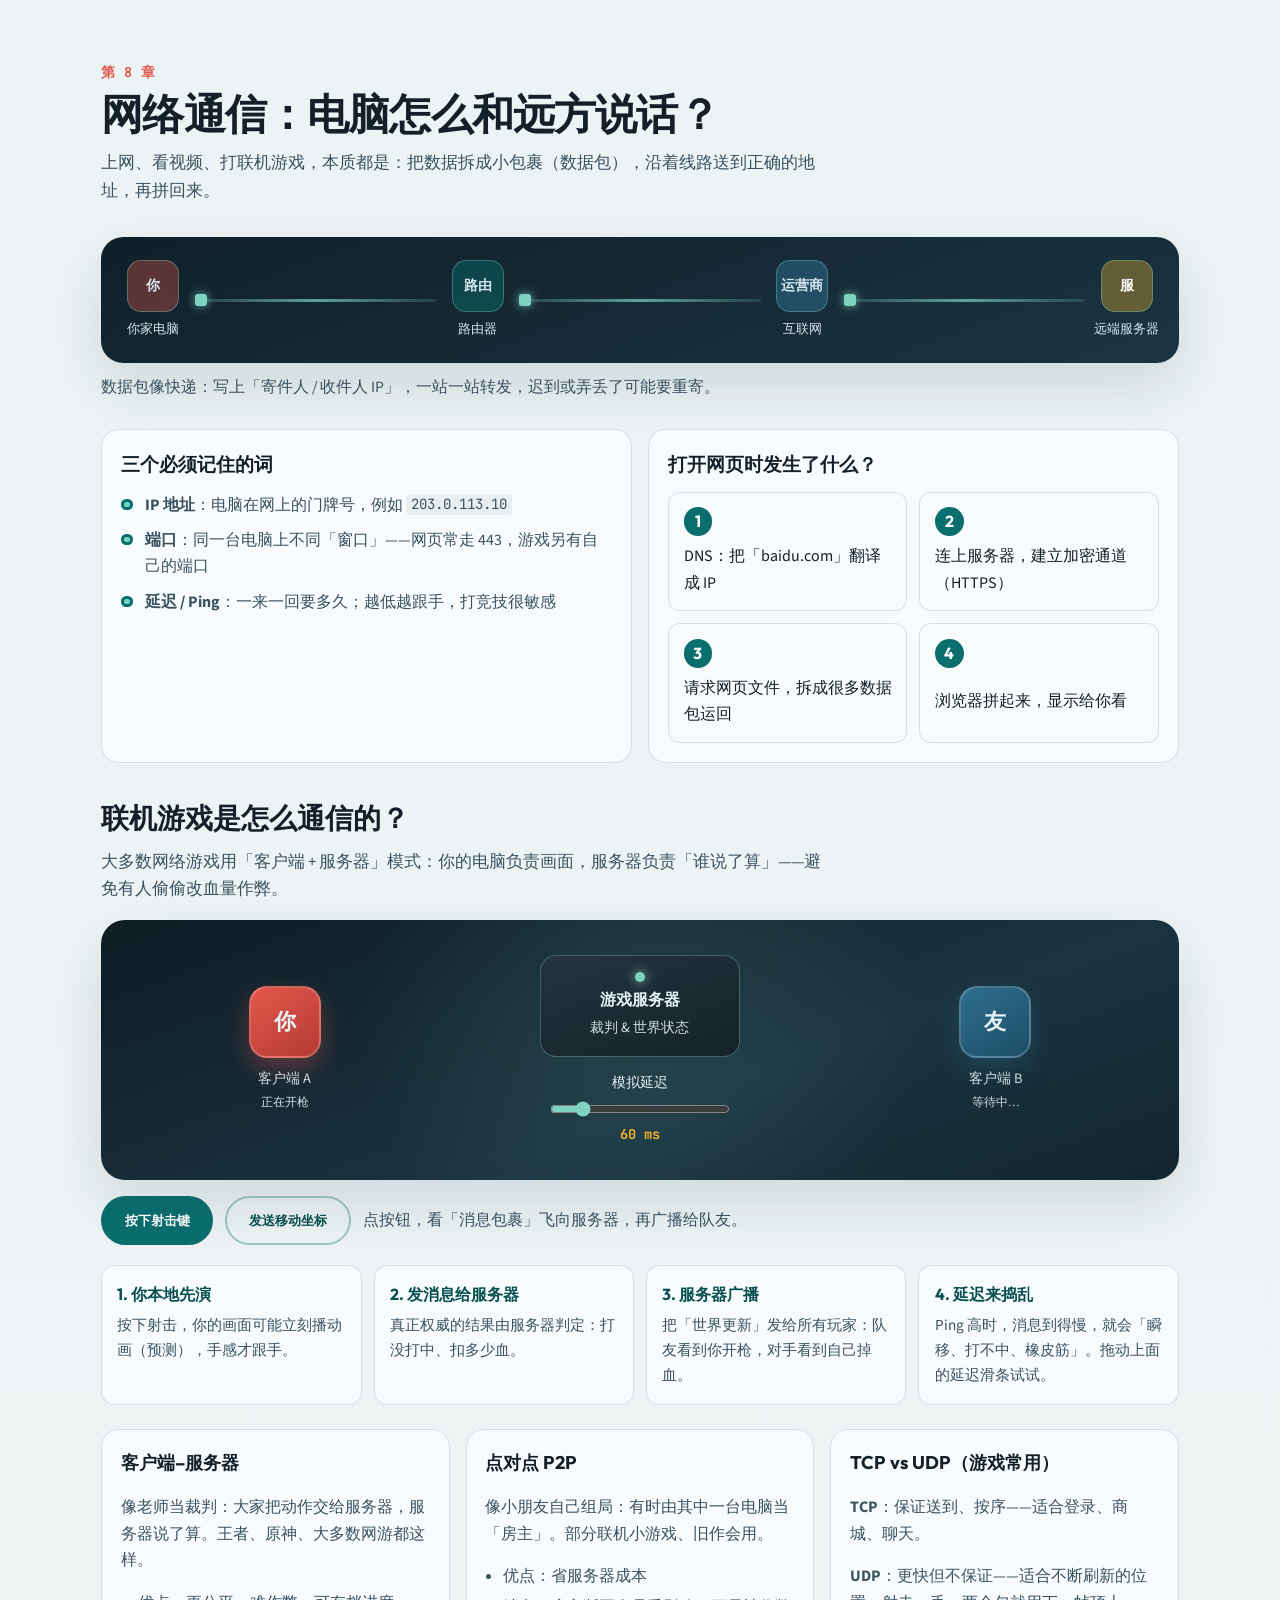
==== commit c208b91a: "第一章增加台式机零件总览图 加入机箱安装位置示意图（可点标签联动零件档案）， 以及含显示器键鼠的整机爆炸参考图。  Co-authored-by: chembo <chemboking@qq.com>" ====
--- a/static/computer-guide/index.html
+++ b/static/computer-guide/index.html
@@ -163,6 +163,62 @@
       <div class="part-grid" id="part-quick">
         <!-- filled by JS for keyboard/quick access -->
       </div>
+
+      <figure class="parts-atlas" id="parts-atlas">
+        <div class="atlas-head">
+          <h3>零件总览图：它们装在机箱的哪里？</h3>
+          <p class="section-desc">中间是打开侧板的机箱；四周是要装进去的零件，箭头指出安装位置。点图下的标签，可同步打开上方「零件档案」。</p>
+        </div>
+        <div class="atlas-frame">
+          <img
+            src="img/pc-parts-atlas.png"
+            alt="台式机机箱与电源、内存、光驱、硬盘、主板、显卡、CPU 及散热器的安装位置示意图"
+            width="1536"
+            height="1024"
+            loading="lazy"
+          />
+        </div>
+        <figcaption class="atlas-legend" id="atlas-legend">
+          <button type="button" data-part="psu"><b>电源 PSU</b><span>机箱上方供电</span></button>
+          <button type="button" data-part="ram"><b>内存 RAM</b><span>插在主板内存槽</span></button>
+          <button type="button" data-part="ssd"><b>硬盘 / 光驱</b><span>前方驱动器位</span></button>
+          <button type="button" data-part="motherboard"><b>主板</b><span>贴在机箱内侧大板</span></button>
+          <button type="button" data-part="gpu"><b>显卡 GPU</b><span>主板 PCIe 长槽</span></button>
+          <button type="button" data-part="cpu"><b>CPU</b><span>主板中央插槽</span></button>
+          <button type="button" data-part="cooler"><b>散热器</b><span>扣在 CPU 上面</span></button>
+          <button type="button" data-part="case"><b>机箱</b><span>保护与风道的「房子」</span></button>
+        </figcaption>
+        <p class="atlas-note">说明：图中还有旧式软驱、IDE 排线等「历史零件」——现在新电脑多用 SSD + SATA/NVMe 线，但装机思路一样：对上位置、插稳接口。</p>
+      </figure>
+
+      <figure class="parts-atlas parts-atlas-wiki">
+        <div class="atlas-head">
+          <h3>整机爆炸图（含显示器与键鼠）</h3>
+          <p class="section-desc">下面这张是经典的「整机拆解」示意图，把主机外面的显示器、键盘、鼠标也画进来了，方便建立整机印象。</p>
+        </div>
+        <div class="atlas-frame atlas-frame-light">
+          <img
+            src="img/pc-exploded.png"
+            alt="个人电脑爆炸示意图：显示器、主板、CPU、内存、扩展卡、电源、光驱、硬盘、键鼠"
+            width="1280"
+            height="771"
+            loading="lazy"
+          />
+        </div>
+        <ol class="atlas-wiki-legend">
+          <li>显示器</li>
+          <li>主板</li>
+          <li>CPU</li>
+          <li>内存 RAM</li>
+          <li>扩展卡（如显卡）</li>
+          <li>电源</li>
+          <li>光驱</li>
+          <li>硬盘</li>
+          <li>键盘</li>
+          <li>鼠标</li>
+        </ol>
+        <p class="atlas-note">图片来源：Wikimedia Commons（Personal computer, exploded），CC 许可，便于教学使用。</p>
+      </figure>
 
       <div class="mb-schematic" aria-label="主板布局示意">
         <h3>主板平面图（像城市地图）</h3>
--- a/static/computer-guide/styles.css
+++ b/static/computer-guide/styles.css
@@ -839,6 +839,125 @@
   border-color: var(--teal);
   background: rgba(11, 110, 110, 0.08);
   color: var(--teal-deep);
+}
+
+/* Parts atlas (chapter 1 diagram) */
+.parts-atlas {
+  margin: 2rem 0 0;
+  padding: 0;
+}
+.atlas-head h3 {
+  font-family: var(--font-display);
+  font-size: 1.4rem;
+  margin: 0 0 0.4rem;
+}
+.atlas-frame {
+  margin-top: 1rem;
+  border-radius: calc(var(--radius) + 4px);
+  overflow: hidden;
+  border: 1px solid var(--line);
+  background: #fff;
+  box-shadow: var(--shadow);
+}
+.atlas-frame img {
+  display: block;
+  width: 100%;
+  height: auto;
+  vertical-align: middle;
+}
+.atlas-frame-light {
+  background: #f7fbfd;
+  padding: 0.75rem;
+}
+.atlas-legend {
+  display: grid;
+  grid-template-columns: repeat(4, 1fr);
+  gap: 0.55rem;
+  margin-top: 0.9rem;
+}
+.atlas-legend button {
+  display: grid;
+  gap: 0.15rem;
+  text-align: left;
+  border: 1px solid var(--line);
+  background: var(--white);
+  border-radius: 12px;
+  padding: 0.7rem 0.8rem;
+  cursor: pointer;
+  font: inherit;
+  color: var(--ink);
+  transition: border-color 0.2s, background 0.2s, transform 0.2s;
+}
+.atlas-legend button:hover,
+.atlas-legend button.is-active {
+  border-color: var(--teal);
+  background: rgba(11, 110, 110, 0.08);
+  transform: translateY(-1px);
+}
+.atlas-legend b {
+  font-family: var(--font-display);
+  color: var(--teal-deep);
+  font-size: 0.98rem;
+}
+.atlas-legend span {
+  color: var(--ink-soft);
+  font-size: 0.88rem;
+}
+.atlas-note {
+  margin: 0.75rem 0 0;
+  color: var(--ink-soft);
+  font-size: 0.92rem;
+}
+.atlas-wiki-legend {
+  display: grid;
+  grid-template-columns: repeat(5, 1fr);
+  gap: 0.45rem 0.75rem;
+  margin: 0.9rem 0 0;
+  padding: 0;
+  list-style: none;
+  counter-reset: wiki;
+}
+.atlas-wiki-legend li {
+  counter-increment: wiki;
+  display: flex;
+  align-items: center;
+  gap: 0.45rem;
+  padding: 0.45rem 0.55rem;
+  background: rgba(11, 110, 110, 0.06);
+  border-radius: 10px;
+  font-size: 0.92rem;
+  color: var(--ink-soft);
+}
+.atlas-wiki-legend li::before {
+  content: counter(wiki);
+  width: 1.4rem;
+  height: 1.4rem;
+  border-radius: 50%;
+  display: grid;
+  place-items: center;
+  background: var(--teal);
+  color: #fff;
+  font-family: var(--font-display);
+  font-weight: 700;
+  font-size: 0.78rem;
+  flex-shrink: 0;
+}
+.parts-atlas-wiki {
+  margin-top: 2.25rem;
+}
+
+@media (max-width: 960px) {
+  .atlas-legend {
+    grid-template-columns: 1fr 1fr;
+  }
+  .atlas-wiki-legend {
+    grid-template-columns: 1fr 1fr;
+  }
+}
+@media (max-width: 720px) {
+  .atlas-wiki-legend {
+    grid-template-columns: 1fr;
+  }
 }
 
 /* Motherboard schematic map */
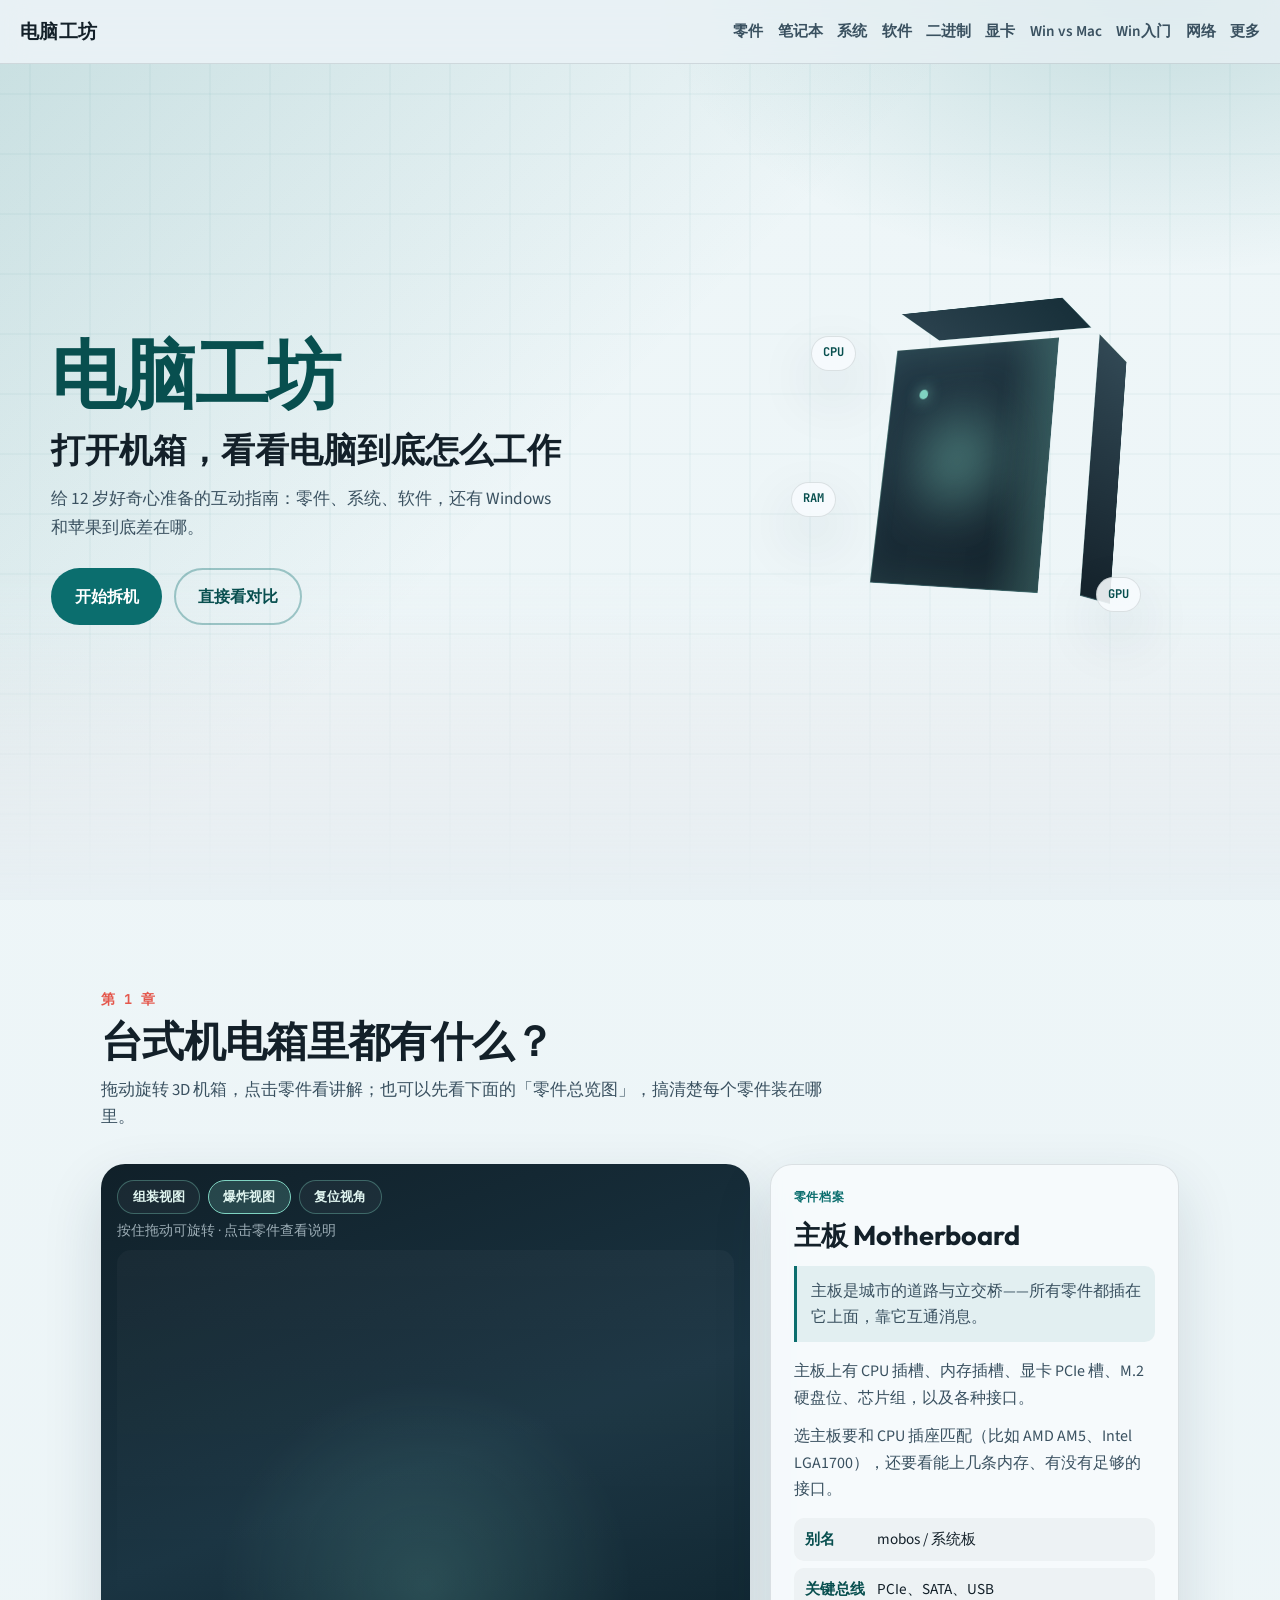
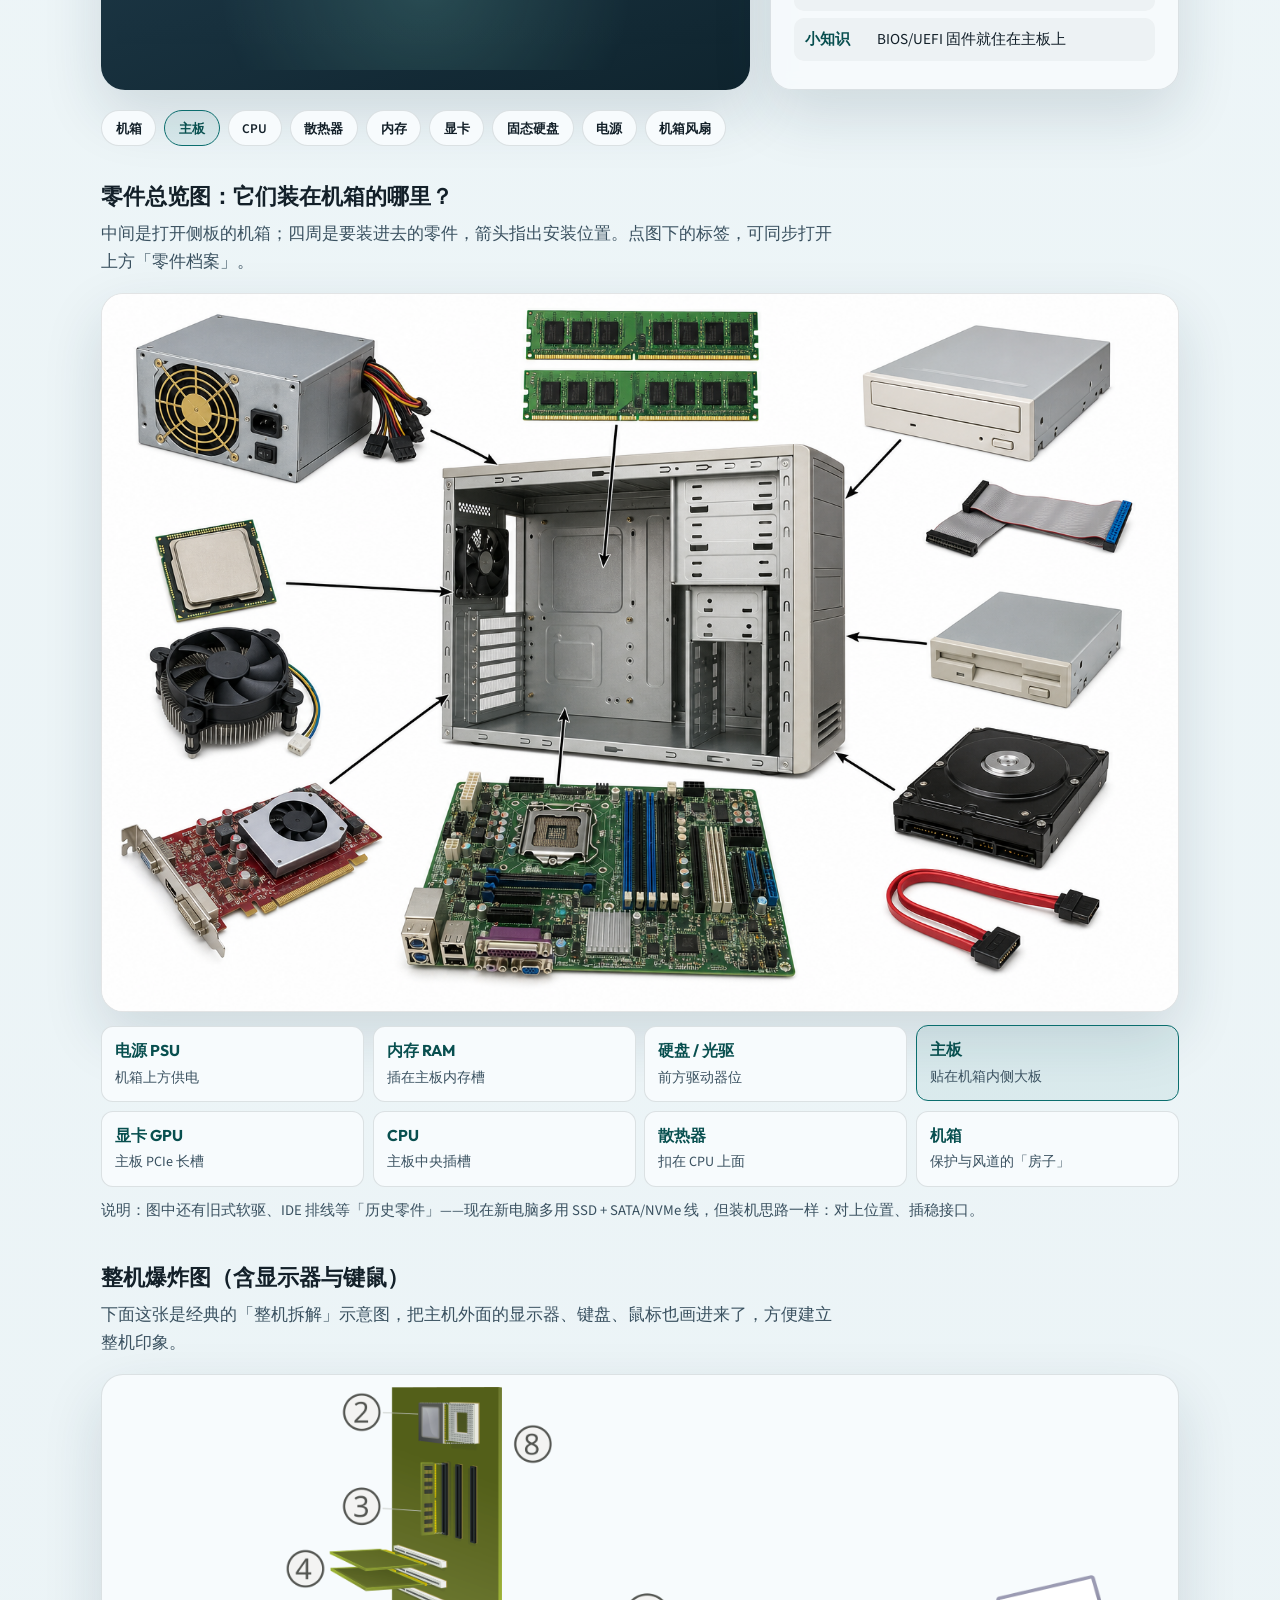
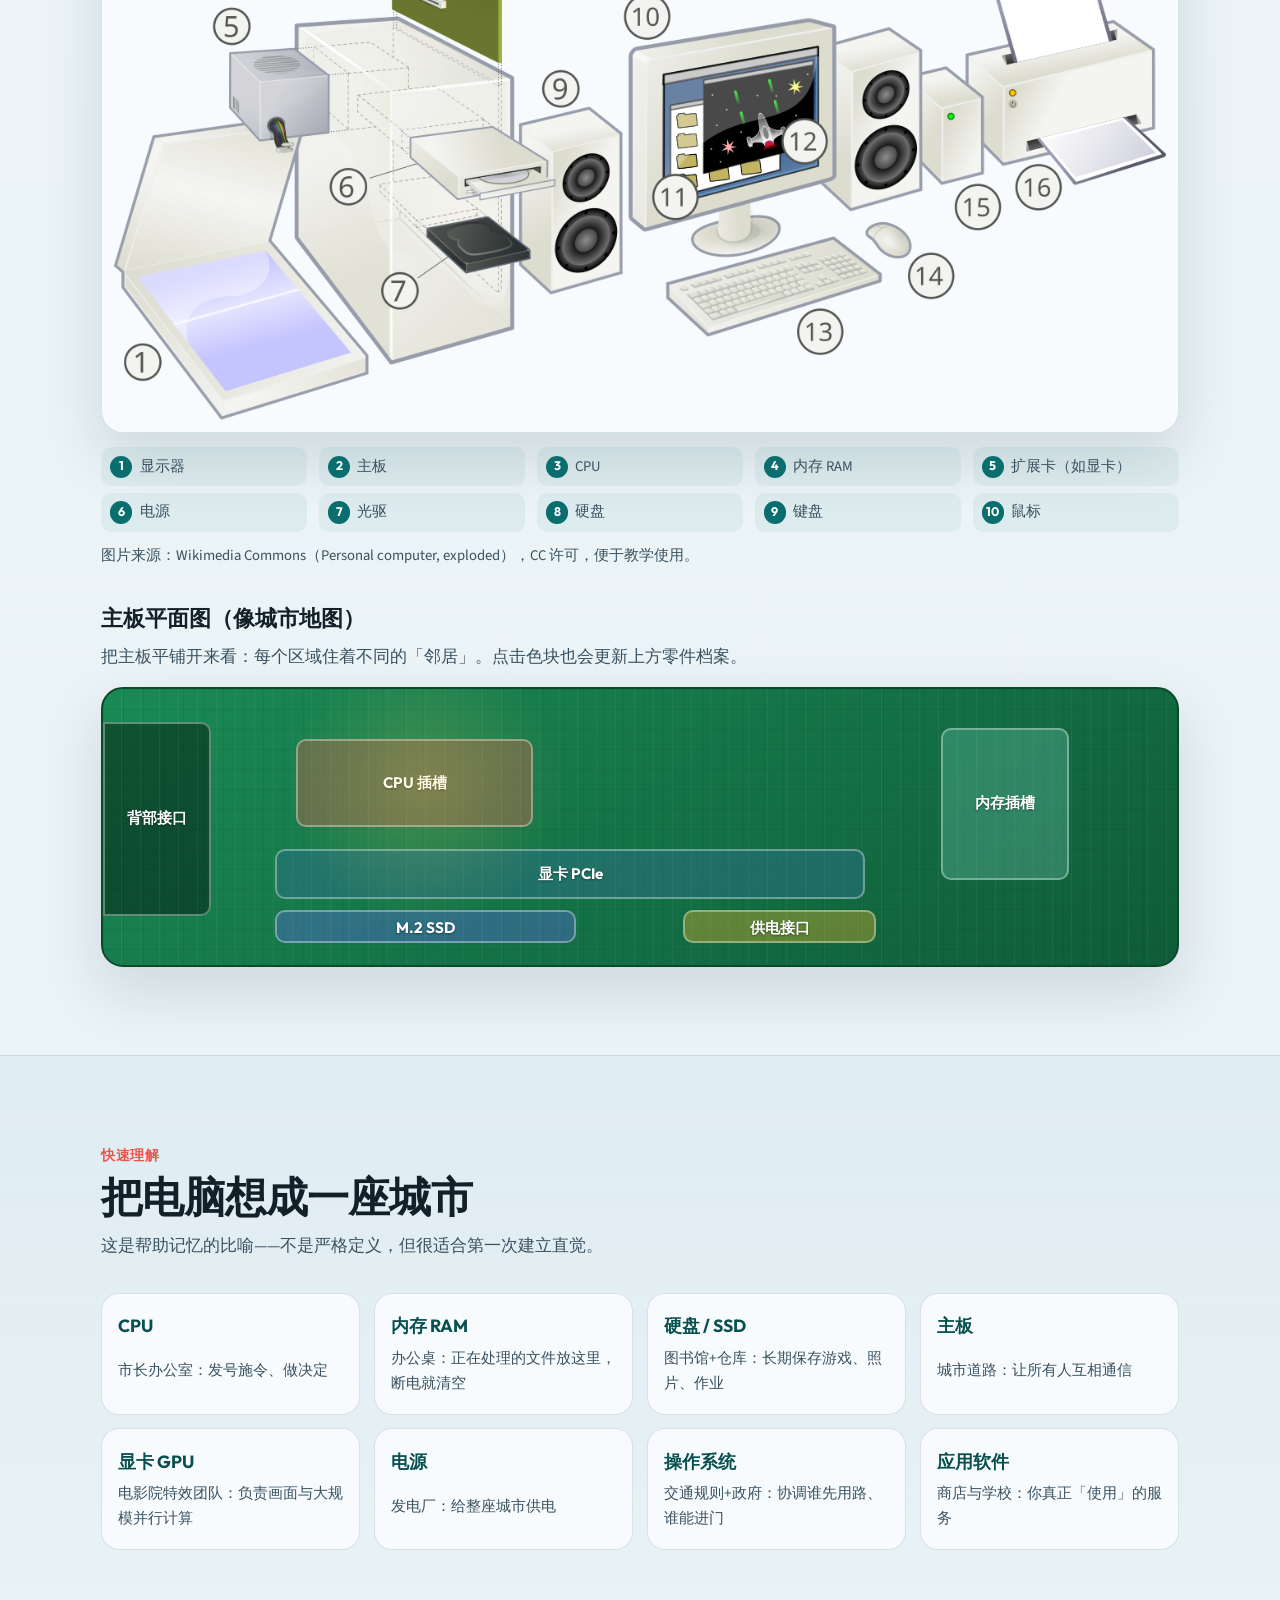
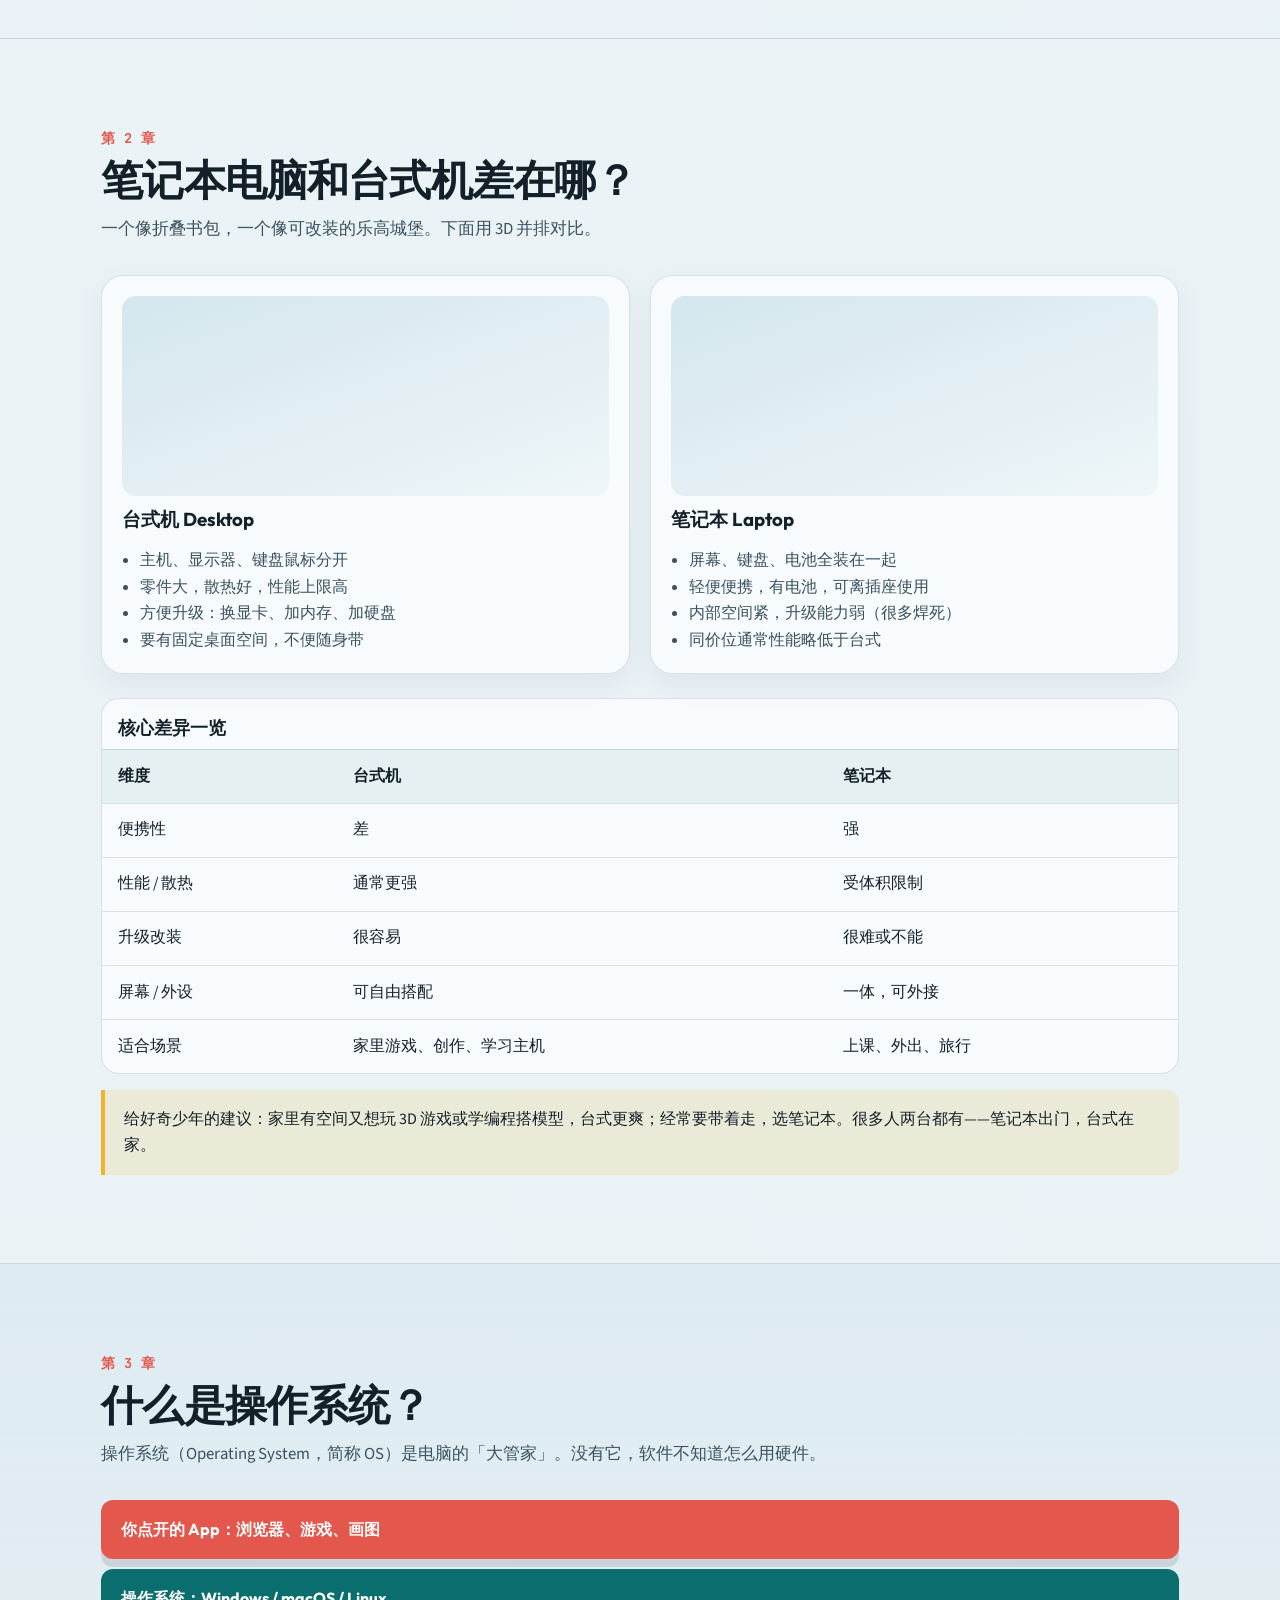
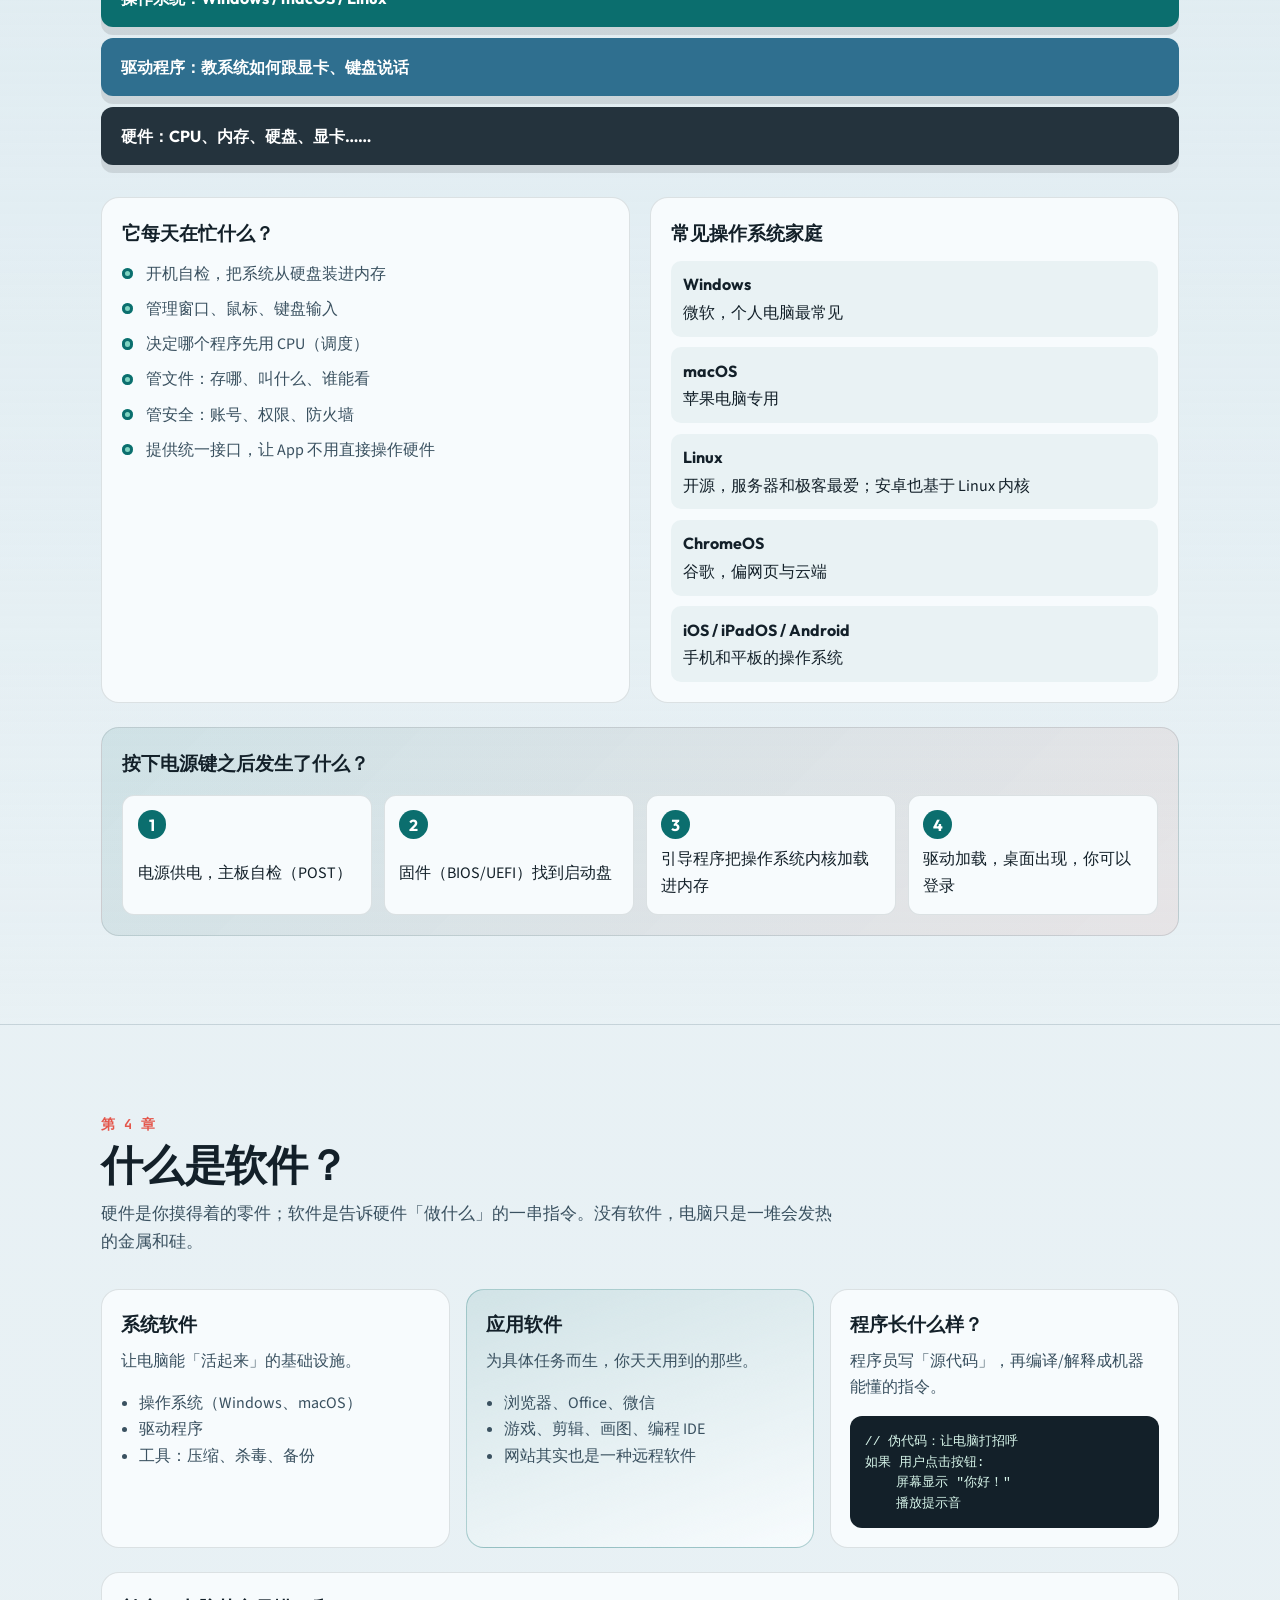
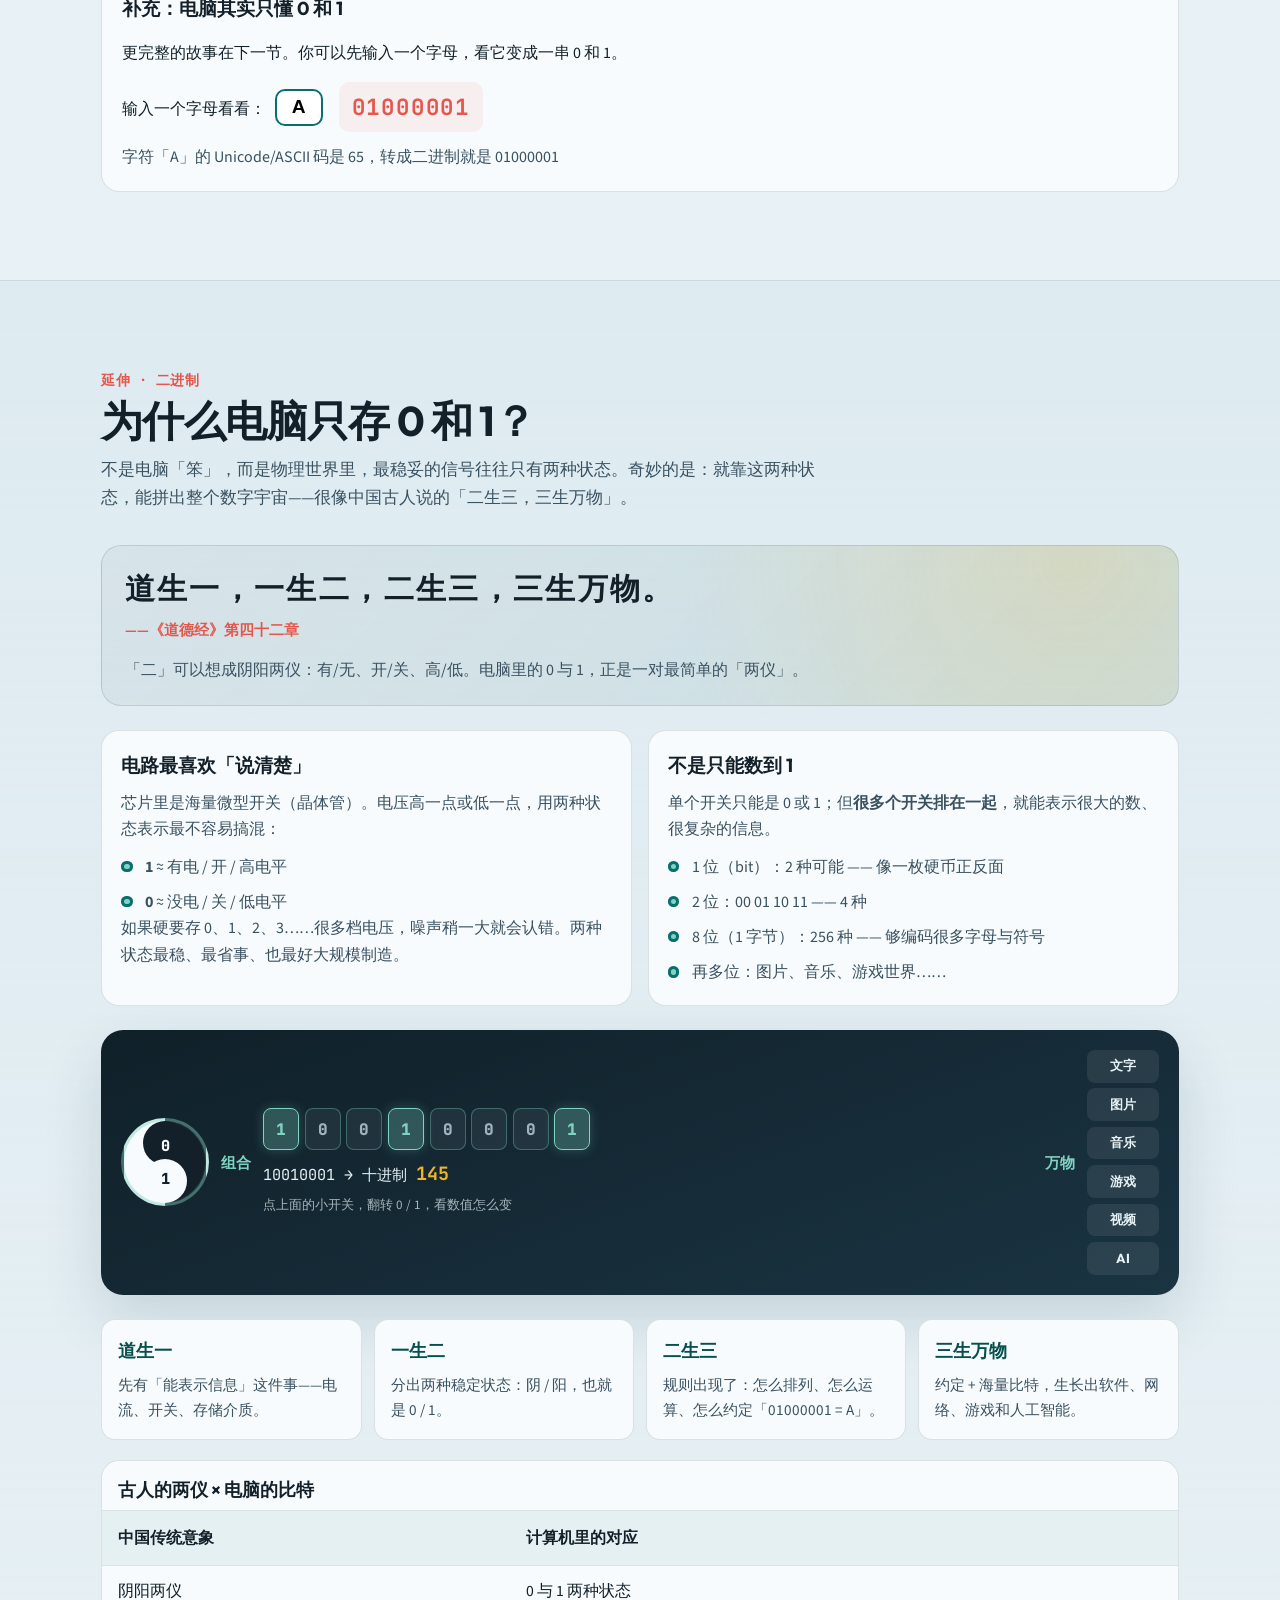
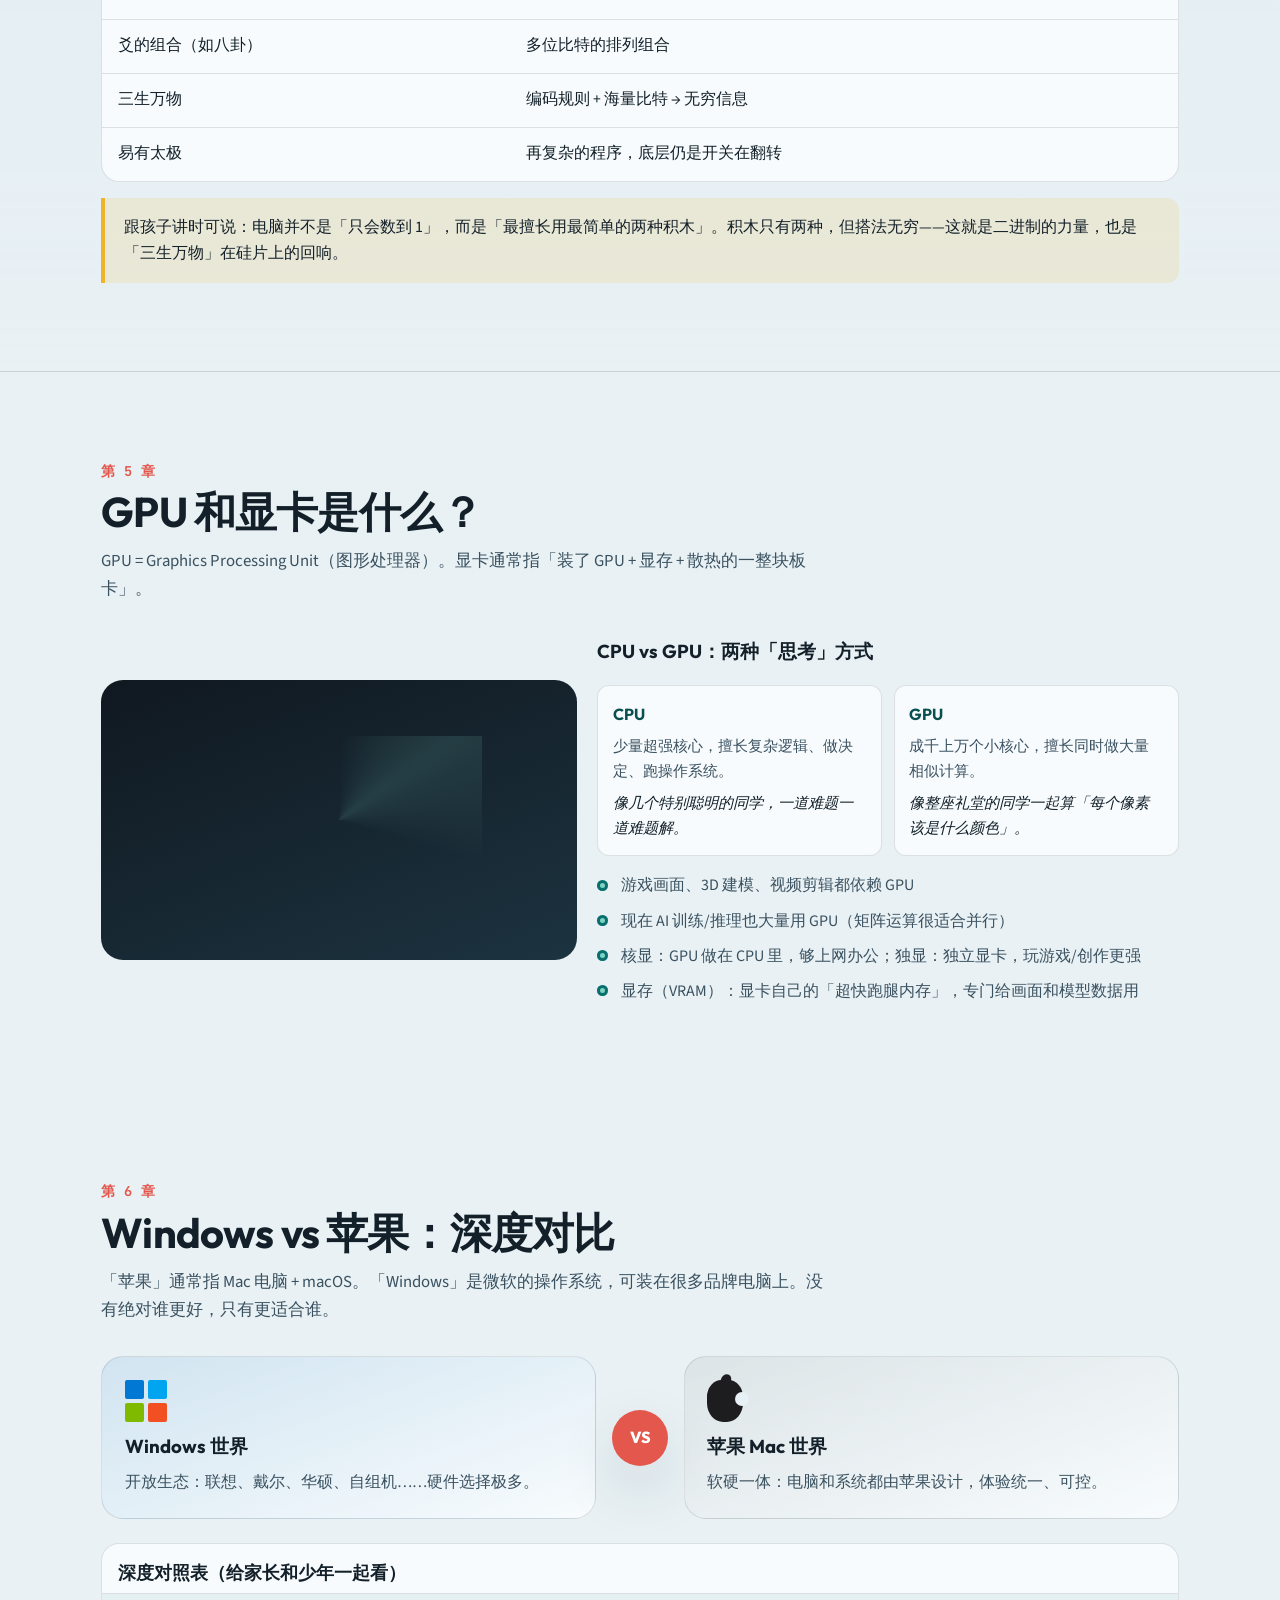
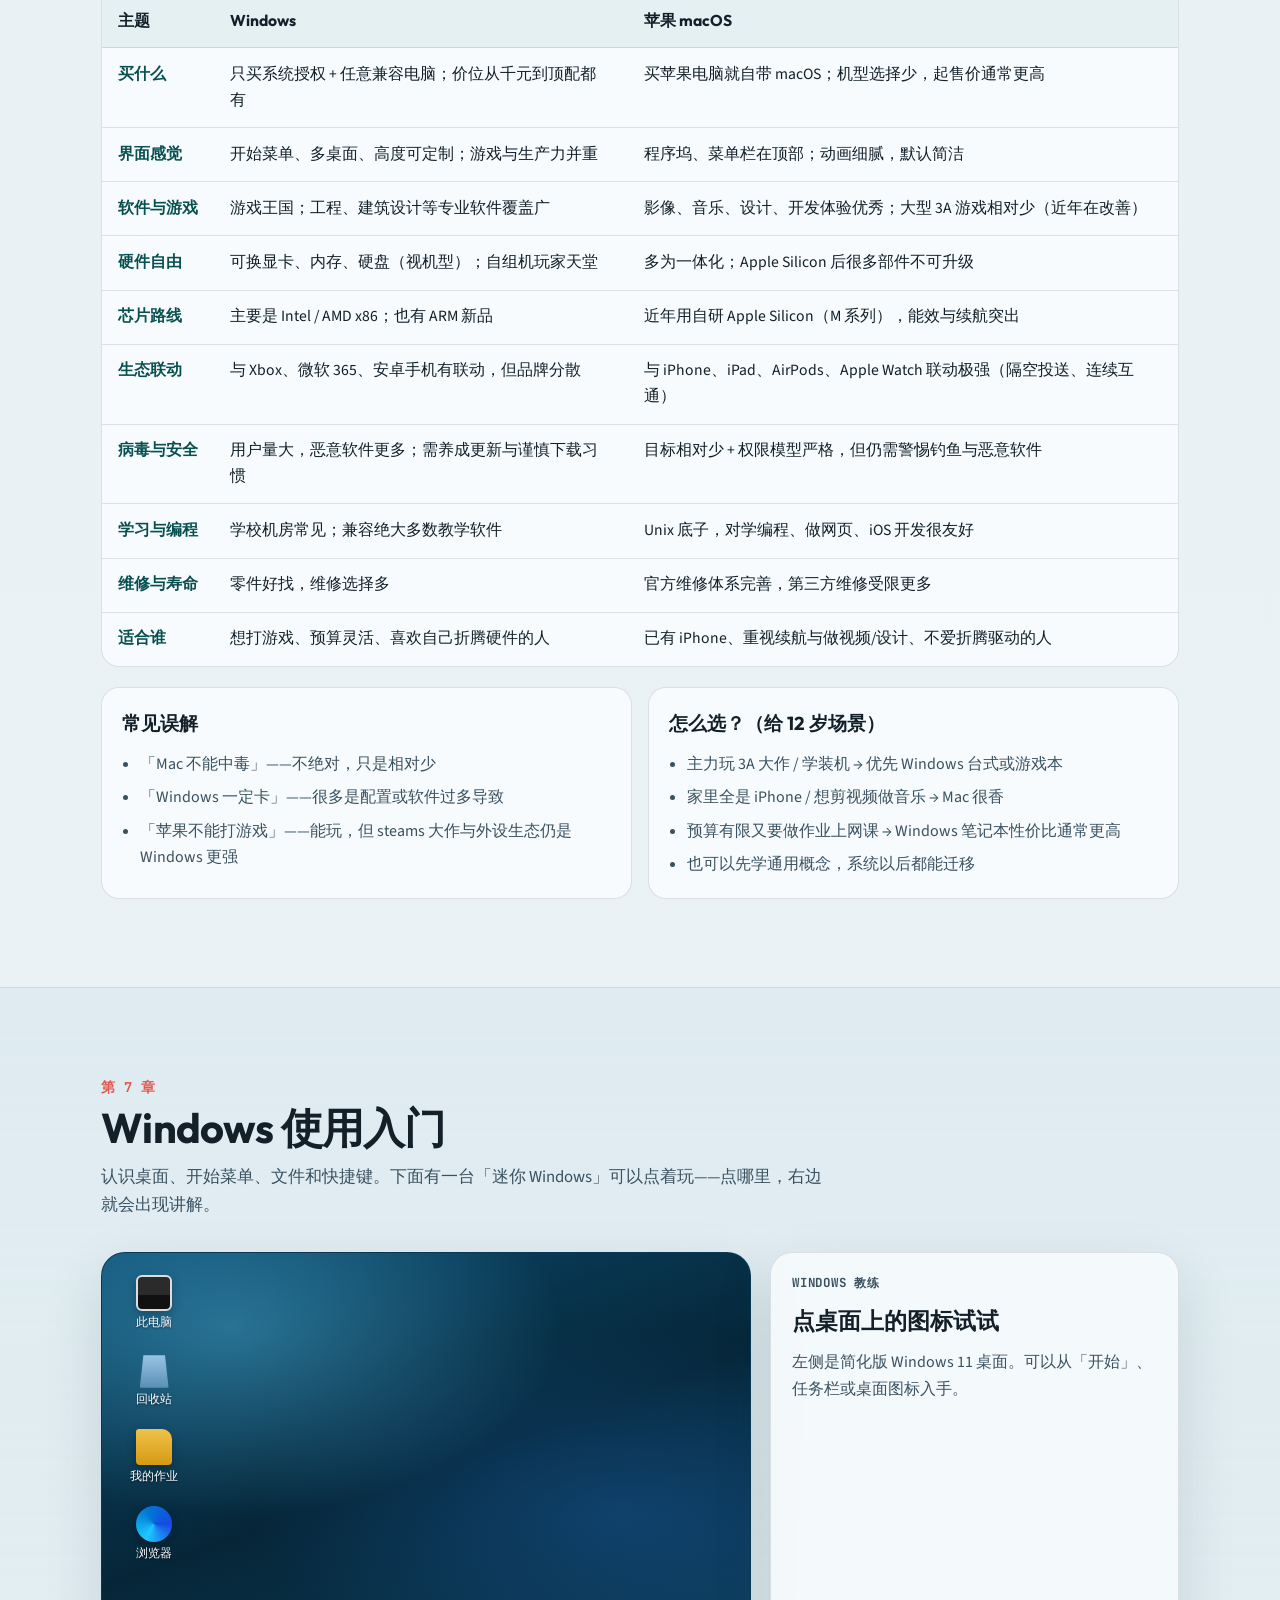
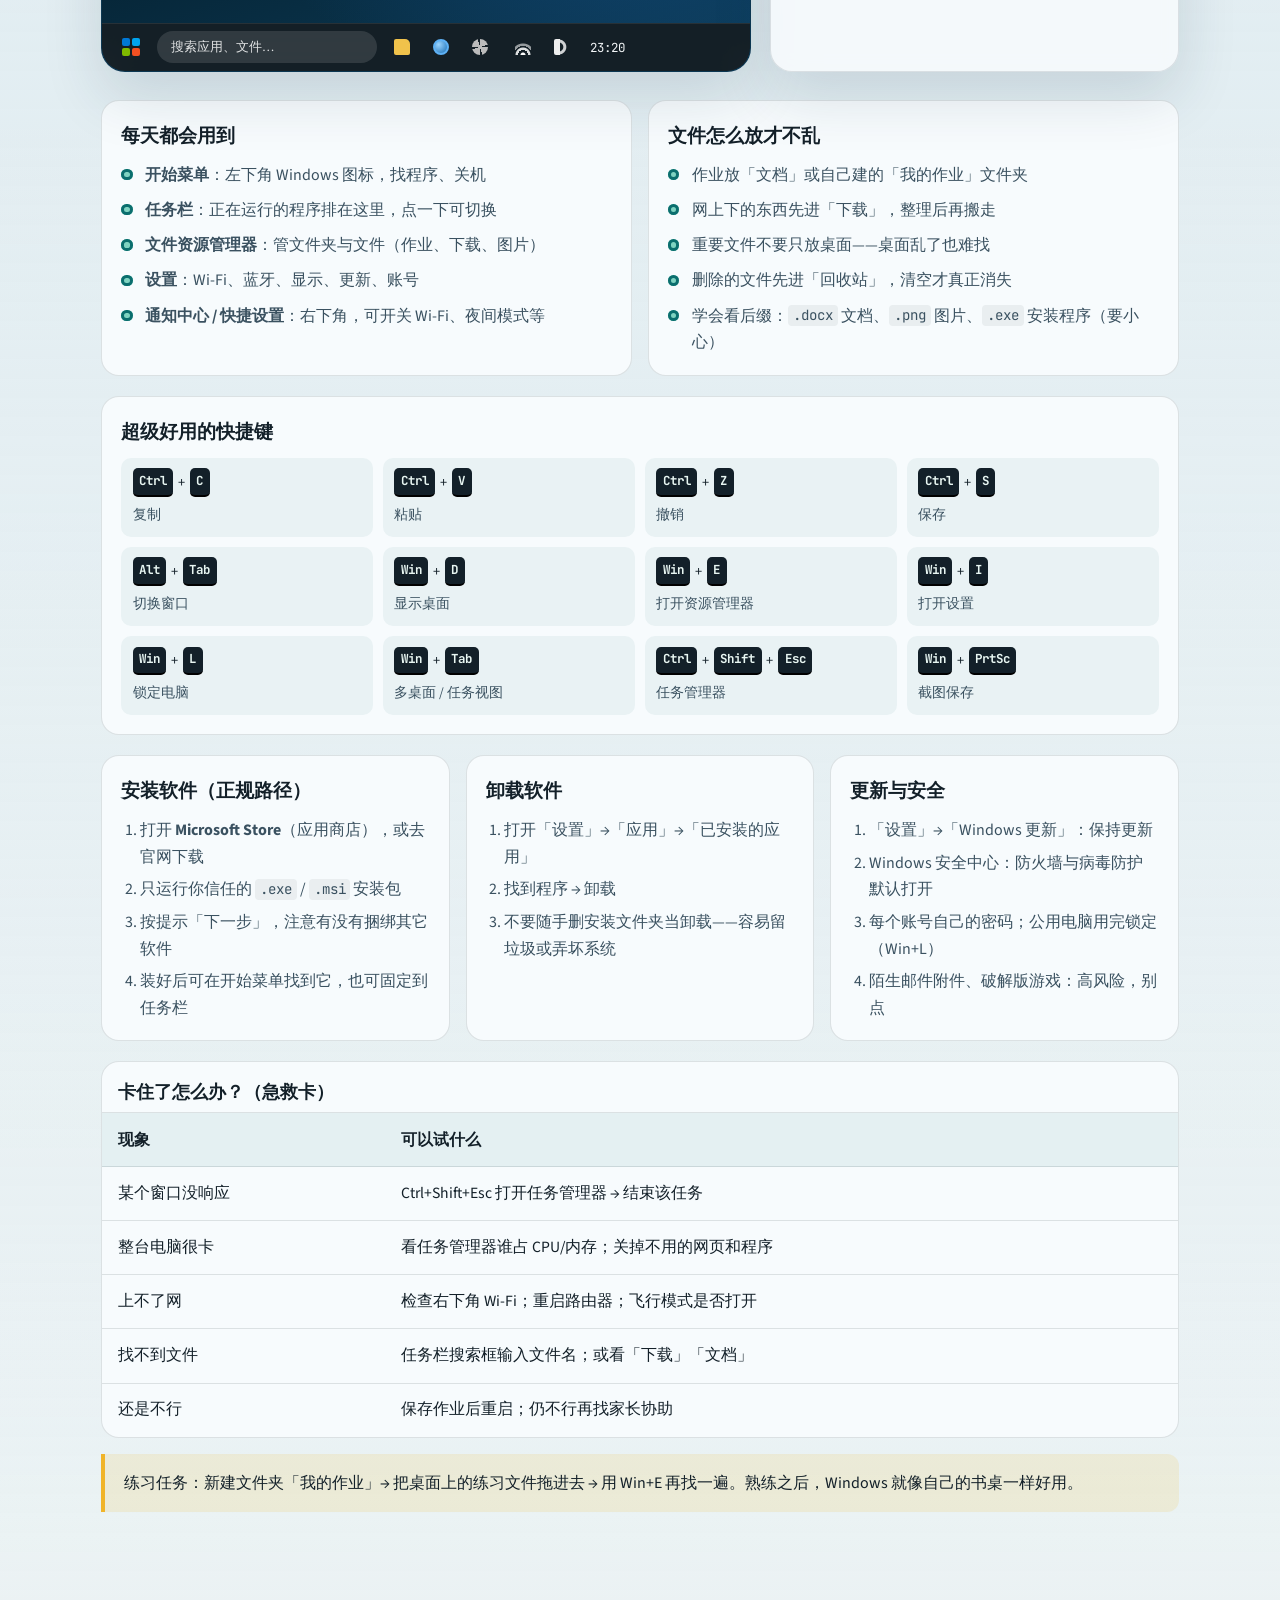
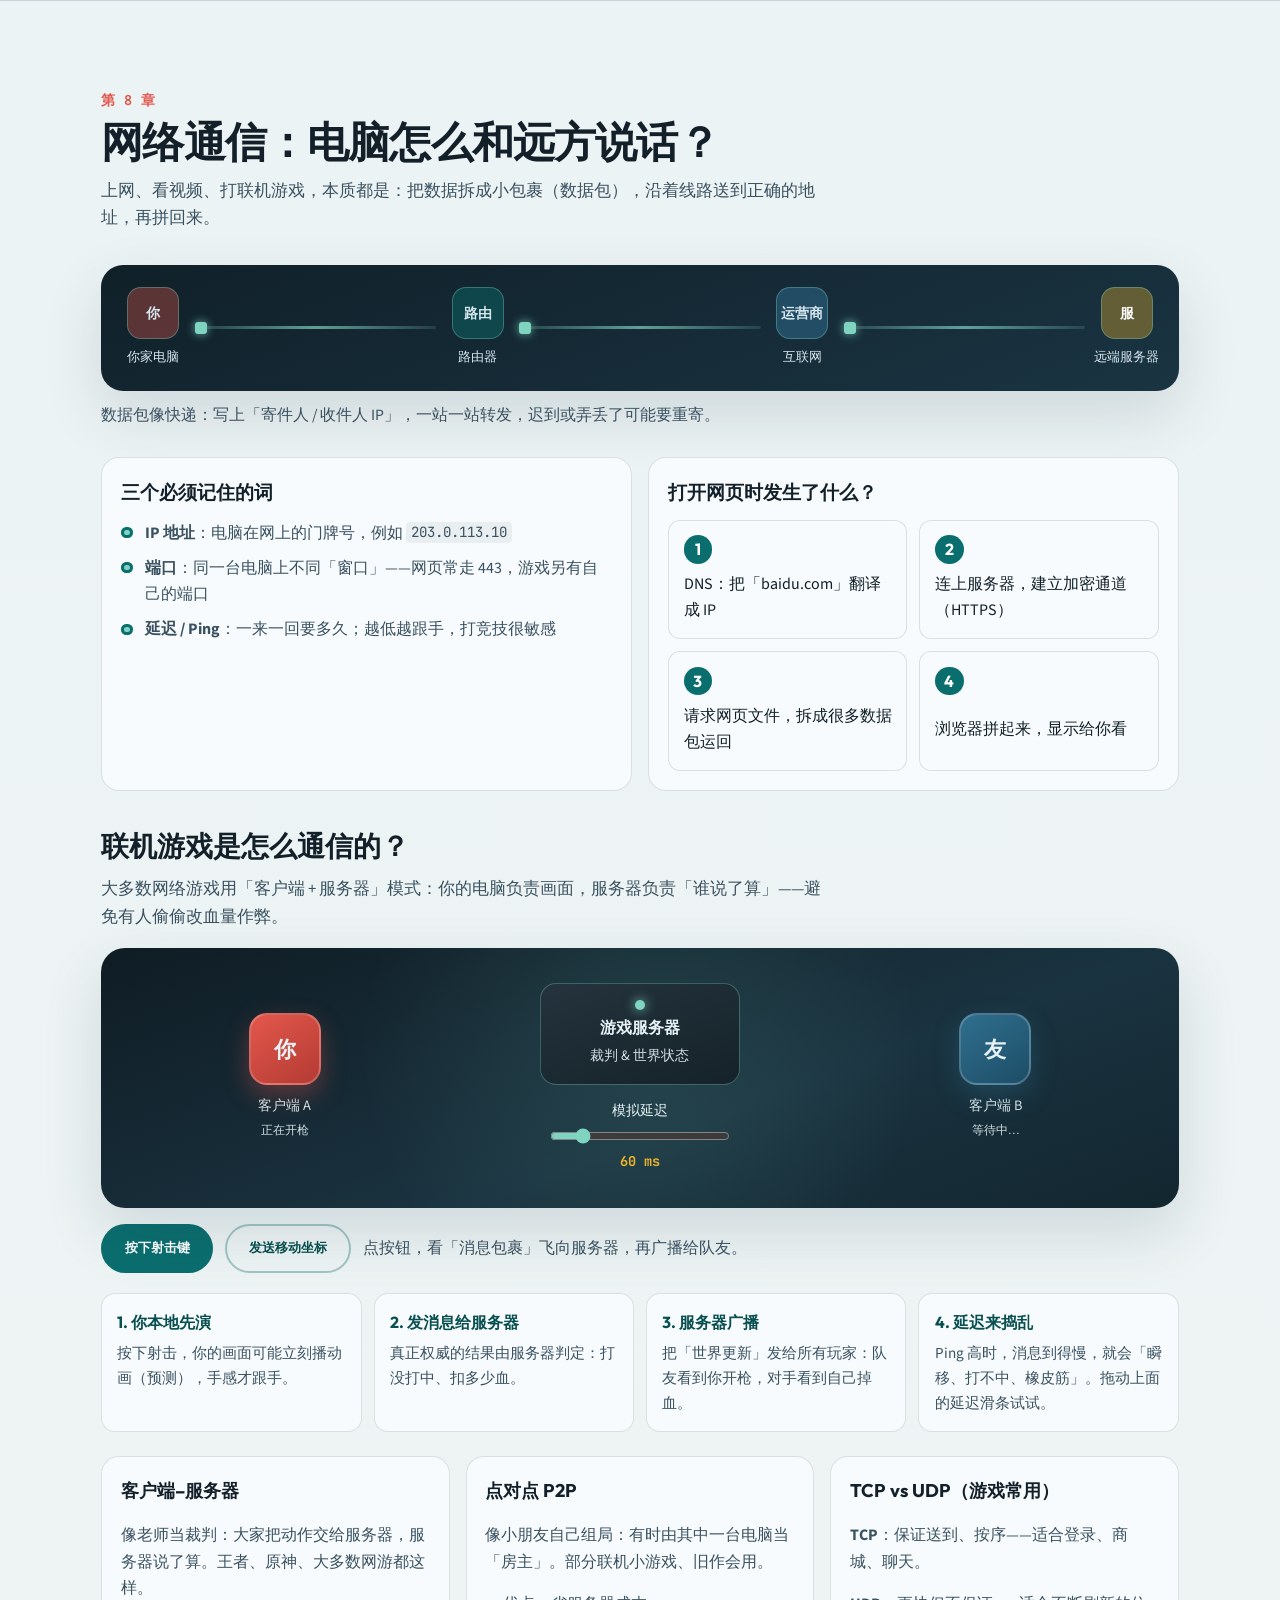
==== commit 6e55ddd5: "零件总览标签与档案面板联动高亮 Co-authored-by: chembo <chemboking@qq.com>" ====
--- a/static/computer-guide/index.html
+++ b/static/computer-guide/index.html
@@ -66,7 +66,7 @@
       <div class="section-head">
         <p class="eyebrow">第 1 章</p>
         <h2>台式机电箱里都有什么？</h2>
-        <p class="section-desc">拖动旋转 3D 机箱，点击零件看讲解。也可以打开「爆炸视图」，把零件拉开来看。</p>
+        <p class="section-desc">拖动旋转 3D 机箱，点击零件看讲解；也可以先看下面的「零件总览图」，搞清楚每个零件装在哪里。</p>
       </div>
 
       <div class="workshop">
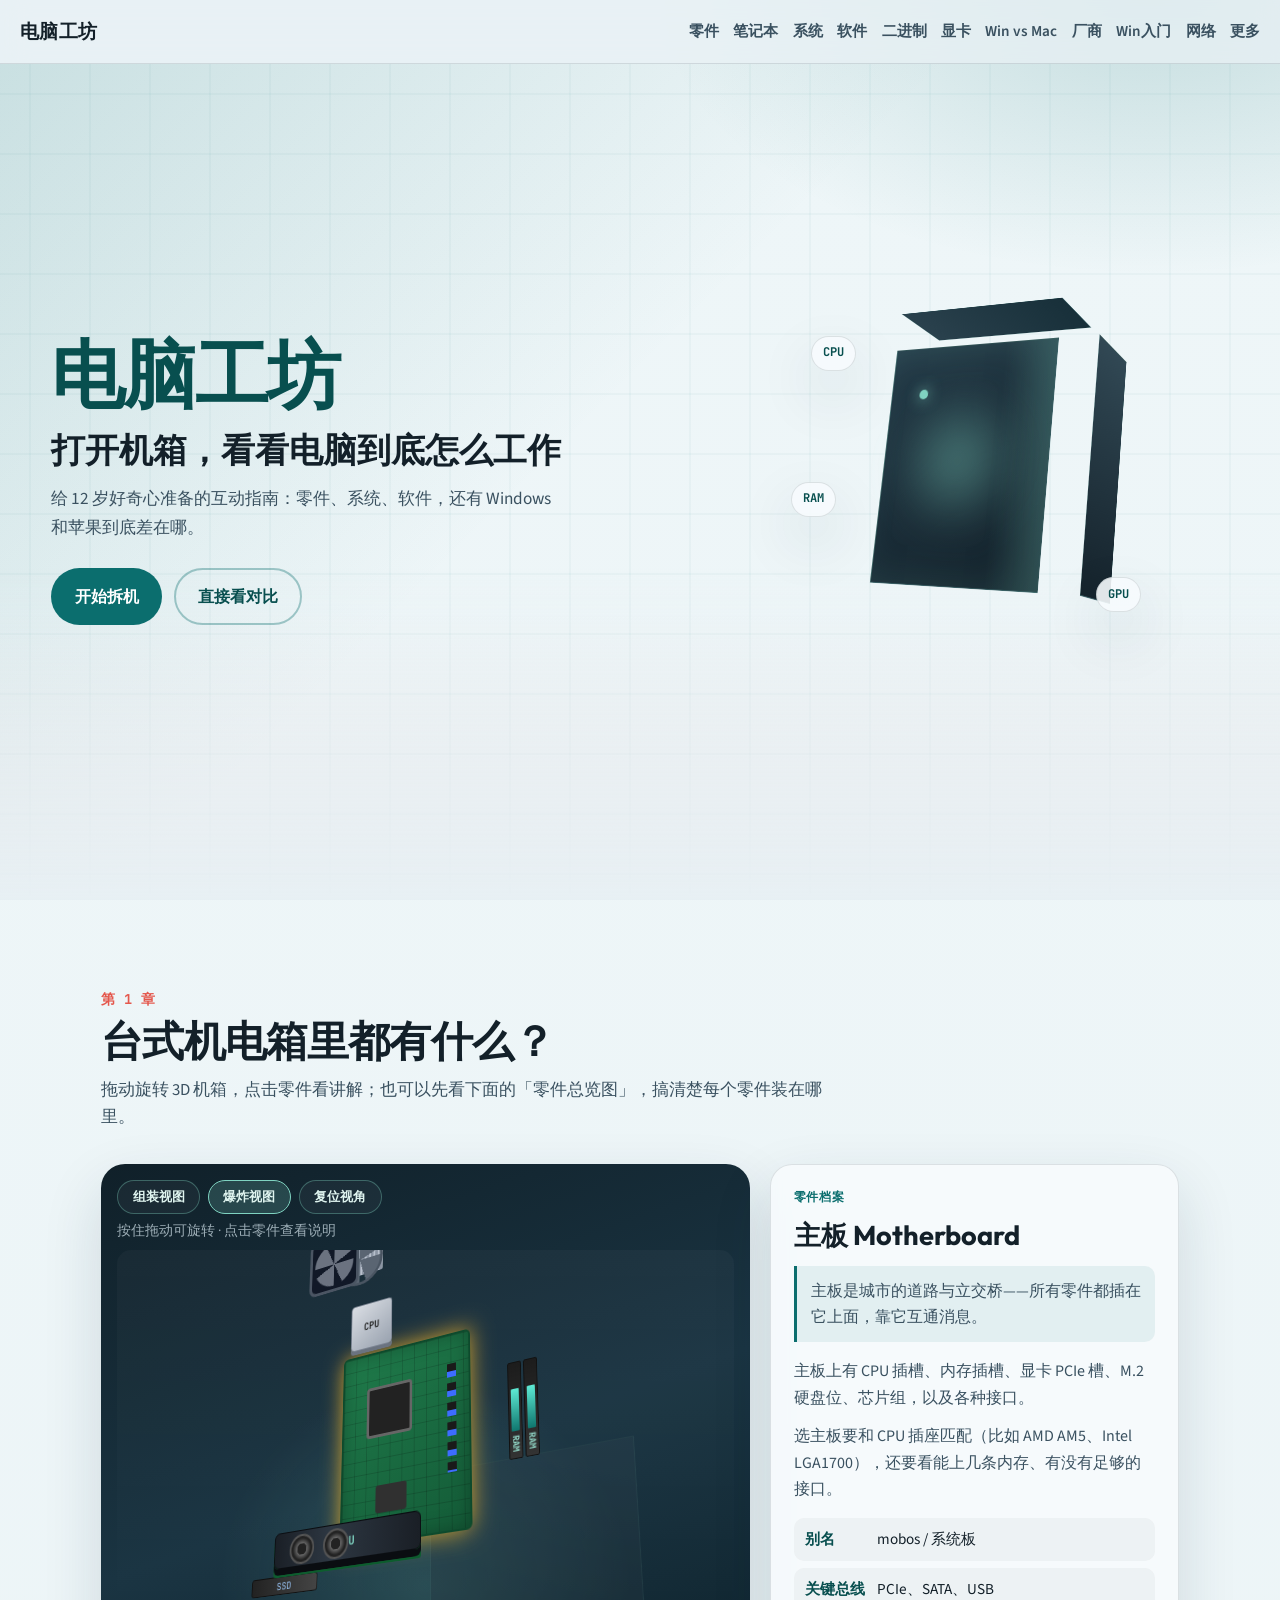
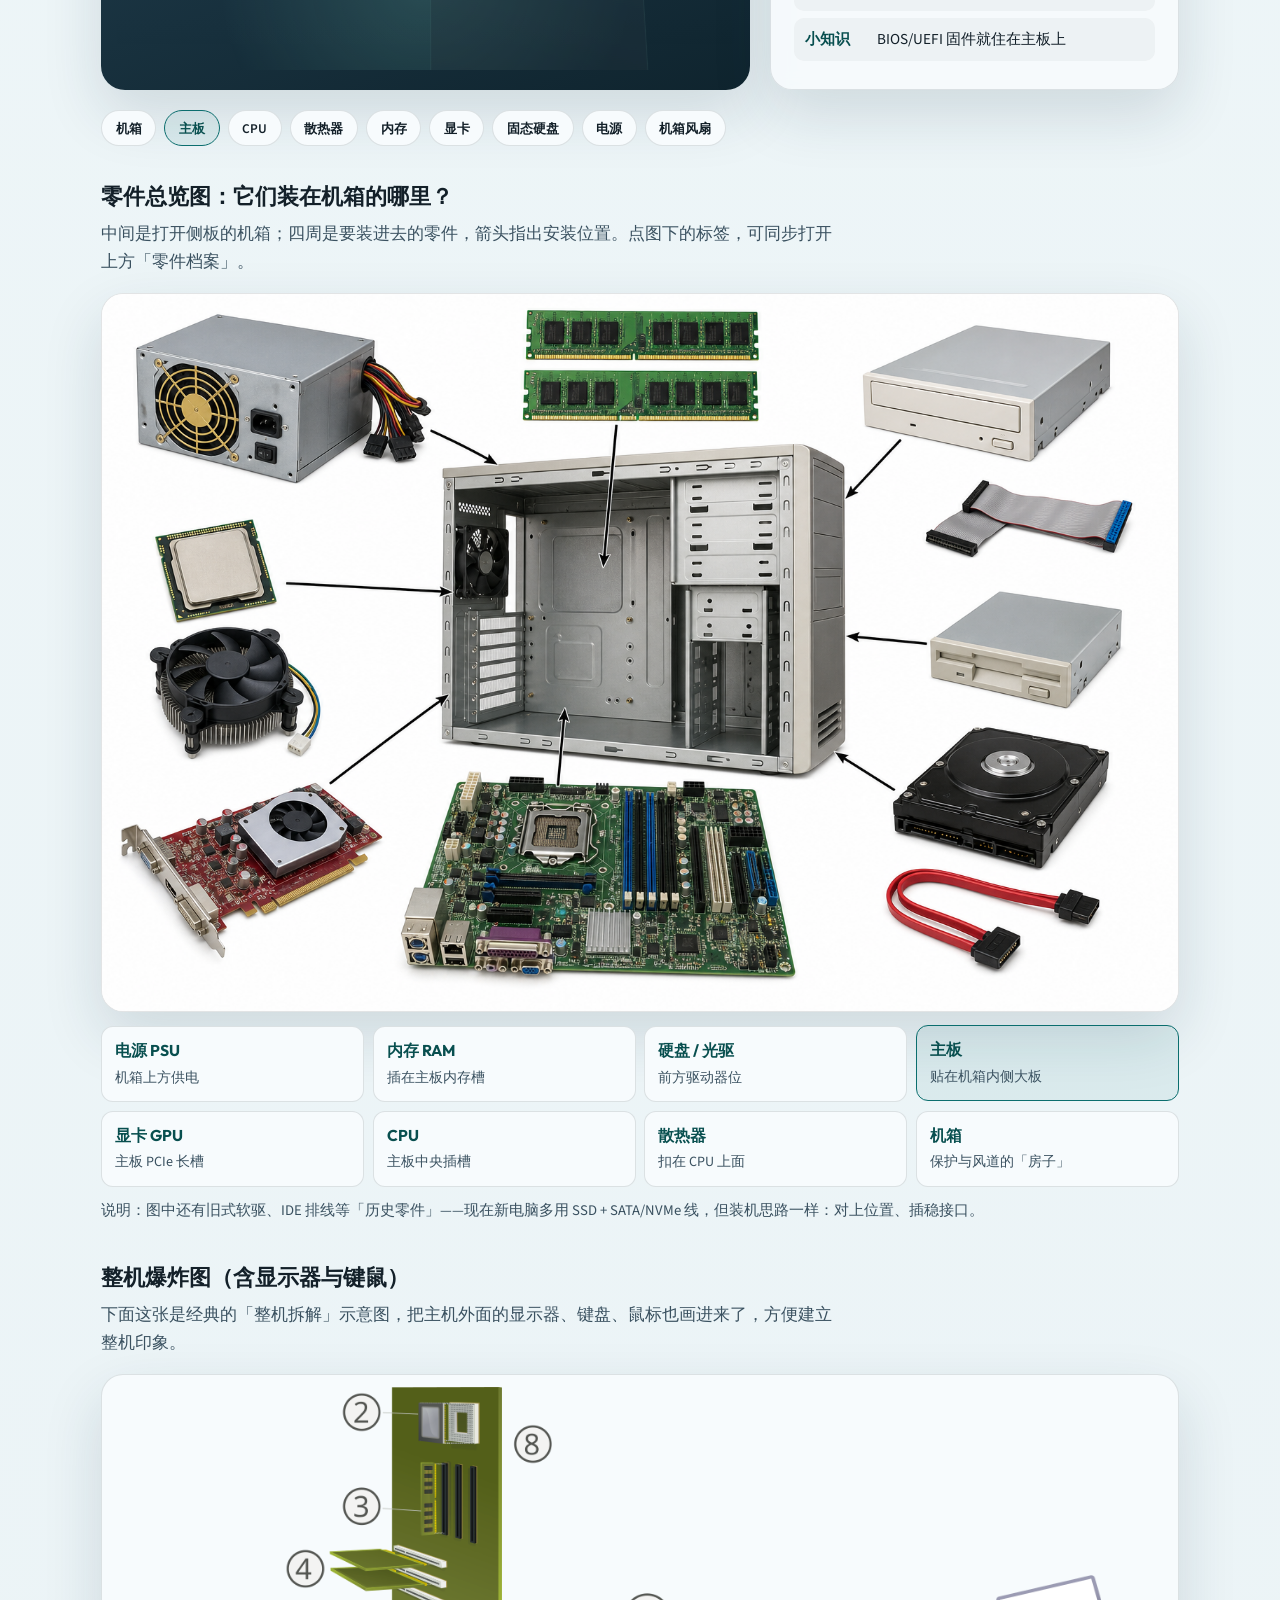
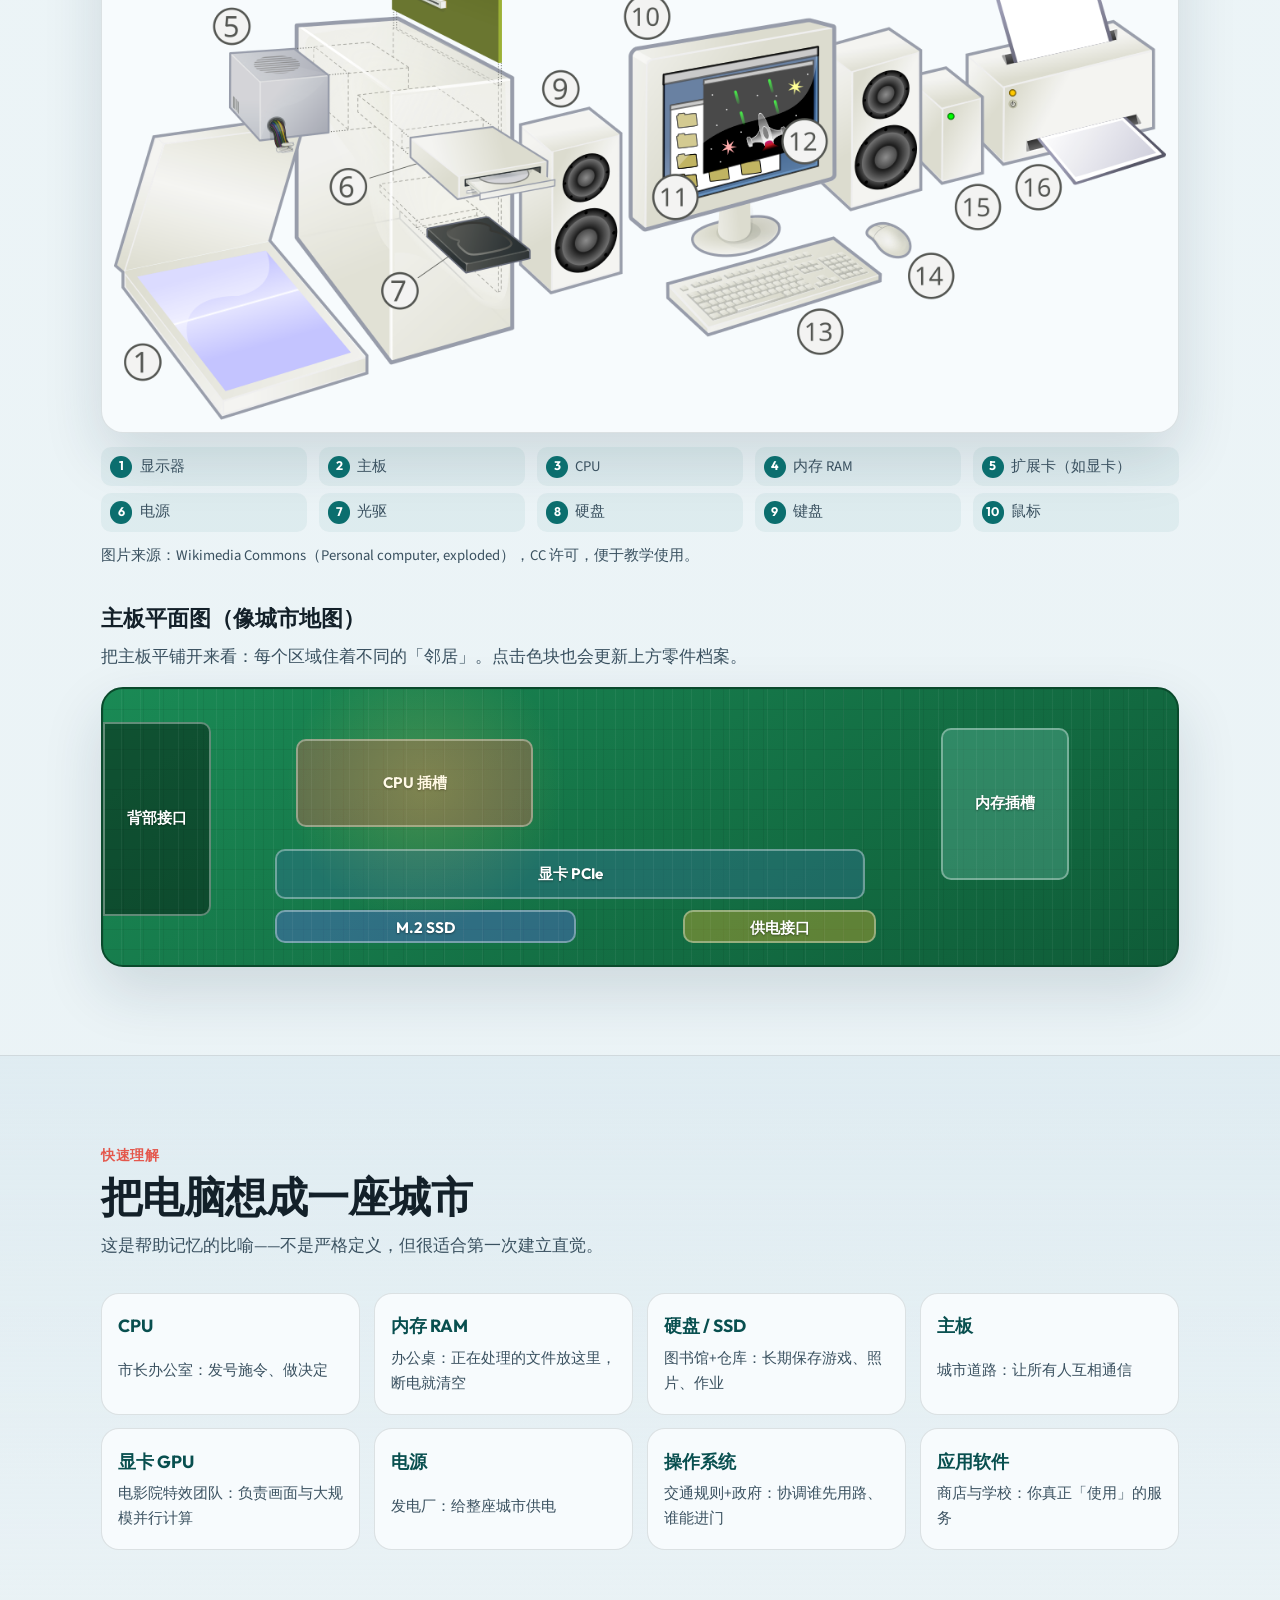
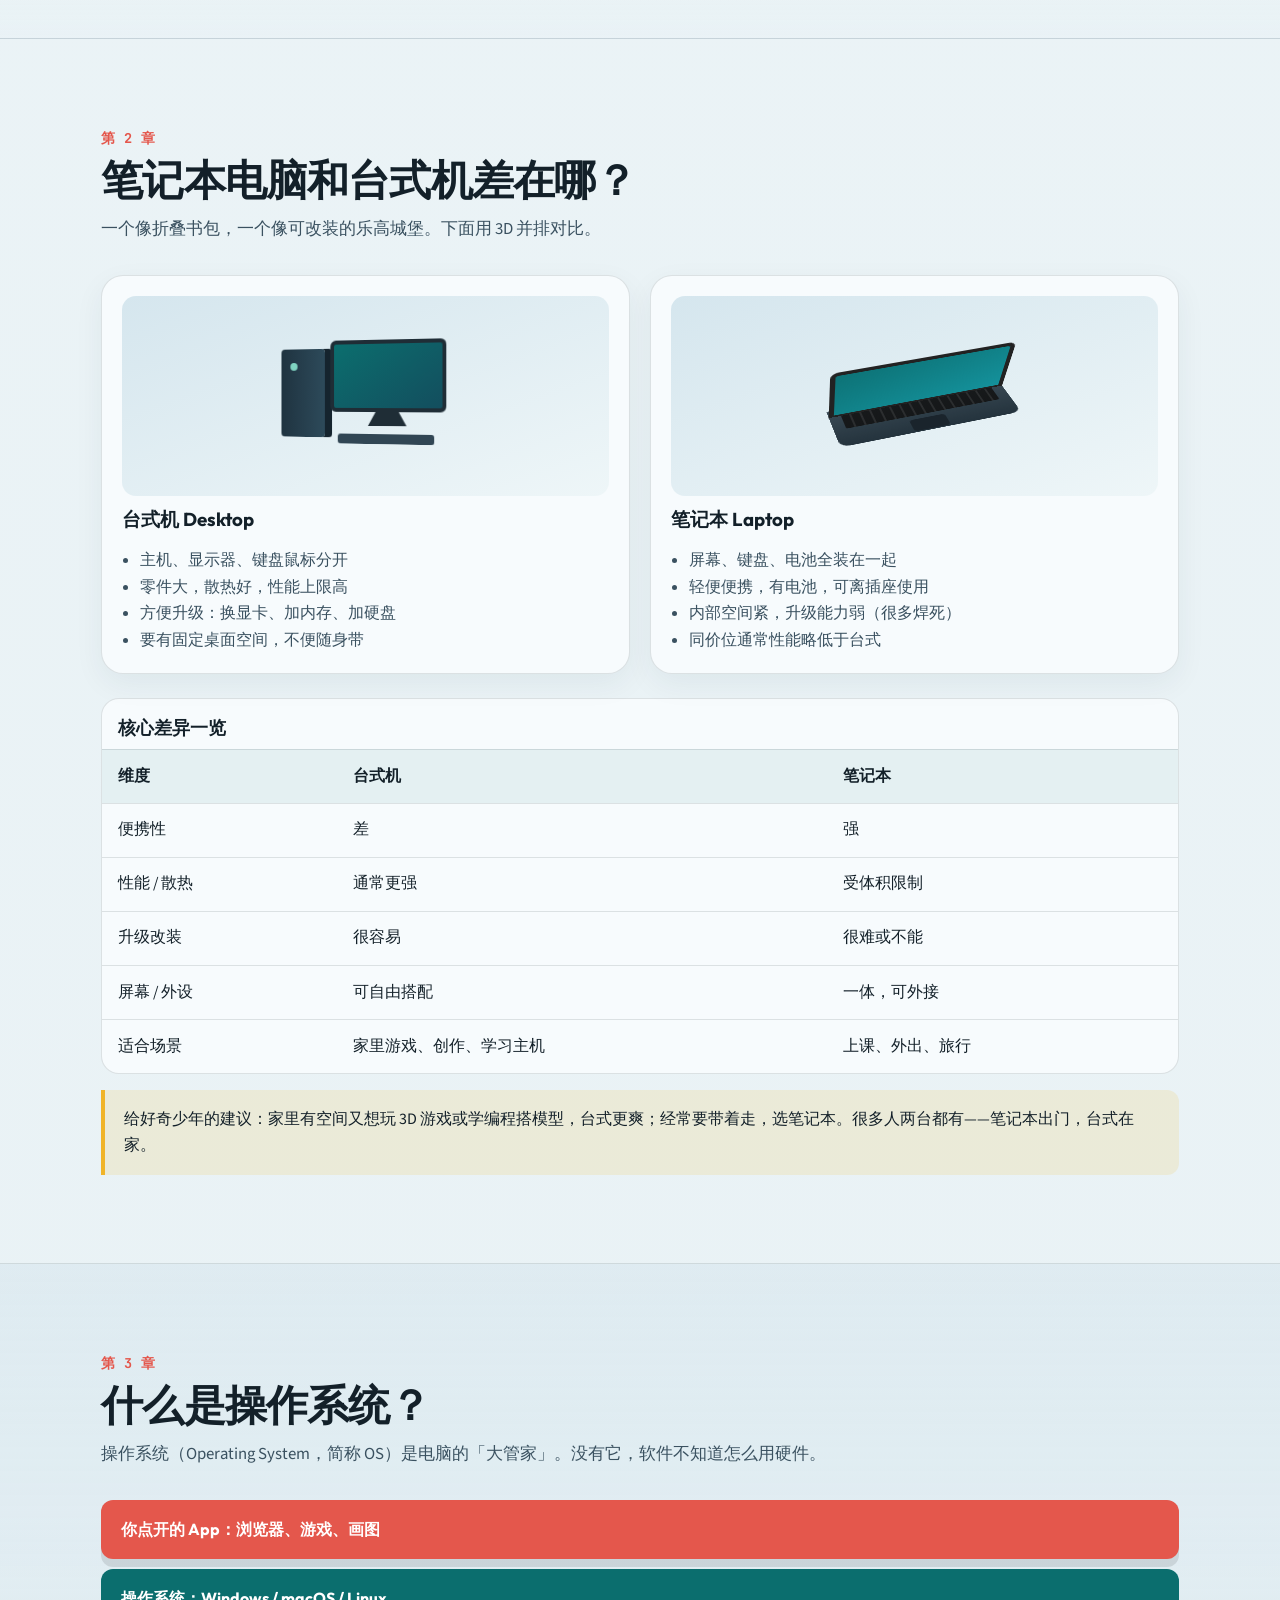
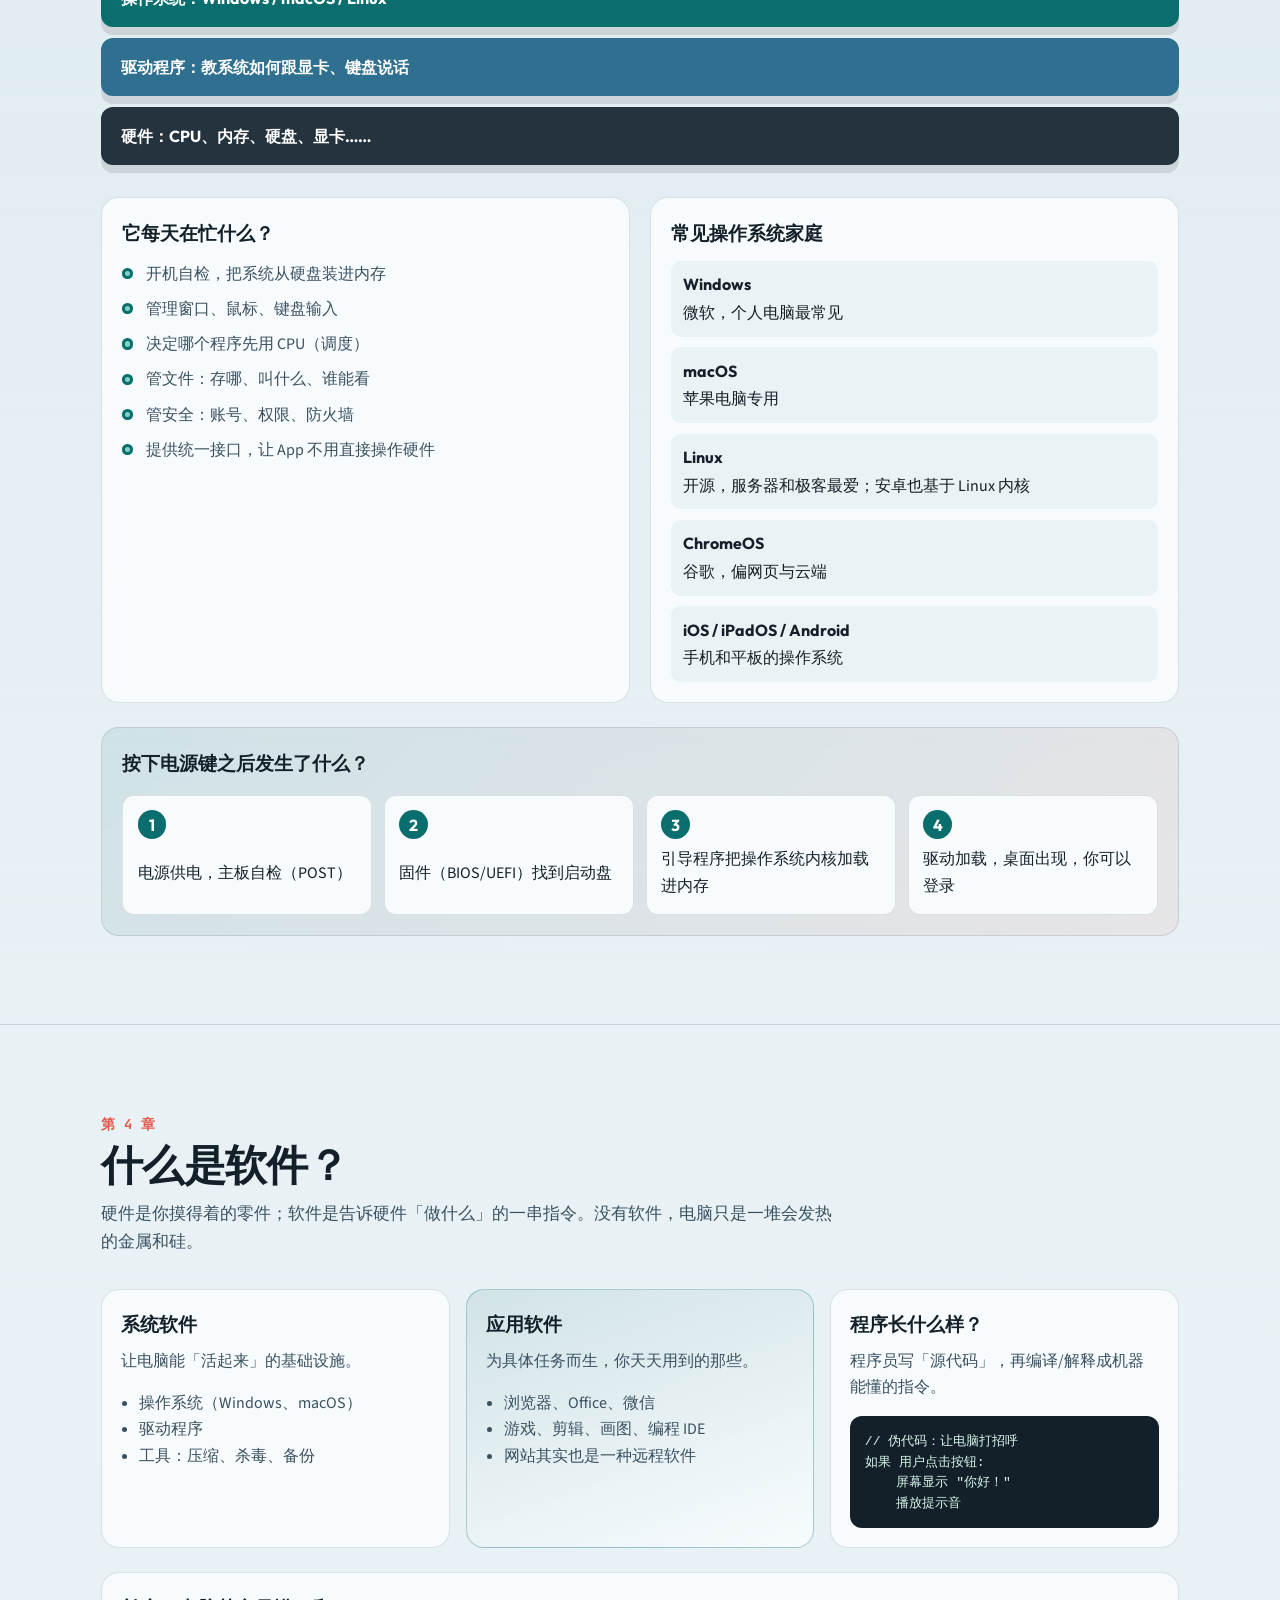
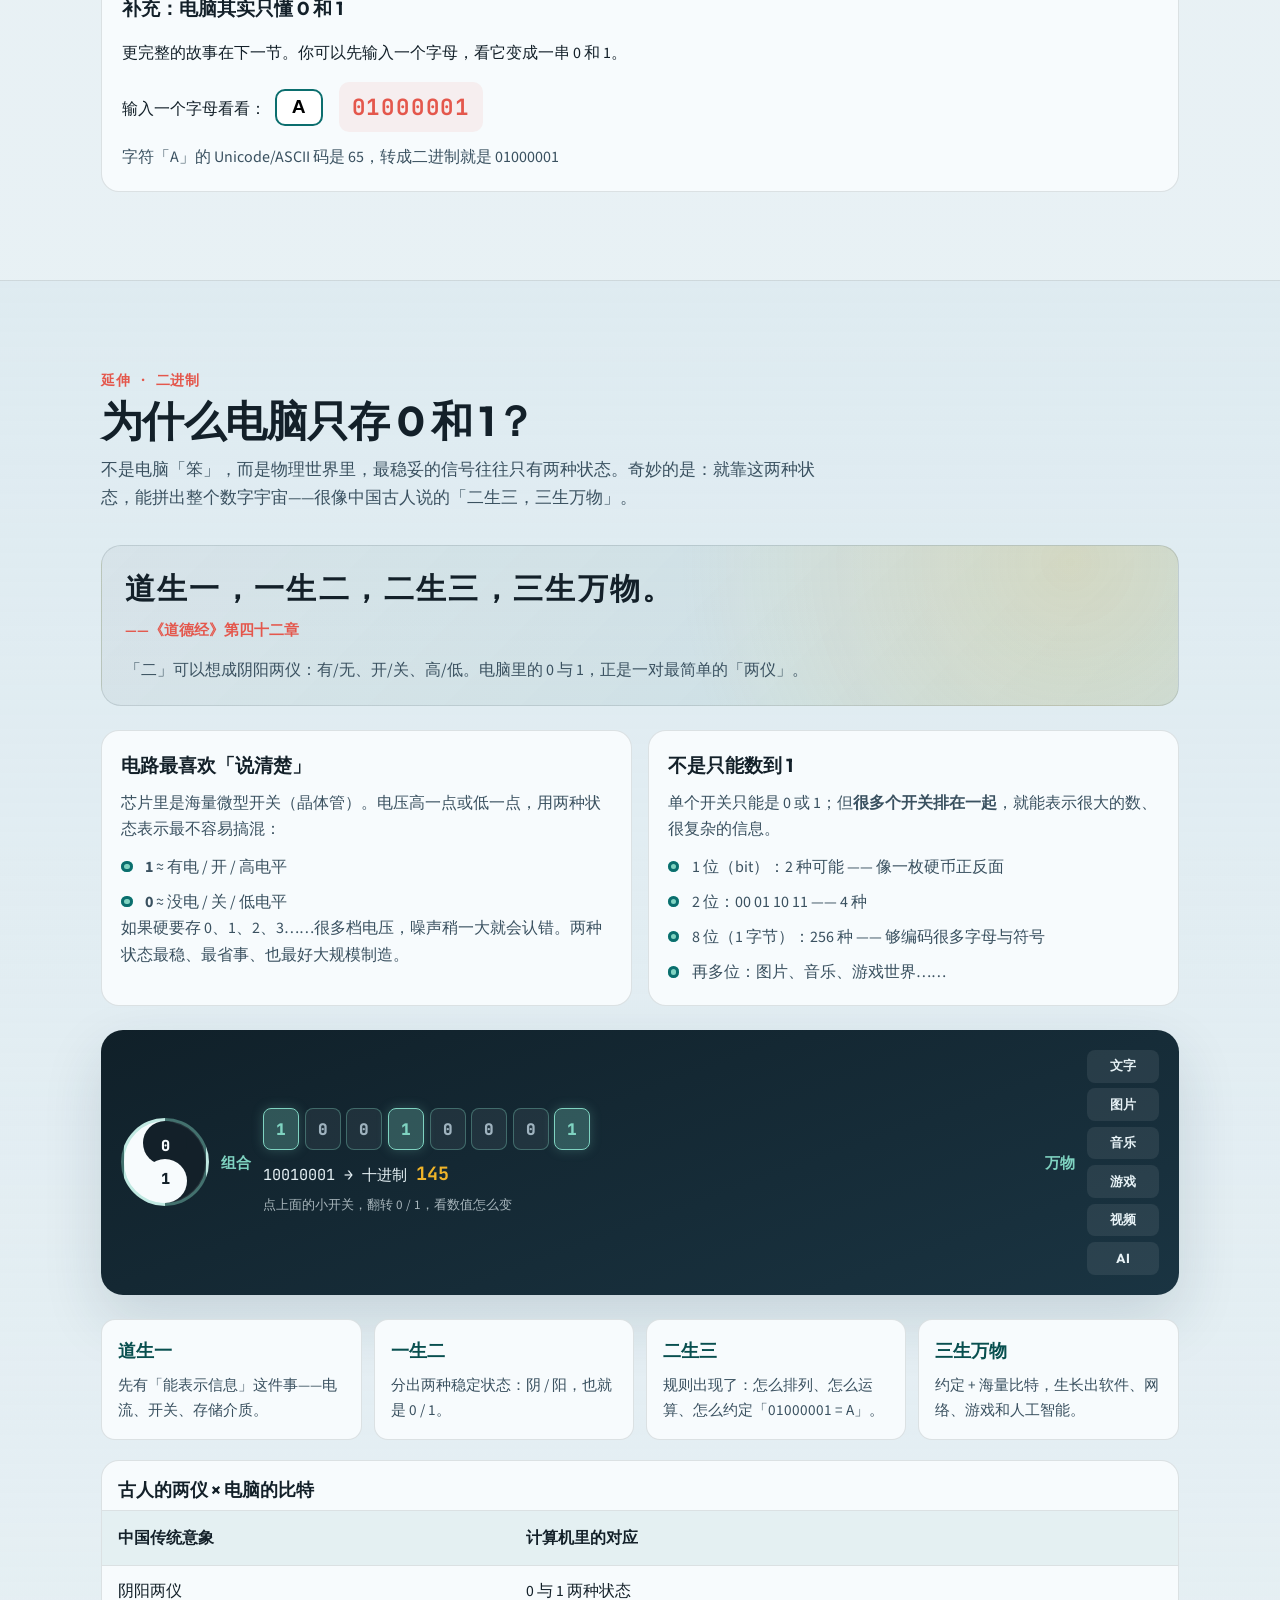
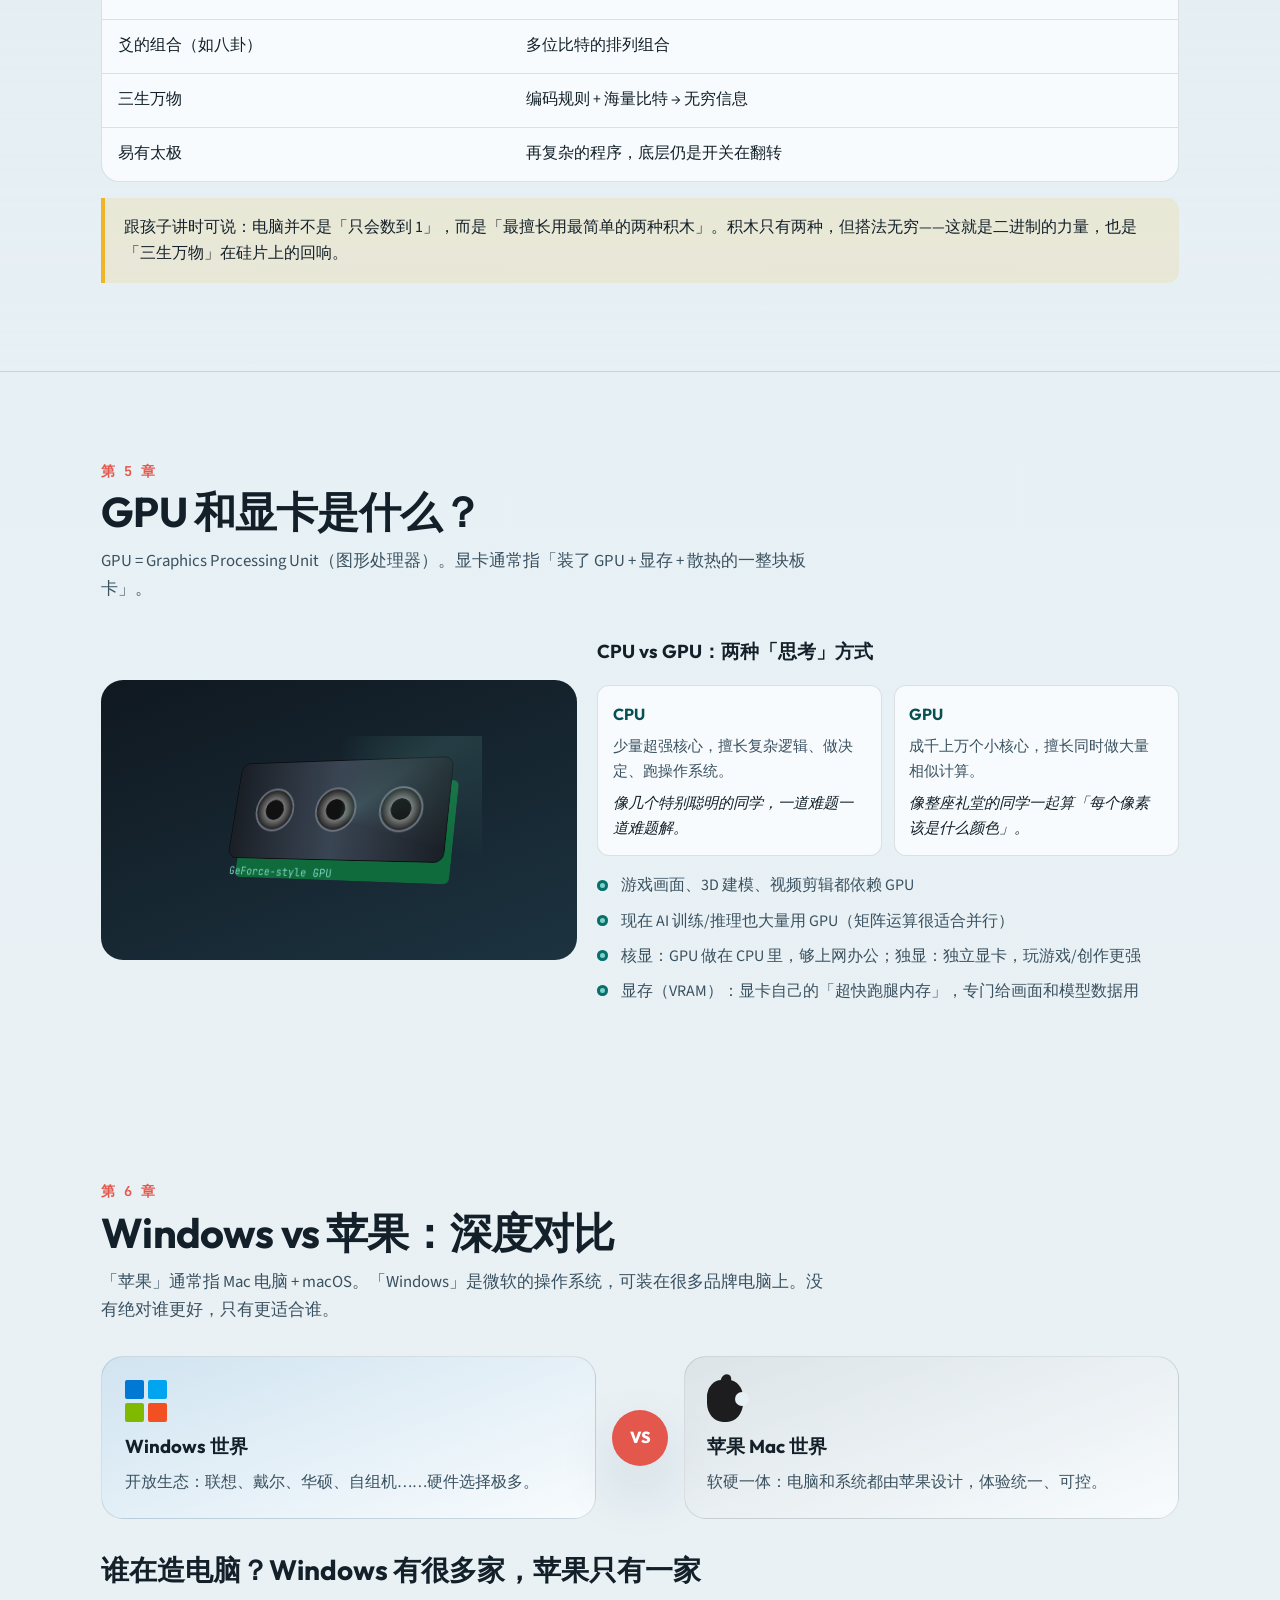
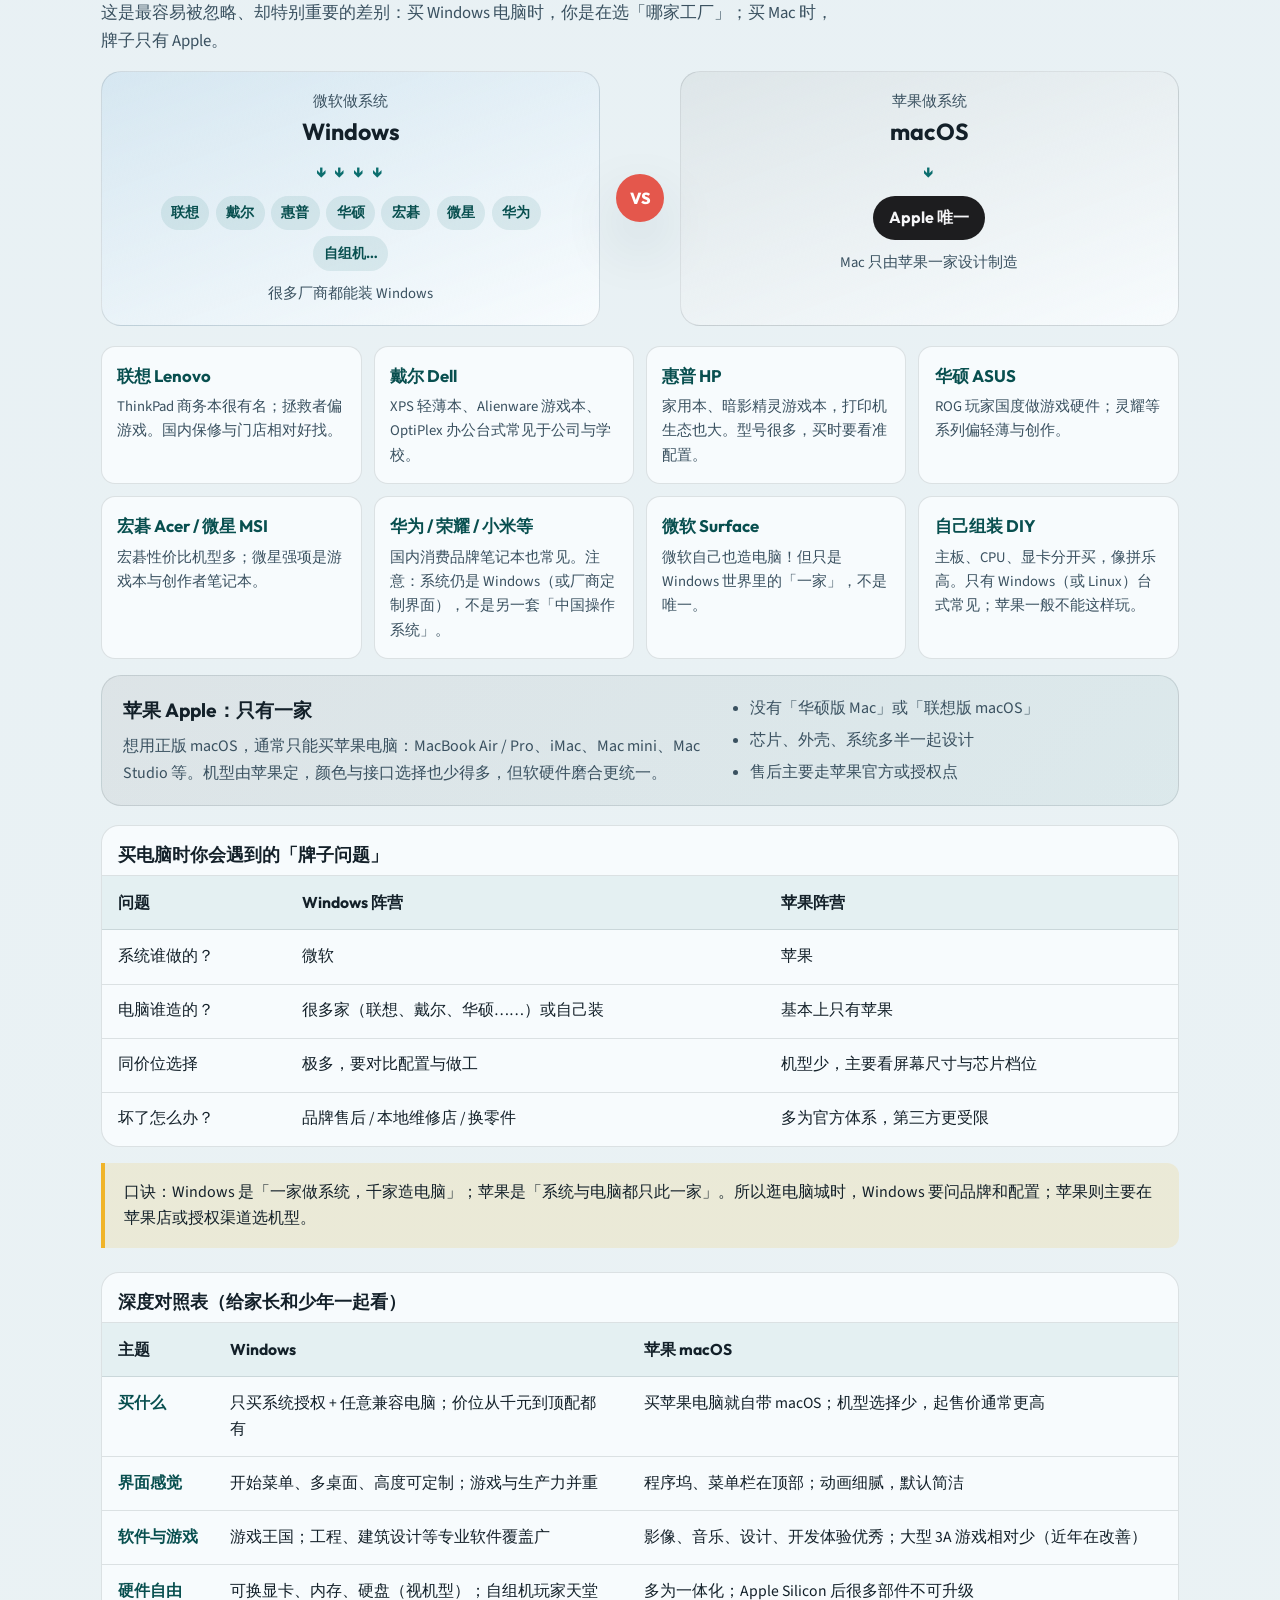
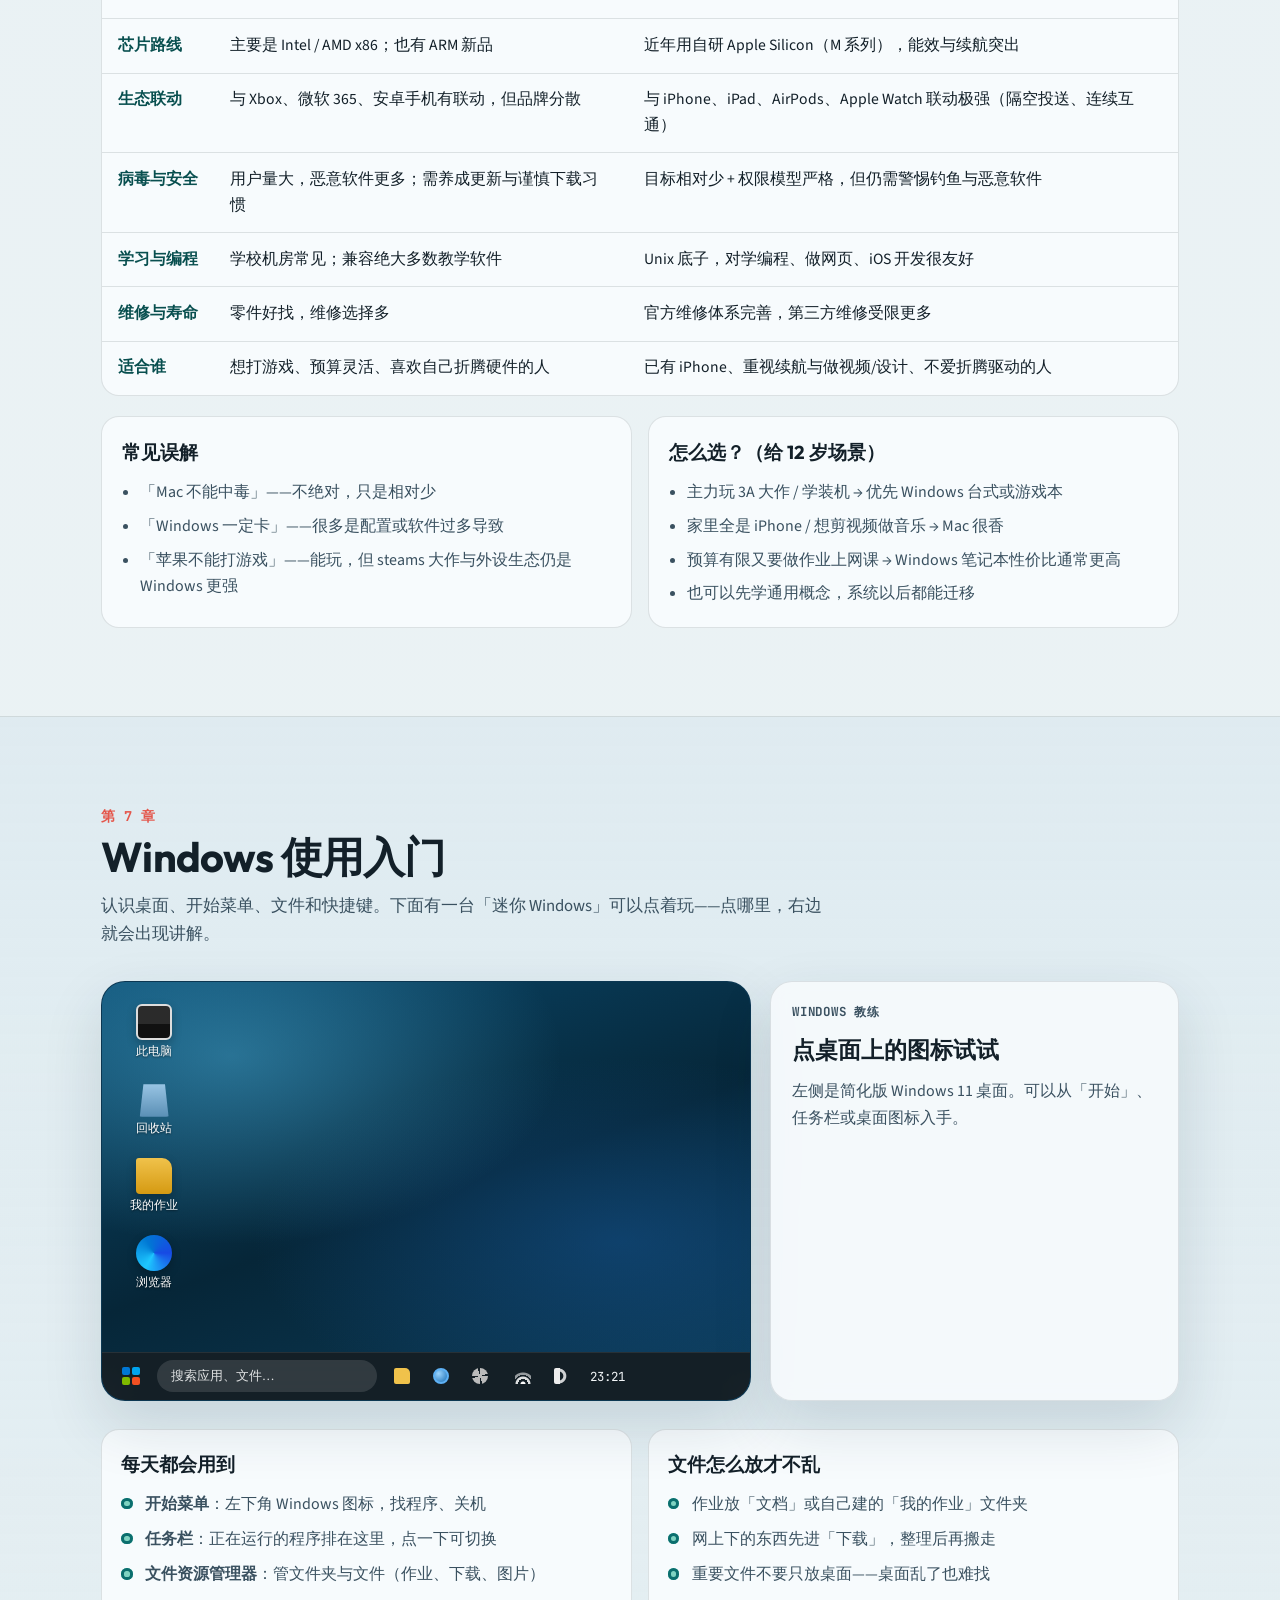
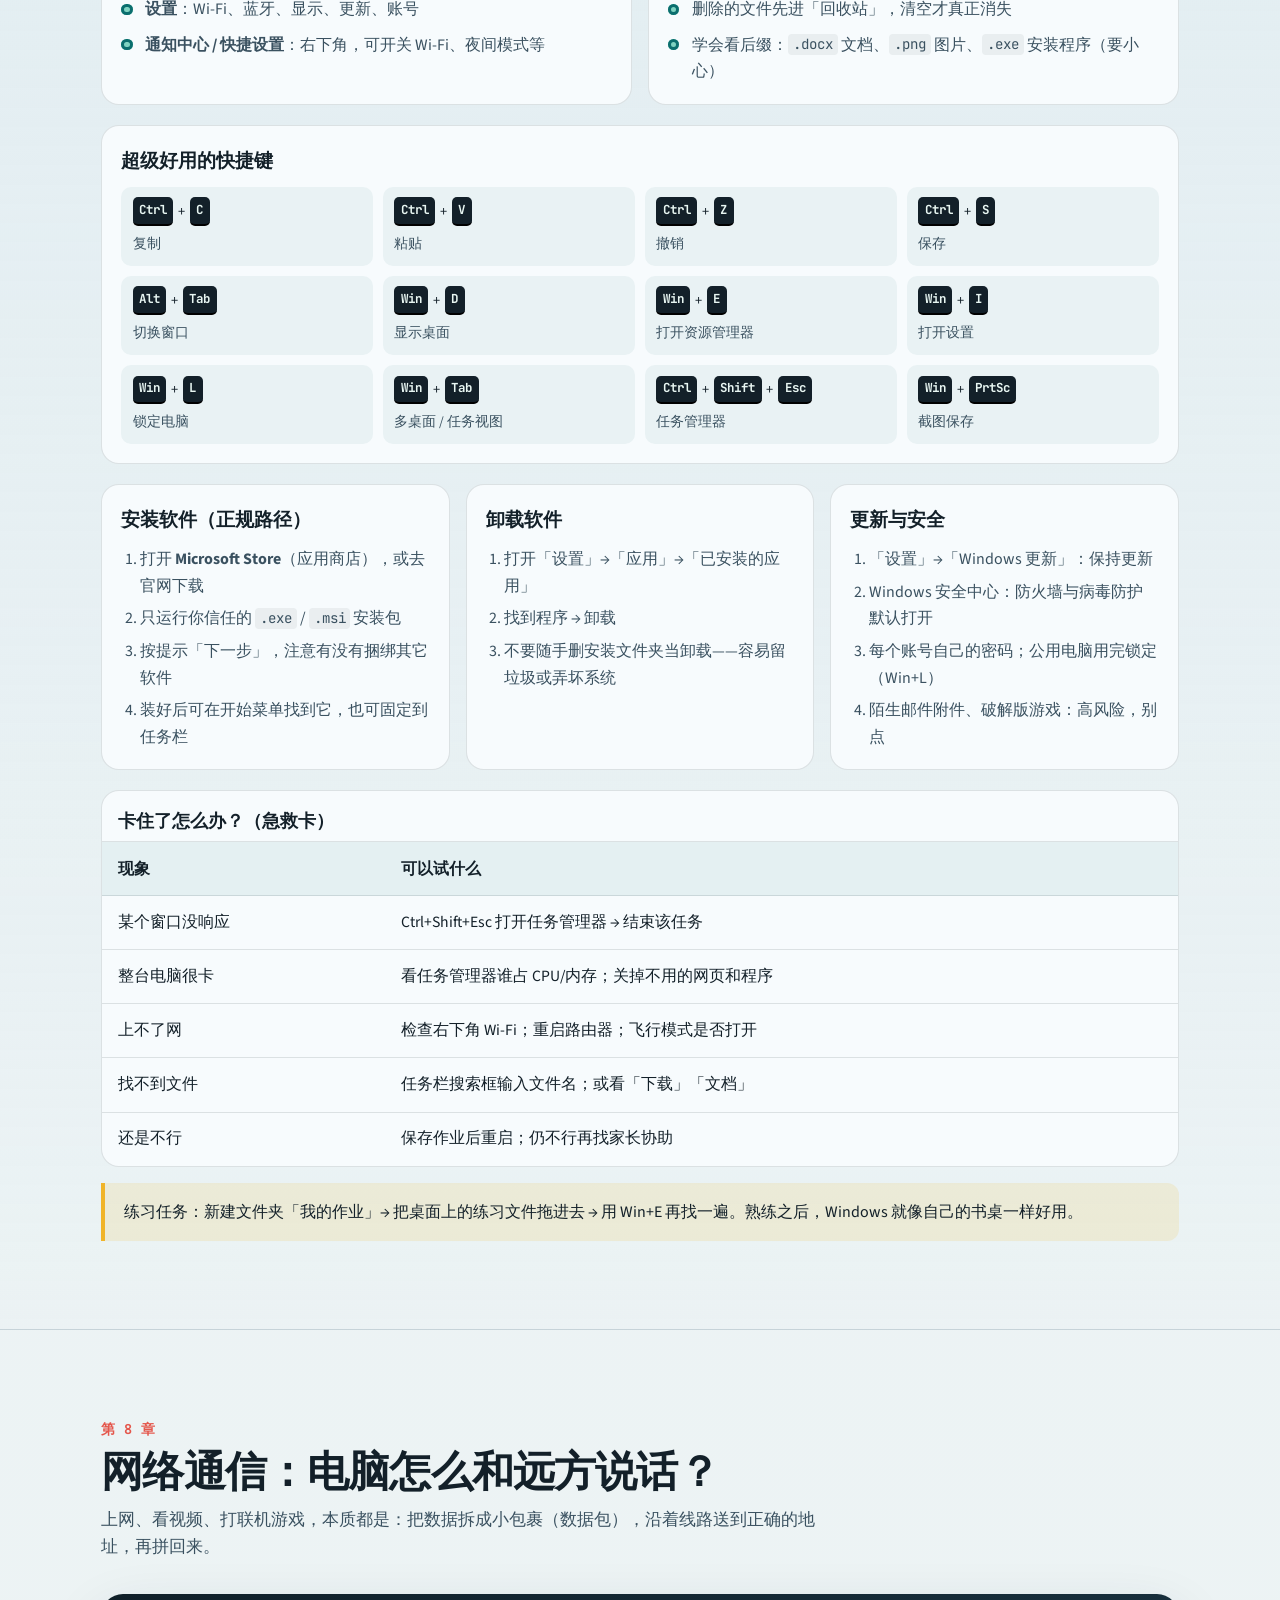
==== commit 516b12b0: "补充 Windows 多厂商与苹果独家生态对比 说明微软做系统、多家造电脑；macOS 电脑基本上只有苹果一家， 并简介联想、戴尔、华硕等常见品牌与 DIY。  Co-authored-by: che" ====
--- a/static/computer-guide/index.html
+++ b/static/computer-guide/index.html
@@ -23,6 +23,7 @@
       <a href="#binary">二进制</a>
       <a href="#gpu">显卡</a>
       <a href="#os-compare">Win vs Mac</a>
+      <a href="#vendors">厂商</a>
       <a href="#windows">Win入门</a>
       <a href="#network">网络</a>
       <a href="#bonus">更多</a>
@@ -608,6 +609,114 @@
           <h3>苹果 Mac 世界</h3>
           <p>软硬一体：电脑和系统都由苹果设计，体验统一、可控。</p>
         </div>
+      </div>
+
+      <div class="vendor-eco" id="vendors">
+        <div class="section-head compact">
+          <h3>谁在造电脑？Windows 有很多家，苹果只有一家</h3>
+          <p class="section-desc">这是最容易被忽略、却特别重要的差别：买 Windows 电脑时，你是在选「哪家工厂」；买 Mac 时，牌子只有 Apple。</p>
+        </div>
+
+        <div class="vendor-flow" aria-hidden="true">
+          <div class="vf-col win-side">
+            <div class="vf-os">微软做系统<br /><strong>Windows</strong></div>
+            <div class="vf-arrows">↓ ↓ ↓ ↓</div>
+            <div class="vf-brands">
+              <span>联想</span><span>戴尔</span><span>惠普</span><span>华硕</span>
+              <span>宏碁</span><span>微星</span><span>华为</span><span>自组机…</span>
+            </div>
+            <p>很多厂商都能装 Windows</p>
+          </div>
+          <div class="vf-vs">VS</div>
+          <div class="vf-col mac-side">
+            <div class="vf-os">苹果做系统<br /><strong>macOS</strong></div>
+            <div class="vf-arrows">↓</div>
+            <div class="vf-brands single">
+              <span>Apple 唯一</span>
+            </div>
+            <p>Mac 只由苹果一家设计制造</p>
+          </div>
+        </div>
+
+        <div class="vendor-grid">
+          <article>
+            <h4>联想 Lenovo</h4>
+            <p>ThinkPad 商务本很有名；拯救者偏游戏。国内保修与门店相对好找。</p>
+          </article>
+          <article>
+            <h4>戴尔 Dell</h4>
+            <p>XPS 轻薄本、Alienware 游戏本、OptiPlex 办公台式常见于公司与学校。</p>
+          </article>
+          <article>
+            <h4>惠普 HP</h4>
+            <p>家用本、暗影精灵游戏本，打印机生态也大。型号很多，买时要看准配置。</p>
+          </article>
+          <article>
+            <h4>华硕 ASUS</h4>
+            <p>ROG 玩家国度做游戏硬件；灵耀等系列偏轻薄与创作。</p>
+          </article>
+          <article>
+            <h4>宏碁 Acer / 微星 MSI</h4>
+            <p>宏碁性价比机型多；微星强项是游戏本与创作者笔记本。</p>
+          </article>
+          <article>
+            <h4>华为 / 荣耀 / 小米等</h4>
+            <p>国内消费品牌笔记本也常见。注意：系统仍是 Windows（或厂商定制界面），不是另一套「中国操作系统」。</p>
+          </article>
+          <article>
+            <h4>微软 Surface</h4>
+            <p>微软自己也造电脑！但只是 Windows 世界里的「一家」，不是唯一。</p>
+          </article>
+          <article>
+            <h4>自己组装 DIY</h4>
+            <p>主板、CPU、显卡分开买，像拼乐高。只有 Windows（或 Linux）台式常见；苹果一般不能这样玩。</p>
+          </article>
+        </div>
+
+        <div class="apple-only">
+          <div>
+            <h4>苹果 Apple：只有一家</h4>
+            <p>想用正版 macOS，通常只能买苹果电脑：MacBook Air / Pro、iMac、Mac mini、Mac Studio 等。机型由苹果定，颜色与接口选择也少得多，但软硬件磨合更统一。</p>
+          </div>
+          <ul>
+            <li>没有「华硕版 Mac」或「联想版 macOS」</li>
+            <li>芯片、外壳、系统多半一起设计</li>
+            <li>售后主要走苹果官方或授权点</li>
+          </ul>
+        </div>
+
+        <div class="table-wrap">
+          <table class="compare-table">
+            <caption>买电脑时你会遇到的「牌子问题」</caption>
+            <thead>
+              <tr><th>问题</th><th>Windows 阵营</th><th>苹果阵营</th></tr>
+            </thead>
+            <tbody>
+              <tr>
+                <td>系统谁做的？</td>
+                <td>微软</td>
+                <td>苹果</td>
+              </tr>
+              <tr>
+                <td>电脑谁造的？</td>
+                <td>很多家（联想、戴尔、华硕……）或自己装</td>
+                <td>基本上只有苹果</td>
+              </tr>
+              <tr>
+                <td>同价位选择</td>
+                <td>极多，要对比配置与做工</td>
+                <td>机型少，主要看屏幕尺寸与芯片档位</td>
+              </tr>
+              <tr>
+                <td>坏了怎么办？</td>
+                <td>品牌售后 / 本地维修店 / 换零件</td>
+                <td>多为官方体系，第三方更受限</td>
+              </tr>
+            </tbody>
+          </table>
+        </div>
+
+        <p class="tip-box">口诀：Windows 是「一家做系统，千家造电脑」；苹果是「系统与电脑都只此一家」。所以逛电脑城时，Windows 要问品牌和配置；苹果则主要在苹果店或授权渠道选机型。</p>
       </div>
 
       <div class="table-wrap">
--- a/static/computer-guide/styles.css
+++ b/static/computer-guide/styles.css
@@ -1873,6 +1873,156 @@
   color: var(--ink-soft);
   display: grid;
   gap: 0.45rem;
+}
+
+/* Vendor ecosystem */
+.vendor-eco {
+  margin: 1.75rem 0 1.5rem;
+}
+.vendor-flow {
+  display: grid;
+  grid-template-columns: 1fr auto 1fr;
+  gap: 1rem;
+  align-items: stretch;
+  margin-bottom: 1.25rem;
+}
+.vf-col {
+  border-radius: calc(var(--radius) + 2px);
+  padding: 1.15rem;
+  border: 1px solid var(--line);
+  background: var(--white);
+  text-align: center;
+}
+.vf-col.win-side {
+  background: linear-gradient(160deg, rgba(0, 120, 212, 0.08), var(--white));
+}
+.vf-col.mac-side {
+  background: linear-gradient(160deg, rgba(30, 30, 30, 0.05), var(--white));
+}
+.vf-os {
+  font-size: 0.95rem;
+  color: var(--ink-soft);
+  line-height: 1.4;
+}
+.vf-os strong {
+  display: block;
+  margin-top: 0.25rem;
+  font-family: var(--font-display);
+  font-size: 1.45rem;
+  color: var(--ink);
+}
+.vf-arrows {
+  margin: 0.65rem 0;
+  color: var(--teal);
+  font-weight: 800;
+  letter-spacing: 0.15em;
+  font-family: var(--font-display);
+}
+.vf-brands {
+  display: flex;
+  flex-wrap: wrap;
+  justify-content: center;
+  gap: 0.4rem;
+  margin-bottom: 0.7rem;
+}
+.vf-brands span {
+  padding: 0.35rem 0.65rem;
+  border-radius: 999px;
+  background: rgba(11, 110, 110, 0.1);
+  font-family: var(--font-display);
+  font-weight: 700;
+  font-size: 0.88rem;
+  color: var(--teal-deep);
+}
+.vf-brands.single span {
+  background: #1d1d1f;
+  color: #f5f5f7;
+  padding: 0.55rem 1rem;
+  font-size: 1rem;
+}
+.vf-col > p {
+  margin: 0;
+  color: var(--ink-soft);
+  font-size: 0.92rem;
+}
+.vf-vs {
+  align-self: center;
+  width: 48px;
+  height: 48px;
+  border-radius: 50%;
+  display: grid;
+  place-items: center;
+  font-family: var(--font-display);
+  font-weight: 800;
+  background: var(--coral);
+  color: white;
+  box-shadow: var(--shadow);
+}
+.vendor-grid {
+  display: grid;
+  grid-template-columns: repeat(4, 1fr);
+  gap: 0.75rem;
+  margin-bottom: 1rem;
+}
+.vendor-grid article {
+  background: var(--white);
+  border: 1px solid var(--line);
+  border-radius: 14px;
+  padding: 0.95rem;
+}
+.vendor-grid h4 {
+  margin: 0 0 0.35rem;
+  font-family: var(--font-display);
+  font-size: 1.05rem;
+  color: var(--teal-deep);
+}
+.vendor-grid p {
+  margin: 0;
+  color: var(--ink-soft);
+  font-size: 0.92rem;
+}
+.apple-only {
+  display: grid;
+  grid-template-columns: 1.4fr 1fr;
+  gap: 1rem;
+  align-items: center;
+  margin-bottom: 1.15rem;
+  padding: 1.2rem 1.3rem;
+  border-radius: calc(var(--radius) + 2px);
+  border: 1px solid var(--line);
+  background: linear-gradient(135deg, rgba(29, 29, 31, 0.06), rgba(11, 110, 110, 0.06));
+}
+.apple-only h4 {
+  margin: 0 0 0.4rem;
+  font-family: var(--font-display);
+  font-size: 1.2rem;
+}
+.apple-only p {
+  margin: 0;
+  color: var(--ink-soft);
+}
+.apple-only ul {
+  margin: 0;
+  padding-left: 1.1rem;
+  color: var(--ink-soft);
+  display: grid;
+  gap: 0.35rem;
+}
+
+@media (max-width: 960px) {
+  .vendor-flow,
+  .apple-only {
+    grid-template-columns: 1fr;
+  }
+  .vf-vs { margin: 0 auto; }
+  .vendor-grid {
+    grid-template-columns: 1fr 1fr;
+  }
+}
+@media (max-width: 720px) {
+  .vendor-grid {
+    grid-template-columns: 1fr;
+  }
 }
 
 /* Bonus */
